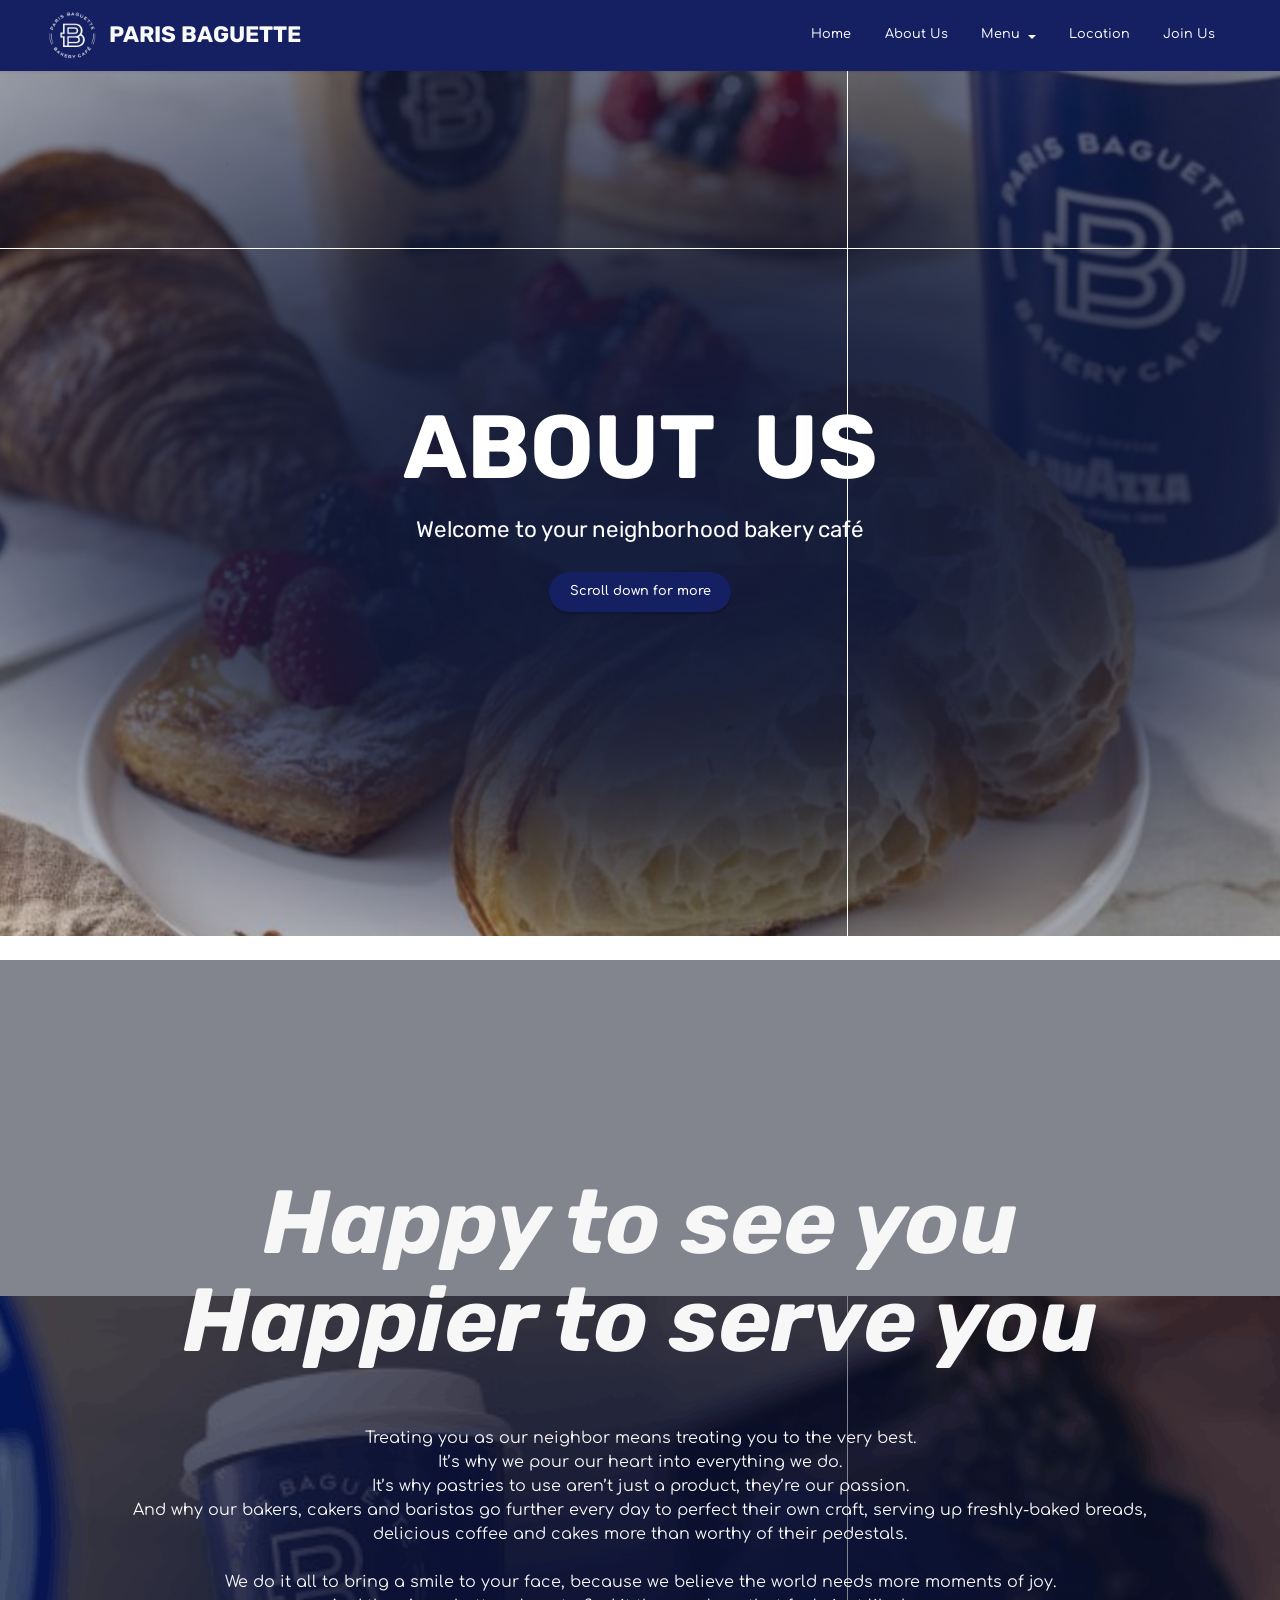
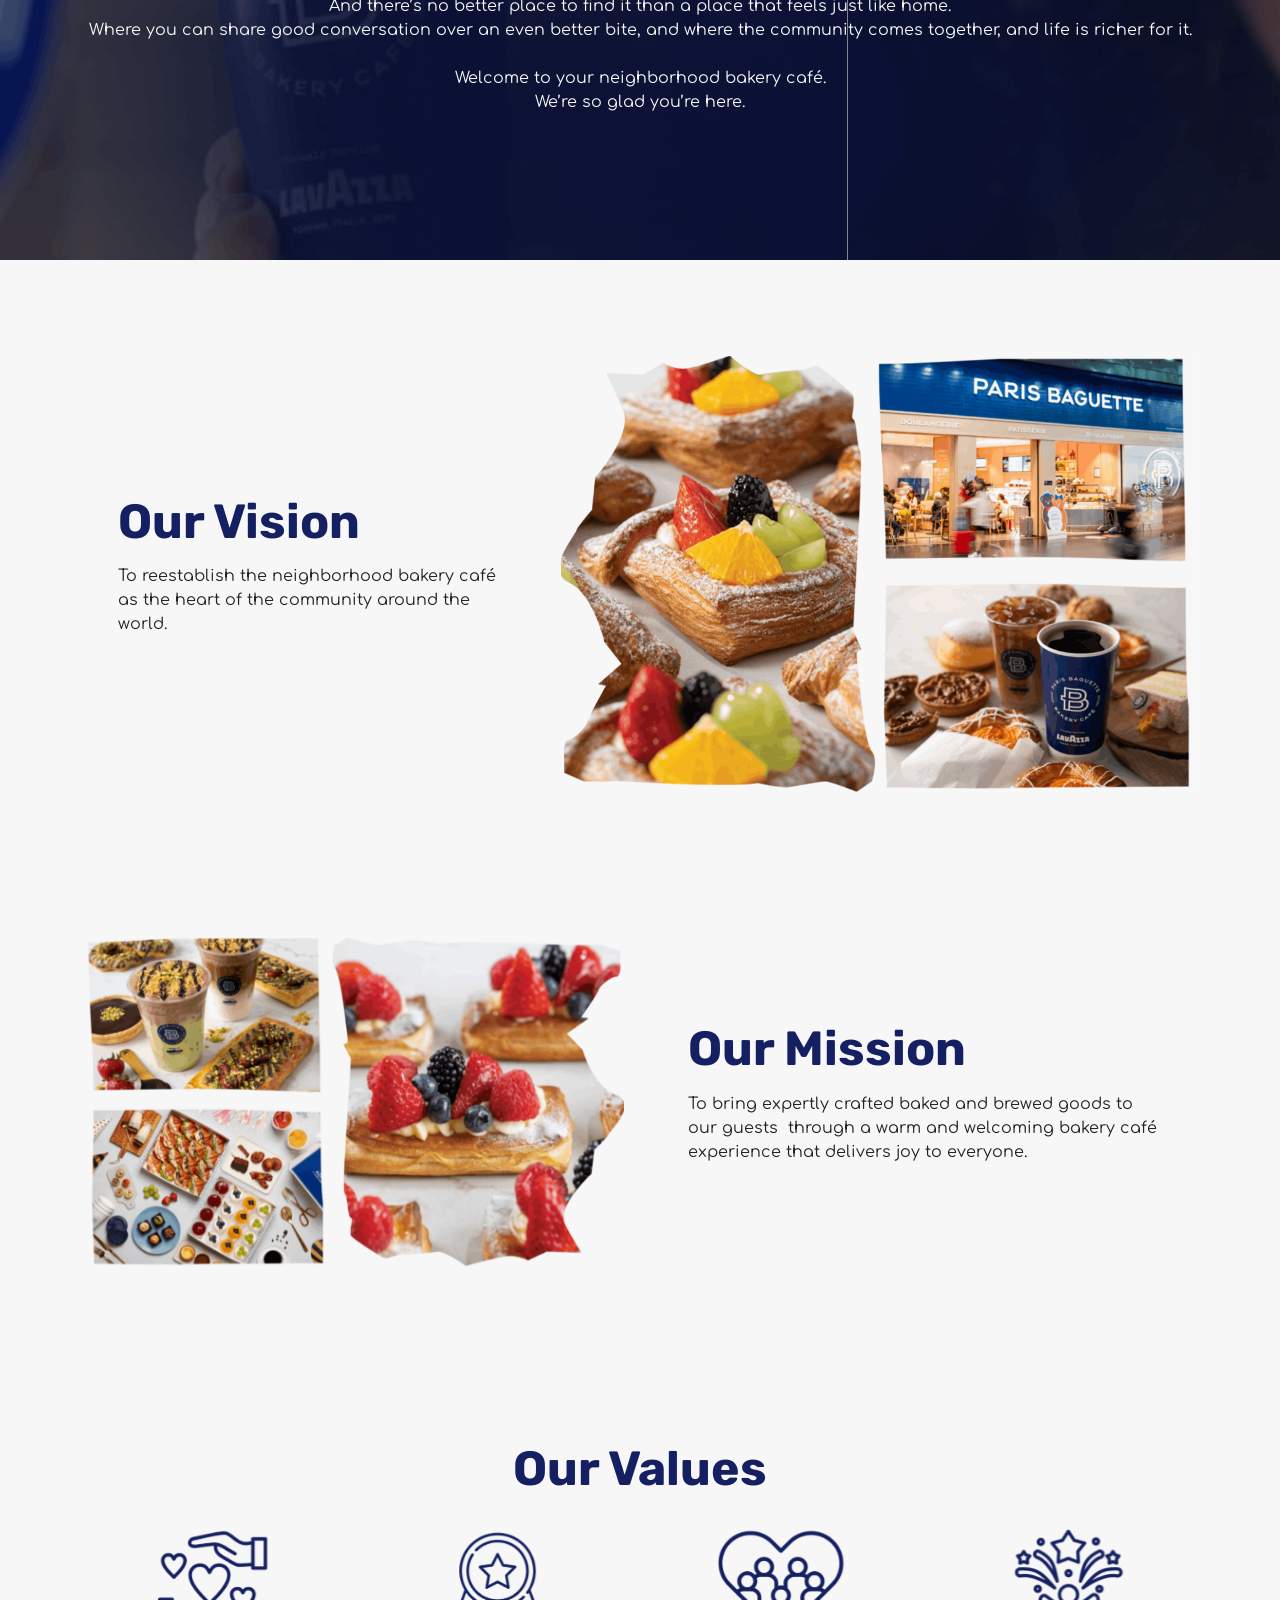
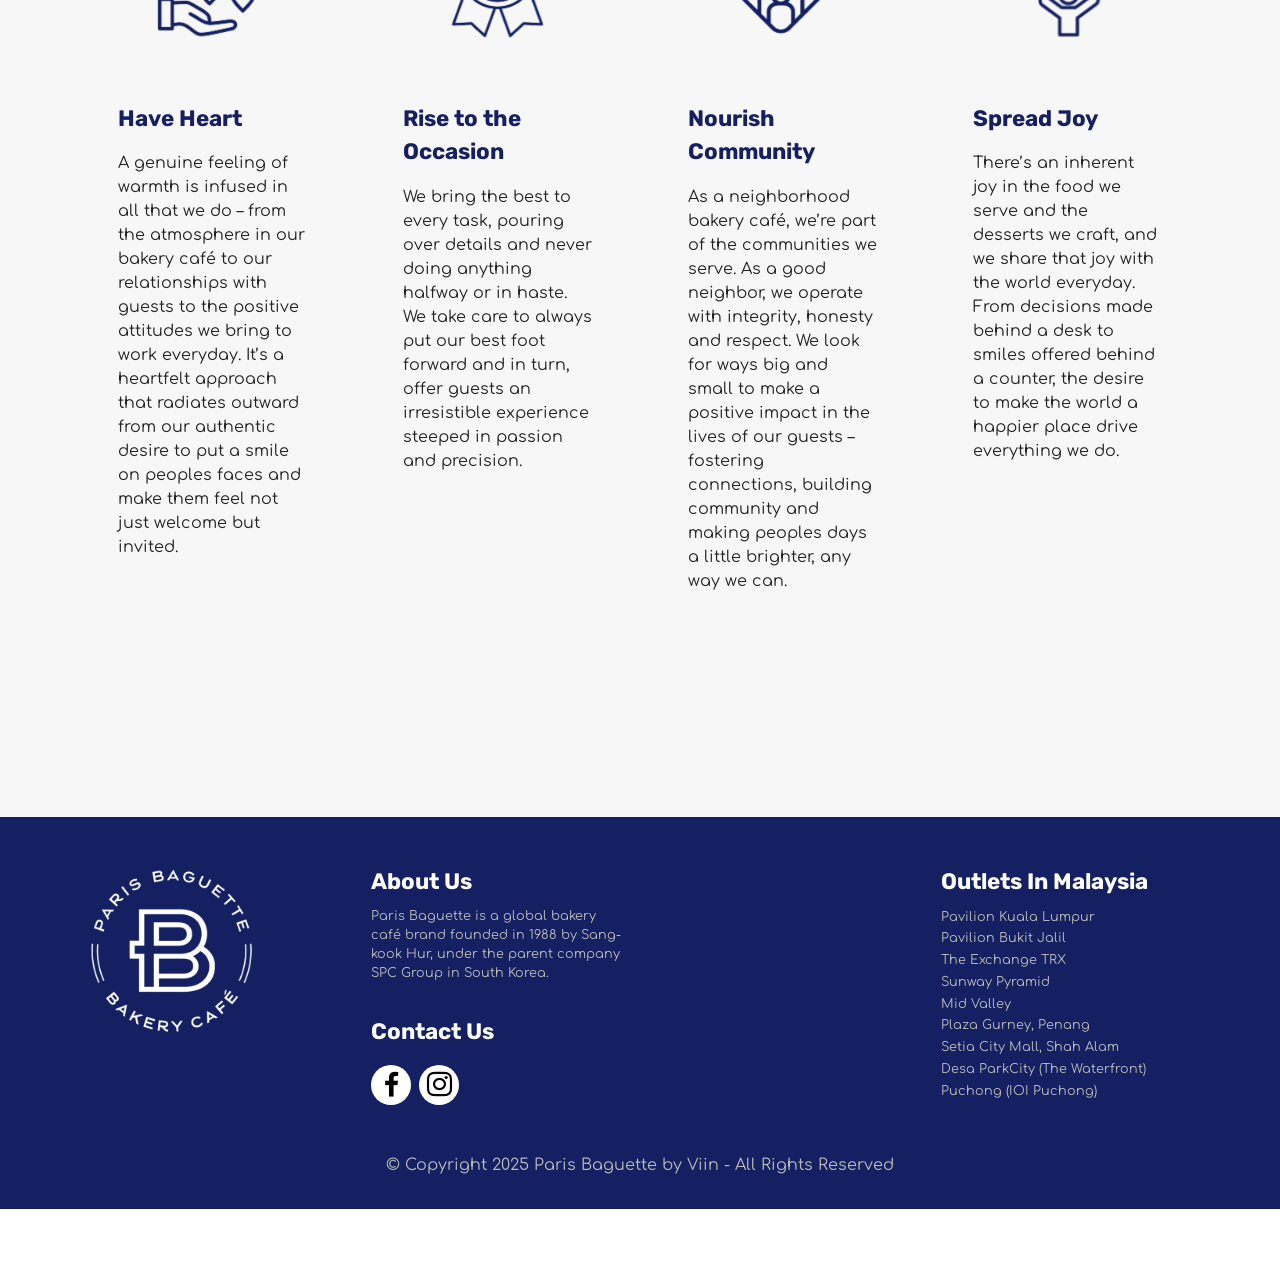
==== aboutus.html @ db97e46c "create github pages" ====
<!DOCTYPE html>
<html  >
<head>
  <!-- Site made with Mobirise Website Builder v6.1.4, https://mobirise.com -->
  <meta charset="UTF-8">
  <meta http-equiv="X-UA-Compatible" content="IE=edge">
  <meta name="generator" content="Mobirise v6.1.4, mobirise.com">
  <meta name="viewport" content="width=device-width, initial-scale=1, minimum-scale=1">
  <link rel="shortcut icon" href="assets/images/untitled20design-80x80.png" type="image/x-icon">
  <meta name="description" content="frtfv gfgfh vvh">
  
  
  <title>About Us</title>
  <link rel="stylesheet" href="assets/bootstrap/css/bootstrap.min.css">
  <link rel="stylesheet" href="assets/parallax/jarallax.css">
  <link rel="stylesheet" href="assets/animatecss/animate.css">
  <link rel="stylesheet" href="assets/dropdown/css/style.css">
  <link rel="stylesheet" href="assets/socicon/css/styles.css">
  <link rel="stylesheet" href="assets/theme/css/style.css">
  <link rel="preload" href="https://fonts.googleapis.com/css?family=Rubik:300,400,500,600,700,800,900,300i,400i,500i,600i,700i,800i,900i&display=swap" as="style" onload="this.onload=null;this.rel='stylesheet'">
  <noscript><link rel="stylesheet" href="https://fonts.googleapis.com/css?family=Rubik:300,400,500,600,700,800,900,300i,400i,500i,600i,700i,800i,900i&display=swap"></noscript>
  <link rel="preload" href="https://fonts.googleapis.com/css?family=Comfortaa:300,400,500,600,700&display=swap" as="style" onload="this.onload=null;this.rel='stylesheet'">
  <noscript><link rel="stylesheet" href="https://fonts.googleapis.com/css?family=Comfortaa:300,400,500,600,700&display=swap"></noscript>
  <link rel="preload" as="style" href="assets/mobirise/css/mbr-additional.css?v=2D3X2s"><link rel="stylesheet" href="assets/mobirise/css/mbr-additional.css?v=2D3X2s" type="text/css">

  
  
  
</head>
<body>
  
  <section data-bs-version="5.1" class="menu menu2 cid-uYULRbCDSo" once="menu" id="menu2-f">
    
    <nav class="navbar navbar-dropdown navbar-fixed-top navbar-expand-lg">
        <div class="container-fluid">
            <div class="navbar-brand">
                <span class="navbar-logo">
                    <a href="index.html">
                        <img src="assets/images/untitled20design-80x80.png" alt="Mobirise Website Builder" style="height: 3rem;">
                    </a>
                </span>
                <span class="navbar-caption-wrap"><a class="navbar-caption text-white text-primary display-5" href="index.html">PARIS BAGUETTE</a></span>
            </div>
            <button class="navbar-toggler" type="button" data-toggle="collapse" data-bs-toggle="collapse" data-target="#navbarSupportedContent" data-bs-target="#navbarSupportedContent" aria-controls="navbarNavAltMarkup" aria-expanded="false" aria-label="Toggle navigation">
                <div class="hamburger">
                    <span></span>
                    <span></span>
                    <span></span>
                    <span></span>
                </div>
            </button>
            <div class="collapse navbar-collapse" id="navbarSupportedContent">
                <ul class="navbar-nav nav-dropdown nav-right" data-app-modern-menu="true"><li class="nav-item"><a class="nav-link link text-white text-primary display-4" href="index.html">Home</a></li>
                    <li class="nav-item"><a class="nav-link link text-white text-primary display-4" href="aboutus.html">About Us</a></li>
                    <li class="nav-item dropdown"><a class="nav-link link text-white dropdown-toggle display-4" href="https://mobiri.se" data-toggle="dropdown-submenu" data-bs-toggle="dropdown" data-bs-auto-close="outside" aria-expanded="false">Menu</a><div class="dropdown-menu" aria-labelledby="dropdown-866"><a class="text-white show dropdown-item text-primary display-4" href="page7.html">Sweets &amp; Pastries</a><a class="text-white dropdown-item text-primary display-4" href="cake.html">Cakes</a><a class="text-white dropdown-item text-primary display-4" href="page6.html">Salad &amp; Sandwiches&nbsp;</a><a class="text-white show dropdown-item text-primary display-4" href="beverage.html">Beverage</a></div></li><li class="nav-item"><a class="nav-link link text-white text-primary display-4" href="location.html">Location</a></li><li class="nav-item"><a class="nav-link link text-white text-primary display-4" href="joinus.html" target="_blank">Join Us</a></li></ul>
                
                
            </div>
        </div>
    </nav>
</section>

<section data-bs-version="5.1" class="header6 cid-uYULKEylan mbr-fullscreen mbr-parallax-background" id="header6-9">

    

    
    <div class="mbr-overlay" style="opacity: 0; background-color: rgb(35, 35, 35);"></div>

    <div class="align-center container">
        <div class="row justify-content-center">
            <div class="col-12 col-lg-10">
                <h1 class="mbr-section-title mbr-fonts-style mbr-white mb-3 display-1"><strong>ABOUT&nbsp; US</strong></h1>
                <h2 class="mbr-section-subtitle mbr-fonts-style mbr-white mb-3 display-5">Welcome to your neighborhood bakery café</h2>
                
                <div class="mbr-section-btn mt-3"><a class="btn btn-danger display-4">Scroll down for more</a></div>
            </div>
        </div>
    </div>
</section>

<section data-bs-version="5.1" class="content4 cid-uYURk5OE7h mbr-fullscreen mbr-parallax-background" id="content4-g">
    

    
    <div class="mbr-overlay" style="opacity: 0.5; background-color: rgb(9, 12, 31);">
    </div>
    <div class="container">
        <div class="row justify-content-center">
            <div class="title col-md-12 col-lg-12">
                <h3 class="mbr-section-title mbr-fonts-style align-center mb-4 display-1"><strong><em><br></em></strong><strong><em>Happy to see you</em></strong><div><strong><em>Happier to serve you</em></strong></div></h3>
                <h4 class="mbr-section-subtitle align-center mbr-fonts-style mb-4 display-7"><br>Treating you as our neighbor means treating you to the very best.<br>It’s why we pour our heart into everything we do.<br>It’s why pastries to use aren’t just a product, they’re our passion.<br>And why our bakers, cakers and baristas go further every day to perfect their own craft, serving up freshly-baked breads,<br>delicious coffee and cakes more than worthy of their pedestals.<br><br>
<div>
</div><div>We do it all to bring a smile to your face, because we believe the world needs more moments of joy.</div><div>And there’s no better place to find it than a place that feels just like home.</div><div>Where you can share good conversation over an even better bite, and where the community comes together, and life is richer for it.</div><br><div>
</div><div>Welcome to your neighborhood bakery café.
</div><div>We’re so glad you’re here.</div><div>
</div></h4>
                
            </div>
        </div>
    </div>
</section>

<section data-bs-version="5.1" class="image2 cid-uYVTHkJJna" id="image2-1a">
    

    
    

    <div class="container">
        <div class="row align-items-center">
            <div class="col-12 col-lg-7">
                <div class="image-wrapper">
                    <img src="assets/images/untitled20design2010-1256x707.png" alt="Mobirise Website Builder">
                    
                </div>
            </div>
            <div class="col-12 col-lg">
                <div class="text-wrapper">
                    <h3 class="mbr-section-title mbr-fonts-style mb-3 display-2"><strong>Our Vision</strong></h3>
                    <p class="mbr-text mbr-fonts-style display-7">
                        To reestablish the neighborhood bakery café as the heart of the community around the world.</p>
                </div>
            </div>
        </div>
    </div>
</section>

<section data-bs-version="5.1" class="image1 cid-uYVTGFQLYU" id="image1-19">
    

    
    

    <div class="container">
        <div class="row align-items-center">
            <div class="col-12 col-lg-6">
                <div class="image-wrapper">
                    <img src="assets/images/untitled20design2012-1256x707.png" alt="Mobirise Website Builder">
                    
                </div>
            </div>
            <div class="col-12 col-lg">
                <div class="text-wrapper">
                    <h3 class="mbr-section-title mbr-fonts-style mb-3 display-2"><strong>Our Mission</strong></h3>
                    <p class="mbr-text mbr-fonts-style display-7">To bring expertly crafted baked and brewed goods to our guests&nbsp; through a warm and welcoming bakery café experience that delivers joy to everyone.</p>
                </div>
            </div>
        </div>
    </div>
</section>

<section data-bs-version="5.1" class="gallery3 cid-uZ0DMN10AC" id="gallery3-1b">
    
    
    <div class="container">
        <div class="mbr-section-head">
            <h4 class="mbr-section-title mbr-fonts-style align-center mb-0 display-2"><strong>Our Values</strong></h4>
            
        </div>
        <div class="row mt-4">
            
            <div class="item features-image col-12 col-md-6 col-lg-3 active">
                <div class="item-wrapper">
                    <div class="item-img">
                        <img src="assets/images/1-3-596x596.png" alt="Mobirise Website Builder" data-slide-to="0" data-bs-slide-to="0">
                    </div>
                    <div class="item-content">
                        <h5 class="item-title mbr-fonts-style display-5"><strong>Have Heart</strong></h5>
                        
                        <p class="mbr-text mbr-fonts-style mt-3 display-7">
                            A genuine feeling of warmth is infused in all that we do – from the atmosphere in our bakery café to our relationships with guests to the positive attitudes we bring to work everyday. It’s a heartfelt approach that radiates outward from our authentic desire to put a smile on peoples faces and make them feel not just welcome but invited.<br></p>
                    </div>
                    
                </div>
            </div><div class="item features-image col-12 col-md-6 col-lg-3">
                <div class="item-wrapper">
                    <div class="item-img">
                        <img src="assets/images/2-2-596x596.png" alt="Mobirise Website Builder" data-slide-to="1" data-bs-slide-to="1">
                    </div>
                    <div class="item-content">
                        <h5 class="item-title mbr-fonts-style display-5"><strong>Rise to the Occasion</strong></h5>
                        
                        <p class="mbr-text mbr-fonts-style mt-3 display-7">
                            We bring the best to every task, pouring over details and never doing anything halfway or in haste. We take care to always put our best foot forward and in turn, offer guests an irresistible experience steeped in passion and precision.<br><br><br></p>
                    </div>
                    
                </div>
            </div>
            <div class="item features-image col-12 col-md-6 col-lg-3">
                <div class="item-wrapper">
                    <div class="item-img">
                        <img src="assets/images/3-2-596x596.png" alt="Mobirise Website Builder">
                    </div>
                    <div class="item-content">
                        <h5 class="item-title mbr-fonts-style display-5"><strong>Nourish Community</strong></h5>
                        
                        <p class="mbr-text mbr-fonts-style mt-3 display-7">
                            As a neighborhood bakery café, we’re part of the communities we serve. As a good neighbor, we operate with integrity, honesty and respect. We look for ways big and small to make a positive impact in the lives of our guests – fostering connections, building community and making peoples days a little brighter, any way we can.<br><br><br></p>
                    </div>
                    
                </div>
            </div>
            <div class="item features-image col-12 col-md-6 col-lg-3">
                <div class="item-wrapper">
                    <div class="item-img">
                        <img src="assets/images/untitled20design2015-596x596.png" alt="Mobirise Website Builder" title="">
                    </div>
                    <div class="item-content">
                        <h5 class="item-title mbr-fonts-style display-5"><strong>Spread Joy</strong></h5>
                        
                        <p class="mbr-text mbr-fonts-style mt-3 display-7">
                            There’s an inherent joy in the food we serve and the desserts we craft, and we share that joy with the world everyday. From decisions made behind a desk to smiles offered behind a counter, the desire to make the world a happier place drive everything we do.<br><br><br></p>
                    </div>
                    
                </div>
            </div>
        </div>
    </div>
</section>

<section data-bs-version="5.1" class="footer4 cid-uYULKFrMXm" once="footers" id="footer4-e">

    

    
    
    <div class="container">
        <div class="row mbr-white">
            <div class="col-6 col-lg-3">
                <div class="media-wrap col-md-8 col-12">
                    <a href="https://mobiri.se/">
                        <img src="assets/images/untitled-design-5.png" alt="Mobirise Website Builder">
                    </a>
                </div>
            </div>
            <div class="col-12 col-md-6 col-lg-3">
                <h5 class="mbr-section-subtitle mbr-fonts-style mb-2 display-5">
                    <strong>About Us</strong></h5>
                <p class="mbr-text mbr-fonts-style mb-4 display-4">Paris Baguette is a global bakery café brand founded in 1988 by Sang-kook Hur, under the parent company SPC Group&nbsp;in&nbsp;South&nbsp;Korea.</p>
                <h5 class="mbr-section-subtitle mbr-fonts-style mb-3 display-5"><strong>Contact Us</strong></h5>
                <div class="social-row display-7">
                    <div class="soc-item">
                        <a href="https://www.facebook.com/my.parisbaguette/" target="_blank">
                            <span class="mbr-iconfont socicon-facebook socicon" style="font-size: 25px;"></span>
                        </a>
                    </div>
                    <div class="soc-item">
                        <a href="https://www.instagram.com/parisbaguette_my/?hl=en" target="_blank">
                            <span class="mbr-iconfont socicon-instagram socicon" style="font-size: 25px;"></span>
                        </a>
                    </div>
                    
                    
                </div>
            </div>
            <div class="col-12 col-md-6 col-lg-3">
                <h5 class="mbr-section-subtitle mbr-fonts-style mb-2 display-7"><strong>&nbsp;</strong></h5>
                <ul class="list mbr-fonts-style display-4">
                    <li class="mbr-text item-wrap">&nbsp;</li>
                </ul>
            </div>
            <div class="col-12 col-md-6 col-lg-3">
                <h5 class="mbr-section-subtitle mbr-fonts-style mb-2 display-5"><strong>Outlets In Malaysia</strong></h5>
                <ul class="list mbr-fonts-style display-4">
                    <li class="mbr-text item-wrap"><span style="font-size: 0.8rem;">Pavilion Kuala Lumpur</span><br></li><li class="mbr-text item-wrap">Pavilion Bukit Jalil</li><li class="mbr-text item-wrap">The Exchange TRX</li><li class="mbr-text item-wrap">Sunway Pyramid</li><li class="mbr-text item-wrap">Mid Valley</li><li class="mbr-text item-wrap">Plaza Gurney, Penang</li><li class="mbr-text item-wrap">Setia City Mall, Shah Alam</li><li class="mbr-text item-wrap">Desa ParkCity (The Waterfront)</li><li class="mbr-text item-wrap">Puchong (IOI Puchong)</li>
                </ul>
            </div>
            <div class="col-12 mt-4">
                <p class="mbr-text mb-0 mbr-fonts-style copyright align-center display-7">
                    © Copyright 2025 Paris Baguette by Viin - All Rights Reserved
                </p>
            </div>
        </div>
    </div>
</section><section class="display-7" style="padding: 0;align-items: center;justify-content: center;flex-wrap: wrap;    align-content: center;display: flex;position: relative;height: 4rem;"><a href="https://mobiri.se/4250575" style="flex: 1 1;height: 4rem;position: absolute;width: 100%;z-index: 1;"><img alt="" style="height: 4rem;" src="[data-uri]"></a><p style="margin: 0;text-align: center;" class="display-7">&#8204;</p><a style="z-index:1" href="https://mobirise.com/html-builder.html">HTML Generator</a></section><script src="assets/bootstrap/js/bootstrap.bundle.min.js"></script>  <script src="assets/parallax/jarallax.js"></script>  <script src="assets/smoothscroll/smooth-scroll.js"></script>  <script src="assets/ytplayer/index.js"></script>  <script src="assets/dropdown/js/navbar-dropdown.js"></script>  <script src="assets/theme/js/script.js"></script>  
  
  
  <input name="animation" type="hidden">
  </body>
</html>
---- assets/parallax/jarallax.css ----
.jarallax {
    position: relative;
    z-index: 0;
}
.jarallax > .jarallax-img {
    position: absolute;
    object-fit: cover;
    /* support for plugin https://github.com/bfred-it/object-fit-images */
    font-family: 'object-fit: cover;';
    top: 0;
    left: 0;
    width: 100%;
    height: 100%;
    z-index: -1;
}
---- assets/dropdown/css/style.css ----
.navbar-dropdown {
  left: 0;
  padding: 0;
  position: absolute;
  right: 0;
  top: 0;
  transition: all 0.45s ease;
  z-index: 1030;
  background: #282828; }
  .navbar-dropdown .navbar-logo {
    margin-right: 0.8rem;
    transition: margin 0.3s ease-in-out;
    vertical-align: middle; }
    .navbar-dropdown .navbar-logo img {
      height: 3.125rem;
      transition: all 0.3s ease-in-out; }
    .navbar-dropdown .navbar-logo.mbr-iconfont {
      font-size: 3.125rem;
      line-height: 3.125rem; }
  .navbar-dropdown .navbar-caption {
    font-weight: 700;
    white-space: normal;
    vertical-align: -4px;
    line-height: 3.125rem !important; }
    .navbar-dropdown .navbar-caption, .navbar-dropdown .navbar-caption:hover {
      color: inherit;
      text-decoration: none; }
  .navbar-dropdown .mbr-iconfont + .navbar-caption {
    vertical-align: -1px; }
  .navbar-dropdown.navbar-fixed-top {
    position: fixed; }
  .navbar-dropdown .navbar-brand span {
    vertical-align: -4px; }
  .navbar-dropdown.bg-color.transparent {
    background: none; }
  .navbar-dropdown.navbar-short .navbar-brand {
    padding: 0.625rem 0; }
    .navbar-dropdown.navbar-short .navbar-brand span {
      vertical-align: -1px; }
  .navbar-dropdown.navbar-short .navbar-caption {
    line-height: 2.375rem !important;
    vertical-align: -2px; }
  .navbar-dropdown.navbar-short .navbar-logo {
    margin-right: 0.5rem; }
    .navbar-dropdown.navbar-short .navbar-logo img {
      height: 2.375rem; }
    .navbar-dropdown.navbar-short .navbar-logo.mbr-iconfont {
      font-size: 2.375rem;
      line-height: 2.375rem; }
  .navbar-dropdown.navbar-short .mbr-table-cell {
    height: 3.625rem; }
  .navbar-dropdown .navbar-close {
    left: 0.6875rem;
    position: fixed;
    top: 0.75rem;
    z-index: 1000; }
  .navbar-dropdown .hamburger-icon {
    content: "";
    display: inline-block;
    vertical-align: middle;
    width: 16px;
    -webkit-box-shadow: 0 -6px 0 1px #282828,0 0 0 1px #282828,0 6px 0 1px #282828;
    -moz-box-shadow: 0 -6px 0 1px #282828,0 0 0 1px #282828,0 6px 0 1px #282828;
    box-shadow: 0 -6px 0 1px #282828,0 0 0 1px #282828,0 6px 0 1px #282828; }

.dropdown-menu .dropdown-toggle[data-toggle="dropdown-submenu"]::after {
  border-bottom: 0.35em solid transparent;
  border-left: 0.35em solid;
  border-right: 0;
  border-top: 0.35em solid transparent;
  margin-left: 0.3rem; }

.dropdown-menu .dropdown-item:focus {
  outline: 0; }

.nav-dropdown {
  font-size: 0.75rem;
  font-weight: 500;
  height: auto !important; }
  .nav-dropdown .nav-btn {
    padding-left: 1rem; }
  .nav-dropdown .link {
    margin: .667em 1.667em;
    font-weight: 500;
    padding: 0;
    transition: color .2s ease-in-out; }
    .nav-dropdown .link.dropdown-toggle {
      margin-right: 2.583em; }
      .nav-dropdown .link.dropdown-toggle::after {
        margin-left: .25rem;
        border-top: 0.35em solid;
        border-right: 0.35em solid transparent;
        border-left: 0.35em solid transparent;
        border-bottom: 0; }
      .nav-dropdown .link.dropdown-toggle[aria-expanded="true"] {
        margin: 0;
        padding: 0.667em 3.263em  0.667em 1.667em; }
  .nav-dropdown .link::after,
  .nav-dropdown .dropdown-item::after {
    color: inherit; }
  .nav-dropdown .btn {
    font-size: 0.75rem;
    font-weight: 700;
    letter-spacing: 0;
    margin-bottom: 0;
    padding-left: 1.25rem;
    padding-right: 1.25rem; }
  .nav-dropdown .dropdown-menu {
    border-radius: 0;
    border: 0;
    left: 0;
    margin: 0;
    padding-bottom: 1.25rem;
    padding-top: 1.25rem;
    position: relative; }
  .nav-dropdown .dropdown-submenu {
    margin-left: 0.125rem;
    top: 0; }
  .nav-dropdown .dropdown-item {
    font-weight: 500;
    line-height: 2;
    padding: 0.3846em 4.615em 0.3846em 1.5385em;
    position: relative;
    transition: color .2s ease-in-out, background-color .2s ease-in-out; }
    .nav-dropdown .dropdown-item::after {
      margin-top: -0.3077em;
      position: absolute;
      right: 1.1538em;
      top: 50%; }
    .nav-dropdown .dropdown-item:focus, .nav-dropdown .dropdown-item:hover {
      background: none; }

@media (max-width: 767px) {
  .nav-dropdown.navbar-toggleable-sm {
    bottom: 0;
    display: none;
    left: 0;
    overflow-x: hidden;
    position: fixed;
    top: 0;
    transform: translateX(-100%);
    -ms-transform: translateX(-100%);
    -webkit-transform: translateX(-100%);
    width: 18.75rem;
    z-index: 999; } }
.nav-dropdown.navbar-toggleable-xl {
  bottom: 0;
  display: none;
  left: 0;
  overflow-x: hidden;
  position: fixed;
  top: 0;
  transform: translateX(-100%);
  -ms-transform: translateX(-100%);
  -webkit-transform: translateX(-100%);
  width: 18.75rem;
  z-index: 999; }

.nav-dropdown-sm {
  display: block !important;
  overflow-x: hidden;
  overflow: auto;
  padding-top: 3.875rem; }
  .nav-dropdown-sm::after {
    content: "";
    display: block;
    height: 3rem;
    width: 100%; }
  .nav-dropdown-sm.collapse.in ~ .navbar-close {
    display: block !important; }
  .nav-dropdown-sm.collapsing, .nav-dropdown-sm.collapse.in {
    transform: translateX(0);
    -ms-transform: translateX(0);
    -webkit-transform: translateX(0);
    transition: all 0.25s ease-out;
    -webkit-transition: all 0.25s ease-out;
    background: #282828; }
  .nav-dropdown-sm.collapsing[aria-expanded="false"] {
    transform: translateX(-100%);
    -ms-transform: translateX(-100%);
    -webkit-transform: translateX(-100%); }
  .nav-dropdown-sm .nav-item {
    display: block;
    margin-left: 0 !important;
    padding-left: 0; }
  .nav-dropdown-sm .link,
  .nav-dropdown-sm .dropdown-item {
    border-top: 1px dotted rgba(255, 255, 255, 0.1);
    font-size: 0.8125rem;
    line-height: 1.6;
    margin: 0 !important;
    padding: 0.875rem 2.4rem 0.875rem 1.5625rem !important;
    position: relative;
    white-space: normal; }
    .nav-dropdown-sm .link:focus, .nav-dropdown-sm .link:hover,
    .nav-dropdown-sm .dropdown-item:focus,
    .nav-dropdown-sm .dropdown-item:hover {
      background: rgba(0, 0, 0, 0.2) !important;
      color: #c0a375; }
  .nav-dropdown-sm .nav-btn {
    position: relative;
    padding: 1.5625rem 1.5625rem 0 1.5625rem; }
    .nav-dropdown-sm .nav-btn::before {
      border-top: 1px dotted rgba(255, 255, 255, 0.1);
      content: "";
      left: 0;
      position: absolute;
      top: 0;
      width: 100%; }
    .nav-dropdown-sm .nav-btn + .nav-btn {
      padding-top: 0.625rem; }
      .nav-dropdown-sm .nav-btn + .nav-btn::before {
        display: none; }
  .nav-dropdown-sm .btn {
    padding: 0.625rem 0; }
  .nav-dropdown-sm .dropdown-toggle[data-toggle="dropdown-submenu"]::after {
    margin-left: .25rem;
    border-top: 0.35em solid;
    border-right: 0.35em solid transparent;
    border-left: 0.35em solid transparent;
    border-bottom: 0; }
  .nav-dropdown-sm .dropdown-toggle[data-toggle="dropdown-submenu"][aria-expanded="true"]::after {
    border-top: 0;
    border-right: 0.35em solid transparent;
    border-left: 0.35em solid transparent;
    border-bottom: 0.35em solid; }
  .nav-dropdown-sm .dropdown-menu {
    margin: 0;
    padding: 0;
    position: relative;
    top: 0;
    left: 0;
    width: 100%;
    border: 0;
    float: none;
    border-radius: 0;
    background: none; }
  .nav-dropdown-sm .dropdown-submenu {
    left: 100%;
    margin-left: 0.125rem;
    margin-top: -1.25rem;
    top: 0; }

.navbar-toggleable-sm .nav-dropdown .dropdown-menu {
  position: absolute; }

.navbar-toggleable-sm .nav-dropdown .dropdown-submenu {
  left: 100%;
  margin-left: 0.125rem;
  margin-top: -1.25rem;
  top: 0; }

.navbar-toggleable-sm.opened .nav-dropdown .dropdown-menu {
  position: relative; }

.navbar-toggleable-sm.opened .nav-dropdown .dropdown-submenu {
  left: 0;
  margin-left: 00rem;
  margin-top: 0rem;
  top: 0; }

.is-builder .nav-dropdown.collapsing {
  transition: none !important; }
---- assets/socicon/css/styles.css ----
@charset "UTF-8";

@font-face {
  font-family: 'Socicon';
  src:  url('../fonts/socicon.eot');
  src:  url('../fonts/socicon.eot?#iefix') format('embedded-opentype'),
    url('../fonts/socicon.woff2') format('woff2'),
    url('../fonts/socicon.ttf') format('truetype'),
    url('../fonts/socicon.woff') format('woff'),
    url('../fonts/socicon.svg#socicon') format('svg');
  font-weight: normal;
  font-style: normal;
  font-display: swap;
}

[data-icon]:before {
  font-family: "socicon" !important;
  content: attr(data-icon);
  font-style: normal !important;
  font-weight: normal !important;
  font-variant: normal !important;
  text-transform: none !important;
  speak: none;
  line-height: 1;
  -webkit-font-smoothing: antialiased;
  -moz-osx-font-smoothing: grayscale;
}

[class^="socicon-"], [class*=" socicon-"] {
  /* use !important to prevent issues with browser extensions that change fonts */
  font-family: 'Socicon' !important;
  speak: none;
  font-style: normal;
  font-weight: normal;
  font-variant: normal;
  text-transform: none;
  line-height: 1;

  /* Better Font Rendering =========== */
  -webkit-font-smoothing: antialiased;
  -moz-osx-font-smoothing: grayscale;
}

.socicon-500px:before {
  content: "\e000";
}
.socicon-8tracks:before {
  content: "\e001";
}
.socicon-airbnb:before {
  content: "\e002";
}
.socicon-alliance:before {
  content: "\e003";
}
.socicon-amazon:before {
  content: "\e004";
}
.socicon-amplement:before {
  content: "\e005";
}
.socicon-android:before {
  content: "\e006";
}
.socicon-angellist:before {
  content: "\e007";
}
.socicon-apple:before {
  content: "\e008";
}
.socicon-appnet:before {
  content: "\e009";
}
.socicon-baidu:before {
  content: "\e00a";
}
.socicon-bandcamp:before {
  content: "\e00b";
}
.socicon-battlenet:before {
  content: "\e00c";
}
.socicon-mixer:before {
  content: "\e00d";
}
.socicon-bebee:before {
  content: "\e00e";
}
.socicon-bebo:before {
  content: "\e00f";
}
.socicon-behance:before {
  content: "\e010";
}
.socicon-blizzard:before {
  content: "\e011";
}
.socicon-blogger:before {
  content: "\e012";
}
.socicon-buffer:before {
  content: "\e013";
}
.socicon-chrome:before {
  content: "\e014";
}
.socicon-coderwall:before {
  content: "\e015";
}
.socicon-curse:before {
  content: "\e016";
}
.socicon-dailymotion:before {
  content: "\e017";
}
.socicon-deezer:before {
  content: "\e018";
}
.socicon-delicious:before {
  content: "\e019";
}
.socicon-deviantart:before {
  content: "\e01a";
}
.socicon-diablo:before {
  content: "\e01b";
}
.socicon-digg:before {
  content: "\e01c";
}
.socicon-discord:before {
  content: "\e01d";
}
.socicon-disqus:before {
  content: "\e01e";
}
.socicon-douban:before {
  content: "\e01f";
}
.socicon-draugiem:before {
  content: "\e020";
}
.socicon-dribbble:before {
  content: "\e021";
}
.socicon-drupal:before {
  content: "\e022";
}
.socicon-ebay:before {
  content: "\e023";
}
.socicon-ello:before {
  content: "\e024";
}
.socicon-endomodo:before {
  content: "\e025";
}
.socicon-envato:before {
  content: "\e026";
}
.socicon-etsy:before {
  content: "\e027";
}
.socicon-facebook:before {
  content: "\e028";
}
.socicon-feedburner:before {
  content: "\e029";
}
.socicon-filmweb:before {
  content: "\e02a";
}
.socicon-firefox:before {
  content: "\e02b";
}
.socicon-flattr:before {
  content: "\e02c";
}
.socicon-flickr:before {
  content: "\e02d";
}
.socicon-formulr:before {
  content: "\e02e";
}
.socicon-forrst:before {
  content: "\e02f";
}
.socicon-foursquare:before {
  content: "\e030";
}
.socicon-friendfeed:before {
  content: "\e031";
}
.socicon-github:before {
  content: "\e032";
}
.socicon-goodreads:before {
  content: "\e033";
}
.socicon-google:before {
  content: "\e034";
}
.socicon-googlescholar:before {
  content: "\e035";
}
.socicon-googlegroups:before {
  content: "\e036";
}
.socicon-googlephotos:before {
  content: "\e037";
}
.socicon-googleplus:before {
  content: "\e038";
}
.socicon-grooveshark:before {
  content: "\e039";
}
.socicon-hackerrank:before {
  content: "\e03a";
}
.socicon-hearthstone:before {
  content: "\e03b";
}
.socicon-hellocoton:before {
  content: "\e03c";
}
.socicon-heroes:before {
  content: "\e03d";
}
.socicon-smashcast:before {
  content: "\e03e";
}
.socicon-horde:before {
  content: "\e03f";
}
.socicon-houzz:before {
  content: "\e040";
}
.socicon-icq:before {
  content: "\e041";
}
.socicon-identica:before {
  content: "\e042";
}
.socicon-imdb:before {
  content: "\e043";
}
.socicon-instagram:before {
  content: "\e044";
}
.socicon-issuu:before {
  content: "\e045";
}
.socicon-istock:before {
  content: "\e046";
}
.socicon-itunes:before {
  content: "\e047";
}
.socicon-keybase:before {
  content: "\e048";
}
.socicon-lanyrd:before {
  content: "\e049";
}
.socicon-lastfm:before {
  content: "\e04a";
}
.socicon-line:before {
  content: "\e04b";
}
.socicon-linkedin:before {
  content: "\e04c";
}
.socicon-livejournal:before {
  content: "\e04d";
}
.socicon-lyft:before {
  content: "\e04e";
}
.socicon-macos:before {
  content: "\e04f";
}
.socicon-mail:before {
  content: "\e050";
}
.socicon-medium:before {
  content: "\e051";
}
.socicon-meetup:before {
  content: "\e052";
}
.socicon-mixcloud:before {
  content: "\e053";
}
.socicon-modelmayhem:before {
  content: "\e054";
}
.socicon-mumble:before {
  content: "\e055";
}
.socicon-myspace:before {
  content: "\e056";
}
.socicon-newsvine:before {
  content: "\e057";
}
.socicon-nintendo:before {
  content: "\e058";
}
.socicon-npm:before {
  content: "\e059";
}
.socicon-odnoklassniki:before {
  content: "\e05a";
}
.socicon-openid:before {
  content: "\e05b";
}
.socicon-opera:before {
  content: "\e05c";
}
.socicon-outlook:before {
  content: "\e05d";
}
.socicon-overwatch:before {
  content: "\e05e";
}
.socicon-patreon:before {
  content: "\e05f";
}
.socicon-paypal:before {
  content: "\e060";
}
.socicon-periscope:before {
  content: "\e061";
}
.socicon-persona:before {
  content: "\e062";
}
.socicon-pinterest:before {
  content: "\e063";
}
.socicon-play:before {
  content: "\e064";
}
.socicon-player:before {
  content: "\e065";
}
.socicon-playstation:before {
  content: "\e066";
}
.socicon-pocket:before {
  content: "\e067";
}
.socicon-qq:before {
  content: "\e068";
}
.socicon-quora:before {
  content: "\e069";
}
.socicon-raidcall:before {
  content: "\e06a";
}
.socicon-ravelry:before {
  content: "\e06b";
}
.socicon-reddit:before {
  content: "\e06c";
}
.socicon-renren:before {
  content: "\e06d";
}
.socicon-researchgate:before {
  content: "\e06e";
}
.socicon-residentadvisor:before {
  content: "\e06f";
}
.socicon-reverbnation:before {
  content: "\e070";
}
.socicon-rss:before {
  content: "\e071";
}
.socicon-sharethis:before {
  content: "\e072";
}
.socicon-skype:before {
  content: "\e073";
}
.socicon-slideshare:before {
  content: "\e074";
}
.socicon-smugmug:before {
  content: "\e075";
}
.socicon-snapchat:before {
  content: "\e076";
}
.socicon-songkick:before {
  content: "\e077";
}
.socicon-soundcloud:before {
  content: "\e078";
}
.socicon-spotify:before {
  content: "\e079";
}
.socicon-stackexchange:before {
  content: "\e07a";
}
.socicon-stackoverflow:before {
  content: "\e07b";
}
.socicon-starcraft:before {
  content: "\e07c";
}
.socicon-stayfriends:before {
  content: "\e07d";
}
.socicon-steam:before {
  content: "\e07e";
}
.socicon-storehouse:before {
  content: "\e07f";
}
.socicon-strava:before {
  content: "\e080";
}
.socicon-streamjar:before {
  content: "\e081";
}
.socicon-stumbleupon:before {
  content: "\e082";
}
.socicon-swarm:before {
  content: "\e083";
}
.socicon-teamspeak:before {
  content: "\e084";
}
.socicon-teamviewer:before {
  content: "\e085";
}
.socicon-technorati:before {
  content: "\e086";
}
.socicon-telegram:before {
  content: "\e087";
}
.socicon-tripadvisor:before {
  content: "\e088";
}
.socicon-tripit:before {
  content: "\e089";
}
.socicon-triplej:before {
  content: "\e08a";
}
.socicon-tumblr:before {
  content: "\e08b";
}
.socicon-twitch:before {
  content: "\e08c";
}
.socicon-twitter:before {
  content: "\e08d";
}
.socicon-uber:before {
  content: "\e08e";
}
.socicon-ventrilo:before {
  content: "\e08f";
}
.socicon-viadeo:before {
  content: "\e090";
}
.socicon-viber:before {
  content: "\e091";
}
.socicon-viewbug:before {
  content: "\e092";
}
.socicon-vimeo:before {
  content: "\e093";
}
.socicon-vine:before {
  content: "\e094";
}
.socicon-vkontakte:before {
  content: "\e095";
}
.socicon-warcraft:before {
  content: "\e096";
}
.socicon-wechat:before {
  content: "\e097";
}
.socicon-weibo:before {
  content: "\e098";
}
.socicon-whatsapp:before {
  content: "\e099";
}
.socicon-wikipedia:before {
  content: "\e09a";
}
.socicon-windows:before {
  content: "\e09b";
}
.socicon-wordpress:before {
  content: "\e09c";
}
.socicon-wykop:before {
  content: "\e09d";
}
.socicon-xbox:before {
  content: "\e09e";
}
.socicon-xing:before {
  content: "\e09f";
}
.socicon-yahoo:before {
  content: "\e0a0";
}
.socicon-yammer:before {
  content: "\e0a1";
}
.socicon-yandex:before {
  content: "\e0a2";
}
.socicon-yelp:before {
  content: "\e0a3";
}
.socicon-younow:before {
  content: "\e0a4";
}
.socicon-youtube:before {
  content: "\e0a5";
}
.socicon-zapier:before {
  content: "\e0a6";
}
.socicon-zerply:before {
  content: "\e0a7";
}
.socicon-zomato:before {
  content: "\e0a8";
}
.socicon-zynga:before {
  content: "\e0a9";
}
.socicon-bluesky:before {
  content: "\e0aa";
}
.socicon-threads:before {
  content: "\e0ab";
}
.socicon-spreadshirt:before {
  content: "\e901";
}
.socicon-gamejolt:before {
  content: "\e902";
}
.socicon-trello:before {
  content: "\e903";
}
.socicon-tunein:before {
  content: "\e904";
}
.socicon-bloglovin:before {
  content: "\e905";
}
.socicon-gamewisp:before {
  content: "\e906";
}
.socicon-messenger:before {
  content: "\e907";
}
.socicon-pandora:before {
  content: "\e908";
}
.socicon-augment:before {
  content: "\e909";
}
.socicon-bitbucket:before {
  content: "\e90a";
}
.socicon-fyuse:before {
  content: "\e90b";
}
.socicon-yt-gaming:before {
  content: "\e90c";
}
.socicon-sketchfab:before {
  content: "\e90d";
}
.socicon-mobcrush:before {
  content: "\e90e";
}
.socicon-microsoft:before {
  content: "\e90f";
}
.socicon-realtor:before {
  content: "\e910";
}
.socicon-tidal:before {
  content: "\e911";
}
.socicon-qobuz:before {
  content: "\e912";
}
.socicon-natgeo:before {
  content: "\e913";
}
.socicon-mastodon:before {
  content: "\e914";
}
.socicon-unsplash:before {
  content: "\e915";
}
.socicon-homeadvisor:before {
  content: "\e916";
}
.socicon-angieslist:before {
  content: "\e917";
}
.socicon-codepen:before {
  content: "\e918";
}
.socicon-slack:before {
  content: "\e919";
}
.socicon-openaigym:before {
  content: "\e91a";
}
.socicon-logmein:before {
  content: "\e91b";
}
.socicon-fiverr:before {
  content: "\e91c";
}
.socicon-gotomeeting:before {
  content: "\e91d";
}
.socicon-aliexpress:before {
  content: "\e91e";
}
.socicon-guru:before {
  content: "\e91f";
}
.socicon-appstore:before {
  content: "\e920";
}
.socicon-homes:before {
  content: "\e921";
}
.socicon-zoom:before {
  content: "\e922";
}
.socicon-alibaba:before {
  content: "\e923";
}
.socicon-craigslist:before {
  content: "\e924";
}
.socicon-wix:before {
  content: "\e925";
}
.socicon-redfin:before {
  content: "\e926";
}
.socicon-googlecalendar:before {
  content: "\e927";
}
.socicon-shopify:before {
  content: "\e928";
}
.socicon-freelancer:before {
  content: "\e929";
}
.socicon-seedrs:before {
  content: "\e92a";
}
.socicon-bing:before {
  content: "\e92b";
}
.socicon-doodle:before {
  content: "\e92c";
}
.socicon-bonanza:before {
  content: "\e92d";
}
.socicon-squarespace:before {
  content: "\e92e";
}
.socicon-toptal:before {
  content: "\e92f";
}
.socicon-gust:before {
  content: "\e930";
}
.socicon-ask:before {
  content: "\e931";
}
.socicon-trulia:before {
  content: "\e932";
}
.socicon-loomly:before {
  content: "\e933";
}
.socicon-ghost:before {
  content: "\e934";
}
.socicon-upwork:before {
  content: "\e935";
}
.socicon-fundable:before {
  content: "\e936";
}
.socicon-booking:before {
  content: "\e937";
}
.socicon-googlemaps:before {
  content: "\e938";
}
.socicon-zillow:before {
  content: "\e939";
}
.socicon-niconico:before {
  content: "\e93a";
}
.socicon-toneden:before {
  content: "\e93b";
}
.socicon-crunchbase:before {
  content: "\e93c";
}
.socicon-homefy:before {
  content: "\e93d";
}
.socicon-calendly:before {
  content: "\e93e";
}
.socicon-livemaster:before {
  content: "\e93f";
}
.socicon-udemy:before {
  content: "\e940";
}
.socicon-codered:before {
  content: "\e941";
}
.socicon-origin:before {
  content: "\e942";
}
.socicon-nextdoor:before {
  content: "\e943";
}
.socicon-portfolio:before {
  content: "\e944";
}
.socicon-instructables:before {
  content: "\e945";
}
.socicon-gitlab:before {
  content: "\e946";
}
.socicon-hackernews:before {
  content: "\e947";
}
.socicon-smashwords:before {
  content: "\e948";
}
.socicon-kobo:before {
  content: "\e949";
}
.socicon-bookbub:before {
  content: "\e94a";
}
.socicon-mailru:before {
  content: "\e94b";
}
.socicon-moddb:before {
  content: "\e94c";
}
.socicon-indiedb:before {
  content: "\e94d";
}
.socicon-traxsource:before {
  content: "\e94e";
}
.socicon-gamefor:before {
  content: "\e94f";
}
.socicon-pixiv:before {
  content: "\e950";
}
.socicon-myanimelist:before {
  content: "\e951";
}
.socicon-blackberry:before {
  content: "\e952";
}
.socicon-wickr:before {
  content: "\e953";
}
.socicon-spip:before {
  content: "\e954";
}
.socicon-napster:before {
  content: "\e955";
}
.socicon-beatport:before {
  content: "\e956";
}
.socicon-hackerone:before {
  content: "\e957";
}
.socicon-internet:before {
  content: "\e958";
}
.socicon-ubuntu:before {
  content: "\e959";
}
.socicon-artstation:before {
  content: "\e95a";
}
.socicon-invision:before {
  content: "\e95b";
}
.socicon-torial:before {
  content: "\e95c";
}
.socicon-collectorz:before {
  content: "\e95d";
}
.socicon-seenthis:before {
  content: "\e95e";
}
.socicon-googleplaymusic:before {
  content: "\e95f";
}
.socicon-debian:before {
  content: "\e960";
}
.socicon-filmfreeway:before {
  content: "\e961";
}
.socicon-gnome:before {
  content: "\e962";
}
.socicon-itchio:before {
  content: "\e963";
}
.socicon-jamendo:before {
  content: "\e964";
}
.socicon-mix:before {
  content: "\e965";
}
.socicon-sharepoint:before {
  content: "\e966";
}
.socicon-tinder:before {
  content: "\e967";
}
.socicon-windguru:before {
  content: "\e968";
}
.socicon-cdbaby:before {
  content: "\e969";
}
.socicon-elementaryos:before {
  content: "\e96a";
}
.socicon-stage32:before {
  content: "\e96b";
}
.socicon-tiktok:before {
  content: "\e96c";
}
.socicon-gitter:before {
  content: "\e96d";
}
.socicon-letterboxd:before {
  content: "\e96e";
}
.socicon-threema:before {
  content: "\e96f";
}
.socicon-splice:before {
  content: "\e970";
}
.socicon-metapop:before {
  content: "\e971";
}
.socicon-naver:before {
  content: "\e972";
}
.socicon-remote:before {
  content: "\e973";
}
.socicon-flipboard:before {
  content: "\e974";
}
.socicon-googlehangouts:before {
  content: "\e975";
}
.socicon-dlive:before {
  content: "\e976";
}
.socicon-vsco:before {
  content: "\e977";
}
.socicon-stitcher:before {
  content: "\e978";
}
.socicon-avvo:before {
  content: "\e979";
}
.socicon-redbubble:before {
  content: "\e97a";
}
.socicon-society6:before {
  content: "\e97b";
}
.socicon-zazzle:before {
  content: "\e97c";
}
.socicon-eitaa:before {
  content: "\e97d";
}
.socicon-soroush:before {
  content: "\e97e";
}
.socicon-bale:before {
  content: "\e97f";
}
---- assets/theme/css/style.css ----
@charset "UTF-8";
section {
  background-color: #ffffff;
}

body {
  font-style: normal;
  line-height: 1.5;
  font-weight: 400;
  color: #232323;
  position: relative;
}

button {
  background-color: transparent;
  border-color: transparent;
}

section,
.container,
.container-fluid {
  position: relative;
  word-wrap: break-word;
}

a.mbr-iconfont:hover {
  text-decoration: none;
}

.article .lead p,
.article .lead ul,
.article .lead ol,
.article .lead pre,
.article .lead blockquote {
  margin-bottom: 0;
}

a {
  font-style: normal;
  font-weight: 400;
  cursor: pointer;
}
a, a:hover {
  text-decoration: none;
}

.mbr-section-title {
  font-style: normal;
  line-height: 1.3;
}

.mbr-section-subtitle {
  line-height: 1.3;
}

.mbr-text {
  font-style: normal;
  line-height: 1.7;
}

h1,
h2,
h3,
h4,
h5,
h6,
.display-1,
.display-2,
.display-4,
.display-5,
.display-7,
span,
p,
a {
  line-height: 1;
  word-break: break-word;
  word-wrap: break-word;
  font-weight: 400;
}

b,
strong {
  font-weight: bold;
}

input:-webkit-autofill, input:-webkit-autofill:hover, input:-webkit-autofill:focus, input:-webkit-autofill:active {
  transition-delay: 9999s;
  -webkit-transition-property: background-color, color;
  transition-property: background-color, color;
}

textarea[type=hidden] {
  display: none;
}

section {
  background-position: 50% 50%;
  background-repeat: no-repeat;
  background-size: cover;
}
section .mbr-background-video,
section .mbr-background-video-preview {
  position: absolute;
  bottom: 0;
  left: 0;
  right: 0;
  top: 0;
}

.hidden {
  visibility: hidden;
}

.mbr-z-index20 {
  z-index: 20;
}

/*! Base colors */
.mbr-white {
  color: #ffffff;
}

.mbr-black {
  color: #111111;
}

.mbr-bg-white {
  background-color: #ffffff;
}

.mbr-bg-black {
  background-color: #000000;
}

/*! Text-aligns */
.align-left {
  text-align: left;
}

.align-center {
  text-align: center;
}

.align-right {
  text-align: right;
}

/*! Font-weight  */
.mbr-light {
  font-weight: 300;
}

.mbr-regular {
  font-weight: 400;
}

.mbr-semibold {
  font-weight: 500;
}

.mbr-bold {
  font-weight: 700;
}

/*! Media  */
.media-content {
  flex-basis: 100%;
}

.media-container-row {
  display: flex;
  flex-direction: row;
  flex-wrap: wrap;
  justify-content: center;
  align-content: center;
  align-items: start;
}
.media-container-row .media-size-item {
  width: 400px;
}

.media-container-column {
  display: flex;
  flex-direction: column;
  flex-wrap: wrap;
  justify-content: center;
  align-content: center;
  align-items: stretch;
}
.media-container-column > * {
  width: 100%;
}

@media (min-width: 992px) {
  .media-container-row {
    flex-wrap: nowrap;
  }
}
figure {
  margin-bottom: 0;
  overflow: hidden;
}

figure[mbr-media-size] {
  transition: width 0.1s;
}

img,
iframe {
  display: block;
  width: 100%;
}

.card {
  background-color: transparent;
  border: none;
}

.card-box {
  width: 100%;
}

.card-img {
  text-align: center;
  flex-shrink: 0;
  -webkit-flex-shrink: 0;
}

.media {
  max-width: 100%;
  margin: 0 auto;
}

.mbr-figure {
  align-self: center;
}

.media-container > div {
  max-width: 100%;
}

.mbr-figure img,
.card-img img {
  width: 100%;
}

@media (max-width: 991px) {
  .media-size-item {
    width: auto !important;
  }

  .media {
    width: auto;
  }

  .mbr-figure {
    width: 100% !important;
  }
}
/*! Buttons */
.mbr-section-btn {
  margin-left: -0.6rem;
  margin-right: -0.6rem;
  font-size: 0;
}

.btn {
  font-weight: 600;
  border-width: 1px;
  font-style: normal;
  margin: 0.6rem 0.6rem;
  white-space: normal;
  transition: all 0.2s ease-in-out;
  display: inline-flex;
  align-items: center;
  justify-content: center;
  word-break: break-word;
}

.btn-sm {
  font-weight: 600;
  letter-spacing: 0px;
  transition: all 0.3s ease-in-out;
}

.btn-md {
  font-weight: 600;
  letter-spacing: 0px;
  transition: all 0.3s ease-in-out;
}

.btn-lg {
  font-weight: 600;
  letter-spacing: 0px;
  transition: all 0.3s ease-in-out;
}

.btn-form {
  margin: 0;
}
.btn-form:hover {
  cursor: pointer;
}

nav .mbr-section-btn {
  margin-left: 0rem;
  margin-right: 0rem;
}

/*! Btn icon margin */
.btn .mbr-iconfont,
.btn.btn-sm .mbr-iconfont {
  order: 1;
  cursor: pointer;
  margin-left: 0.5rem;
  vertical-align: sub;
}

.btn.btn-md .mbr-iconfont,
.btn.btn-md .mbr-iconfont {
  margin-left: 0.8rem;
}

.mbr-regular {
  font-weight: 400;
}

.mbr-semibold {
  font-weight: 500;
}

.mbr-bold {
  font-weight: 700;
}

[type=submit] {
  -webkit-appearance: none;
}

/*! Full-screen */
.mbr-fullscreen .mbr-overlay {
  min-height: 100vh;
}

.mbr-fullscreen {
  display: flex;
  display: -moz-flex;
  display: -ms-flex;
  display: -o-flex;
  align-items: center;
  min-height: 100vh;
  padding-top: 3rem;
  padding-bottom: 3rem;
}

/*! Map */
.map {
  height: 25rem;
  position: relative;
}
.map iframe {
  width: 100%;
  height: 100%;
}

/*! Scroll to top arrow */
.mbr-arrow-up {
  bottom: 25px;
  right: 90px;
  position: fixed;
  text-align: right;
  z-index: 5000;
  color: #ffffff;
  font-size: 22px;
}

.mbr-arrow-up a {
  background: rgba(0, 0, 0, 0.2);
  border-radius: 50%;
  color: #fff;
  display: inline-block;
  height: 60px;
  width: 60px;
  border: 2px solid #fff;
  outline-style: none !important;
  position: relative;
  text-decoration: none;
  transition: all 0.3s ease-in-out;
  cursor: pointer;
  text-align: center;
}
.mbr-arrow-up a:hover {
  background-color: rgba(0, 0, 0, 0.4);
}
.mbr-arrow-up a i {
  line-height: 60px;
}

.mbr-arrow-up-icon {
  display: block;
  color: #fff;
}

.mbr-arrow-up-icon::before {
  content: "›";
  display: inline-block;
  font-family: serif;
  font-size: 22px;
  line-height: 1;
  font-style: normal;
  position: relative;
  top: 6px;
  left: -4px;
  transform: rotate(-90deg);
}

/*! Arrow Down */
.mbr-arrow {
  position: absolute;
  bottom: 45px;
  left: 50%;
  width: 60px;
  height: 60px;
  cursor: pointer;
  background-color: rgba(80, 80, 80, 0.5);
  border-radius: 50%;
  transform: translateX(-50%);
}
@media (max-width: 767px) {
  .mbr-arrow {
    display: none;
  }
}
.mbr-arrow > a {
  display: inline-block;
  text-decoration: none;
  outline-style: none;
  -webkit-animation: arrowdown 1.7s ease-in-out infinite;
          animation: arrowdown 1.7s ease-in-out infinite;
  color: #ffffff;
}
.mbr-arrow > a > i {
  position: absolute;
  top: -2px;
  left: 15px;
  font-size: 2rem;
}

#scrollToTop a i::before {
  content: "";
  position: absolute;
  display: block;
  border-bottom: 2.5px solid #fff;
  border-left: 2.5px solid #fff;
  width: 27.8%;
  height: 27.8%;
  left: 50%;
  top: 51%;
  transform: translateY(-30%) translateX(-50%) rotate(135deg);
}

@keyframes arrowdown {
  0% {
    transform: translateY(0px);
  }
  50% {
    transform: translateY(-5px);
  }
  100% {
    transform: translateY(0px);
  }
}
@-webkit-keyframes arrowdown {
  0% {
    transform: translateY(0px);
  }
  50% {
    transform: translateY(-5px);
  }
  100% {
    transform: translateY(0px);
  }
}
@media (max-width: 500px) {
  .mbr-arrow-up {
    left: 0;
    right: 0;
    text-align: center;
  }
}
/*Gradients animation*/
@keyframes gradient-animation {
  from {
    background-position: 0% 100%;
    -webkit-animation-timing-function: ease-in-out;
            animation-timing-function: ease-in-out;
  }
  to {
    background-position: 100% 0%;
    -webkit-animation-timing-function: ease-in-out;
            animation-timing-function: ease-in-out;
  }
}
@-webkit-keyframes gradient-animation {
  from {
    background-position: 0% 100%;
    -webkit-animation-timing-function: ease-in-out;
            animation-timing-function: ease-in-out;
  }
  to {
    background-position: 100% 0%;
    -webkit-animation-timing-function: ease-in-out;
            animation-timing-function: ease-in-out;
  }
}
.bg-gradient {
  background-size: 200% 200%;
  animation: gradient-animation 5s infinite alternate;
  -webkit-animation: gradient-animation 5s infinite alternate;
}

.menu .navbar-brand {
  display: -webkit-flex;
}
.menu .navbar-brand span {
  display: flex;
  display: -webkit-flex;
}
.menu .navbar-brand .navbar-caption-wrap {
  display: -webkit-flex;
}
.menu .navbar-brand .navbar-logo img {
  display: -webkit-flex;
  width: auto;
}
@media (min-width: 768px) and (max-width: 991px) {
  .menu .navbar-toggleable-sm .navbar-nav {
    display: -ms-flexbox;
  }
}
@media (max-width: 991px) {
  .menu .navbar-collapse {
    max-height: 93.5vh;
  }
  .menu .navbar-collapse.show {
    overflow: auto;
  }
}
@media (min-width: 992px) {
  .menu .navbar-nav.nav-dropdown {
    display: -webkit-flex;
  }
  .menu .navbar-toggleable-sm .navbar-collapse {
    display: -webkit-flex !important;
  }
  .menu .collapsed .navbar-collapse {
    max-height: 93.5vh;
  }
  .menu .collapsed .navbar-collapse.show {
    overflow: auto;
  }
}
@media (max-width: 767px) {
  .menu .navbar-collapse {
    max-height: 80vh;
  }
}

.nav-link .mbr-iconfont {
  margin-right: 0.5rem;
}

.navbar {
  display: -webkit-flex;
  -webkit-flex-wrap: wrap;
  -webkit-align-items: center;
  -webkit-justify-content: space-between;
}

.navbar-collapse {
  -webkit-flex-basis: 100%;
  -webkit-flex-grow: 1;
  -webkit-align-items: center;
}

.nav-dropdown .link {
  padding: 0.667em 1.667em !important;
  margin: 0 !important;
}

.nav {
  display: -webkit-flex;
  -webkit-flex-wrap: wrap;
}

.row {
  display: -webkit-flex;
  -webkit-flex-wrap: wrap;
}

.justify-content-center {
  -webkit-justify-content: center;
}

.form-inline {
  display: -webkit-flex;
}

.card-wrapper {
  -webkit-flex: 1;
}

.carousel-control {
  z-index: 10;
  display: -webkit-flex;
}

.carousel-controls {
  display: -webkit-flex;
}

.media {
  display: -webkit-flex;
}

.form-group:focus {
  outline: none;
}

.jq-selectbox__select {
  padding: 7px 0;
  position: relative;
}

.jq-selectbox__dropdown {
  overflow: hidden;
  border-radius: 10px;
  position: absolute;
  top: 100%;
  left: 0 !important;
  width: 100% !important;
}

.jq-selectbox__trigger-arrow {
  right: 0;
  transform: translateY(-50%);
}

.jq-selectbox li {
  padding: 1.07em 0.5em;
}

input[type=range] {
  padding-left: 0 !important;
  padding-right: 0 !important;
}

.modal-dialog,
.modal-content {
  height: 100%;
}

.modal-dialog .carousel-inner {
  height: calc(100vh - 1.75rem);
}
@media (max-width: 575px) {
  .modal-dialog .carousel-inner {
    height: calc(100vh - 1rem);
  }
}

.carousel-item {
  text-align: center;
}

.carousel-item img {
  margin: auto;
}

.navbar-toggler {
  align-self: flex-start;
  padding: 0.25rem 0.75rem;
  font-size: 1.25rem;
  line-height: 1;
  background: transparent;
  border: 1px solid transparent;
  border-radius: 0.25rem;
}

.navbar-toggler:focus,
.navbar-toggler:hover {
  text-decoration: none;
  box-shadow: none;
}

.navbar-toggler-icon {
  display: inline-block;
  width: 1.5em;
  height: 1.5em;
  vertical-align: middle;
  content: "";
  background: no-repeat center center;
  background-size: 100% 100%;
}

.navbar-toggler-left {
  position: absolute;
  left: 1rem;
}

.navbar-toggler-right {
  position: absolute;
  right: 1rem;
}

.card-img {
  width: auto;
}

.menu .navbar.collapsed:not(.beta-menu) {
  flex-direction: column;
}

.carousel-item.active,
.carousel-item-next,
.carousel-item-prev {
  display: flex;
}

.note-air-layout .dropup .dropdown-menu,
.note-air-layout .navbar-fixed-bottom .dropdown .dropdown-menu {
  bottom: initial !important;
}

html,
body {
  height: auto;
  min-height: 100vh;
}

.dropup .dropdown-toggle::after {
  display: none;
}

.form-asterisk {
  font-family: initial;
  position: absolute;
  top: -2px;
  font-weight: normal;
}

.form-control-label {
  position: relative;
  cursor: pointer;
  margin-bottom: 0.357em;
  padding: 0;
}

.alert {
  color: #ffffff;
  border-radius: 0;
  border: 0;
  font-size: 1.1rem;
  line-height: 1.5;
  margin-bottom: 1.875rem;
  padding: 1.25rem;
  position: relative;
  text-align: center;
}
.alert.alert-form::after {
  background-color: inherit;
  bottom: -7px;
  content: "";
  display: block;
  height: 14px;
  left: 50%;
  margin-left: -7px;
  position: absolute;
  transform: rotate(45deg);
  width: 14px;
}

.form-control {
  background-color: #ffffff;
  background-clip: border-box;
  color: #232323;
  line-height: 1rem !important;
  height: auto;
  padding: 0.6rem 1.2rem;
  transition: border-color 0.25s ease 0s;
  border: 1px solid transparent !important;
  border-radius: 4px;
  box-shadow: rgba(0, 0, 0, 0.07) 0px 1px 1px 0px, rgba(0, 0, 0, 0.07) 0px 1px 3px 0px, rgba(0, 0, 0, 0.03) 0px 0px 0px 1px;
}
.form-active .form-control:invalid {
  border-color: red;
}

form .row {
  margin-left: -0.6rem;
  margin-right: -0.6rem;
}
form .row [class*=col] {
  padding-left: 0.6rem;
  padding-right: 0.6rem;
}

form .mbr-section-btn {
  margin: 0;
  padding-left: 0.6rem;
  padding-right: 0.6rem;
}

form .btn {
  display: flex;
  padding: 0.6rem 1.2rem;
  margin: 0;
}

form .form-check-input {
  margin-top: 0.5;
}

textarea.form-control {
  line-height: 1.5rem !important;
}

.form-group {
  margin-bottom: 1.2rem;
}

.form-control,
form .btn {
  min-height: 48px;
}

.gdpr-block label span.textGDPR input[name=gdpr] {
  top: 7px;
}

.form-control:focus {
  box-shadow: none;
}

:focus {
  outline: none;
}

.mbr-overlay {
  background-color: #000;
  bottom: 0;
  left: 0;
  opacity: 0.5;
  position: absolute;
  right: 0;
  top: 0;
  z-index: 0;
  pointer-events: none;
}

blockquote {
  font-style: italic;
  padding: 3rem;
  font-size: 1.09rem;
  position: relative;
  border-left: 3px solid;
}

ul,
ol,
pre,
blockquote {
  margin-bottom: 2.3125rem;
}

.mt-4 {
  margin-top: 2rem !important;
}

.mb-4 {
  margin-bottom: 2rem !important;
}

@media (min-width: 992px) {
  .container {
    padding-left: 16px;
    padding-right: 16px;
  }

  .row {
    margin-left: -16px;
    margin-right: -16px;
  }
  .row > [class*=col] {
    padding-left: 16px;
    padding-right: 16px;
  }
}
@media (min-width: 768px) {
  .container-fluid {
    padding-left: 32px;
    padding-right: 32px;
  }
}
@media (min-width: 768px) and (max-width: 991px) {
  .mbr-container {
    padding-left: 32px;
    padding-right: 32px;
  }
}
@media (max-width: 767px) {
  .mbr-container {
    padding-left: 16px;
    padding-right: 16px;
  }
}
.card-wrapper,
.item-wrapper {
  overflow: hidden;
}

.app-video-wrapper > img {
  opacity: 1;
}

.item {
  position: relative;
}

.dropdown-menu .dropdown-menu {
  left: 100%;
}

.dropdown-item + .dropdown-menu {
  display: none;
}

.dropdown-item:hover + .dropdown-menu,
.dropdown-menu:hover {
  display: block;
}

@media (min-aspect-ratio: 16/9) {
  .mbr-video-foreground {
    height: 300% !important;
    top: -100% !important;
  }
}
@media (max-aspect-ratio: 16/9) {
  .mbr-video-foreground {
    width: 300% !important;
    left: -100% !important;
  }
}.engine {
	position: absolute;
	text-indent: -2400px;
	text-align: center;
	padding: 0;
	top: 0;
	left: -2400px;
}
---- assets/mobirise/css/mbr-additional.css ----
body {
  font-family: Jost;
}
.display-1 {
  font-family: 'Rubik', sans-serif;
  font-size: 5.6rem;
  line-height: 1.1;
}
.display-1 > .mbr-iconfont {
  font-size: 7rem;
}
.display-2 {
  font-family: 'Rubik', sans-serif;
  font-size: 3rem;
  line-height: 1.1;
}
.display-2 > .mbr-iconfont {
  font-size: 3.75rem;
}
.display-4 {
  font-family: 'Comfortaa', display;
  font-size: 0.8rem;
  line-height: 1.5;
}
.display-4 > .mbr-iconfont {
  font-size: 1rem;
}
.display-5 {
  font-family: 'Rubik', sans-serif;
  font-size: 1.4rem;
  line-height: 1.5;
}
.display-5 > .mbr-iconfont {
  font-size: 1.75rem;
}
.display-7 {
  font-family: 'Comfortaa', display;
  font-size: 1rem;
  line-height: 1.5;
}
.display-7 > .mbr-iconfont {
  font-size: 1.25rem;
}
/* ---- Fluid typography for mobile devices ---- */
/* 1.4 - font scale ratio ( bootstrap == 1.42857 ) */
/* 100vw - current viewport width */
/* (48 - 20)  48 == 48rem == 768px, 20 == 20rem == 320px(minimal supported viewport) */
/* 0.65 - min scale variable, may vary */
@media (max-width: 992px) {
  .display-1 {
    font-size: 4.48rem;
  }
}
@media (max-width: 768px) {
  .display-1 {
    font-size: 3.92rem;
    font-size: calc( 2.61rem + (5.6 - 2.61) * ((100vw - 20rem) / (48 - 20)));
    line-height: calc( 1.1 * (2.61rem + (5.6 - 2.61) * ((100vw - 20rem) / (48 - 20))));
  }
  .display-2 {
    font-size: 2.4rem;
    font-size: calc( 1.7rem + (3 - 1.7) * ((100vw - 20rem) / (48 - 20)));
    line-height: calc( 1.3 * (1.7rem + (3 - 1.7) * ((100vw - 20rem) / (48 - 20))));
  }
  .display-4 {
    font-size: 0.64rem;
    font-size: calc( 0.93rem + (0.8 - 0.93) * ((100vw - 20rem) / (48 - 20)));
    line-height: calc( 1.4 * (0.93rem + (0.8 - 0.93) * ((100vw - 20rem) / (48 - 20))));
  }
  .display-5 {
    font-size: 1.12rem;
    font-size: calc( 1.14rem + (1.4 - 1.14) * ((100vw - 20rem) / (48 - 20)));
    line-height: calc( 1.4 * (1.14rem + (1.4 - 1.14) * ((100vw - 20rem) / (48 - 20))));
  }
  .display-7 {
    font-size: 0.8rem;
    font-size: calc( 1rem + (1 - 1) * ((100vw - 20rem) / (48 - 20)));
    line-height: calc( 1.4 * (1rem + (1 - 1) * ((100vw - 20rem) / (48 - 20))));
  }
}
/* Buttons */
.btn {
  padding: 0.6rem 1.2rem;
  border-radius: 4px;
}
.btn-sm {
  padding: 0.6rem 1.2rem;
  border-radius: 4px;
}
.btn-md {
  padding: 0.6rem 1.2rem;
  border-radius: 4px;
}
.btn-lg {
  padding: 1rem 2.6rem;
  border-radius: 4px;
}
.bg-primary {
  background-color: #6592e6 !important;
}
.bg-success {
  background-color: #40b0bf !important;
}
.bg-info {
  background-color: #6592e6 !important;
}
.bg-warning {
  background-color: #ffcf00 !important;
}
.bg-danger {
  background-color: #142061 !important;
}
.btn-primary,
.btn-primary:active {
  background-color: #6592e6 !important;
  border-color: #6592e6 !important;
  color: #ffffff !important;
  box-shadow: 0 2px 2px 0 rgba(0, 0, 0, 0.2);
}
.btn-primary:hover,
.btn-primary:focus,
.btn-primary.focus,
.btn-primary.active {
  color: #ffffff !important;
  background-color: #2260d2 !important;
  border-color: #2260d2 !important;
  box-shadow: 0 2px 5px 0 rgba(0, 0, 0, 0.2);
}
.btn-primary.disabled,
.btn-primary:disabled {
  color: #ffffff !important;
  background-color: #2260d2 !important;
  border-color: #2260d2 !important;
}
.btn-secondary,
.btn-secondary:active {
  background-color: #ff6666 !important;
  border-color: #ff6666 !important;
  color: #ffffff !important;
  box-shadow: 0 2px 2px 0 rgba(0, 0, 0, 0.2);
}
.btn-secondary:hover,
.btn-secondary:focus,
.btn-secondary.focus,
.btn-secondary.active {
  color: #ffffff !important;
  background-color: #ff0f0f !important;
  border-color: #ff0f0f !important;
  box-shadow: 0 2px 5px 0 rgba(0, 0, 0, 0.2);
}
.btn-secondary.disabled,
.btn-secondary:disabled {
  color: #ffffff !important;
  background-color: #ff0f0f !important;
  border-color: #ff0f0f !important;
}
.btn-info,
.btn-info:active {
  background-color: #6592e6 !important;
  border-color: #6592e6 !important;
  color: #ffffff !important;
  box-shadow: 0 2px 2px 0 rgba(0, 0, 0, 0.2);
}
.btn-info:hover,
.btn-info:focus,
.btn-info.focus,
.btn-info.active {
  color: #ffffff !important;
  background-color: #2260d2 !important;
  border-color: #2260d2 !important;
  box-shadow: 0 2px 5px 0 rgba(0, 0, 0, 0.2);
}
.btn-info.disabled,
.btn-info:disabled {
  color: #ffffff !important;
  background-color: #2260d2 !important;
  border-color: #2260d2 !important;
}
.btn-success,
.btn-success:active {
  background-color: #40b0bf !important;
  border-color: #40b0bf !important;
  color: #ffffff !important;
  box-shadow: 0 2px 2px 0 rgba(0, 0, 0, 0.2);
}
.btn-success:hover,
.btn-success:focus,
.btn-success.focus,
.btn-success.active {
  color: #ffffff !important;
  background-color: #2a747e !important;
  border-color: #2a747e !important;
  box-shadow: 0 2px 5px 0 rgba(0, 0, 0, 0.2);
}
.btn-success.disabled,
.btn-success:disabled {
  color: #ffffff !important;
  background-color: #2a747e !important;
  border-color: #2a747e !important;
}
.btn-warning,
.btn-warning:active {
  background-color: #ffcf00 !important;
  border-color: #ffcf00 !important;
  color: #000000 !important;
  box-shadow: 0 2px 2px 0 rgba(0, 0, 0, 0.2);
}
.btn-warning:hover,
.btn-warning:focus,
.btn-warning.focus,
.btn-warning.active {
  color: #ffffff !important;
  background-color: #a88900 !important;
  border-color: #a88900 !important;
  box-shadow: 0 2px 5px 0 rgba(0, 0, 0, 0.2);
}
.btn-warning.disabled,
.btn-warning:disabled {
  color: #000000 !important;
  background-color: #a88900 !important;
  border-color: #a88900 !important;
}
.btn-danger,
.btn-danger:active {
  background-color: #142061 !important;
  border-color: #142061 !important;
  color: #ffffff !important;
  box-shadow: 0 2px 2px 0 rgba(0, 0, 0, 0.2);
}
.btn-danger:hover,
.btn-danger:focus,
.btn-danger.focus,
.btn-danger.active {
  color: #ffffff !important;
  background-color: #050819 !important;
  border-color: #050819 !important;
  box-shadow: 0 2px 5px 0 rgba(0, 0, 0, 0.2);
}
.btn-danger.disabled,
.btn-danger:disabled {
  color: #ffffff !important;
  background-color: #050819 !important;
  border-color: #050819 !important;
}
.btn-white,
.btn-white:active {
  background-color: #fafafa !important;
  border-color: #fafafa !important;
  color: #7a7a7a !important;
  box-shadow: 0 2px 2px 0 rgba(0, 0, 0, 0.2);
}
.btn-white:hover,
.btn-white:focus,
.btn-white.focus,
.btn-white.active {
  color: #4f4f4f !important;
  background-color: #cfcfcf !important;
  border-color: #cfcfcf !important;
  box-shadow: 0 2px 5px 0 rgba(0, 0, 0, 0.2);
}
.btn-white.disabled,
.btn-white:disabled {
  color: #7a7a7a !important;
  background-color: #cfcfcf !important;
  border-color: #cfcfcf !important;
}
.btn-black,
.btn-black:active {
  background-color: #232323 !important;
  border-color: #232323 !important;
  color: #ffffff !important;
  box-shadow: 0 2px 2px 0 rgba(0, 0, 0, 0.2);
}
.btn-black:hover,
.btn-black:focus,
.btn-black.focus,
.btn-black.active {
  color: #ffffff !important;
  background-color: #000000 !important;
  border-color: #000000 !important;
  box-shadow: 0 2px 5px 0 rgba(0, 0, 0, 0.2);
}
.btn-black.disabled,
.btn-black:disabled {
  color: #ffffff !important;
  background-color: #000000 !important;
  border-color: #000000 !important;
}
.btn-primary-outline,
.btn-primary-outline:active {
  background-color: transparent !important;
  border-color: transparent;
  color: #6592e6;
}
.btn-primary-outline:hover,
.btn-primary-outline:focus,
.btn-primary-outline.focus,
.btn-primary-outline.active {
  color: #2260d2 !important;
  background-color: transparent!important;
  border-color: transparent!important;
  box-shadow: none!important;
}
.btn-primary-outline.disabled,
.btn-primary-outline:disabled {
  color: #ffffff !important;
  background-color: #6592e6 !important;
  border-color: #6592e6 !important;
}
.btn-secondary-outline,
.btn-secondary-outline:active {
  background-color: transparent !important;
  border-color: transparent;
  color: #ff6666;
}
.btn-secondary-outline:hover,
.btn-secondary-outline:focus,
.btn-secondary-outline.focus,
.btn-secondary-outline.active {
  color: #ff0f0f !important;
  background-color: transparent!important;
  border-color: transparent!important;
  box-shadow: none!important;
}
.btn-secondary-outline.disabled,
.btn-secondary-outline:disabled {
  color: #ffffff !important;
  background-color: #ff6666 !important;
  border-color: #ff6666 !important;
}
.btn-info-outline,
.btn-info-outline:active {
  background-color: transparent !important;
  border-color: transparent;
  color: #6592e6;
}
.btn-info-outline:hover,
.btn-info-outline:focus,
.btn-info-outline.focus,
.btn-info-outline.active {
  color: #2260d2 !important;
  background-color: transparent!important;
  border-color: transparent!important;
  box-shadow: none!important;
}
.btn-info-outline.disabled,
.btn-info-outline:disabled {
  color: #ffffff !important;
  background-color: #6592e6 !important;
  border-color: #6592e6 !important;
}
.btn-success-outline,
.btn-success-outline:active {
  background-color: transparent !important;
  border-color: transparent;
  color: #40b0bf;
}
.btn-success-outline:hover,
.btn-success-outline:focus,
.btn-success-outline.focus,
.btn-success-outline.active {
  color: #2a747e !important;
  background-color: transparent!important;
  border-color: transparent!important;
  box-shadow: none!important;
}
.btn-success-outline.disabled,
.btn-success-outline:disabled {
  color: #ffffff !important;
  background-color: #40b0bf !important;
  border-color: #40b0bf !important;
}
.btn-warning-outline,
.btn-warning-outline:active {
  background-color: transparent !important;
  border-color: transparent;
  color: #ffcf00;
}
.btn-warning-outline:hover,
.btn-warning-outline:focus,
.btn-warning-outline.focus,
.btn-warning-outline.active {
  color: #a88900 !important;
  background-color: transparent!important;
  border-color: transparent!important;
  box-shadow: none!important;
}
.btn-warning-outline.disabled,
.btn-warning-outline:disabled {
  color: #000000 !important;
  background-color: #ffcf00 !important;
  border-color: #ffcf00 !important;
}
.btn-danger-outline,
.btn-danger-outline:active {
  background-color: transparent !important;
  border-color: transparent;
  color: #142061;
}
.btn-danger-outline:hover,
.btn-danger-outline:focus,
.btn-danger-outline.focus,
.btn-danger-outline.active {
  color: #050819 !important;
  background-color: transparent!important;
  border-color: transparent!important;
  box-shadow: none!important;
}
.btn-danger-outline.disabled,
.btn-danger-outline:disabled {
  color: #ffffff !important;
  background-color: #142061 !important;
  border-color: #142061 !important;
}
.btn-black-outline,
.btn-black-outline:active {
  background-color: transparent !important;
  border-color: transparent;
  color: #232323;
}
.btn-black-outline:hover,
.btn-black-outline:focus,
.btn-black-outline.focus,
.btn-black-outline.active {
  color: #000000 !important;
  background-color: transparent!important;
  border-color: transparent!important;
  box-shadow: none!important;
}
.btn-black-outline.disabled,
.btn-black-outline:disabled {
  color: #ffffff !important;
  background-color: #232323 !important;
  border-color: #232323 !important;
}
.btn-white-outline,
.btn-white-outline:active {
  background-color: transparent !important;
  border-color: transparent;
  color: #fafafa;
}
.btn-white-outline:hover,
.btn-white-outline:focus,
.btn-white-outline.focus,
.btn-white-outline.active {
  color: #cfcfcf !important;
  background-color: transparent!important;
  border-color: transparent!important;
  box-shadow: none!important;
}
.btn-white-outline.disabled,
.btn-white-outline:disabled {
  color: #7a7a7a !important;
  background-color: #fafafa !important;
  border-color: #fafafa !important;
}
.text-primary {
  color: #6592e6 !important;
}
.text-secondary {
  color: #ff6666 !important;
}
.text-success {
  color: #40b0bf !important;
}
.text-info {
  color: #6592e6 !important;
}
.text-warning {
  color: #ffcf00 !important;
}
.text-danger {
  color: #142061 !important;
}
.text-white {
  color: #fafafa !important;
}
.text-black {
  color: #232323 !important;
}
a.text-primary:hover,
a.text-primary:focus,
a.text-primary.active {
  color: #205ac5 !important;
}
a.text-secondary:hover,
a.text-secondary:focus,
a.text-secondary.active {
  color: #ff0000 !important;
}
a.text-success:hover,
a.text-success:focus,
a.text-success.active {
  color: #266a73 !important;
}
a.text-info:hover,
a.text-info:focus,
a.text-info.active {
  color: #205ac5 !important;
}
a.text-warning:hover,
a.text-warning:focus,
a.text-warning.active {
  color: #997c00 !important;
}
a.text-danger:hover,
a.text-danger:focus,
a.text-danger.active {
  color: #03040c !important;
}
a.text-white:hover,
a.text-white:focus,
a.text-white.active {
  color: #c7c7c7 !important;
}
a.text-black:hover,
a.text-black:focus,
a.text-black.active {
  color: #000000 !important;
}
a[class*="text-"]:not(.nav-link):not(.dropdown-item):not([role]):not(.navbar-caption) {
  position: relative;
  background-image: transparent;
  background-size: 10000px 2px;
  background-repeat: no-repeat;
  background-position: 0px 1.2em;
  background-position: -10000px 1.2em;
}
a[class*="text-"]:not(.nav-link):not(.dropdown-item):not([role]):not(.navbar-caption):hover {
  transition: background-position 2s ease-in-out;
  background-image: linear-gradient(currentColor 50%, currentColor 50%);
  background-position: 0px 1.2em;
}
.nav-tabs .nav-link.active {
  color: #6592e6;
}
.nav-tabs .nav-link:not(.active) {
  color: #232323;
}
.alert-success {
  background-color: #70c770;
}
.alert-info {
  background-color: #6592e6;
}
.alert-warning {
  background-color: #ffcf00;
}
.alert-danger {
  background-color: #142061;
}
.mbr-section-btn a.btn:not(.btn-form) {
  border-radius: 100px;
}
.mbr-gallery-filter li a {
  border-radius: 100px !important;
}
.mbr-gallery-filter li.active .btn {
  background-color: #6592e6;
  border-color: #6592e6;
  color: #ffffff;
}
.mbr-gallery-filter li.active .btn:focus {
  box-shadow: none;
}
.nav-tabs .nav-link {
  border-radius: 100px !important;
}
a,
a:hover {
  color: #6592e6;
}
.mbr-plan-header.bg-primary .mbr-plan-subtitle,
.mbr-plan-header.bg-primary .mbr-plan-price-desc {
  color: #ffffff;
}
.mbr-plan-header.bg-success .mbr-plan-subtitle,
.mbr-plan-header.bg-success .mbr-plan-price-desc {
  color: #a0d8df;
}
.mbr-plan-header.bg-info .mbr-plan-subtitle,
.mbr-plan-header.bg-info .mbr-plan-price-desc {
  color: #ffffff;
}
.mbr-plan-header.bg-warning .mbr-plan-subtitle,
.mbr-plan-header.bg-warning .mbr-plan-price-desc {
  color: #fff5cc;
}
.mbr-plan-header.bg-danger .mbr-plan-subtitle,
.mbr-plan-header.bg-danger .mbr-plan-price-desc {
  color: #2a43cb;
}
/* Scroll to top button*/
.scrollToTop_wraper {
  display: none;
}
.form-control {
  font-family: 'Comfortaa', display;
  font-size: 0.8rem;
  line-height: 1.5;
  font-weight: 400;
}
.form-control > .mbr-iconfont {
  font-size: 1rem;
}
.form-control:hover,
.form-control:focus {
  box-shadow: rgba(0, 0, 0, 0.07) 0px 1px 1px 0px, rgba(0, 0, 0, 0.07) 0px 1px 3px 0px, rgba(0, 0, 0, 0.03) 0px 0px 0px 1px;
  border-color: #6592e6 !important;
}
.form-control:-webkit-input-placeholder {
  font-family: 'Comfortaa', display;
  font-size: 0.8rem;
  line-height: 1.5;
  font-weight: 400;
}
.form-control:-webkit-input-placeholder > .mbr-iconfont {
  font-size: 1rem;
}
blockquote {
  border-color: #6592e6;
}
/* Forms */
.mbr-form .input-group-btn a.btn {
  border-radius: 100px !important;
}
.mbr-form .input-group-btn a.btn:hover {
  box-shadow: 0 10px 40px 0 rgba(0, 0, 0, 0.2);
}
.mbr-form .input-group-btn button[type="submit"] {
  border-radius: 100px !important;
  padding: 1rem 3rem;
}
.mbr-form .input-group-btn button[type="submit"]:hover {
  box-shadow: 0 10px 40px 0 rgba(0, 0, 0, 0.2);
}
.jq-selectbox li:hover,
.jq-selectbox li.selected {
  background-color: #6592e6;
  color: #ffffff;
}
.jq-number__spin {
  transition: 0.25s ease;
}
.jq-number__spin:hover {
  border-color: #6592e6;
}
.jq-selectbox .jq-selectbox__trigger-arrow,
.jq-number__spin.minus:after,
.jq-number__spin.plus:after {
  transition: 0.4s;
  border-top-color: #353535;
  border-bottom-color: #353535;
}
.jq-selectbox:hover .jq-selectbox__trigger-arrow,
.jq-number__spin.minus:hover:after,
.jq-number__spin.plus:hover:after {
  border-top-color: #6592e6;
  border-bottom-color: #6592e6;
}
.xdsoft_datetimepicker .xdsoft_calendar td.xdsoft_default,
.xdsoft_datetimepicker .xdsoft_calendar td.xdsoft_current,
.xdsoft_datetimepicker .xdsoft_timepicker .xdsoft_time_box > div > div.xdsoft_current {
  color: #ffffff !important;
  background-color: #6592e6 !important;
  box-shadow: none !important;
}
.xdsoft_datetimepicker .xdsoft_calendar td:hover,
.xdsoft_datetimepicker .xdsoft_timepicker .xdsoft_time_box > div > div:hover {
  color: #000000 !important;
  background: #ff6666 !important;
  box-shadow: none !important;
}
.lazy-bg {
  background-image: none !important;
}
.lazy-placeholder:not(section),
.lazy-none {
  display: block;
  position: relative;
  padding-bottom: 56.25%;
  width: 100%;
  height: auto;
}
iframe.lazy-placeholder,
.lazy-placeholder:after {
  content: '';
  position: absolute;
  width: 200px;
  height: 200px;
  background: transparent no-repeat center;
  background-size: contain;
  top: 50%;
  left: 50%;
  transform: translateX(-50%) translateY(-50%);
  background-image: url("data:image/svg+xml;charset=UTF-8,%3csvg width='32' height='32' viewBox='0 0 64 64' xmlns='http://www.w3.org/2000/svg' stroke='%236592e6' %3e%3cg fill='none' fill-rule='evenodd'%3e%3cg transform='translate(16 16)' stroke-width='2'%3e%3ccircle stroke-opacity='.5' cx='16' cy='16' r='16'/%3e%3cpath d='M32 16c0-9.94-8.06-16-16-16'%3e%3canimateTransform attributeName='transform' type='rotate' from='0 16 16' to='360 16 16' dur='1s' repeatCount='indefinite'/%3e%3c/path%3e%3c/g%3e%3c/g%3e%3c/svg%3e");
}
section.lazy-placeholder:after {
  opacity: 0.5;
}
body {
  overflow-x: hidden;
}
a {
  transition: color 0.6s;
}
*:focus-visible {
  outline: red solid 2px !important;
  outline-offset: 2px !important;
  transition: outline 0.2s ease-in-out;
}
.cid-uYULRbCDSo {
  z-index: 1000;
  width: 100%;
  position: relative;
  min-height: 60px;
}
.cid-uYULRbCDSo nav.navbar {
  position: fixed;
}
.cid-uYULRbCDSo .dropdown-item:before {
  font-family: Moririse2 !important;
  content: "\e966";
  display: inline-block;
  width: 0;
  position: absolute;
  left: 1rem;
  top: 0.5rem;
  margin-right: 0.5rem;
  line-height: 1;
  font-size: inherit;
  vertical-align: middle;
  text-align: center;
  overflow: hidden;
  transform: scale(0, 1);
  transition: all 0.25s ease-in-out;
}
.cid-uYULRbCDSo .dropdown-menu {
  padding: 0;
  border-radius: 4px;
  box-shadow: 0 1px 3px 0 rgba(0, 0, 0, 0.1);
}
.cid-uYULRbCDSo .dropdown-item {
  border-bottom: 1px solid #e6e6e6;
}
.cid-uYULRbCDSo .dropdown-item:hover,
.cid-uYULRbCDSo .dropdown-item:focus {
  background: #6592e6 !important;
  color: white !important;
}
.cid-uYULRbCDSo .dropdown-item:hover span {
  color: white;
}
.cid-uYULRbCDSo .dropdown-item:first-child {
  border-top-left-radius: 4px;
  border-top-right-radius: 4px;
}
.cid-uYULRbCDSo .dropdown-item:last-child {
  border-bottom: none;
  border-bottom-left-radius: 4px;
  border-bottom-right-radius: 4px;
}
.cid-uYULRbCDSo .nav-dropdown .link {
  padding: 0 0.3em !important;
  margin: 0.667em 1em !important;
}
.cid-uYULRbCDSo .nav-dropdown .link.dropdown-toggle::after {
  margin-left: 0.5rem;
  margin-top: 0.2rem;
}
.cid-uYULRbCDSo .nav-link {
  position: relative;
}
.cid-uYULRbCDSo .container {
  display: flex;
  margin: auto;
  flex-wrap: nowrap;
}
@media (max-width: 991px) {
  .cid-uYULRbCDSo .container {
    flex-wrap: wrap;
  }
}
.cid-uYULRbCDSo .container-fluid {
  flex-wrap: nowrap;
}
@media (max-width: 991px) {
  .cid-uYULRbCDSo .container-fluid {
    flex-wrap: wrap;
  }
}
.cid-uYULRbCDSo .iconfont-wrapper {
  color: #000000 !important;
  font-size: 1.5rem;
  padding-right: 0.5rem;
}
.cid-uYULRbCDSo .dropdown-menu,
.cid-uYULRbCDSo .navbar.opened {
  background: #142061 !important;
}
.cid-uYULRbCDSo .nav-item:focus,
.cid-uYULRbCDSo .nav-link:focus {
  outline: none;
}
.cid-uYULRbCDSo .dropdown .dropdown-menu .dropdown-item {
  width: auto;
  transition: all 0.25s ease-in-out;
}
.cid-uYULRbCDSo .dropdown .dropdown-menu .dropdown-item::after {
  right: 0.5rem;
}
.cid-uYULRbCDSo .dropdown .dropdown-menu .dropdown-item .mbr-iconfont {
  margin-right: 0.5rem;
  vertical-align: sub;
}
.cid-uYULRbCDSo .dropdown .dropdown-menu .dropdown-item .mbr-iconfont:before {
  display: inline-block;
  transform: scale(1, 1);
  transition: all 0.25s ease-in-out;
}
.cid-uYULRbCDSo .collapsed .dropdown-menu .dropdown-item:before {
  display: none;
}
.cid-uYULRbCDSo .collapsed .dropdown .dropdown-menu .dropdown-item {
  padding: 0.235em 1.5em 0.235em 1.5em !important;
  transition: none;
  margin: 0 !important;
}
.cid-uYULRbCDSo .navbar {
  min-height: 70px;
  transition: all 0.3s;
  border-bottom: 1px solid transparent;
  box-shadow: 0 1px 3px 0 rgba(0, 0, 0, 0.1);
  background: #142061;
}
.cid-uYULRbCDSo .navbar.opened {
  transition: all 0.3s;
}
.cid-uYULRbCDSo .navbar .dropdown-item {
  padding: 0.5rem 1.8rem;
}
.cid-uYULRbCDSo .navbar .navbar-logo img {
  width: auto;
}
.cid-uYULRbCDSo .navbar .navbar-collapse {
  justify-content: flex-end;
  z-index: 1;
}
.cid-uYULRbCDSo .navbar.collapsed {
  justify-content: center;
}
.cid-uYULRbCDSo .navbar.collapsed .nav-item .nav-link::before {
  display: none;
}
.cid-uYULRbCDSo .navbar.collapsed.opened .dropdown-menu {
  top: 0;
}
@media (min-width: 992px) {
  .cid-uYULRbCDSo .navbar.collapsed.opened:not(.navbar-short) .navbar-collapse {
    max-height: calc(98.5vh - 3rem);
  }
}
.cid-uYULRbCDSo .navbar.collapsed .dropdown-menu .dropdown-submenu {
  left: 0 !important;
}
.cid-uYULRbCDSo .navbar.collapsed .dropdown-menu .dropdown-item:after {
  right: auto;
}
.cid-uYULRbCDSo .navbar.collapsed .dropdown-menu .dropdown-toggle[data-toggle="dropdown-submenu"]:after {
  margin-left: 0.5rem;
  margin-top: 0.2rem;
  border-top: 0.35em solid;
  border-right: 0.35em solid transparent;
  border-left: 0.35em solid transparent;
  border-bottom: 0;
  top: 41%;
}
.cid-uYULRbCDSo .navbar.collapsed ul.navbar-nav li {
  margin: auto;
}
.cid-uYULRbCDSo .navbar.collapsed .dropdown-menu .dropdown-item {
  padding: 0.25rem 1.5rem;
  text-align: center;
}
.cid-uYULRbCDSo .navbar.collapsed .icons-menu {
  padding-left: 0;
  padding-right: 0;
  padding-top: 0.5rem;
  padding-bottom: 0.5rem;
}
@media (max-width: 991px) {
  .cid-uYULRbCDSo .navbar .nav-item .nav-link::before {
    display: none;
  }
  .cid-uYULRbCDSo .navbar.opened .dropdown-menu {
    top: 0;
  }
  .cid-uYULRbCDSo .navbar .dropdown-menu .dropdown-submenu {
    left: 0 !important;
  }
  .cid-uYULRbCDSo .navbar .dropdown-menu .dropdown-item:after {
    right: auto;
  }
  .cid-uYULRbCDSo .navbar .dropdown-menu .dropdown-toggle[data-toggle="dropdown-submenu"]:after {
    margin-left: 0.5rem;
    margin-top: 0.2rem;
    border-top: 0.35em solid;
    border-right: 0.35em solid transparent;
    border-left: 0.35em solid transparent;
    border-bottom: 0;
    top: 40%;
  }
  .cid-uYULRbCDSo .navbar .navbar-logo img {
    height: 3rem !important;
  }
  .cid-uYULRbCDSo .navbar ul.navbar-nav li {
    margin: auto;
  }
  .cid-uYULRbCDSo .navbar .dropdown-menu .dropdown-item {
    padding: 0.25rem 1.5rem !important;
    text-align: center;
  }
  .cid-uYULRbCDSo .navbar .navbar-brand {
    flex-shrink: initial;
    flex-basis: auto;
    word-break: break-word;
    padding-right: 2rem;
  }
  .cid-uYULRbCDSo .navbar .navbar-toggler {
    flex-basis: auto;
  }
  .cid-uYULRbCDSo .navbar .icons-menu {
    padding-left: 0;
    padding-top: 0.5rem;
    padding-bottom: 0.5rem;
  }
}
@media (max-width: 991px) and (max-width: 767px) {
  .cid-uYULRbCDSo .navbar .navbar-brand {
    width: calc(100% - 31px);
  }
}
.cid-uYULRbCDSo .navbar.navbar-short {
  min-height: 60px;
}
.cid-uYULRbCDSo .navbar.navbar-short .navbar-logo img {
  height: 2.5rem !important;
}
.cid-uYULRbCDSo .navbar.navbar-short .navbar-brand {
  min-height: 60px;
  padding: 0;
}
.cid-uYULRbCDSo .navbar-brand {
  min-height: 70px;
  flex-shrink: 0;
  align-items: center;
  margin-right: 0;
  padding: 10px 0;
  transition: all 0.3s;
  word-break: break-word;
  z-index: 1;
}
.cid-uYULRbCDSo .navbar-brand .navbar-caption {
  line-height: inherit !important;
}
.cid-uYULRbCDSo .navbar-brand .navbar-logo a {
  outline: none;
}
.cid-uYULRbCDSo .dropdown-item.active,
.cid-uYULRbCDSo .dropdown-item:active {
  background-color: transparent;
}
.cid-uYULRbCDSo .navbar-expand-lg .navbar-nav .nav-link {
  padding: 0;
}
.cid-uYULRbCDSo .nav-dropdown .link.dropdown-toggle {
  margin-right: 1.667em;
}
.cid-uYULRbCDSo .nav-dropdown .link.dropdown-toggle[aria-expanded="true"] {
  margin-right: 0;
  padding: 0.667em 1.667em;
}
.cid-uYULRbCDSo .navbar.navbar-expand-lg .dropdown .dropdown-menu {
  background: #142061;
}
.cid-uYULRbCDSo .navbar.navbar-expand-lg .dropdown .dropdown-menu .dropdown-submenu {
  margin: 0;
  left: 100%;
}
.cid-uYULRbCDSo .navbar .dropdown.open > .dropdown-menu {
  display: block;
}
.cid-uYULRbCDSo ul.navbar-nav {
  flex-wrap: wrap;
}
.cid-uYULRbCDSo .navbar-buttons {
  text-align: center;
  min-width: 170px;
}
.cid-uYULRbCDSo button.navbar-toggler {
  outline: none;
  width: 31px;
  height: 20px;
  cursor: pointer;
  transition: all 0.2s;
  position: relative;
  align-self: center;
}
.cid-uYULRbCDSo button.navbar-toggler .hamburger span {
  position: absolute;
  right: 0;
  width: 30px;
  height: 2px;
  border-right: 5px;
  background-color: #000000;
}
.cid-uYULRbCDSo button.navbar-toggler .hamburger span:nth-child(1) {
  top: 0;
  transition: all 0.2s;
}
.cid-uYULRbCDSo button.navbar-toggler .hamburger span:nth-child(2) {
  top: 8px;
  transition: all 0.15s;
}
.cid-uYULRbCDSo button.navbar-toggler .hamburger span:nth-child(3) {
  top: 8px;
  transition: all 0.15s;
}
.cid-uYULRbCDSo button.navbar-toggler .hamburger span:nth-child(4) {
  top: 16px;
  transition: all 0.2s;
}
.cid-uYULRbCDSo nav.opened .hamburger span:nth-child(1) {
  top: 8px;
  width: 0;
  opacity: 0;
  right: 50%;
  transition: all 0.2s;
}
.cid-uYULRbCDSo nav.opened .hamburger span:nth-child(2) {
  transform: rotate(45deg);
  transition: all 0.25s;
}
.cid-uYULRbCDSo nav.opened .hamburger span:nth-child(3) {
  transform: rotate(-45deg);
  transition: all 0.25s;
}
.cid-uYULRbCDSo nav.opened .hamburger span:nth-child(4) {
  top: 8px;
  width: 0;
  opacity: 0;
  right: 50%;
  transition: all 0.2s;
}
.cid-uYULRbCDSo .navbar-dropdown {
  padding: 0 1rem;
  position: fixed;
}
.cid-uYULRbCDSo a.nav-link {
  display: flex;
  align-items: center;
  justify-content: center;
}
.cid-uYULRbCDSo .icons-menu {
  flex-wrap: nowrap;
  display: flex;
  justify-content: center;
  padding-left: 1rem;
  padding-right: 1rem;
  padding-top: 0.3rem;
  text-align: center;
}
@media screen and (-ms-high-contrast: active), (-ms-high-contrast: none) {
  .cid-uYULRbCDSo .navbar {
    height: 70px;
  }
  .cid-uYULRbCDSo .navbar.opened {
    height: auto;
  }
  .cid-uYULRbCDSo .nav-item .nav-link:hover::before {
    width: 175%;
    max-width: calc(100% + 2rem);
    left: -1rem;
  }
}
.cid-uYQKvVZ77E {
  background-image: url("../../../assets/images/untitled-design-4.png");
}
.cid-uYQKvVZ77E .mbr-fallback-image.disabled {
  display: none;
}
.cid-uYQKvVZ77E .mbr-fallback-image {
  display: block;
  background-size: cover;
  background-position: center center;
  width: 100%;
  height: 100%;
  position: absolute;
  top: 0;
}
.cid-uYQKvVZ77E .mbr-text,
.cid-uYQKvVZ77E .mbr-section-btn {
  color: #fafafa;
}
.cid-uYQKvVZ77E .mbr-section-title {
  color: #ffffff;
}
.cid-uYQL1ZzX1r {
  padding-top: 5rem;
  padding-bottom: 2rem;
  background-color: #f7f7f7;
}
.cid-uYQL1ZzX1r img,
.cid-uYQL1ZzX1r .item-img {
  width: 100%;
}
.cid-uYQL1ZzX1r .item:focus,
.cid-uYQL1ZzX1r span:focus {
  outline: none;
}
.cid-uYQL1ZzX1r .item {
  cursor: pointer;
  margin-bottom: 2rem;
}
.cid-uYQL1ZzX1r .item-wrapper {
  position: relative;
  border-radius: 4px;
  background: #ffffff;
  height: 100%;
  display: flex;
  flex-flow: column nowrap;
}
@media (min-width: 992px) {
  .cid-uYQL1ZzX1r .item-wrapper .item-content {
    padding: 2rem 2rem 0;
  }
  .cid-uYQL1ZzX1r .item-wrapper .item-footer {
    padding: 0 2rem 2rem;
  }
}
@media (max-width: 991px) {
  .cid-uYQL1ZzX1r .item-wrapper .item-content {
    padding: 1rem 1rem 0;
  }
  .cid-uYQL1ZzX1r .item-wrapper .item-footer {
    padding: 0 1rem 1rem;
  }
}
.cid-uYQL1ZzX1r .mbr-section-btn {
  margin-top: auto !important;
}
.cid-uYQL1ZzX1r .mbr-section-title {
  color: #142061;
}
.cid-uYQL1ZzX1r .mbr-text,
.cid-uYQL1ZzX1r .mbr-section-btn {
  text-align: left;
}
.cid-uYQL1ZzX1r .item-title {
  text-align: left;
  color: #142061;
}
.cid-uYQL1ZzX1r .item-subtitle {
  text-align: left;
}
.cid-uYQL1ZzX1r .mbr-section-subtitle {
  color: #6592e6;
}
.cid-uZ5TYHJ1AR {
  padding-top: 1rem;
  padding-bottom: 0rem;
  background-color: #f7f7f7;
}
.cid-uZ5TYHJ1AR .mbr-fallback-image.disabled {
  display: none;
}
.cid-uZ5TYHJ1AR .mbr-fallback-image {
  display: block;
  background-size: cover;
  background-position: center center;
  width: 100%;
  height: 100%;
  position: absolute;
  top: 0;
}
.cid-uZ5TYHJ1AR .item {
  padding-bottom: 2rem;
}
.cid-uZ5TYHJ1AR .item-wrapper {
  height: 300px;
  position: relative;
}
.cid-uZ5TYHJ1AR .item-wrapper img {
  height: 100%;
  object-fit: cover;
}
.cid-uZ5TYHJ1AR .item-wrapper .icon-wrapper {
  pointer-events: none;
  position: absolute;
  width: 60px;
  height: 60px;
  font-size: 22px;
  left: 50%;
  top: 50%;
  display: flex;
  align-items: center;
  justify-content: center;
  border: 2px solid #ffffff;
  border-radius: 50%;
  opacity: 0;
  color: #ffffff;
  transform: translateX(-50%) translateY(-50%);
  background-color: #1b1b1b;
  transition: 0.2s;
}
.cid-uZ5TYHJ1AR .item-wrapper:hover .icon-wrapper {
  opacity: 0.7;
}
.cid-uZ5TYHJ1AR .carousel-control,
.cid-uZ5TYHJ1AR .close {
  background: #1b1b1b;
}
.cid-uZ5TYHJ1AR .carousel-control-prev {
  margin-left: 2.5rem;
}
.cid-uZ5TYHJ1AR .carousel-control-prev span {
  margin-right: 5px;
}
.cid-uZ5TYHJ1AR .carousel-control-next {
  margin-right: 2.5rem;
}
.cid-uZ5TYHJ1AR .carousel-control-next span {
  margin-left: 5px;
}
.cid-uZ5TYHJ1AR .close {
  position: fixed;
  opacity: 0.5;
  font-size: 22px;
  font-weight: 300;
  width: 60px;
  height: 60px;
  border-radius: 50%;
  color: #fff;
  top: 2.5rem;
  right: 2.5rem;
  border: 2px solid #fff;
  text-shadow: none;
  z-index: 5;
  transition: opacity 0.3s ease;
  font-family: 'Moririse2';
  align-items: center;
  justify-content: center;
  display: flex;
}
.cid-uZ5TYHJ1AR .close::before {
  content: '\e91a';
}
.cid-uZ5TYHJ1AR .close:hover {
  opacity: 1;
  background: #000;
  color: #fff;
}
.cid-uZ5TYHJ1AR .carousel-control {
  display: flex;
  top: 50%;
  width: 60px;
  height: 60px;
  margin-top: -1.5rem;
  font-size: 22px;
  background-color: rgba(0, 0, 0, 0.5);
  border: 2px solid #fff;
  border-radius: 50%;
  transition: all 0.3s;
}
.cid-uZ5TYHJ1AR .carousel-control.carousel-control-prev {
  left: 0;
  margin-left: 2.5rem;
}
.cid-uZ5TYHJ1AR .carousel-control.carousel-control-next {
  right: 0;
  margin-right: 2.5rem;
}
@media (max-width: 767px) {
  .cid-uZ5TYHJ1AR .carousel-control {
    top: auto;
    bottom: 1rem;
  }
}
.cid-uZ5TYHJ1AR .carousel-indicators {
  position: absolute;
  bottom: 0;
  margin-bottom: 3px;
}
.cid-uZ5TYHJ1AR .carousel-indicators li {
  max-width: 15px;
  height: 15px;
  width: 15px;
  max-height: 15px;
  margin: 3px;
  background-color: rgba(0, 0, 0, 0.5);
  border: 2px solid #fff;
  border-radius: 50%;
  opacity: 0.5;
  transition: all 0.3s;
}
.cid-uZ5TYHJ1AR .carousel-indicators li.active,
.cid-uZ5TYHJ1AR .carousel-indicators li:hover {
  opacity: 0.9;
}
.cid-uZ5TYHJ1AR .carousel-indicators li::after,
.cid-uZ5TYHJ1AR .carousel-indicators li::before {
  content: none;
}
.cid-uZ5TYHJ1AR .carousel-indicators.ie-fix {
  left: 50%;
  display: block;
  width: 60%;
  margin-left: -30%;
  text-align: center;
}
@media (max-width: 768px) {
  .cid-uZ5TYHJ1AR .carousel-indicators {
    display: none !important;
  }
}
@media (max-width: 991px) {
  .cid-uZ5TYHJ1AR .carousel-indicators {
    margin-bottom: 3.625rem !important;
    padding-left: 2.5rem;
    padding-right: 2.5rem;
  }
}
@media (max-width: 767px) {
  .cid-uZ5TYHJ1AR .carousel-indicators {
    display: none;
  }
}
.cid-uZ5TYHJ1AR .carousel-inner {
  display: flex;
  align-items: center;
}
.cid-uZ5TYHJ1AR .carousel-inner > .active {
  display: block;
}
.cid-uZ5TYHJ1AR .carousel-control.left {
  left: 0;
  margin-left: 2.5rem;
}
.cid-uZ5TYHJ1AR .carousel-control.right {
  right: 0;
  margin-right: 2.5rem;
}
.cid-uZ5TYHJ1AR .carousel-control:hover {
  background: #1b1b1b;
  color: #fff;
  opacity: 1;
}
@media (max-width: 768px) {
  .cid-uZ5TYHJ1AR .carousel-control,
  .cid-uZ5TYHJ1AR .carousel-indicators,
  .cid-uZ5TYHJ1AR .modal .close {
    position: fixed;
  }
}
@media (max-width: 767px) {
  .cid-uZ5TYHJ1AR .mbr-slider .carousel-control {
    top: auto;
    bottom: 20px;
  }
  .cid-uZ5TYHJ1AR .mbr-slider > .container .carousel-control {
    margin-bottom: 0;
  }
}
.cid-uZ5TYHJ1AR .carousel-indicators .active,
.cid-uZ5TYHJ1AR .carousel-indicators li {
  width: 7px;
  height: 7px;
  margin: 3px;
  background: #000000;
  opacity: 0.5;
  border: 4px solid #000000;
}
.cid-uZ5TYHJ1AR .carousel-indicators .active {
  background: #fff;
}
.cid-uZ5TYHJ1AR .carousel-indicators li {
  max-width: 15px;
  max-height: 15px;
  border-radius: 50%;
}
.cid-uZ5TYHJ1AR .modal {
  padding-left: 0 !important;
  position: fixed;
  overflow: hidden;
  padding-right: 0 !important;
}
.cid-uZ5TYHJ1AR .modal-dialog {
  margin: 0 auto;
  max-width: 100%;
  padding-left: 1rem;
  padding-right: 1rem;
}
.cid-uZ5TYHJ1AR .modal-content {
  border-radius: 0;
  border: none;
  background: transparent;
}
.cid-uZ5TYHJ1AR .modal-body {
  padding: 0;
  display: flex;
  align-items: center;
}
.cid-uZ5TYHJ1AR .modal-body img {
  width: 100%;
  object-fit: contain;
  max-height: calc(100vh - 1.75rem);
}
.cid-uZ5TYHJ1AR .carousel {
  width: 100%;
}
.cid-uZ5TYHJ1AR .modal-backdrop.in {
  opacity: 0.8;
}
.cid-uZ5TYHJ1AR .modal.fade .modal-dialog {
  transition: margin-top 0.3s ease-out;
}
.cid-uZ5TYHJ1AR .modal.fade .modal-dialog,
.cid-uZ5TYHJ1AR .modal.in .modal-dialog {
  transform: none;
}
.cid-uZ5TYHJ1AR .mbr-gallery .item-wrapper {
  cursor: pointer;
}
.cid-uZ5TYHJ1AR H6 {
  text-align: center;
}
.cid-uZ5TYHJ1AR H3 {
  color: #142061;
}
.cid-uZ5TYHJ1AR H4 {
  color: #6592e6;
}
.cid-uZ5TZF8YfO {
  padding-top: 0rem;
  padding-bottom: 0rem;
  background-color: #f7f7f7;
}
.cid-uZ5TZF8YfO .mbr-fallback-image.disabled {
  display: none;
}
.cid-uZ5TZF8YfO .mbr-fallback-image {
  display: block;
  background-size: cover;
  background-position: center center;
  width: 100%;
  height: 100%;
  position: absolute;
  top: 0;
}
.cid-uZ5TZF8YfO .item {
  padding-bottom: 2rem;
}
.cid-uZ5TZF8YfO .item-wrapper {
  height: 300px;
  position: relative;
}
.cid-uZ5TZF8YfO .item-wrapper img {
  height: 100%;
  object-fit: cover;
}
.cid-uZ5TZF8YfO .item-wrapper .icon-wrapper {
  pointer-events: none;
  position: absolute;
  width: 60px;
  height: 60px;
  font-size: 22px;
  left: 50%;
  top: 50%;
  display: flex;
  align-items: center;
  justify-content: center;
  border: 2px solid #ffffff;
  border-radius: 50%;
  opacity: 0;
  color: #ffffff;
  transform: translateX(-50%) translateY(-50%);
  background-color: #1b1b1b;
  transition: 0.2s;
}
.cid-uZ5TZF8YfO .item-wrapper:hover .icon-wrapper {
  opacity: 0.7;
}
.cid-uZ5TZF8YfO .carousel-control,
.cid-uZ5TZF8YfO .close {
  background: #1b1b1b;
}
.cid-uZ5TZF8YfO .carousel-control-prev {
  margin-left: 2.5rem;
}
.cid-uZ5TZF8YfO .carousel-control-prev span {
  margin-right: 5px;
}
.cid-uZ5TZF8YfO .carousel-control-next {
  margin-right: 2.5rem;
}
.cid-uZ5TZF8YfO .carousel-control-next span {
  margin-left: 5px;
}
.cid-uZ5TZF8YfO .close {
  position: fixed;
  opacity: 0.5;
  font-size: 22px;
  font-weight: 300;
  width: 60px;
  height: 60px;
  border-radius: 50%;
  color: #fff;
  top: 2.5rem;
  right: 2.5rem;
  border: 2px solid #fff;
  text-shadow: none;
  z-index: 5;
  transition: opacity 0.3s ease;
  font-family: 'Moririse2';
  align-items: center;
  justify-content: center;
  display: flex;
}
.cid-uZ5TZF8YfO .close::before {
  content: '\e91a';
}
.cid-uZ5TZF8YfO .close:hover {
  opacity: 1;
  background: #000;
  color: #fff;
}
.cid-uZ5TZF8YfO .carousel-control {
  display: flex;
  top: 50%;
  width: 60px;
  height: 60px;
  margin-top: -1.5rem;
  font-size: 22px;
  background-color: rgba(0, 0, 0, 0.5);
  border: 2px solid #fff;
  border-radius: 50%;
  transition: all 0.3s;
}
.cid-uZ5TZF8YfO .carousel-control.carousel-control-prev {
  left: 0;
  margin-left: 2.5rem;
}
.cid-uZ5TZF8YfO .carousel-control.carousel-control-next {
  right: 0;
  margin-right: 2.5rem;
}
@media (max-width: 767px) {
  .cid-uZ5TZF8YfO .carousel-control {
    top: auto;
    bottom: 1rem;
  }
}
.cid-uZ5TZF8YfO .carousel-indicators {
  position: absolute;
  bottom: 0;
  margin-bottom: 3px;
}
.cid-uZ5TZF8YfO .carousel-indicators li {
  max-width: 15px;
  height: 15px;
  width: 15px;
  max-height: 15px;
  margin: 3px;
  background-color: rgba(0, 0, 0, 0.5);
  border: 2px solid #fff;
  border-radius: 50%;
  opacity: 0.5;
  transition: all 0.3s;
}
.cid-uZ5TZF8YfO .carousel-indicators li.active,
.cid-uZ5TZF8YfO .carousel-indicators li:hover {
  opacity: 0.9;
}
.cid-uZ5TZF8YfO .carousel-indicators li::after,
.cid-uZ5TZF8YfO .carousel-indicators li::before {
  content: none;
}
.cid-uZ5TZF8YfO .carousel-indicators.ie-fix {
  left: 50%;
  display: block;
  width: 60%;
  margin-left: -30%;
  text-align: center;
}
@media (max-width: 768px) {
  .cid-uZ5TZF8YfO .carousel-indicators {
    display: none !important;
  }
}
@media (max-width: 991px) {
  .cid-uZ5TZF8YfO .carousel-indicators {
    margin-bottom: 3.625rem !important;
    padding-left: 2.5rem;
    padding-right: 2.5rem;
  }
}
@media (max-width: 767px) {
  .cid-uZ5TZF8YfO .carousel-indicators {
    display: none;
  }
}
.cid-uZ5TZF8YfO .carousel-inner {
  display: flex;
  align-items: center;
}
.cid-uZ5TZF8YfO .carousel-inner > .active {
  display: block;
}
.cid-uZ5TZF8YfO .carousel-control.left {
  left: 0;
  margin-left: 2.5rem;
}
.cid-uZ5TZF8YfO .carousel-control.right {
  right: 0;
  margin-right: 2.5rem;
}
.cid-uZ5TZF8YfO .carousel-control:hover {
  background: #1b1b1b;
  color: #fff;
  opacity: 1;
}
@media (max-width: 768px) {
  .cid-uZ5TZF8YfO .carousel-control,
  .cid-uZ5TZF8YfO .carousel-indicators,
  .cid-uZ5TZF8YfO .modal .close {
    position: fixed;
  }
}
@media (max-width: 767px) {
  .cid-uZ5TZF8YfO .mbr-slider .carousel-control {
    top: auto;
    bottom: 20px;
  }
  .cid-uZ5TZF8YfO .mbr-slider > .container .carousel-control {
    margin-bottom: 0;
  }
}
.cid-uZ5TZF8YfO .carousel-indicators .active,
.cid-uZ5TZF8YfO .carousel-indicators li {
  width: 7px;
  height: 7px;
  margin: 3px;
  background: #000000;
  opacity: 0.5;
  border: 4px solid #000000;
}
.cid-uZ5TZF8YfO .carousel-indicators .active {
  background: #fff;
}
.cid-uZ5TZF8YfO .carousel-indicators li {
  max-width: 15px;
  max-height: 15px;
  border-radius: 50%;
}
.cid-uZ5TZF8YfO .modal {
  padding-left: 0 !important;
  position: fixed;
  overflow: hidden;
  padding-right: 0 !important;
}
.cid-uZ5TZF8YfO .modal-dialog {
  margin: 0 auto;
  max-width: 100%;
  padding-left: 1rem;
  padding-right: 1rem;
}
.cid-uZ5TZF8YfO .modal-content {
  border-radius: 0;
  border: none;
  background: transparent;
}
.cid-uZ5TZF8YfO .modal-body {
  padding: 0;
  display: flex;
  align-items: center;
}
.cid-uZ5TZF8YfO .modal-body img {
  width: 100%;
  object-fit: contain;
  max-height: calc(100vh - 1.75rem);
}
.cid-uZ5TZF8YfO .carousel {
  width: 100%;
}
.cid-uZ5TZF8YfO .modal-backdrop.in {
  opacity: 0.8;
}
.cid-uZ5TZF8YfO .modal.fade .modal-dialog {
  transition: margin-top 0.3s ease-out;
}
.cid-uZ5TZF8YfO .modal.fade .modal-dialog,
.cid-uZ5TZF8YfO .modal.in .modal-dialog {
  transform: none;
}
.cid-uZ5TZF8YfO .mbr-gallery .item-wrapper {
  cursor: pointer;
}
.cid-uZ5TZF8YfO H6 {
  text-align: center;
}
.cid-uZ5U0rHfvX {
  padding-top: 0rem;
  padding-bottom: 0rem;
  background-color: #f7f7f7;
}
.cid-uZ5U0rHfvX .mbr-fallback-image.disabled {
  display: none;
}
.cid-uZ5U0rHfvX .mbr-fallback-image {
  display: block;
  background-size: cover;
  background-position: center center;
  width: 100%;
  height: 100%;
  position: absolute;
  top: 0;
}
.cid-uZ5U0rHfvX .item {
  padding-bottom: 2rem;
}
.cid-uZ5U0rHfvX .item-wrapper {
  height: 300px;
  position: relative;
}
.cid-uZ5U0rHfvX .item-wrapper img {
  height: 100%;
  object-fit: cover;
}
.cid-uZ5U0rHfvX .item-wrapper .icon-wrapper {
  pointer-events: none;
  position: absolute;
  width: 60px;
  height: 60px;
  font-size: 22px;
  left: 50%;
  top: 50%;
  display: flex;
  align-items: center;
  justify-content: center;
  border: 2px solid #ffffff;
  border-radius: 50%;
  opacity: 0;
  color: #ffffff;
  transform: translateX(-50%) translateY(-50%);
  background-color: #1b1b1b;
  transition: 0.2s;
}
.cid-uZ5U0rHfvX .item-wrapper:hover .icon-wrapper {
  opacity: 0.7;
}
.cid-uZ5U0rHfvX .carousel-control,
.cid-uZ5U0rHfvX .close {
  background: #1b1b1b;
}
.cid-uZ5U0rHfvX .carousel-control-prev {
  margin-left: 2.5rem;
}
.cid-uZ5U0rHfvX .carousel-control-prev span {
  margin-right: 5px;
}
.cid-uZ5U0rHfvX .carousel-control-next {
  margin-right: 2.5rem;
}
.cid-uZ5U0rHfvX .carousel-control-next span {
  margin-left: 5px;
}
.cid-uZ5U0rHfvX .close {
  position: fixed;
  opacity: 0.5;
  font-size: 22px;
  font-weight: 300;
  width: 60px;
  height: 60px;
  border-radius: 50%;
  color: #fff;
  top: 2.5rem;
  right: 2.5rem;
  border: 2px solid #fff;
  text-shadow: none;
  z-index: 5;
  transition: opacity 0.3s ease;
  font-family: 'Moririse2';
  align-items: center;
  justify-content: center;
  display: flex;
}
.cid-uZ5U0rHfvX .close::before {
  content: '\e91a';
}
.cid-uZ5U0rHfvX .close:hover {
  opacity: 1;
  background: #000;
  color: #fff;
}
.cid-uZ5U0rHfvX .carousel-control {
  display: flex;
  top: 50%;
  width: 60px;
  height: 60px;
  margin-top: -1.5rem;
  font-size: 22px;
  background-color: rgba(0, 0, 0, 0.5);
  border: 2px solid #fff;
  border-radius: 50%;
  transition: all 0.3s;
}
.cid-uZ5U0rHfvX .carousel-control.carousel-control-prev {
  left: 0;
  margin-left: 2.5rem;
}
.cid-uZ5U0rHfvX .carousel-control.carousel-control-next {
  right: 0;
  margin-right: 2.5rem;
}
@media (max-width: 767px) {
  .cid-uZ5U0rHfvX .carousel-control {
    top: auto;
    bottom: 1rem;
  }
}
.cid-uZ5U0rHfvX .carousel-indicators {
  position: absolute;
  bottom: 0;
  margin-bottom: 3px;
}
.cid-uZ5U0rHfvX .carousel-indicators li {
  max-width: 15px;
  height: 15px;
  width: 15px;
  max-height: 15px;
  margin: 3px;
  background-color: rgba(0, 0, 0, 0.5);
  border: 2px solid #fff;
  border-radius: 50%;
  opacity: 0.5;
  transition: all 0.3s;
}
.cid-uZ5U0rHfvX .carousel-indicators li.active,
.cid-uZ5U0rHfvX .carousel-indicators li:hover {
  opacity: 0.9;
}
.cid-uZ5U0rHfvX .carousel-indicators li::after,
.cid-uZ5U0rHfvX .carousel-indicators li::before {
  content: none;
}
.cid-uZ5U0rHfvX .carousel-indicators.ie-fix {
  left: 50%;
  display: block;
  width: 60%;
  margin-left: -30%;
  text-align: center;
}
@media (max-width: 768px) {
  .cid-uZ5U0rHfvX .carousel-indicators {
    display: none !important;
  }
}
@media (max-width: 991px) {
  .cid-uZ5U0rHfvX .carousel-indicators {
    margin-bottom: 3.625rem !important;
    padding-left: 2.5rem;
    padding-right: 2.5rem;
  }
}
@media (max-width: 767px) {
  .cid-uZ5U0rHfvX .carousel-indicators {
    display: none;
  }
}
.cid-uZ5U0rHfvX .carousel-inner {
  display: flex;
  align-items: center;
}
.cid-uZ5U0rHfvX .carousel-inner > .active {
  display: block;
}
.cid-uZ5U0rHfvX .carousel-control.left {
  left: 0;
  margin-left: 2.5rem;
}
.cid-uZ5U0rHfvX .carousel-control.right {
  right: 0;
  margin-right: 2.5rem;
}
.cid-uZ5U0rHfvX .carousel-control:hover {
  background: #1b1b1b;
  color: #fff;
  opacity: 1;
}
@media (max-width: 768px) {
  .cid-uZ5U0rHfvX .carousel-control,
  .cid-uZ5U0rHfvX .carousel-indicators,
  .cid-uZ5U0rHfvX .modal .close {
    position: fixed;
  }
}
@media (max-width: 767px) {
  .cid-uZ5U0rHfvX .mbr-slider .carousel-control {
    top: auto;
    bottom: 20px;
  }
  .cid-uZ5U0rHfvX .mbr-slider > .container .carousel-control {
    margin-bottom: 0;
  }
}
.cid-uZ5U0rHfvX .carousel-indicators .active,
.cid-uZ5U0rHfvX .carousel-indicators li {
  width: 7px;
  height: 7px;
  margin: 3px;
  background: #000000;
  opacity: 0.5;
  border: 4px solid #000000;
}
.cid-uZ5U0rHfvX .carousel-indicators .active {
  background: #fff;
}
.cid-uZ5U0rHfvX .carousel-indicators li {
  max-width: 15px;
  max-height: 15px;
  border-radius: 50%;
}
.cid-uZ5U0rHfvX .modal {
  padding-left: 0 !important;
  position: fixed;
  overflow: hidden;
  padding-right: 0 !important;
}
.cid-uZ5U0rHfvX .modal-dialog {
  margin: 0 auto;
  max-width: 100%;
  padding-left: 1rem;
  padding-right: 1rem;
}
.cid-uZ5U0rHfvX .modal-content {
  border-radius: 0;
  border: none;
  background: transparent;
}
.cid-uZ5U0rHfvX .modal-body {
  padding: 0;
  display: flex;
  align-items: center;
}
.cid-uZ5U0rHfvX .modal-body img {
  width: 100%;
  object-fit: contain;
  max-height: calc(100vh - 1.75rem);
}
.cid-uZ5U0rHfvX .carousel {
  width: 100%;
}
.cid-uZ5U0rHfvX .modal-backdrop.in {
  opacity: 0.8;
}
.cid-uZ5U0rHfvX .modal.fade .modal-dialog {
  transition: margin-top 0.3s ease-out;
}
.cid-uZ5U0rHfvX .modal.fade .modal-dialog,
.cid-uZ5U0rHfvX .modal.in .modal-dialog {
  transform: none;
}
.cid-uZ5U0rHfvX .mbr-gallery .item-wrapper {
  cursor: pointer;
}
.cid-uZ5U0rHfvX H6 {
  text-align: center;
  color: #142061;
}
.cid-uYRoHUR9VL {
  padding-top: 3rem;
  padding-bottom: 2rem;
  background-color: #f7f7f7;
}
.cid-uYRoHUR9VL .line {
  background-color: #4479d9;
  align: center;
  height: 2px;
  margin: 0 auto;
}
.cid-uYRoHUR9VL .mbr-text {
  color: #142061;
}
.cid-uYRf1ZhRV7 {
  padding-top: 6rem;
  padding-bottom: 4rem;
  background-image: url("../../../assets/images/untitled-design-6.png");
}
.cid-uYRf1ZhRV7 .mbr-fallback-image.disabled {
  display: none;
}
.cid-uYRf1ZhRV7 .mbr-fallback-image {
  display: block;
  background-size: cover;
  background-position: center center;
  width: 100%;
  height: 100%;
  position: absolute;
  top: 0;
}
.cid-uYRf1ZhRV7 .mbr-iconfont {
  display: block;
  font-size: 4rem;
  color: #6592e6;
  margin-bottom: 2rem;
}
.cid-uYRf1ZhRV7 .item-wrapper {
  min-height: 220px;
  transition: all 0.3s;
  border-radius: 4px;
  padding: 1rem;
  background: #f7f7f7;
  display: flex;
  justify-content: center;
  align-items: center;
}
.cid-uYRf1ZhRV7 .card-title,
.cid-uYRf1ZhRV7 .card-box {
  color: #142061;
  text-align: center;
}
.cid-uZ5TVsqkQE {
  padding-top: 1rem;
  padding-bottom: 2rem;
  background-color: #f7f7f7;
}
.cid-uZ5TVsqkQE .mbr-fallback-image.disabled {
  display: none;
}
.cid-uZ5TVsqkQE .mbr-fallback-image {
  display: block;
  background-size: cover;
  background-position: center center;
  width: 100%;
  height: 100%;
  position: absolute;
  top: 0;
}
.cid-uZ5TVsqkQE .oldcost {
  text-decoration: line-through;
  color: #353535;
}
.cid-uZ5TVsqkQE .currentcost {
  color: #232323;
}
.cid-uZ5TVsqkQE .card-wrapper {
  border-radius: 4px;
  background: #f7f7f7;
}
@media (min-width: 992px) {
  .cid-uZ5TVsqkQE .text-box {
    padding: 2rem;
    padding-right: 4rem;
    padding-left: 4rem;
    padding-right: 2rem;
  }
}
@media (max-width: 991px) {
  .cid-uZ5TVsqkQE .text-box {
    padding: 2rem;
  }
}
@media (max-width: 767px) {
  .cid-uZ5TVsqkQE .text-box {
    padding: 1rem;
  }
}
.cid-uZ5TVsqkQE .image-wrapper img {
  width: 100%;
  object-fit: cover;
}
.cid-uZ5TVsqkQE H5 {
  color: #142061;
}
.cid-uZ5TVsqkQE .mbr-text,
.cid-uZ5TVsqkQE .cost,
.cid-uZ5TVsqkQE .mbr-section-btn {
  color: #142061;
}
.cid-uZ5TW0T3wE {
  padding-top: 4rem;
  padding-bottom: 4rem;
  background-color: #f7f7f7;
}
.cid-uZ5TW0T3wE .mbr-fallback-image.disabled {
  display: none;
}
.cid-uZ5TW0T3wE .mbr-fallback-image {
  display: block;
  background-size: cover;
  background-position: center center;
  width: 100%;
  height: 100%;
  position: absolute;
  top: 0;
}
.cid-uZ5TW0T3wE .mbr-iconfont {
  font-size: 1.4rem !important;
  font-family: 'Moririse2' !important;
  color: #6592e6;
  margin-left: 1rem;
}
.cid-uZ5TW0T3wE .panel-group {
  border: none;
}
.cid-uZ5TW0T3wE .panel-title {
  display: flex;
  align-items: center;
  justify-content: space-between;
}
.cid-uZ5TW0T3wE .panel-body,
.cid-uZ5TW0T3wE .card-header {
  padding: 1rem 0;
}
.cid-uZ5TW0T3wE .panel-title-edit {
  color: #142061;
}
.cid-uZ5TW0T3wE .card .card-header {
  background-color: transparent;
  margin-bottom: 0;
}
.cid-uZ5TW0T3wE H3 {
  color: #142061;
}
.cid-uZ5TW0T3wE .panel-text {
  color: #232323;
}
.cid-uZ5TWT00xy {
  padding-top: 5rem;
  padding-bottom: 5rem;
  background-color: #f7f7f7;
}
.cid-uZ5TWT00xy .mbr-text,
.cid-uZ5TWT00xy .mbr-section-btn {
  color: #232323;
}
@media (max-width: 991px) {
  .cid-uZ5TWT00xy .mbr-text,
  .cid-uZ5TWT00xy .mbr-section-title {
    text-align: center;
  }
}
.cid-uZ5TWT00xy a.btn {
  height: 100%;
  margin: 0;
}
.cid-uZ5TWT00xy .mbr-section-btn {
  display: flex;
  margin-bottom: 1.2rem;
  width: 100%;
}
.cid-uZ5TWT00xy .mbr-section-btn .btn {
  width: 100%;
}
@media (max-width: 991px) {
  .cid-uZ5TWT00xy .image-wrapper {
    margin-bottom: 2rem;
  }
  .cid-uZ5TWT00xy .content-wrapper {
    flex-direction: column-reverse;
  }
}
.cid-uZ5TWT00xy .justify-content-center {
  align-items: center;
}
.cid-uZ5TWT00xy .mbr-section-title {
  color: #142061;
}
.cid-uYR3y6yAjP {
  padding-top: 3rem;
  padding-bottom: 2rem;
  background-color: #142061;
}
.cid-uYR3y6yAjP .mbr-fallback-image.disabled {
  display: none;
}
.cid-uYR3y6yAjP .mbr-fallback-image {
  display: block;
  background-size: cover;
  background-position: center center;
  width: 100%;
  height: 100%;
  position: absolute;
  top: 0;
}
.cid-uYR3y6yAjP .media-wrap {
  padding: 0;
}
@media (max-width: 991px) {
  .cid-uYR3y6yAjP .media-wrap {
    margin-bottom: 1rem;
  }
}
@media (max-width: 767px) {
  .cid-uYR3y6yAjP .row {
    text-align: center;
  }
  .cid-uYR3y6yAjP .row > div {
    margin: auto;
  }
  .cid-uYR3y6yAjP .social-row {
    justify-content: center;
  }
}
.cid-uYR3y6yAjP .social-row {
  display: flex;
  flex-wrap: wrap;
}
.cid-uYR3y6yAjP .list {
  list-style: none;
  padding-left: 0;
  color: #bbbbbb;
}
@media (max-width: 991px) {
  .cid-uYR3y6yAjP .list {
    margin-bottom: 2rem;
  }
}
@media (min-width: 992px) {
  .cid-uYR3y6yAjP .list {
    margin-bottom: 0rem;
  }
}
.cid-uYR3y6yAjP .mbr-text {
  color: #bbbbbb;
}
.cid-uYR3y6yAjP .soc-item {
  display: flex;
  align-items: center;
  justify-content: center;
  border-radius: 50%;
  background-color: white;
  margin-right: 0.5rem;
  margin-bottom: 1rem;
  padding: 0.5rem;
  height: 2.5rem;
  width: 2.5rem;
}
.cid-uYR3y6yAjP .mbr-iconfont {
  color: black;
}
@media (max-width: 991px) {
  .cid-uYR3y6yAjP div > *:last-child {
    margin-top: 0 !important;
  }
}
.cid-uYULRbCDSo {
  z-index: 1000;
  width: 100%;
  position: relative;
  min-height: 60px;
}
.cid-uYULRbCDSo nav.navbar {
  position: fixed;
}
.cid-uYULRbCDSo .dropdown-item:before {
  font-family: Moririse2 !important;
  content: "\e966";
  display: inline-block;
  width: 0;
  position: absolute;
  left: 1rem;
  top: 0.5rem;
  margin-right: 0.5rem;
  line-height: 1;
  font-size: inherit;
  vertical-align: middle;
  text-align: center;
  overflow: hidden;
  transform: scale(0, 1);
  transition: all 0.25s ease-in-out;
}
.cid-uYULRbCDSo .dropdown-menu {
  padding: 0;
  border-radius: 4px;
  box-shadow: 0 1px 3px 0 rgba(0, 0, 0, 0.1);
}
.cid-uYULRbCDSo .dropdown-item {
  border-bottom: 1px solid #e6e6e6;
}
.cid-uYULRbCDSo .dropdown-item:hover,
.cid-uYULRbCDSo .dropdown-item:focus {
  background: #6592e6 !important;
  color: white !important;
}
.cid-uYULRbCDSo .dropdown-item:hover span {
  color: white;
}
.cid-uYULRbCDSo .dropdown-item:first-child {
  border-top-left-radius: 4px;
  border-top-right-radius: 4px;
}
.cid-uYULRbCDSo .dropdown-item:last-child {
  border-bottom: none;
  border-bottom-left-radius: 4px;
  border-bottom-right-radius: 4px;
}
.cid-uYULRbCDSo .nav-dropdown .link {
  padding: 0 0.3em !important;
  margin: 0.667em 1em !important;
}
.cid-uYULRbCDSo .nav-dropdown .link.dropdown-toggle::after {
  margin-left: 0.5rem;
  margin-top: 0.2rem;
}
.cid-uYULRbCDSo .nav-link {
  position: relative;
}
.cid-uYULRbCDSo .container {
  display: flex;
  margin: auto;
  flex-wrap: nowrap;
}
@media (max-width: 991px) {
  .cid-uYULRbCDSo .container {
    flex-wrap: wrap;
  }
}
.cid-uYULRbCDSo .container-fluid {
  flex-wrap: nowrap;
}
@media (max-width: 991px) {
  .cid-uYULRbCDSo .container-fluid {
    flex-wrap: wrap;
  }
}
.cid-uYULRbCDSo .iconfont-wrapper {
  color: #000000 !important;
  font-size: 1.5rem;
  padding-right: 0.5rem;
}
.cid-uYULRbCDSo .dropdown-menu,
.cid-uYULRbCDSo .navbar.opened {
  background: #142061 !important;
}
.cid-uYULRbCDSo .nav-item:focus,
.cid-uYULRbCDSo .nav-link:focus {
  outline: none;
}
.cid-uYULRbCDSo .dropdown .dropdown-menu .dropdown-item {
  width: auto;
  transition: all 0.25s ease-in-out;
}
.cid-uYULRbCDSo .dropdown .dropdown-menu .dropdown-item::after {
  right: 0.5rem;
}
.cid-uYULRbCDSo .dropdown .dropdown-menu .dropdown-item .mbr-iconfont {
  margin-right: 0.5rem;
  vertical-align: sub;
}
.cid-uYULRbCDSo .dropdown .dropdown-menu .dropdown-item .mbr-iconfont:before {
  display: inline-block;
  transform: scale(1, 1);
  transition: all 0.25s ease-in-out;
}
.cid-uYULRbCDSo .collapsed .dropdown-menu .dropdown-item:before {
  display: none;
}
.cid-uYULRbCDSo .collapsed .dropdown .dropdown-menu .dropdown-item {
  padding: 0.235em 1.5em 0.235em 1.5em !important;
  transition: none;
  margin: 0 !important;
}
.cid-uYULRbCDSo .navbar {
  min-height: 70px;
  transition: all 0.3s;
  border-bottom: 1px solid transparent;
  box-shadow: 0 1px 3px 0 rgba(0, 0, 0, 0.1);
  background: #142061;
}
.cid-uYULRbCDSo .navbar.opened {
  transition: all 0.3s;
}
.cid-uYULRbCDSo .navbar .dropdown-item {
  padding: 0.5rem 1.8rem;
}
.cid-uYULRbCDSo .navbar .navbar-logo img {
  width: auto;
}
.cid-uYULRbCDSo .navbar .navbar-collapse {
  justify-content: flex-end;
  z-index: 1;
}
.cid-uYULRbCDSo .navbar.collapsed {
  justify-content: center;
}
.cid-uYULRbCDSo .navbar.collapsed .nav-item .nav-link::before {
  display: none;
}
.cid-uYULRbCDSo .navbar.collapsed.opened .dropdown-menu {
  top: 0;
}
@media (min-width: 992px) {
  .cid-uYULRbCDSo .navbar.collapsed.opened:not(.navbar-short) .navbar-collapse {
    max-height: calc(98.5vh - 3rem);
  }
}
.cid-uYULRbCDSo .navbar.collapsed .dropdown-menu .dropdown-submenu {
  left: 0 !important;
}
.cid-uYULRbCDSo .navbar.collapsed .dropdown-menu .dropdown-item:after {
  right: auto;
}
.cid-uYULRbCDSo .navbar.collapsed .dropdown-menu .dropdown-toggle[data-toggle="dropdown-submenu"]:after {
  margin-left: 0.5rem;
  margin-top: 0.2rem;
  border-top: 0.35em solid;
  border-right: 0.35em solid transparent;
  border-left: 0.35em solid transparent;
  border-bottom: 0;
  top: 41%;
}
.cid-uYULRbCDSo .navbar.collapsed ul.navbar-nav li {
  margin: auto;
}
.cid-uYULRbCDSo .navbar.collapsed .dropdown-menu .dropdown-item {
  padding: 0.25rem 1.5rem;
  text-align: center;
}
.cid-uYULRbCDSo .navbar.collapsed .icons-menu {
  padding-left: 0;
  padding-right: 0;
  padding-top: 0.5rem;
  padding-bottom: 0.5rem;
}
@media (max-width: 991px) {
  .cid-uYULRbCDSo .navbar .nav-item .nav-link::before {
    display: none;
  }
  .cid-uYULRbCDSo .navbar.opened .dropdown-menu {
    top: 0;
  }
  .cid-uYULRbCDSo .navbar .dropdown-menu .dropdown-submenu {
    left: 0 !important;
  }
  .cid-uYULRbCDSo .navbar .dropdown-menu .dropdown-item:after {
    right: auto;
  }
  .cid-uYULRbCDSo .navbar .dropdown-menu .dropdown-toggle[data-toggle="dropdown-submenu"]:after {
    margin-left: 0.5rem;
    margin-top: 0.2rem;
    border-top: 0.35em solid;
    border-right: 0.35em solid transparent;
    border-left: 0.35em solid transparent;
    border-bottom: 0;
    top: 40%;
  }
  .cid-uYULRbCDSo .navbar .navbar-logo img {
    height: 3rem !important;
  }
  .cid-uYULRbCDSo .navbar ul.navbar-nav li {
    margin: auto;
  }
  .cid-uYULRbCDSo .navbar .dropdown-menu .dropdown-item {
    padding: 0.25rem 1.5rem !important;
    text-align: center;
  }
  .cid-uYULRbCDSo .navbar .navbar-brand {
    flex-shrink: initial;
    flex-basis: auto;
    word-break: break-word;
    padding-right: 2rem;
  }
  .cid-uYULRbCDSo .navbar .navbar-toggler {
    flex-basis: auto;
  }
  .cid-uYULRbCDSo .navbar .icons-menu {
    padding-left: 0;
    padding-top: 0.5rem;
    padding-bottom: 0.5rem;
  }
}
@media (max-width: 991px) and (max-width: 767px) {
  .cid-uYULRbCDSo .navbar .navbar-brand {
    width: calc(100% - 31px);
  }
}
.cid-uYULRbCDSo .navbar.navbar-short {
  min-height: 60px;
}
.cid-uYULRbCDSo .navbar.navbar-short .navbar-logo img {
  height: 2.5rem !important;
}
.cid-uYULRbCDSo .navbar.navbar-short .navbar-brand {
  min-height: 60px;
  padding: 0;
}
.cid-uYULRbCDSo .navbar-brand {
  min-height: 70px;
  flex-shrink: 0;
  align-items: center;
  margin-right: 0;
  padding: 10px 0;
  transition: all 0.3s;
  word-break: break-word;
  z-index: 1;
}
.cid-uYULRbCDSo .navbar-brand .navbar-caption {
  line-height: inherit !important;
}
.cid-uYULRbCDSo .navbar-brand .navbar-logo a {
  outline: none;
}
.cid-uYULRbCDSo .dropdown-item.active,
.cid-uYULRbCDSo .dropdown-item:active {
  background-color: transparent;
}
.cid-uYULRbCDSo .navbar-expand-lg .navbar-nav .nav-link {
  padding: 0;
}
.cid-uYULRbCDSo .nav-dropdown .link.dropdown-toggle {
  margin-right: 1.667em;
}
.cid-uYULRbCDSo .nav-dropdown .link.dropdown-toggle[aria-expanded="true"] {
  margin-right: 0;
  padding: 0.667em 1.667em;
}
.cid-uYULRbCDSo .navbar.navbar-expand-lg .dropdown .dropdown-menu {
  background: #142061;
}
.cid-uYULRbCDSo .navbar.navbar-expand-lg .dropdown .dropdown-menu .dropdown-submenu {
  margin: 0;
  left: 100%;
}
.cid-uYULRbCDSo .navbar .dropdown.open > .dropdown-menu {
  display: block;
}
.cid-uYULRbCDSo ul.navbar-nav {
  flex-wrap: wrap;
}
.cid-uYULRbCDSo .navbar-buttons {
  text-align: center;
  min-width: 170px;
}
.cid-uYULRbCDSo button.navbar-toggler {
  outline: none;
  width: 31px;
  height: 20px;
  cursor: pointer;
  transition: all 0.2s;
  position: relative;
  align-self: center;
}
.cid-uYULRbCDSo button.navbar-toggler .hamburger span {
  position: absolute;
  right: 0;
  width: 30px;
  height: 2px;
  border-right: 5px;
  background-color: #000000;
}
.cid-uYULRbCDSo button.navbar-toggler .hamburger span:nth-child(1) {
  top: 0;
  transition: all 0.2s;
}
.cid-uYULRbCDSo button.navbar-toggler .hamburger span:nth-child(2) {
  top: 8px;
  transition: all 0.15s;
}
.cid-uYULRbCDSo button.navbar-toggler .hamburger span:nth-child(3) {
  top: 8px;
  transition: all 0.15s;
}
.cid-uYULRbCDSo button.navbar-toggler .hamburger span:nth-child(4) {
  top: 16px;
  transition: all 0.2s;
}
.cid-uYULRbCDSo nav.opened .hamburger span:nth-child(1) {
  top: 8px;
  width: 0;
  opacity: 0;
  right: 50%;
  transition: all 0.2s;
}
.cid-uYULRbCDSo nav.opened .hamburger span:nth-child(2) {
  transform: rotate(45deg);
  transition: all 0.25s;
}
.cid-uYULRbCDSo nav.opened .hamburger span:nth-child(3) {
  transform: rotate(-45deg);
  transition: all 0.25s;
}
.cid-uYULRbCDSo nav.opened .hamburger span:nth-child(4) {
  top: 8px;
  width: 0;
  opacity: 0;
  right: 50%;
  transition: all 0.2s;
}
.cid-uYULRbCDSo .navbar-dropdown {
  padding: 0 1rem;
  position: fixed;
}
.cid-uYULRbCDSo a.nav-link {
  display: flex;
  align-items: center;
  justify-content: center;
}
.cid-uYULRbCDSo .icons-menu {
  flex-wrap: nowrap;
  display: flex;
  justify-content: center;
  padding-left: 1rem;
  padding-right: 1rem;
  padding-top: 0.3rem;
  text-align: center;
}
@media screen and (-ms-high-contrast: active), (-ms-high-contrast: none) {
  .cid-uYULRbCDSo .navbar {
    height: 70px;
  }
  .cid-uYULRbCDSo .navbar.opened {
    height: auto;
  }
  .cid-uYULRbCDSo .nav-item .nav-link:hover::before {
    width: 175%;
    max-width: calc(100% + 2rem);
    left: -1rem;
  }
}
.cid-uYULKEylan {
  background-image: url("../../../assets/images/untitled-design-4.png");
}
.cid-uYULKEylan .mbr-fallback-image.disabled {
  display: none;
}
.cid-uYULKEylan .mbr-fallback-image {
  display: block;
  background-size: cover;
  background-position: center center;
  width: 100%;
  height: 100%;
  position: absolute;
  top: 0;
}
.cid-uYULKEylan .mbr-text,
.cid-uYULKEylan .mbr-section-btn {
  color: #fafafa;
}
.cid-uYULKEylan .mbr-section-title {
  color: #ffffff;
}
.cid-uYURk5OE7h {
  background-image: url("../../../assets/images/untitled20design2013-1920x1080.png");
}
.cid-uYURk5OE7h .mbr-fallback-image.disabled {
  display: none;
}
.cid-uYURk5OE7h .mbr-fallback-image {
  display: block;
  background-size: cover;
  background-position: center center;
  width: 100%;
  height: 100%;
  position: absolute;
  top: 0;
}
.cid-uYURk5OE7h .mbr-section-title {
  color: #f7f7f7;
}
.cid-uYURk5OE7h .mbr-section-subtitle {
  color: #f7f7f7;
}
.cid-uYVTHkJJna {
  padding-top: 6rem;
  padding-bottom: 5rem;
  background-color: #f7f7f7;
}
.cid-uYVTHkJJna .mbr-fallback-image.disabled {
  display: none;
}
.cid-uYVTHkJJna .mbr-fallback-image {
  display: block;
  background-size: cover;
  background-position: center center;
  width: 100%;
  height: 100%;
  position: absolute;
  top: 0;
}
@media (max-width: 991px) {
  .cid-uYVTHkJJna .image-wrapper {
    margin-bottom: 1rem;
  }
}
.cid-uYVTHkJJna .row {
  flex-direction: row-reverse;
}
.cid-uYVTHkJJna img {
  width: 100%;
}
@media (min-width: 992px) {
  .cid-uYVTHkJJna .text-wrapper {
    padding: 2rem;
  }
}
.cid-uYVTHkJJna .mbr-section-title {
  color: #142061;
}
.cid-uYVTGFQLYU {
  padding-top: 4rem;
  padding-bottom: 5rem;
  background-color: #f7f7f7;
}
.cid-uYVTGFQLYU .mbr-fallback-image.disabled {
  display: none;
}
.cid-uYVTGFQLYU .mbr-fallback-image {
  display: block;
  background-size: cover;
  background-position: center center;
  width: 100%;
  height: 100%;
  position: absolute;
  top: 0;
}
@media (max-width: 991px) {
  .cid-uYVTGFQLYU .image-wrapper {
    margin-bottom: 1rem;
  }
}
.cid-uYVTGFQLYU img {
  width: 100%;
}
@media (min-width: 992px) {
  .cid-uYVTGFQLYU .text-wrapper {
    padding: 2rem;
  }
}
.cid-uYVTGFQLYU .mbr-section-title {
  color: #142061;
}
.cid-uZ0DMN10AC {
  padding-top: 6rem;
  padding-bottom: 6rem;
  background-color: #f7f7f7;
}
.cid-uZ0DMN10AC img,
.cid-uZ0DMN10AC .item-img {
  width: 100%;
}
.cid-uZ0DMN10AC .item:focus,
.cid-uZ0DMN10AC span:focus {
  outline: none;
}
.cid-uZ0DMN10AC .item {
  cursor: pointer;
  margin-bottom: 2rem;
}
.cid-uZ0DMN10AC .item-wrapper {
  position: relative;
  border-radius: 4px;
  background: #ffffff;
  height: 100%;
  display: flex;
  flex-flow: column nowrap;
}
@media (min-width: 992px) {
  .cid-uZ0DMN10AC .item-wrapper .item-content {
    padding: 2rem;
  }
}
@media (max-width: 991px) {
  .cid-uZ0DMN10AC .item-wrapper .item-content {
    padding: 1rem;
  }
}
.cid-uZ0DMN10AC .item-wrapper {
  background: transparent;
}
.cid-uZ0DMN10AC .mbr-section-btn {
  margin-top: auto !important;
}
.cid-uZ0DMN10AC .mbr-section-title {
  color: #142061;
}
.cid-uZ0DMN10AC .mbr-text,
.cid-uZ0DMN10AC .mbr-section-btn {
  text-align: left;
}
.cid-uZ0DMN10AC .item-title {
  text-align: left;
  color: #142061;
}
.cid-uZ0DMN10AC .item-subtitle {
  text-align: center;
}
.cid-uYULKFrMXm {
  padding-top: 3rem;
  padding-bottom: 2rem;
  background-color: #142061;
}
.cid-uYULKFrMXm .mbr-fallback-image.disabled {
  display: none;
}
.cid-uYULKFrMXm .mbr-fallback-image {
  display: block;
  background-size: cover;
  background-position: center center;
  width: 100%;
  height: 100%;
  position: absolute;
  top: 0;
}
.cid-uYULKFrMXm .media-wrap {
  padding: 0;
}
@media (max-width: 991px) {
  .cid-uYULKFrMXm .media-wrap {
    margin-bottom: 1rem;
  }
}
@media (max-width: 767px) {
  .cid-uYULKFrMXm .row {
    text-align: center;
  }
  .cid-uYULKFrMXm .row > div {
    margin: auto;
  }
  .cid-uYULKFrMXm .social-row {
    justify-content: center;
  }
}
.cid-uYULKFrMXm .social-row {
  display: flex;
  flex-wrap: wrap;
}
.cid-uYULKFrMXm .list {
  list-style: none;
  padding-left: 0;
  color: #bbbbbb;
}
@media (max-width: 991px) {
  .cid-uYULKFrMXm .list {
    margin-bottom: 2rem;
  }
}
@media (min-width: 992px) {
  .cid-uYULKFrMXm .list {
    margin-bottom: 0rem;
  }
}
.cid-uYULKFrMXm .mbr-text {
  color: #bbbbbb;
}
.cid-uYULKFrMXm .soc-item {
  display: flex;
  align-items: center;
  justify-content: center;
  border-radius: 50%;
  background-color: white;
  margin-right: 0.5rem;
  margin-bottom: 1rem;
  padding: 0.5rem;
  height: 2.5rem;
  width: 2.5rem;
}
.cid-uYULKFrMXm .mbr-iconfont {
  color: black;
}
@media (max-width: 991px) {
  .cid-uYULKFrMXm div > *:last-child {
    margin-top: 0 !important;
  }
}
.cid-uYUWsu2G5P {
  z-index: 1000;
  width: 100%;
  position: relative;
  min-height: 60px;
}
.cid-uYUWsu2G5P nav.navbar {
  position: fixed;
}
.cid-uYUWsu2G5P .dropdown-item:before {
  font-family: Moririse2 !important;
  content: "\e966";
  display: inline-block;
  width: 0;
  position: absolute;
  left: 1rem;
  top: 0.5rem;
  margin-right: 0.5rem;
  line-height: 1;
  font-size: inherit;
  vertical-align: middle;
  text-align: center;
  overflow: hidden;
  transform: scale(0, 1);
  transition: all 0.25s ease-in-out;
}
.cid-uYUWsu2G5P .dropdown-menu {
  padding: 0;
  border-radius: 4px;
  box-shadow: 0 1px 3px 0 rgba(0, 0, 0, 0.1);
}
.cid-uYUWsu2G5P .dropdown-item {
  border-bottom: 1px solid #e6e6e6;
}
.cid-uYUWsu2G5P .dropdown-item:hover,
.cid-uYUWsu2G5P .dropdown-item:focus {
  background: #6592e6 !important;
  color: white !important;
}
.cid-uYUWsu2G5P .dropdown-item:hover span {
  color: white;
}
.cid-uYUWsu2G5P .dropdown-item:first-child {
  border-top-left-radius: 4px;
  border-top-right-radius: 4px;
}
.cid-uYUWsu2G5P .dropdown-item:last-child {
  border-bottom: none;
  border-bottom-left-radius: 4px;
  border-bottom-right-radius: 4px;
}
.cid-uYUWsu2G5P .nav-dropdown .link {
  padding: 0 0.3em !important;
  margin: 0.667em 1em !important;
}
.cid-uYUWsu2G5P .nav-dropdown .link.dropdown-toggle::after {
  margin-left: 0.5rem;
  margin-top: 0.2rem;
}
.cid-uYUWsu2G5P .nav-link {
  position: relative;
}
.cid-uYUWsu2G5P .container {
  display: flex;
  margin: auto;
  flex-wrap: nowrap;
}
@media (max-width: 991px) {
  .cid-uYUWsu2G5P .container {
    flex-wrap: wrap;
  }
}
.cid-uYUWsu2G5P .container-fluid {
  flex-wrap: nowrap;
}
@media (max-width: 991px) {
  .cid-uYUWsu2G5P .container-fluid {
    flex-wrap: wrap;
  }
}
.cid-uYUWsu2G5P .iconfont-wrapper {
  color: #000000 !important;
  font-size: 1.5rem;
  padding-right: 0.5rem;
}
.cid-uYUWsu2G5P .dropdown-menu,
.cid-uYUWsu2G5P .navbar.opened {
  background: #142061 !important;
}
.cid-uYUWsu2G5P .nav-item:focus,
.cid-uYUWsu2G5P .nav-link:focus {
  outline: none;
}
.cid-uYUWsu2G5P .dropdown .dropdown-menu .dropdown-item {
  width: auto;
  transition: all 0.25s ease-in-out;
}
.cid-uYUWsu2G5P .dropdown .dropdown-menu .dropdown-item::after {
  right: 0.5rem;
}
.cid-uYUWsu2G5P .dropdown .dropdown-menu .dropdown-item .mbr-iconfont {
  margin-right: 0.5rem;
  vertical-align: sub;
}
.cid-uYUWsu2G5P .dropdown .dropdown-menu .dropdown-item .mbr-iconfont:before {
  display: inline-block;
  transform: scale(1, 1);
  transition: all 0.25s ease-in-out;
}
.cid-uYUWsu2G5P .collapsed .dropdown-menu .dropdown-item:before {
  display: none;
}
.cid-uYUWsu2G5P .collapsed .dropdown .dropdown-menu .dropdown-item {
  padding: 0.235em 1.5em 0.235em 1.5em !important;
  transition: none;
  margin: 0 !important;
}
.cid-uYUWsu2G5P .navbar {
  min-height: 70px;
  transition: all 0.3s;
  border-bottom: 1px solid transparent;
  box-shadow: 0 1px 3px 0 rgba(0, 0, 0, 0.1);
  background: #142061;
}
.cid-uYUWsu2G5P .navbar.opened {
  transition: all 0.3s;
}
.cid-uYUWsu2G5P .navbar .dropdown-item {
  padding: 0.5rem 1.8rem;
}
.cid-uYUWsu2G5P .navbar .navbar-logo img {
  width: auto;
}
.cid-uYUWsu2G5P .navbar .navbar-collapse {
  justify-content: flex-end;
  z-index: 1;
}
.cid-uYUWsu2G5P .navbar.collapsed {
  justify-content: center;
}
.cid-uYUWsu2G5P .navbar.collapsed .nav-item .nav-link::before {
  display: none;
}
.cid-uYUWsu2G5P .navbar.collapsed.opened .dropdown-menu {
  top: 0;
}
@media (min-width: 992px) {
  .cid-uYUWsu2G5P .navbar.collapsed.opened:not(.navbar-short) .navbar-collapse {
    max-height: calc(98.5vh - 3rem);
  }
}
.cid-uYUWsu2G5P .navbar.collapsed .dropdown-menu .dropdown-submenu {
  left: 0 !important;
}
.cid-uYUWsu2G5P .navbar.collapsed .dropdown-menu .dropdown-item:after {
  right: auto;
}
.cid-uYUWsu2G5P .navbar.collapsed .dropdown-menu .dropdown-toggle[data-toggle="dropdown-submenu"]:after {
  margin-left: 0.5rem;
  margin-top: 0.2rem;
  border-top: 0.35em solid;
  border-right: 0.35em solid transparent;
  border-left: 0.35em solid transparent;
  border-bottom: 0;
  top: 41%;
}
.cid-uYUWsu2G5P .navbar.collapsed ul.navbar-nav li {
  margin: auto;
}
.cid-uYUWsu2G5P .navbar.collapsed .dropdown-menu .dropdown-item {
  padding: 0.25rem 1.5rem;
  text-align: center;
}
.cid-uYUWsu2G5P .navbar.collapsed .icons-menu {
  padding-left: 0;
  padding-right: 0;
  padding-top: 0.5rem;
  padding-bottom: 0.5rem;
}
@media (max-width: 991px) {
  .cid-uYUWsu2G5P .navbar .nav-item .nav-link::before {
    display: none;
  }
  .cid-uYUWsu2G5P .navbar.opened .dropdown-menu {
    top: 0;
  }
  .cid-uYUWsu2G5P .navbar .dropdown-menu .dropdown-submenu {
    left: 0 !important;
  }
  .cid-uYUWsu2G5P .navbar .dropdown-menu .dropdown-item:after {
    right: auto;
  }
  .cid-uYUWsu2G5P .navbar .dropdown-menu .dropdown-toggle[data-toggle="dropdown-submenu"]:after {
    margin-left: 0.5rem;
    margin-top: 0.2rem;
    border-top: 0.35em solid;
    border-right: 0.35em solid transparent;
    border-left: 0.35em solid transparent;
    border-bottom: 0;
    top: 40%;
  }
  .cid-uYUWsu2G5P .navbar .navbar-logo img {
    height: 3rem !important;
  }
  .cid-uYUWsu2G5P .navbar ul.navbar-nav li {
    margin: auto;
  }
  .cid-uYUWsu2G5P .navbar .dropdown-menu .dropdown-item {
    padding: 0.25rem 1.5rem !important;
    text-align: center;
  }
  .cid-uYUWsu2G5P .navbar .navbar-brand {
    flex-shrink: initial;
    flex-basis: auto;
    word-break: break-word;
    padding-right: 2rem;
  }
  .cid-uYUWsu2G5P .navbar .navbar-toggler {
    flex-basis: auto;
  }
  .cid-uYUWsu2G5P .navbar .icons-menu {
    padding-left: 0;
    padding-top: 0.5rem;
    padding-bottom: 0.5rem;
  }
}
@media (max-width: 991px) and (max-width: 767px) {
  .cid-uYUWsu2G5P .navbar .navbar-brand {
    width: calc(100% - 31px);
  }
}
.cid-uYUWsu2G5P .navbar.navbar-short {
  min-height: 60px;
}
.cid-uYUWsu2G5P .navbar.navbar-short .navbar-logo img {
  height: 2.5rem !important;
}
.cid-uYUWsu2G5P .navbar.navbar-short .navbar-brand {
  min-height: 60px;
  padding: 0;
}
.cid-uYUWsu2G5P .navbar-brand {
  min-height: 70px;
  flex-shrink: 0;
  align-items: center;
  margin-right: 0;
  padding: 10px 0;
  transition: all 0.3s;
  word-break: break-word;
  z-index: 1;
}
.cid-uYUWsu2G5P .navbar-brand .navbar-caption {
  line-height: inherit !important;
}
.cid-uYUWsu2G5P .navbar-brand .navbar-logo a {
  outline: none;
}
.cid-uYUWsu2G5P .dropdown-item.active,
.cid-uYUWsu2G5P .dropdown-item:active {
  background-color: transparent;
}
.cid-uYUWsu2G5P .navbar-expand-lg .navbar-nav .nav-link {
  padding: 0;
}
.cid-uYUWsu2G5P .nav-dropdown .link.dropdown-toggle {
  margin-right: 1.667em;
}
.cid-uYUWsu2G5P .nav-dropdown .link.dropdown-toggle[aria-expanded="true"] {
  margin-right: 0;
  padding: 0.667em 1.667em;
}
.cid-uYUWsu2G5P .navbar.navbar-expand-lg .dropdown .dropdown-menu {
  background: #142061;
}
.cid-uYUWsu2G5P .navbar.navbar-expand-lg .dropdown .dropdown-menu .dropdown-submenu {
  margin: 0;
  left: 100%;
}
.cid-uYUWsu2G5P .navbar .dropdown.open > .dropdown-menu {
  display: block;
}
.cid-uYUWsu2G5P ul.navbar-nav {
  flex-wrap: wrap;
}
.cid-uYUWsu2G5P .navbar-buttons {
  text-align: center;
  min-width: 170px;
}
.cid-uYUWsu2G5P button.navbar-toggler {
  outline: none;
  width: 31px;
  height: 20px;
  cursor: pointer;
  transition: all 0.2s;
  position: relative;
  align-self: center;
}
.cid-uYUWsu2G5P button.navbar-toggler .hamburger span {
  position: absolute;
  right: 0;
  width: 30px;
  height: 2px;
  border-right: 5px;
  background-color: #000000;
}
.cid-uYUWsu2G5P button.navbar-toggler .hamburger span:nth-child(1) {
  top: 0;
  transition: all 0.2s;
}
.cid-uYUWsu2G5P button.navbar-toggler .hamburger span:nth-child(2) {
  top: 8px;
  transition: all 0.15s;
}
.cid-uYUWsu2G5P button.navbar-toggler .hamburger span:nth-child(3) {
  top: 8px;
  transition: all 0.15s;
}
.cid-uYUWsu2G5P button.navbar-toggler .hamburger span:nth-child(4) {
  top: 16px;
  transition: all 0.2s;
}
.cid-uYUWsu2G5P nav.opened .hamburger span:nth-child(1) {
  top: 8px;
  width: 0;
  opacity: 0;
  right: 50%;
  transition: all 0.2s;
}
.cid-uYUWsu2G5P nav.opened .hamburger span:nth-child(2) {
  transform: rotate(45deg);
  transition: all 0.25s;
}
.cid-uYUWsu2G5P nav.opened .hamburger span:nth-child(3) {
  transform: rotate(-45deg);
  transition: all 0.25s;
}
.cid-uYUWsu2G5P nav.opened .hamburger span:nth-child(4) {
  top: 8px;
  width: 0;
  opacity: 0;
  right: 50%;
  transition: all 0.2s;
}
.cid-uYUWsu2G5P .navbar-dropdown {
  padding: 0 1rem;
  position: fixed;
}
.cid-uYUWsu2G5P a.nav-link {
  display: flex;
  align-items: center;
  justify-content: center;
}
.cid-uYUWsu2G5P .icons-menu {
  flex-wrap: nowrap;
  display: flex;
  justify-content: center;
  padding-left: 1rem;
  padding-right: 1rem;
  padding-top: 0.3rem;
  text-align: center;
}
@media screen and (-ms-high-contrast: active), (-ms-high-contrast: none) {
  .cid-uYUWsu2G5P .navbar {
    height: 70px;
  }
  .cid-uYUWsu2G5P .navbar.opened {
    height: auto;
  }
  .cid-uYUWsu2G5P .nav-item .nav-link:hover::before {
    width: 175%;
    max-width: calc(100% + 2rem);
    left: -1rem;
  }
}
.cid-uYUWsujCBP {
  background-image: url("../../../assets/images/untitled-design-4.png");
}
.cid-uYUWsujCBP .mbr-fallback-image.disabled {
  display: none;
}
.cid-uYUWsujCBP .mbr-fallback-image {
  display: block;
  background-size: cover;
  background-position: center center;
  width: 100%;
  height: 100%;
  position: absolute;
  top: 0;
}
.cid-uYUWsujCBP .mbr-text,
.cid-uYUWsujCBP .mbr-section-btn {
  color: #fafafa;
}
.cid-uYUWsujCBP .mbr-section-title {
  color: #ffffff;
}
.cid-uZ1mmGqsMY {
  padding-top: 2rem;
  padding-bottom: 0rem;
  background-color: #f7f7f7;
}
.cid-uZ1mmGqsMY blockquote {
  border-color: #6592e6;
  border-radius: 4px;
  background-color: #ffffff;
}
.cid-uZ1mmGqsMY .mbr-section-title {
  color: #142061;
}
.cid-uZ1ok2ws99 {
  padding-top: 0rem;
  padding-bottom: 0rem;
  background-color: #f7f7f7;
}
.cid-uZ1ok2ws99 blockquote {
  border-color: #6592e6;
  border-radius: 4px;
  background-color: #ffffff;
}
.cid-uZ1ok2ws99 .mbr-section-title {
  color: #142061;
}
.cid-uZ1mU3ikZ8 {
  padding-top: 0rem;
  padding-bottom: 0rem;
  background-color: #f7f7f7;
}
.cid-uZ1mU3ikZ8 blockquote {
  border-color: #6592e6;
  border-radius: 4px;
  background-color: #ffffff;
}
.cid-uZ1mU3ikZ8 .mbr-section-title {
  color: #142061;
}
.cid-uZ1okrBLpS {
  padding-top: 0rem;
  padding-bottom: 0rem;
  background-color: #f7f7f7;
}
.cid-uZ1okrBLpS blockquote {
  border-color: #6592e6;
  border-radius: 4px;
  background-color: #ffffff;
}
.cid-uZ1okrBLpS .mbr-section-title {
  color: #142061;
}
.cid-uZ1mUstzbX {
  padding-top: 0rem;
  padding-bottom: 0rem;
  background-color: #f7f7f7;
}
.cid-uZ1mUstzbX blockquote {
  border-color: #6592e6;
  border-radius: 4px;
  background-color: #ffffff;
}
.cid-uZ1mUstzbX .mbr-section-title {
  color: #142061;
}
.cid-uZ1ojudiT2 {
  padding-top: 0rem;
  padding-bottom: 0rem;
  background-color: #f7f7f7;
}
.cid-uZ1ojudiT2 blockquote {
  border-color: #6592e6;
  border-radius: 4px;
  background-color: #ffffff;
}
.cid-uZ1ojudiT2 .mbr-section-title {
  color: #142061;
}
.cid-uZ1mTy7SH1 {
  padding-top: 0rem;
  padding-bottom: 0rem;
  background-color: #f7f7f7;
}
.cid-uZ1mTy7SH1 blockquote {
  border-color: #6592e6;
  border-radius: 4px;
  background-color: #ffffff;
}
.cid-uZ1mTy7SH1 .mbr-section-title {
  color: #142061;
}
.cid-uZ1mUT2f6q {
  padding-top: 0rem;
  padding-bottom: 0rem;
  background-color: #f7f7f7;
}
.cid-uZ1mUT2f6q blockquote {
  border-color: #6592e6;
  border-radius: 4px;
  background-color: #ffffff;
}
.cid-uZ1mUT2f6q .mbr-section-title {
  color: #142061;
}
.cid-uZ1okRhm36 {
  padding-top: 0rem;
  padding-bottom: 0rem;
  background-color: #f7f7f7;
}
.cid-uZ1okRhm36 blockquote {
  border-color: #6592e6;
  border-radius: 4px;
  background-color: #ffffff;
}
.cid-uZ1okRhm36 .mbr-section-title {
  color: #142061;
}
.cid-uYUWsvfrho {
  padding-top: 3rem;
  padding-bottom: 2rem;
  background-color: #142061;
}
.cid-uYUWsvfrho .mbr-fallback-image.disabled {
  display: none;
}
.cid-uYUWsvfrho .mbr-fallback-image {
  display: block;
  background-size: cover;
  background-position: center center;
  width: 100%;
  height: 100%;
  position: absolute;
  top: 0;
}
.cid-uYUWsvfrho .media-wrap {
  padding: 0;
}
@media (max-width: 991px) {
  .cid-uYUWsvfrho .media-wrap {
    margin-bottom: 1rem;
  }
}
@media (max-width: 767px) {
  .cid-uYUWsvfrho .row {
    text-align: center;
  }
  .cid-uYUWsvfrho .row > div {
    margin: auto;
  }
  .cid-uYUWsvfrho .social-row {
    justify-content: center;
  }
}
.cid-uYUWsvfrho .social-row {
  display: flex;
  flex-wrap: wrap;
}
.cid-uYUWsvfrho .list {
  list-style: none;
  padding-left: 0;
  color: #bbbbbb;
}
@media (max-width: 991px) {
  .cid-uYUWsvfrho .list {
    margin-bottom: 2rem;
  }
}
@media (min-width: 992px) {
  .cid-uYUWsvfrho .list {
    margin-bottom: 0rem;
  }
}
.cid-uYUWsvfrho .mbr-text {
  color: #bbbbbb;
}
.cid-uYUWsvfrho .soc-item {
  display: flex;
  align-items: center;
  justify-content: center;
  border-radius: 50%;
  background-color: white;
  margin-right: 0.5rem;
  margin-bottom: 1rem;
  padding: 0.5rem;
  height: 2.5rem;
  width: 2.5rem;
}
.cid-uYUWsvfrho .mbr-iconfont {
  color: black;
}
@media (max-width: 991px) {
  .cid-uYUWsvfrho div > *:last-child {
    margin-top: 0 !important;
  }
}
.cid-uZ1dA9zBp4 {
  z-index: 1000;
  width: 100%;
  position: relative;
  min-height: 60px;
}
.cid-uZ1dA9zBp4 nav.navbar {
  position: fixed;
}
.cid-uZ1dA9zBp4 .dropdown-item:before {
  font-family: Moririse2 !important;
  content: "\e966";
  display: inline-block;
  width: 0;
  position: absolute;
  left: 1rem;
  top: 0.5rem;
  margin-right: 0.5rem;
  line-height: 1;
  font-size: inherit;
  vertical-align: middle;
  text-align: center;
  overflow: hidden;
  transform: scale(0, 1);
  transition: all 0.25s ease-in-out;
}
.cid-uZ1dA9zBp4 .dropdown-menu {
  padding: 0;
  border-radius: 4px;
  box-shadow: 0 1px 3px 0 rgba(0, 0, 0, 0.1);
}
.cid-uZ1dA9zBp4 .dropdown-item {
  border-bottom: 1px solid #e6e6e6;
}
.cid-uZ1dA9zBp4 .dropdown-item:hover,
.cid-uZ1dA9zBp4 .dropdown-item:focus {
  background: #6592e6 !important;
  color: white !important;
}
.cid-uZ1dA9zBp4 .dropdown-item:hover span {
  color: white;
}
.cid-uZ1dA9zBp4 .dropdown-item:first-child {
  border-top-left-radius: 4px;
  border-top-right-radius: 4px;
}
.cid-uZ1dA9zBp4 .dropdown-item:last-child {
  border-bottom: none;
  border-bottom-left-radius: 4px;
  border-bottom-right-radius: 4px;
}
.cid-uZ1dA9zBp4 .nav-dropdown .link {
  padding: 0 0.3em !important;
  margin: 0.667em 1em !important;
}
.cid-uZ1dA9zBp4 .nav-dropdown .link.dropdown-toggle::after {
  margin-left: 0.5rem;
  margin-top: 0.2rem;
}
.cid-uZ1dA9zBp4 .nav-link {
  position: relative;
}
.cid-uZ1dA9zBp4 .container {
  display: flex;
  margin: auto;
  flex-wrap: nowrap;
}
@media (max-width: 991px) {
  .cid-uZ1dA9zBp4 .container {
    flex-wrap: wrap;
  }
}
.cid-uZ1dA9zBp4 .container-fluid {
  flex-wrap: nowrap;
}
@media (max-width: 991px) {
  .cid-uZ1dA9zBp4 .container-fluid {
    flex-wrap: wrap;
  }
}
.cid-uZ1dA9zBp4 .iconfont-wrapper {
  color: #000000 !important;
  font-size: 1.5rem;
  padding-right: 0.5rem;
}
.cid-uZ1dA9zBp4 .dropdown-menu,
.cid-uZ1dA9zBp4 .navbar.opened {
  background: #142061 !important;
}
.cid-uZ1dA9zBp4 .nav-item:focus,
.cid-uZ1dA9zBp4 .nav-link:focus {
  outline: none;
}
.cid-uZ1dA9zBp4 .dropdown .dropdown-menu .dropdown-item {
  width: auto;
  transition: all 0.25s ease-in-out;
}
.cid-uZ1dA9zBp4 .dropdown .dropdown-menu .dropdown-item::after {
  right: 0.5rem;
}
.cid-uZ1dA9zBp4 .dropdown .dropdown-menu .dropdown-item .mbr-iconfont {
  margin-right: 0.5rem;
  vertical-align: sub;
}
.cid-uZ1dA9zBp4 .dropdown .dropdown-menu .dropdown-item .mbr-iconfont:before {
  display: inline-block;
  transform: scale(1, 1);
  transition: all 0.25s ease-in-out;
}
.cid-uZ1dA9zBp4 .collapsed .dropdown-menu .dropdown-item:before {
  display: none;
}
.cid-uZ1dA9zBp4 .collapsed .dropdown .dropdown-menu .dropdown-item {
  padding: 0.235em 1.5em 0.235em 1.5em !important;
  transition: none;
  margin: 0 !important;
}
.cid-uZ1dA9zBp4 .navbar {
  min-height: 70px;
  transition: all 0.3s;
  border-bottom: 1px solid transparent;
  box-shadow: 0 1px 3px 0 rgba(0, 0, 0, 0.1);
  background: #142061;
}
.cid-uZ1dA9zBp4 .navbar.opened {
  transition: all 0.3s;
}
.cid-uZ1dA9zBp4 .navbar .dropdown-item {
  padding: 0.5rem 1.8rem;
}
.cid-uZ1dA9zBp4 .navbar .navbar-logo img {
  width: auto;
}
.cid-uZ1dA9zBp4 .navbar .navbar-collapse {
  justify-content: flex-end;
  z-index: 1;
}
.cid-uZ1dA9zBp4 .navbar.collapsed {
  justify-content: center;
}
.cid-uZ1dA9zBp4 .navbar.collapsed .nav-item .nav-link::before {
  display: none;
}
.cid-uZ1dA9zBp4 .navbar.collapsed.opened .dropdown-menu {
  top: 0;
}
@media (min-width: 992px) {
  .cid-uZ1dA9zBp4 .navbar.collapsed.opened:not(.navbar-short) .navbar-collapse {
    max-height: calc(98.5vh - 3rem);
  }
}
.cid-uZ1dA9zBp4 .navbar.collapsed .dropdown-menu .dropdown-submenu {
  left: 0 !important;
}
.cid-uZ1dA9zBp4 .navbar.collapsed .dropdown-menu .dropdown-item:after {
  right: auto;
}
.cid-uZ1dA9zBp4 .navbar.collapsed .dropdown-menu .dropdown-toggle[data-toggle="dropdown-submenu"]:after {
  margin-left: 0.5rem;
  margin-top: 0.2rem;
  border-top: 0.35em solid;
  border-right: 0.35em solid transparent;
  border-left: 0.35em solid transparent;
  border-bottom: 0;
  top: 41%;
}
.cid-uZ1dA9zBp4 .navbar.collapsed ul.navbar-nav li {
  margin: auto;
}
.cid-uZ1dA9zBp4 .navbar.collapsed .dropdown-menu .dropdown-item {
  padding: 0.25rem 1.5rem;
  text-align: center;
}
.cid-uZ1dA9zBp4 .navbar.collapsed .icons-menu {
  padding-left: 0;
  padding-right: 0;
  padding-top: 0.5rem;
  padding-bottom: 0.5rem;
}
@media (max-width: 991px) {
  .cid-uZ1dA9zBp4 .navbar .nav-item .nav-link::before {
    display: none;
  }
  .cid-uZ1dA9zBp4 .navbar.opened .dropdown-menu {
    top: 0;
  }
  .cid-uZ1dA9zBp4 .navbar .dropdown-menu .dropdown-submenu {
    left: 0 !important;
  }
  .cid-uZ1dA9zBp4 .navbar .dropdown-menu .dropdown-item:after {
    right: auto;
  }
  .cid-uZ1dA9zBp4 .navbar .dropdown-menu .dropdown-toggle[data-toggle="dropdown-submenu"]:after {
    margin-left: 0.5rem;
    margin-top: 0.2rem;
    border-top: 0.35em solid;
    border-right: 0.35em solid transparent;
    border-left: 0.35em solid transparent;
    border-bottom: 0;
    top: 40%;
  }
  .cid-uZ1dA9zBp4 .navbar .navbar-logo img {
    height: 3rem !important;
  }
  .cid-uZ1dA9zBp4 .navbar ul.navbar-nav li {
    margin: auto;
  }
  .cid-uZ1dA9zBp4 .navbar .dropdown-menu .dropdown-item {
    padding: 0.25rem 1.5rem !important;
    text-align: center;
  }
  .cid-uZ1dA9zBp4 .navbar .navbar-brand {
    flex-shrink: initial;
    flex-basis: auto;
    word-break: break-word;
    padding-right: 2rem;
  }
  .cid-uZ1dA9zBp4 .navbar .navbar-toggler {
    flex-basis: auto;
  }
  .cid-uZ1dA9zBp4 .navbar .icons-menu {
    padding-left: 0;
    padding-top: 0.5rem;
    padding-bottom: 0.5rem;
  }
}
@media (max-width: 991px) and (max-width: 767px) {
  .cid-uZ1dA9zBp4 .navbar .navbar-brand {
    width: calc(100% - 31px);
  }
}
.cid-uZ1dA9zBp4 .navbar.navbar-short {
  min-height: 60px;
}
.cid-uZ1dA9zBp4 .navbar.navbar-short .navbar-logo img {
  height: 2.5rem !important;
}
.cid-uZ1dA9zBp4 .navbar.navbar-short .navbar-brand {
  min-height: 60px;
  padding: 0;
}
.cid-uZ1dA9zBp4 .navbar-brand {
  min-height: 70px;
  flex-shrink: 0;
  align-items: center;
  margin-right: 0;
  padding: 10px 0;
  transition: all 0.3s;
  word-break: break-word;
  z-index: 1;
}
.cid-uZ1dA9zBp4 .navbar-brand .navbar-caption {
  line-height: inherit !important;
}
.cid-uZ1dA9zBp4 .navbar-brand .navbar-logo a {
  outline: none;
}
.cid-uZ1dA9zBp4 .dropdown-item.active,
.cid-uZ1dA9zBp4 .dropdown-item:active {
  background-color: transparent;
}
.cid-uZ1dA9zBp4 .navbar-expand-lg .navbar-nav .nav-link {
  padding: 0;
}
.cid-uZ1dA9zBp4 .nav-dropdown .link.dropdown-toggle {
  margin-right: 1.667em;
}
.cid-uZ1dA9zBp4 .nav-dropdown .link.dropdown-toggle[aria-expanded="true"] {
  margin-right: 0;
  padding: 0.667em 1.667em;
}
.cid-uZ1dA9zBp4 .navbar.navbar-expand-lg .dropdown .dropdown-menu {
  background: #142061;
}
.cid-uZ1dA9zBp4 .navbar.navbar-expand-lg .dropdown .dropdown-menu .dropdown-submenu {
  margin: 0;
  left: 100%;
}
.cid-uZ1dA9zBp4 .navbar .dropdown.open > .dropdown-menu {
  display: block;
}
.cid-uZ1dA9zBp4 ul.navbar-nav {
  flex-wrap: wrap;
}
.cid-uZ1dA9zBp4 .navbar-buttons {
  text-align: center;
  min-width: 170px;
}
.cid-uZ1dA9zBp4 button.navbar-toggler {
  outline: none;
  width: 31px;
  height: 20px;
  cursor: pointer;
  transition: all 0.2s;
  position: relative;
  align-self: center;
}
.cid-uZ1dA9zBp4 button.navbar-toggler .hamburger span {
  position: absolute;
  right: 0;
  width: 30px;
  height: 2px;
  border-right: 5px;
  background-color: #000000;
}
.cid-uZ1dA9zBp4 button.navbar-toggler .hamburger span:nth-child(1) {
  top: 0;
  transition: all 0.2s;
}
.cid-uZ1dA9zBp4 button.navbar-toggler .hamburger span:nth-child(2) {
  top: 8px;
  transition: all 0.15s;
}
.cid-uZ1dA9zBp4 button.navbar-toggler .hamburger span:nth-child(3) {
  top: 8px;
  transition: all 0.15s;
}
.cid-uZ1dA9zBp4 button.navbar-toggler .hamburger span:nth-child(4) {
  top: 16px;
  transition: all 0.2s;
}
.cid-uZ1dA9zBp4 nav.opened .hamburger span:nth-child(1) {
  top: 8px;
  width: 0;
  opacity: 0;
  right: 50%;
  transition: all 0.2s;
}
.cid-uZ1dA9zBp4 nav.opened .hamburger span:nth-child(2) {
  transform: rotate(45deg);
  transition: all 0.25s;
}
.cid-uZ1dA9zBp4 nav.opened .hamburger span:nth-child(3) {
  transform: rotate(-45deg);
  transition: all 0.25s;
}
.cid-uZ1dA9zBp4 nav.opened .hamburger span:nth-child(4) {
  top: 8px;
  width: 0;
  opacity: 0;
  right: 50%;
  transition: all 0.2s;
}
.cid-uZ1dA9zBp4 .navbar-dropdown {
  padding: 0 1rem;
  position: fixed;
}
.cid-uZ1dA9zBp4 a.nav-link {
  display: flex;
  align-items: center;
  justify-content: center;
}
.cid-uZ1dA9zBp4 .icons-menu {
  flex-wrap: nowrap;
  display: flex;
  justify-content: center;
  padding-left: 1rem;
  padding-right: 1rem;
  padding-top: 0.3rem;
  text-align: center;
}
@media screen and (-ms-high-contrast: active), (-ms-high-contrast: none) {
  .cid-uZ1dA9zBp4 .navbar {
    height: 70px;
  }
  .cid-uZ1dA9zBp4 .navbar.opened {
    height: auto;
  }
  .cid-uZ1dA9zBp4 .nav-item .nav-link:hover::before {
    width: 175%;
    max-width: calc(100% + 2rem);
    left: -1rem;
  }
}
.cid-uZ1dA9LkvD {
  background-image: url("../../../assets/images/untitled-design-4.png");
}
.cid-uZ1dA9LkvD .mbr-fallback-image.disabled {
  display: none;
}
.cid-uZ1dA9LkvD .mbr-fallback-image {
  display: block;
  background-size: cover;
  background-position: center center;
  width: 100%;
  height: 100%;
  position: absolute;
  top: 0;
}
.cid-uZ1dA9LkvD .mbr-text,
.cid-uZ1dA9LkvD .mbr-section-btn {
  color: #fafafa;
}
.cid-uZ1dA9LkvD .mbr-section-title {
  color: #ffffff;
}
.cid-uZ1dA9VUSb {
  padding-top: 5rem;
  padding-bottom: 2rem;
  background-color: #f7f7f7;
}
.cid-uZ1dA9VUSb img,
.cid-uZ1dA9VUSb .item-img {
  width: 100%;
  height: 100%;
  height: 300px;
  object-fit: cover;
}
.cid-uZ1dA9VUSb .item:focus,
.cid-uZ1dA9VUSb span:focus {
  outline: none;
}
.cid-uZ1dA9VUSb .item {
  cursor: pointer;
  margin-bottom: 2rem;
}
.cid-uZ1dA9VUSb .item-wrapper {
  position: relative;
  border-radius: 4px;
  background: #ffffff;
  height: 100%;
  display: flex;
  flex-flow: column nowrap;
}
@media (min-width: 992px) {
  .cid-uZ1dA9VUSb .item-wrapper .item-content {
    padding: 2rem 2rem 0;
  }
  .cid-uZ1dA9VUSb .item-wrapper .item-footer {
    padding: 0 2rem 2rem;
  }
}
@media (max-width: 991px) {
  .cid-uZ1dA9VUSb .item-wrapper .item-content {
    padding: 1rem 1rem 0;
  }
  .cid-uZ1dA9VUSb .item-wrapper .item-footer {
    padding: 0 1rem 1rem;
  }
}
.cid-uZ1dA9VUSb .mbr-section-btn {
  margin-top: auto !important;
}
.cid-uZ1dA9VUSb .mbr-section-title {
  color: #142061;
}
.cid-uZ1dA9VUSb .mbr-text,
.cid-uZ1dA9VUSb .mbr-section-btn {
  text-align: left;
}
.cid-uZ1dA9VUSb .item-title {
  text-align: left;
  color: #142061;
}
.cid-uZ1dA9VUSb .item-subtitle {
  text-align: left;
}
.cid-uZ1dAa6FEY {
  padding-top: 0rem;
  padding-bottom: 0rem;
  background-color: #f7f7f7;
}
.cid-uZ1dAa6FEY .mbr-fallback-image.disabled {
  display: none;
}
.cid-uZ1dAa6FEY .mbr-fallback-image {
  display: block;
  background-size: cover;
  background-position: center center;
  width: 100%;
  height: 100%;
  position: absolute;
  top: 0;
}
.cid-uZ1dAa6FEY .item {
  padding-bottom: 2rem;
}
.cid-uZ1dAa6FEY .item-wrapper {
  height: 300px;
  position: relative;
}
.cid-uZ1dAa6FEY .item-wrapper img {
  height: 100%;
  object-fit: cover;
}
.cid-uZ1dAa6FEY .item-wrapper .icon-wrapper {
  pointer-events: none;
  position: absolute;
  width: 60px;
  height: 60px;
  font-size: 22px;
  left: 50%;
  top: 50%;
  display: flex;
  align-items: center;
  justify-content: center;
  border: 2px solid #ffffff;
  border-radius: 50%;
  opacity: 0;
  color: #ffffff;
  transform: translateX(-50%) translateY(-50%);
  background-color: #1b1b1b;
  transition: 0.2s;
}
.cid-uZ1dAa6FEY .item-wrapper:hover .icon-wrapper {
  opacity: 0.7;
}
.cid-uZ1dAa6FEY .carousel-control,
.cid-uZ1dAa6FEY .close {
  background: #1b1b1b;
}
.cid-uZ1dAa6FEY .carousel-control-prev {
  margin-left: 2.5rem;
}
.cid-uZ1dAa6FEY .carousel-control-prev span {
  margin-right: 5px;
}
.cid-uZ1dAa6FEY .carousel-control-next {
  margin-right: 2.5rem;
}
.cid-uZ1dAa6FEY .carousel-control-next span {
  margin-left: 5px;
}
.cid-uZ1dAa6FEY .close {
  position: fixed;
  opacity: 0.5;
  font-size: 22px;
  font-weight: 300;
  width: 60px;
  height: 60px;
  border-radius: 50%;
  color: #fff;
  top: 2.5rem;
  right: 2.5rem;
  border: 2px solid #fff;
  text-shadow: none;
  z-index: 5;
  transition: opacity 0.3s ease;
  font-family: 'Moririse2';
  align-items: center;
  justify-content: center;
  display: flex;
}
.cid-uZ1dAa6FEY .close::before {
  content: '\e91a';
}
.cid-uZ1dAa6FEY .close:hover {
  opacity: 1;
  background: #000;
  color: #fff;
}
.cid-uZ1dAa6FEY .carousel-control {
  display: flex;
  top: 50%;
  width: 60px;
  height: 60px;
  margin-top: -1.5rem;
  font-size: 22px;
  background-color: rgba(0, 0, 0, 0.5);
  border: 2px solid #fff;
  border-radius: 50%;
  transition: all 0.3s;
}
.cid-uZ1dAa6FEY .carousel-control.carousel-control-prev {
  left: 0;
  margin-left: 2.5rem;
}
.cid-uZ1dAa6FEY .carousel-control.carousel-control-next {
  right: 0;
  margin-right: 2.5rem;
}
@media (max-width: 767px) {
  .cid-uZ1dAa6FEY .carousel-control {
    top: auto;
    bottom: 1rem;
  }
}
.cid-uZ1dAa6FEY .carousel-indicators {
  position: absolute;
  bottom: 0;
  margin-bottom: 3px;
}
.cid-uZ1dAa6FEY .carousel-indicators li {
  max-width: 15px;
  height: 15px;
  width: 15px;
  max-height: 15px;
  margin: 3px;
  background-color: rgba(0, 0, 0, 0.5);
  border: 2px solid #fff;
  border-radius: 50%;
  opacity: 0.5;
  transition: all 0.3s;
}
.cid-uZ1dAa6FEY .carousel-indicators li.active,
.cid-uZ1dAa6FEY .carousel-indicators li:hover {
  opacity: 0.9;
}
.cid-uZ1dAa6FEY .carousel-indicators li::after,
.cid-uZ1dAa6FEY .carousel-indicators li::before {
  content: none;
}
.cid-uZ1dAa6FEY .carousel-indicators.ie-fix {
  left: 50%;
  display: block;
  width: 60%;
  margin-left: -30%;
  text-align: center;
}
@media (max-width: 768px) {
  .cid-uZ1dAa6FEY .carousel-indicators {
    display: none !important;
  }
}
@media (max-width: 991px) {
  .cid-uZ1dAa6FEY .carousel-indicators {
    margin-bottom: 3.625rem !important;
    padding-left: 2.5rem;
    padding-right: 2.5rem;
  }
}
@media (max-width: 767px) {
  .cid-uZ1dAa6FEY .carousel-indicators {
    display: none;
  }
}
.cid-uZ1dAa6FEY .carousel-inner {
  display: flex;
  align-items: center;
}
.cid-uZ1dAa6FEY .carousel-inner > .active {
  display: block;
}
.cid-uZ1dAa6FEY .carousel-control.left {
  left: 0;
  margin-left: 2.5rem;
}
.cid-uZ1dAa6FEY .carousel-control.right {
  right: 0;
  margin-right: 2.5rem;
}
.cid-uZ1dAa6FEY .carousel-control:hover {
  background: #1b1b1b;
  color: #fff;
  opacity: 1;
}
@media (max-width: 768px) {
  .cid-uZ1dAa6FEY .carousel-control,
  .cid-uZ1dAa6FEY .carousel-indicators,
  .cid-uZ1dAa6FEY .modal .close {
    position: fixed;
  }
}
@media (max-width: 767px) {
  .cid-uZ1dAa6FEY .mbr-slider .carousel-control {
    top: auto;
    bottom: 20px;
  }
  .cid-uZ1dAa6FEY .mbr-slider > .container .carousel-control {
    margin-bottom: 0;
  }
}
.cid-uZ1dAa6FEY .carousel-indicators .active,
.cid-uZ1dAa6FEY .carousel-indicators li {
  width: 7px;
  height: 7px;
  margin: 3px;
  background: #000000;
  opacity: 0.5;
  border: 4px solid #000000;
}
.cid-uZ1dAa6FEY .carousel-indicators .active {
  background: #fff;
}
.cid-uZ1dAa6FEY .carousel-indicators li {
  max-width: 15px;
  max-height: 15px;
  border-radius: 50%;
}
.cid-uZ1dAa6FEY .modal {
  padding-left: 0 !important;
  position: fixed;
  overflow: hidden;
  padding-right: 0 !important;
}
.cid-uZ1dAa6FEY .modal-dialog {
  margin: 0 auto;
  max-width: 100%;
  padding-left: 1rem;
  padding-right: 1rem;
}
.cid-uZ1dAa6FEY .modal-content {
  border-radius: 0;
  border: none;
  background: transparent;
}
.cid-uZ1dAa6FEY .modal-body {
  padding: 0;
  display: flex;
  align-items: center;
}
.cid-uZ1dAa6FEY .modal-body img {
  width: 100%;
  object-fit: contain;
  max-height: calc(100vh - 1.75rem);
}
.cid-uZ1dAa6FEY .carousel {
  width: 100%;
}
.cid-uZ1dAa6FEY .modal-backdrop.in {
  opacity: 0.8;
}
.cid-uZ1dAa6FEY .modal.fade .modal-dialog {
  transition: margin-top 0.3s ease-out;
}
.cid-uZ1dAa6FEY .modal.fade .modal-dialog,
.cid-uZ1dAa6FEY .modal.in .modal-dialog {
  transform: none;
}
.cid-uZ1dAa6FEY .mbr-gallery .item-wrapper {
  cursor: pointer;
}
.cid-uZ1dAa6FEY H6 {
  text-align: center;
  color: #142061;
}
.cid-uZ1dAao6ui {
  padding-top: 0rem;
  padding-bottom: 0rem;
  background-color: #f7f7f7;
}
.cid-uZ1dAao6ui .mbr-fallback-image.disabled {
  display: none;
}
.cid-uZ1dAao6ui .mbr-fallback-image {
  display: block;
  background-size: cover;
  background-position: center center;
  width: 100%;
  height: 100%;
  position: absolute;
  top: 0;
}
.cid-uZ1dAao6ui .item {
  padding-bottom: 2rem;
}
.cid-uZ1dAao6ui .item-wrapper {
  height: 300px;
  position: relative;
}
.cid-uZ1dAao6ui .item-wrapper img {
  height: 100%;
  object-fit: cover;
}
.cid-uZ1dAao6ui .item-wrapper .icon-wrapper {
  pointer-events: none;
  position: absolute;
  width: 60px;
  height: 60px;
  font-size: 22px;
  left: 50%;
  top: 50%;
  display: flex;
  align-items: center;
  justify-content: center;
  border: 2px solid #ffffff;
  border-radius: 50%;
  opacity: 0;
  color: #ffffff;
  transform: translateX(-50%) translateY(-50%);
  background-color: #1b1b1b;
  transition: 0.2s;
}
.cid-uZ1dAao6ui .item-wrapper:hover .icon-wrapper {
  opacity: 0.7;
}
.cid-uZ1dAao6ui .carousel-control,
.cid-uZ1dAao6ui .close {
  background: #1b1b1b;
}
.cid-uZ1dAao6ui .carousel-control-prev {
  margin-left: 2.5rem;
}
.cid-uZ1dAao6ui .carousel-control-prev span {
  margin-right: 5px;
}
.cid-uZ1dAao6ui .carousel-control-next {
  margin-right: 2.5rem;
}
.cid-uZ1dAao6ui .carousel-control-next span {
  margin-left: 5px;
}
.cid-uZ1dAao6ui .close {
  position: fixed;
  opacity: 0.5;
  font-size: 22px;
  font-weight: 300;
  width: 60px;
  height: 60px;
  border-radius: 50%;
  color: #fff;
  top: 2.5rem;
  right: 2.5rem;
  border: 2px solid #fff;
  text-shadow: none;
  z-index: 5;
  transition: opacity 0.3s ease;
  font-family: 'Moririse2';
  align-items: center;
  justify-content: center;
  display: flex;
}
.cid-uZ1dAao6ui .close::before {
  content: '\e91a';
}
.cid-uZ1dAao6ui .close:hover {
  opacity: 1;
  background: #000;
  color: #fff;
}
.cid-uZ1dAao6ui .carousel-control {
  display: flex;
  top: 50%;
  width: 60px;
  height: 60px;
  margin-top: -1.5rem;
  font-size: 22px;
  background-color: rgba(0, 0, 0, 0.5);
  border: 2px solid #fff;
  border-radius: 50%;
  transition: all 0.3s;
}
.cid-uZ1dAao6ui .carousel-control.carousel-control-prev {
  left: 0;
  margin-left: 2.5rem;
}
.cid-uZ1dAao6ui .carousel-control.carousel-control-next {
  right: 0;
  margin-right: 2.5rem;
}
@media (max-width: 767px) {
  .cid-uZ1dAao6ui .carousel-control {
    top: auto;
    bottom: 1rem;
  }
}
.cid-uZ1dAao6ui .carousel-indicators {
  position: absolute;
  bottom: 0;
  margin-bottom: 3px;
}
.cid-uZ1dAao6ui .carousel-indicators li {
  max-width: 15px;
  height: 15px;
  width: 15px;
  max-height: 15px;
  margin: 3px;
  background-color: rgba(0, 0, 0, 0.5);
  border: 2px solid #fff;
  border-radius: 50%;
  opacity: 0.5;
  transition: all 0.3s;
}
.cid-uZ1dAao6ui .carousel-indicators li.active,
.cid-uZ1dAao6ui .carousel-indicators li:hover {
  opacity: 0.9;
}
.cid-uZ1dAao6ui .carousel-indicators li::after,
.cid-uZ1dAao6ui .carousel-indicators li::before {
  content: none;
}
.cid-uZ1dAao6ui .carousel-indicators.ie-fix {
  left: 50%;
  display: block;
  width: 60%;
  margin-left: -30%;
  text-align: center;
}
@media (max-width: 768px) {
  .cid-uZ1dAao6ui .carousel-indicators {
    display: none !important;
  }
}
@media (max-width: 991px) {
  .cid-uZ1dAao6ui .carousel-indicators {
    margin-bottom: 3.625rem !important;
    padding-left: 2.5rem;
    padding-right: 2.5rem;
  }
}
@media (max-width: 767px) {
  .cid-uZ1dAao6ui .carousel-indicators {
    display: none;
  }
}
.cid-uZ1dAao6ui .carousel-inner {
  display: flex;
  align-items: center;
}
.cid-uZ1dAao6ui .carousel-inner > .active {
  display: block;
}
.cid-uZ1dAao6ui .carousel-control.left {
  left: 0;
  margin-left: 2.5rem;
}
.cid-uZ1dAao6ui .carousel-control.right {
  right: 0;
  margin-right: 2.5rem;
}
.cid-uZ1dAao6ui .carousel-control:hover {
  background: #1b1b1b;
  color: #fff;
  opacity: 1;
}
@media (max-width: 768px) {
  .cid-uZ1dAao6ui .carousel-control,
  .cid-uZ1dAao6ui .carousel-indicators,
  .cid-uZ1dAao6ui .modal .close {
    position: fixed;
  }
}
@media (max-width: 767px) {
  .cid-uZ1dAao6ui .mbr-slider .carousel-control {
    top: auto;
    bottom: 20px;
  }
  .cid-uZ1dAao6ui .mbr-slider > .container .carousel-control {
    margin-bottom: 0;
  }
}
.cid-uZ1dAao6ui .carousel-indicators .active,
.cid-uZ1dAao6ui .carousel-indicators li {
  width: 7px;
  height: 7px;
  margin: 3px;
  background: #000000;
  opacity: 0.5;
  border: 4px solid #000000;
}
.cid-uZ1dAao6ui .carousel-indicators .active {
  background: #fff;
}
.cid-uZ1dAao6ui .carousel-indicators li {
  max-width: 15px;
  max-height: 15px;
  border-radius: 50%;
}
.cid-uZ1dAao6ui .modal {
  padding-left: 0 !important;
  position: fixed;
  overflow: hidden;
  padding-right: 0 !important;
}
.cid-uZ1dAao6ui .modal-dialog {
  margin: 0 auto;
  max-width: 100%;
  padding-left: 1rem;
  padding-right: 1rem;
}
.cid-uZ1dAao6ui .modal-content {
  border-radius: 0;
  border: none;
  background: transparent;
}
.cid-uZ1dAao6ui .modal-body {
  padding: 0;
  display: flex;
  align-items: center;
}
.cid-uZ1dAao6ui .modal-body img {
  width: 100%;
  object-fit: contain;
  max-height: calc(100vh - 1.75rem);
}
.cid-uZ1dAao6ui .carousel {
  width: 100%;
}
.cid-uZ1dAao6ui .modal-backdrop.in {
  opacity: 0.8;
}
.cid-uZ1dAao6ui .modal.fade .modal-dialog {
  transition: margin-top 0.3s ease-out;
}
.cid-uZ1dAao6ui .modal.fade .modal-dialog,
.cid-uZ1dAao6ui .modal.in .modal-dialog {
  transform: none;
}
.cid-uZ1dAao6ui .mbr-gallery .item-wrapper {
  cursor: pointer;
}
.cid-uZ1dAao6ui H6 {
  text-align: center;
}
.cid-uZ1dAbddTh {
  padding-top: 3rem;
  padding-bottom: 2rem;
  background-color: #142061;
}
.cid-uZ1dAbddTh .mbr-fallback-image.disabled {
  display: none;
}
.cid-uZ1dAbddTh .mbr-fallback-image {
  display: block;
  background-size: cover;
  background-position: center center;
  width: 100%;
  height: 100%;
  position: absolute;
  top: 0;
}
.cid-uZ1dAbddTh .media-wrap {
  padding: 0;
}
@media (max-width: 991px) {
  .cid-uZ1dAbddTh .media-wrap {
    margin-bottom: 1rem;
  }
}
@media (max-width: 767px) {
  .cid-uZ1dAbddTh .row {
    text-align: center;
  }
  .cid-uZ1dAbddTh .row > div {
    margin: auto;
  }
  .cid-uZ1dAbddTh .social-row {
    justify-content: center;
  }
}
.cid-uZ1dAbddTh .social-row {
  display: flex;
  flex-wrap: wrap;
}
.cid-uZ1dAbddTh .list {
  list-style: none;
  padding-left: 0;
  color: #bbbbbb;
}
@media (max-width: 991px) {
  .cid-uZ1dAbddTh .list {
    margin-bottom: 2rem;
  }
}
@media (min-width: 992px) {
  .cid-uZ1dAbddTh .list {
    margin-bottom: 0rem;
  }
}
.cid-uZ1dAbddTh .mbr-text {
  color: #bbbbbb;
}
.cid-uZ1dAbddTh .soc-item {
  display: flex;
  align-items: center;
  justify-content: center;
  border-radius: 50%;
  background-color: white;
  margin-right: 0.5rem;
  margin-bottom: 1rem;
  padding: 0.5rem;
  height: 2.5rem;
  width: 2.5rem;
}
.cid-uZ1dAbddTh .mbr-iconfont {
  color: black;
}
@media (max-width: 991px) {
  .cid-uZ1dAbddTh div > *:last-child {
    margin-top: 0 !important;
  }
}
.cid-uZ14LJiYyO {
  z-index: 1000;
  width: 100%;
  position: relative;
  min-height: 60px;
}
.cid-uZ14LJiYyO nav.navbar {
  position: fixed;
}
.cid-uZ14LJiYyO .dropdown-item:before {
  font-family: Moririse2 !important;
  content: "\e966";
  display: inline-block;
  width: 0;
  position: absolute;
  left: 1rem;
  top: 0.5rem;
  margin-right: 0.5rem;
  line-height: 1;
  font-size: inherit;
  vertical-align: middle;
  text-align: center;
  overflow: hidden;
  transform: scale(0, 1);
  transition: all 0.25s ease-in-out;
}
.cid-uZ14LJiYyO .dropdown-menu {
  padding: 0;
  border-radius: 4px;
  box-shadow: 0 1px 3px 0 rgba(0, 0, 0, 0.1);
}
.cid-uZ14LJiYyO .dropdown-item {
  border-bottom: 1px solid #e6e6e6;
}
.cid-uZ14LJiYyO .dropdown-item:hover,
.cid-uZ14LJiYyO .dropdown-item:focus {
  background: #6592e6 !important;
  color: white !important;
}
.cid-uZ14LJiYyO .dropdown-item:hover span {
  color: white;
}
.cid-uZ14LJiYyO .dropdown-item:first-child {
  border-top-left-radius: 4px;
  border-top-right-radius: 4px;
}
.cid-uZ14LJiYyO .dropdown-item:last-child {
  border-bottom: none;
  border-bottom-left-radius: 4px;
  border-bottom-right-radius: 4px;
}
.cid-uZ14LJiYyO .nav-dropdown .link {
  padding: 0 0.3em !important;
  margin: 0.667em 1em !important;
}
.cid-uZ14LJiYyO .nav-dropdown .link.dropdown-toggle::after {
  margin-left: 0.5rem;
  margin-top: 0.2rem;
}
.cid-uZ14LJiYyO .nav-link {
  position: relative;
}
.cid-uZ14LJiYyO .container {
  display: flex;
  margin: auto;
  flex-wrap: nowrap;
}
@media (max-width: 991px) {
  .cid-uZ14LJiYyO .container {
    flex-wrap: wrap;
  }
}
.cid-uZ14LJiYyO .container-fluid {
  flex-wrap: nowrap;
}
@media (max-width: 991px) {
  .cid-uZ14LJiYyO .container-fluid {
    flex-wrap: wrap;
  }
}
.cid-uZ14LJiYyO .iconfont-wrapper {
  color: #000000 !important;
  font-size: 1.5rem;
  padding-right: 0.5rem;
}
.cid-uZ14LJiYyO .dropdown-menu,
.cid-uZ14LJiYyO .navbar.opened {
  background: #142061 !important;
}
.cid-uZ14LJiYyO .nav-item:focus,
.cid-uZ14LJiYyO .nav-link:focus {
  outline: none;
}
.cid-uZ14LJiYyO .dropdown .dropdown-menu .dropdown-item {
  width: auto;
  transition: all 0.25s ease-in-out;
}
.cid-uZ14LJiYyO .dropdown .dropdown-menu .dropdown-item::after {
  right: 0.5rem;
}
.cid-uZ14LJiYyO .dropdown .dropdown-menu .dropdown-item .mbr-iconfont {
  margin-right: 0.5rem;
  vertical-align: sub;
}
.cid-uZ14LJiYyO .dropdown .dropdown-menu .dropdown-item .mbr-iconfont:before {
  display: inline-block;
  transform: scale(1, 1);
  transition: all 0.25s ease-in-out;
}
.cid-uZ14LJiYyO .collapsed .dropdown-menu .dropdown-item:before {
  display: none;
}
.cid-uZ14LJiYyO .collapsed .dropdown .dropdown-menu .dropdown-item {
  padding: 0.235em 1.5em 0.235em 1.5em !important;
  transition: none;
  margin: 0 !important;
}
.cid-uZ14LJiYyO .navbar {
  min-height: 70px;
  transition: all 0.3s;
  border-bottom: 1px solid transparent;
  box-shadow: 0 1px 3px 0 rgba(0, 0, 0, 0.1);
  background: #142061;
}
.cid-uZ14LJiYyO .navbar.opened {
  transition: all 0.3s;
}
.cid-uZ14LJiYyO .navbar .dropdown-item {
  padding: 0.5rem 1.8rem;
}
.cid-uZ14LJiYyO .navbar .navbar-logo img {
  width: auto;
}
.cid-uZ14LJiYyO .navbar .navbar-collapse {
  justify-content: flex-end;
  z-index: 1;
}
.cid-uZ14LJiYyO .navbar.collapsed {
  justify-content: center;
}
.cid-uZ14LJiYyO .navbar.collapsed .nav-item .nav-link::before {
  display: none;
}
.cid-uZ14LJiYyO .navbar.collapsed.opened .dropdown-menu {
  top: 0;
}
@media (min-width: 992px) {
  .cid-uZ14LJiYyO .navbar.collapsed.opened:not(.navbar-short) .navbar-collapse {
    max-height: calc(98.5vh - 3rem);
  }
}
.cid-uZ14LJiYyO .navbar.collapsed .dropdown-menu .dropdown-submenu {
  left: 0 !important;
}
.cid-uZ14LJiYyO .navbar.collapsed .dropdown-menu .dropdown-item:after {
  right: auto;
}
.cid-uZ14LJiYyO .navbar.collapsed .dropdown-menu .dropdown-toggle[data-toggle="dropdown-submenu"]:after {
  margin-left: 0.5rem;
  margin-top: 0.2rem;
  border-top: 0.35em solid;
  border-right: 0.35em solid transparent;
  border-left: 0.35em solid transparent;
  border-bottom: 0;
  top: 41%;
}
.cid-uZ14LJiYyO .navbar.collapsed ul.navbar-nav li {
  margin: auto;
}
.cid-uZ14LJiYyO .navbar.collapsed .dropdown-menu .dropdown-item {
  padding: 0.25rem 1.5rem;
  text-align: center;
}
.cid-uZ14LJiYyO .navbar.collapsed .icons-menu {
  padding-left: 0;
  padding-right: 0;
  padding-top: 0.5rem;
  padding-bottom: 0.5rem;
}
@media (max-width: 991px) {
  .cid-uZ14LJiYyO .navbar .nav-item .nav-link::before {
    display: none;
  }
  .cid-uZ14LJiYyO .navbar.opened .dropdown-menu {
    top: 0;
  }
  .cid-uZ14LJiYyO .navbar .dropdown-menu .dropdown-submenu {
    left: 0 !important;
  }
  .cid-uZ14LJiYyO .navbar .dropdown-menu .dropdown-item:after {
    right: auto;
  }
  .cid-uZ14LJiYyO .navbar .dropdown-menu .dropdown-toggle[data-toggle="dropdown-submenu"]:after {
    margin-left: 0.5rem;
    margin-top: 0.2rem;
    border-top: 0.35em solid;
    border-right: 0.35em solid transparent;
    border-left: 0.35em solid transparent;
    border-bottom: 0;
    top: 40%;
  }
  .cid-uZ14LJiYyO .navbar .navbar-logo img {
    height: 3rem !important;
  }
  .cid-uZ14LJiYyO .navbar ul.navbar-nav li {
    margin: auto;
  }
  .cid-uZ14LJiYyO .navbar .dropdown-menu .dropdown-item {
    padding: 0.25rem 1.5rem !important;
    text-align: center;
  }
  .cid-uZ14LJiYyO .navbar .navbar-brand {
    flex-shrink: initial;
    flex-basis: auto;
    word-break: break-word;
    padding-right: 2rem;
  }
  .cid-uZ14LJiYyO .navbar .navbar-toggler {
    flex-basis: auto;
  }
  .cid-uZ14LJiYyO .navbar .icons-menu {
    padding-left: 0;
    padding-top: 0.5rem;
    padding-bottom: 0.5rem;
  }
}
@media (max-width: 991px) and (max-width: 767px) {
  .cid-uZ14LJiYyO .navbar .navbar-brand {
    width: calc(100% - 31px);
  }
}
.cid-uZ14LJiYyO .navbar.navbar-short {
  min-height: 60px;
}
.cid-uZ14LJiYyO .navbar.navbar-short .navbar-logo img {
  height: 2.5rem !important;
}
.cid-uZ14LJiYyO .navbar.navbar-short .navbar-brand {
  min-height: 60px;
  padding: 0;
}
.cid-uZ14LJiYyO .navbar-brand {
  min-height: 70px;
  flex-shrink: 0;
  align-items: center;
  margin-right: 0;
  padding: 10px 0;
  transition: all 0.3s;
  word-break: break-word;
  z-index: 1;
}
.cid-uZ14LJiYyO .navbar-brand .navbar-caption {
  line-height: inherit !important;
}
.cid-uZ14LJiYyO .navbar-brand .navbar-logo a {
  outline: none;
}
.cid-uZ14LJiYyO .dropdown-item.active,
.cid-uZ14LJiYyO .dropdown-item:active {
  background-color: transparent;
}
.cid-uZ14LJiYyO .navbar-expand-lg .navbar-nav .nav-link {
  padding: 0;
}
.cid-uZ14LJiYyO .nav-dropdown .link.dropdown-toggle {
  margin-right: 1.667em;
}
.cid-uZ14LJiYyO .nav-dropdown .link.dropdown-toggle[aria-expanded="true"] {
  margin-right: 0;
  padding: 0.667em 1.667em;
}
.cid-uZ14LJiYyO .navbar.navbar-expand-lg .dropdown .dropdown-menu {
  background: #142061;
}
.cid-uZ14LJiYyO .navbar.navbar-expand-lg .dropdown .dropdown-menu .dropdown-submenu {
  margin: 0;
  left: 100%;
}
.cid-uZ14LJiYyO .navbar .dropdown.open > .dropdown-menu {
  display: block;
}
.cid-uZ14LJiYyO ul.navbar-nav {
  flex-wrap: wrap;
}
.cid-uZ14LJiYyO .navbar-buttons {
  text-align: center;
  min-width: 170px;
}
.cid-uZ14LJiYyO button.navbar-toggler {
  outline: none;
  width: 31px;
  height: 20px;
  cursor: pointer;
  transition: all 0.2s;
  position: relative;
  align-self: center;
}
.cid-uZ14LJiYyO button.navbar-toggler .hamburger span {
  position: absolute;
  right: 0;
  width: 30px;
  height: 2px;
  border-right: 5px;
  background-color: #000000;
}
.cid-uZ14LJiYyO button.navbar-toggler .hamburger span:nth-child(1) {
  top: 0;
  transition: all 0.2s;
}
.cid-uZ14LJiYyO button.navbar-toggler .hamburger span:nth-child(2) {
  top: 8px;
  transition: all 0.15s;
}
.cid-uZ14LJiYyO button.navbar-toggler .hamburger span:nth-child(3) {
  top: 8px;
  transition: all 0.15s;
}
.cid-uZ14LJiYyO button.navbar-toggler .hamburger span:nth-child(4) {
  top: 16px;
  transition: all 0.2s;
}
.cid-uZ14LJiYyO nav.opened .hamburger span:nth-child(1) {
  top: 8px;
  width: 0;
  opacity: 0;
  right: 50%;
  transition: all 0.2s;
}
.cid-uZ14LJiYyO nav.opened .hamburger span:nth-child(2) {
  transform: rotate(45deg);
  transition: all 0.25s;
}
.cid-uZ14LJiYyO nav.opened .hamburger span:nth-child(3) {
  transform: rotate(-45deg);
  transition: all 0.25s;
}
.cid-uZ14LJiYyO nav.opened .hamburger span:nth-child(4) {
  top: 8px;
  width: 0;
  opacity: 0;
  right: 50%;
  transition: all 0.2s;
}
.cid-uZ14LJiYyO .navbar-dropdown {
  padding: 0 1rem;
  position: fixed;
}
.cid-uZ14LJiYyO a.nav-link {
  display: flex;
  align-items: center;
  justify-content: center;
}
.cid-uZ14LJiYyO .icons-menu {
  flex-wrap: nowrap;
  display: flex;
  justify-content: center;
  padding-left: 1rem;
  padding-right: 1rem;
  padding-top: 0.3rem;
  text-align: center;
}
@media screen and (-ms-high-contrast: active), (-ms-high-contrast: none) {
  .cid-uZ14LJiYyO .navbar {
    height: 70px;
  }
  .cid-uZ14LJiYyO .navbar.opened {
    height: auto;
  }
  .cid-uZ14LJiYyO .nav-item .nav-link:hover::before {
    width: 175%;
    max-width: calc(100% + 2rem);
    left: -1rem;
  }
}
.cid-uZ14LJESDv {
  background-image: url("../../../assets/images/untitled-design-4.png");
}
.cid-uZ14LJESDv .mbr-fallback-image.disabled {
  display: none;
}
.cid-uZ14LJESDv .mbr-fallback-image {
  display: block;
  background-size: cover;
  background-position: center center;
  width: 100%;
  height: 100%;
  position: absolute;
  top: 0;
}
.cid-uZ14LJESDv .mbr-text,
.cid-uZ14LJESDv .mbr-section-btn {
  color: #fafafa;
}
.cid-uZ14LJESDv .mbr-section-title {
  color: #ffffff;
}
.cid-uZ14LJQpAo {
  padding-top: 5rem;
  padding-bottom: 2rem;
  background-color: #f7f7f7;
}
.cid-uZ14LJQpAo img,
.cid-uZ14LJQpAo .item-img {
  width: 100%;
  height: 100%;
  height: 300px;
  object-fit: cover;
}
.cid-uZ14LJQpAo .item:focus,
.cid-uZ14LJQpAo span:focus {
  outline: none;
}
.cid-uZ14LJQpAo .item {
  cursor: pointer;
  margin-bottom: 2rem;
}
.cid-uZ14LJQpAo .item-wrapper {
  position: relative;
  border-radius: 4px;
  background: #ffffff;
  height: 100%;
  display: flex;
  flex-flow: column nowrap;
}
@media (min-width: 992px) {
  .cid-uZ14LJQpAo .item-wrapper .item-content {
    padding: 2rem 2rem 0;
  }
  .cid-uZ14LJQpAo .item-wrapper .item-footer {
    padding: 0 2rem 2rem;
  }
}
@media (max-width: 991px) {
  .cid-uZ14LJQpAo .item-wrapper .item-content {
    padding: 1rem 1rem 0;
  }
  .cid-uZ14LJQpAo .item-wrapper .item-footer {
    padding: 0 1rem 1rem;
  }
}
.cid-uZ14LJQpAo .mbr-section-btn {
  margin-top: auto !important;
}
.cid-uZ14LJQpAo .mbr-section-title {
  color: #142061;
}
.cid-uZ14LJQpAo .mbr-text,
.cid-uZ14LJQpAo .mbr-section-btn {
  text-align: left;
}
.cid-uZ14LJQpAo .item-title {
  text-align: left;
  color: #142061;
}
.cid-uZ14LJQpAo .item-subtitle {
  text-align: left;
}
.cid-uZ14LK7Stb {
  padding-top: 0rem;
  padding-bottom: 0rem;
  background-color: #f7f7f7;
}
.cid-uZ14LK7Stb .mbr-fallback-image.disabled {
  display: none;
}
.cid-uZ14LK7Stb .mbr-fallback-image {
  display: block;
  background-size: cover;
  background-position: center center;
  width: 100%;
  height: 100%;
  position: absolute;
  top: 0;
}
.cid-uZ14LK7Stb .item {
  padding-bottom: 2rem;
}
.cid-uZ14LK7Stb .item-wrapper {
  height: 300px;
  position: relative;
}
.cid-uZ14LK7Stb .item-wrapper img {
  height: 100%;
  object-fit: cover;
}
.cid-uZ14LK7Stb .item-wrapper .icon-wrapper {
  pointer-events: none;
  position: absolute;
  width: 60px;
  height: 60px;
  font-size: 22px;
  left: 50%;
  top: 50%;
  display: flex;
  align-items: center;
  justify-content: center;
  border: 2px solid #ffffff;
  border-radius: 50%;
  opacity: 0;
  color: #ffffff;
  transform: translateX(-50%) translateY(-50%);
  background-color: #1b1b1b;
  transition: 0.2s;
}
.cid-uZ14LK7Stb .item-wrapper:hover .icon-wrapper {
  opacity: 0.7;
}
.cid-uZ14LK7Stb .carousel-control,
.cid-uZ14LK7Stb .close {
  background: #1b1b1b;
}
.cid-uZ14LK7Stb .carousel-control-prev {
  margin-left: 2.5rem;
}
.cid-uZ14LK7Stb .carousel-control-prev span {
  margin-right: 5px;
}
.cid-uZ14LK7Stb .carousel-control-next {
  margin-right: 2.5rem;
}
.cid-uZ14LK7Stb .carousel-control-next span {
  margin-left: 5px;
}
.cid-uZ14LK7Stb .close {
  position: fixed;
  opacity: 0.5;
  font-size: 22px;
  font-weight: 300;
  width: 60px;
  height: 60px;
  border-radius: 50%;
  color: #fff;
  top: 2.5rem;
  right: 2.5rem;
  border: 2px solid #fff;
  text-shadow: none;
  z-index: 5;
  transition: opacity 0.3s ease;
  font-family: 'Moririse2';
  align-items: center;
  justify-content: center;
  display: flex;
}
.cid-uZ14LK7Stb .close::before {
  content: '\e91a';
}
.cid-uZ14LK7Stb .close:hover {
  opacity: 1;
  background: #000;
  color: #fff;
}
.cid-uZ14LK7Stb .carousel-control {
  display: flex;
  top: 50%;
  width: 60px;
  height: 60px;
  margin-top: -1.5rem;
  font-size: 22px;
  background-color: rgba(0, 0, 0, 0.5);
  border: 2px solid #fff;
  border-radius: 50%;
  transition: all 0.3s;
}
.cid-uZ14LK7Stb .carousel-control.carousel-control-prev {
  left: 0;
  margin-left: 2.5rem;
}
.cid-uZ14LK7Stb .carousel-control.carousel-control-next {
  right: 0;
  margin-right: 2.5rem;
}
@media (max-width: 767px) {
  .cid-uZ14LK7Stb .carousel-control {
    top: auto;
    bottom: 1rem;
  }
}
.cid-uZ14LK7Stb .carousel-indicators {
  position: absolute;
  bottom: 0;
  margin-bottom: 3px;
}
.cid-uZ14LK7Stb .carousel-indicators li {
  max-width: 15px;
  height: 15px;
  width: 15px;
  max-height: 15px;
  margin: 3px;
  background-color: rgba(0, 0, 0, 0.5);
  border: 2px solid #fff;
  border-radius: 50%;
  opacity: 0.5;
  transition: all 0.3s;
}
.cid-uZ14LK7Stb .carousel-indicators li.active,
.cid-uZ14LK7Stb .carousel-indicators li:hover {
  opacity: 0.9;
}
.cid-uZ14LK7Stb .carousel-indicators li::after,
.cid-uZ14LK7Stb .carousel-indicators li::before {
  content: none;
}
.cid-uZ14LK7Stb .carousel-indicators.ie-fix {
  left: 50%;
  display: block;
  width: 60%;
  margin-left: -30%;
  text-align: center;
}
@media (max-width: 768px) {
  .cid-uZ14LK7Stb .carousel-indicators {
    display: none !important;
  }
}
@media (max-width: 991px) {
  .cid-uZ14LK7Stb .carousel-indicators {
    margin-bottom: 3.625rem !important;
    padding-left: 2.5rem;
    padding-right: 2.5rem;
  }
}
@media (max-width: 767px) {
  .cid-uZ14LK7Stb .carousel-indicators {
    display: none;
  }
}
.cid-uZ14LK7Stb .carousel-inner {
  display: flex;
  align-items: center;
}
.cid-uZ14LK7Stb .carousel-inner > .active {
  display: block;
}
.cid-uZ14LK7Stb .carousel-control.left {
  left: 0;
  margin-left: 2.5rem;
}
.cid-uZ14LK7Stb .carousel-control.right {
  right: 0;
  margin-right: 2.5rem;
}
.cid-uZ14LK7Stb .carousel-control:hover {
  background: #1b1b1b;
  color: #fff;
  opacity: 1;
}
@media (max-width: 768px) {
  .cid-uZ14LK7Stb .carousel-control,
  .cid-uZ14LK7Stb .carousel-indicators,
  .cid-uZ14LK7Stb .modal .close {
    position: fixed;
  }
}
@media (max-width: 767px) {
  .cid-uZ14LK7Stb .mbr-slider .carousel-control {
    top: auto;
    bottom: 20px;
  }
  .cid-uZ14LK7Stb .mbr-slider > .container .carousel-control {
    margin-bottom: 0;
  }
}
.cid-uZ14LK7Stb .carousel-indicators .active,
.cid-uZ14LK7Stb .carousel-indicators li {
  width: 7px;
  height: 7px;
  margin: 3px;
  background: #000000;
  opacity: 0.5;
  border: 4px solid #000000;
}
.cid-uZ14LK7Stb .carousel-indicators .active {
  background: #fff;
}
.cid-uZ14LK7Stb .carousel-indicators li {
  max-width: 15px;
  max-height: 15px;
  border-radius: 50%;
}
.cid-uZ14LK7Stb .modal {
  padding-left: 0 !important;
  position: fixed;
  overflow: hidden;
  padding-right: 0 !important;
}
.cid-uZ14LK7Stb .modal-dialog {
  margin: 0 auto;
  max-width: 100%;
  padding-left: 1rem;
  padding-right: 1rem;
}
.cid-uZ14LK7Stb .modal-content {
  border-radius: 0;
  border: none;
  background: transparent;
}
.cid-uZ14LK7Stb .modal-body {
  padding: 0;
  display: flex;
  align-items: center;
}
.cid-uZ14LK7Stb .modal-body img {
  width: 100%;
  object-fit: contain;
  max-height: calc(100vh - 1.75rem);
}
.cid-uZ14LK7Stb .carousel {
  width: 100%;
}
.cid-uZ14LK7Stb .modal-backdrop.in {
  opacity: 0.8;
}
.cid-uZ14LK7Stb .modal.fade .modal-dialog {
  transition: margin-top 0.3s ease-out;
}
.cid-uZ14LK7Stb .modal.fade .modal-dialog,
.cid-uZ14LK7Stb .modal.in .modal-dialog {
  transform: none;
}
.cid-uZ14LK7Stb .mbr-gallery .item-wrapper {
  cursor: pointer;
}
.cid-uZ14LK7Stb H6 {
  text-align: center;
  color: #142061;
}
.cid-uZ14LKsJJR {
  padding-top: 0rem;
  padding-bottom: 0rem;
  background-color: #f7f7f7;
}
.cid-uZ14LKsJJR .mbr-fallback-image.disabled {
  display: none;
}
.cid-uZ14LKsJJR .mbr-fallback-image {
  display: block;
  background-size: cover;
  background-position: center center;
  width: 100%;
  height: 100%;
  position: absolute;
  top: 0;
}
.cid-uZ14LKsJJR .item {
  padding-bottom: 2rem;
}
.cid-uZ14LKsJJR .item-wrapper {
  height: 300px;
  position: relative;
}
.cid-uZ14LKsJJR .item-wrapper img {
  height: 100%;
  object-fit: cover;
}
.cid-uZ14LKsJJR .item-wrapper .icon-wrapper {
  pointer-events: none;
  position: absolute;
  width: 60px;
  height: 60px;
  font-size: 22px;
  left: 50%;
  top: 50%;
  display: flex;
  align-items: center;
  justify-content: center;
  border: 2px solid #ffffff;
  border-radius: 50%;
  opacity: 0;
  color: #ffffff;
  transform: translateX(-50%) translateY(-50%);
  background-color: #1b1b1b;
  transition: 0.2s;
}
.cid-uZ14LKsJJR .item-wrapper:hover .icon-wrapper {
  opacity: 0.7;
}
.cid-uZ14LKsJJR .carousel-control,
.cid-uZ14LKsJJR .close {
  background: #1b1b1b;
}
.cid-uZ14LKsJJR .carousel-control-prev {
  margin-left: 2.5rem;
}
.cid-uZ14LKsJJR .carousel-control-prev span {
  margin-right: 5px;
}
.cid-uZ14LKsJJR .carousel-control-next {
  margin-right: 2.5rem;
}
.cid-uZ14LKsJJR .carousel-control-next span {
  margin-left: 5px;
}
.cid-uZ14LKsJJR .close {
  position: fixed;
  opacity: 0.5;
  font-size: 22px;
  font-weight: 300;
  width: 60px;
  height: 60px;
  border-radius: 50%;
  color: #fff;
  top: 2.5rem;
  right: 2.5rem;
  border: 2px solid #fff;
  text-shadow: none;
  z-index: 5;
  transition: opacity 0.3s ease;
  font-family: 'Moririse2';
  align-items: center;
  justify-content: center;
  display: flex;
}
.cid-uZ14LKsJJR .close::before {
  content: '\e91a';
}
.cid-uZ14LKsJJR .close:hover {
  opacity: 1;
  background: #000;
  color: #fff;
}
.cid-uZ14LKsJJR .carousel-control {
  display: flex;
  top: 50%;
  width: 60px;
  height: 60px;
  margin-top: -1.5rem;
  font-size: 22px;
  background-color: rgba(0, 0, 0, 0.5);
  border: 2px solid #fff;
  border-radius: 50%;
  transition: all 0.3s;
}
.cid-uZ14LKsJJR .carousel-control.carousel-control-prev {
  left: 0;
  margin-left: 2.5rem;
}
.cid-uZ14LKsJJR .carousel-control.carousel-control-next {
  right: 0;
  margin-right: 2.5rem;
}
@media (max-width: 767px) {
  .cid-uZ14LKsJJR .carousel-control {
    top: auto;
    bottom: 1rem;
  }
}
.cid-uZ14LKsJJR .carousel-indicators {
  position: absolute;
  bottom: 0;
  margin-bottom: 3px;
}
.cid-uZ14LKsJJR .carousel-indicators li {
  max-width: 15px;
  height: 15px;
  width: 15px;
  max-height: 15px;
  margin: 3px;
  background-color: rgba(0, 0, 0, 0.5);
  border: 2px solid #fff;
  border-radius: 50%;
  opacity: 0.5;
  transition: all 0.3s;
}
.cid-uZ14LKsJJR .carousel-indicators li.active,
.cid-uZ14LKsJJR .carousel-indicators li:hover {
  opacity: 0.9;
}
.cid-uZ14LKsJJR .carousel-indicators li::after,
.cid-uZ14LKsJJR .carousel-indicators li::before {
  content: none;
}
.cid-uZ14LKsJJR .carousel-indicators.ie-fix {
  left: 50%;
  display: block;
  width: 60%;
  margin-left: -30%;
  text-align: center;
}
@media (max-width: 768px) {
  .cid-uZ14LKsJJR .carousel-indicators {
    display: none !important;
  }
}
@media (max-width: 991px) {
  .cid-uZ14LKsJJR .carousel-indicators {
    margin-bottom: 3.625rem !important;
    padding-left: 2.5rem;
    padding-right: 2.5rem;
  }
}
@media (max-width: 767px) {
  .cid-uZ14LKsJJR .carousel-indicators {
    display: none;
  }
}
.cid-uZ14LKsJJR .carousel-inner {
  display: flex;
  align-items: center;
}
.cid-uZ14LKsJJR .carousel-inner > .active {
  display: block;
}
.cid-uZ14LKsJJR .carousel-control.left {
  left: 0;
  margin-left: 2.5rem;
}
.cid-uZ14LKsJJR .carousel-control.right {
  right: 0;
  margin-right: 2.5rem;
}
.cid-uZ14LKsJJR .carousel-control:hover {
  background: #1b1b1b;
  color: #fff;
  opacity: 1;
}
@media (max-width: 768px) {
  .cid-uZ14LKsJJR .carousel-control,
  .cid-uZ14LKsJJR .carousel-indicators,
  .cid-uZ14LKsJJR .modal .close {
    position: fixed;
  }
}
@media (max-width: 767px) {
  .cid-uZ14LKsJJR .mbr-slider .carousel-control {
    top: auto;
    bottom: 20px;
  }
  .cid-uZ14LKsJJR .mbr-slider > .container .carousel-control {
    margin-bottom: 0;
  }
}
.cid-uZ14LKsJJR .carousel-indicators .active,
.cid-uZ14LKsJJR .carousel-indicators li {
  width: 7px;
  height: 7px;
  margin: 3px;
  background: #000000;
  opacity: 0.5;
  border: 4px solid #000000;
}
.cid-uZ14LKsJJR .carousel-indicators .active {
  background: #fff;
}
.cid-uZ14LKsJJR .carousel-indicators li {
  max-width: 15px;
  max-height: 15px;
  border-radius: 50%;
}
.cid-uZ14LKsJJR .modal {
  padding-left: 0 !important;
  position: fixed;
  overflow: hidden;
  padding-right: 0 !important;
}
.cid-uZ14LKsJJR .modal-dialog {
  margin: 0 auto;
  max-width: 100%;
  padding-left: 1rem;
  padding-right: 1rem;
}
.cid-uZ14LKsJJR .modal-content {
  border-radius: 0;
  border: none;
  background: transparent;
}
.cid-uZ14LKsJJR .modal-body {
  padding: 0;
  display: flex;
  align-items: center;
}
.cid-uZ14LKsJJR .modal-body img {
  width: 100%;
  object-fit: contain;
  max-height: calc(100vh - 1.75rem);
}
.cid-uZ14LKsJJR .carousel {
  width: 100%;
}
.cid-uZ14LKsJJR .modal-backdrop.in {
  opacity: 0.8;
}
.cid-uZ14LKsJJR .modal.fade .modal-dialog {
  transition: margin-top 0.3s ease-out;
}
.cid-uZ14LKsJJR .modal.fade .modal-dialog,
.cid-uZ14LKsJJR .modal.in .modal-dialog {
  transform: none;
}
.cid-uZ14LKsJJR .mbr-gallery .item-wrapper {
  cursor: pointer;
}
.cid-uZ14LKsJJR H6 {
  text-align: center;
}
.cid-uZ17VhQwXe {
  padding-top: 0rem;
  padding-bottom: 0rem;
  background-color: #f7f7f7;
}
.cid-uZ17VhQwXe .mbr-fallback-image.disabled {
  display: none;
}
.cid-uZ17VhQwXe .mbr-fallback-image {
  display: block;
  background-size: cover;
  background-position: center center;
  width: 100%;
  height: 100%;
  position: absolute;
  top: 0;
}
.cid-uZ17VhQwXe .item {
  padding-bottom: 2rem;
}
.cid-uZ17VhQwXe .item-wrapper {
  height: 300px;
  position: relative;
}
.cid-uZ17VhQwXe .item-wrapper img {
  height: 100%;
  object-fit: cover;
}
.cid-uZ17VhQwXe .item-wrapper .icon-wrapper {
  pointer-events: none;
  position: absolute;
  width: 60px;
  height: 60px;
  font-size: 22px;
  left: 50%;
  top: 50%;
  display: flex;
  align-items: center;
  justify-content: center;
  border: 2px solid #ffffff;
  border-radius: 50%;
  opacity: 0;
  color: #ffffff;
  transform: translateX(-50%) translateY(-50%);
  background-color: #1b1b1b;
  transition: 0.2s;
}
.cid-uZ17VhQwXe .item-wrapper:hover .icon-wrapper {
  opacity: 0.7;
}
.cid-uZ17VhQwXe .carousel-control,
.cid-uZ17VhQwXe .close {
  background: #1b1b1b;
}
.cid-uZ17VhQwXe .carousel-control-prev {
  margin-left: 2.5rem;
}
.cid-uZ17VhQwXe .carousel-control-prev span {
  margin-right: 5px;
}
.cid-uZ17VhQwXe .carousel-control-next {
  margin-right: 2.5rem;
}
.cid-uZ17VhQwXe .carousel-control-next span {
  margin-left: 5px;
}
.cid-uZ17VhQwXe .close {
  position: fixed;
  opacity: 0.5;
  font-size: 22px;
  font-weight: 300;
  width: 60px;
  height: 60px;
  border-radius: 50%;
  color: #fff;
  top: 2.5rem;
  right: 2.5rem;
  border: 2px solid #fff;
  text-shadow: none;
  z-index: 5;
  transition: opacity 0.3s ease;
  font-family: 'Moririse2';
  align-items: center;
  justify-content: center;
  display: flex;
}
.cid-uZ17VhQwXe .close::before {
  content: '\e91a';
}
.cid-uZ17VhQwXe .close:hover {
  opacity: 1;
  background: #000;
  color: #fff;
}
.cid-uZ17VhQwXe .carousel-control {
  display: flex;
  top: 50%;
  width: 60px;
  height: 60px;
  margin-top: -1.5rem;
  font-size: 22px;
  background-color: rgba(0, 0, 0, 0.5);
  border: 2px solid #fff;
  border-radius: 50%;
  transition: all 0.3s;
}
.cid-uZ17VhQwXe .carousel-control.carousel-control-prev {
  left: 0;
  margin-left: 2.5rem;
}
.cid-uZ17VhQwXe .carousel-control.carousel-control-next {
  right: 0;
  margin-right: 2.5rem;
}
@media (max-width: 767px) {
  .cid-uZ17VhQwXe .carousel-control {
    top: auto;
    bottom: 1rem;
  }
}
.cid-uZ17VhQwXe .carousel-indicators {
  position: absolute;
  bottom: 0;
  margin-bottom: 3px;
}
.cid-uZ17VhQwXe .carousel-indicators li {
  max-width: 15px;
  height: 15px;
  width: 15px;
  max-height: 15px;
  margin: 3px;
  background-color: rgba(0, 0, 0, 0.5);
  border: 2px solid #fff;
  border-radius: 50%;
  opacity: 0.5;
  transition: all 0.3s;
}
.cid-uZ17VhQwXe .carousel-indicators li.active,
.cid-uZ17VhQwXe .carousel-indicators li:hover {
  opacity: 0.9;
}
.cid-uZ17VhQwXe .carousel-indicators li::after,
.cid-uZ17VhQwXe .carousel-indicators li::before {
  content: none;
}
.cid-uZ17VhQwXe .carousel-indicators.ie-fix {
  left: 50%;
  display: block;
  width: 60%;
  margin-left: -30%;
  text-align: center;
}
@media (max-width: 768px) {
  .cid-uZ17VhQwXe .carousel-indicators {
    display: none !important;
  }
}
@media (max-width: 991px) {
  .cid-uZ17VhQwXe .carousel-indicators {
    margin-bottom: 3.625rem !important;
    padding-left: 2.5rem;
    padding-right: 2.5rem;
  }
}
@media (max-width: 767px) {
  .cid-uZ17VhQwXe .carousel-indicators {
    display: none;
  }
}
.cid-uZ17VhQwXe .carousel-inner {
  display: flex;
  align-items: center;
}
.cid-uZ17VhQwXe .carousel-inner > .active {
  display: block;
}
.cid-uZ17VhQwXe .carousel-control.left {
  left: 0;
  margin-left: 2.5rem;
}
.cid-uZ17VhQwXe .carousel-control.right {
  right: 0;
  margin-right: 2.5rem;
}
.cid-uZ17VhQwXe .carousel-control:hover {
  background: #1b1b1b;
  color: #fff;
  opacity: 1;
}
@media (max-width: 768px) {
  .cid-uZ17VhQwXe .carousel-control,
  .cid-uZ17VhQwXe .carousel-indicators,
  .cid-uZ17VhQwXe .modal .close {
    position: fixed;
  }
}
@media (max-width: 767px) {
  .cid-uZ17VhQwXe .mbr-slider .carousel-control {
    top: auto;
    bottom: 20px;
  }
  .cid-uZ17VhQwXe .mbr-slider > .container .carousel-control {
    margin-bottom: 0;
  }
}
.cid-uZ17VhQwXe .carousel-indicators .active,
.cid-uZ17VhQwXe .carousel-indicators li {
  width: 7px;
  height: 7px;
  margin: 3px;
  background: #000000;
  opacity: 0.5;
  border: 4px solid #000000;
}
.cid-uZ17VhQwXe .carousel-indicators .active {
  background: #fff;
}
.cid-uZ17VhQwXe .carousel-indicators li {
  max-width: 15px;
  max-height: 15px;
  border-radius: 50%;
}
.cid-uZ17VhQwXe .modal {
  padding-left: 0 !important;
  position: fixed;
  overflow: hidden;
  padding-right: 0 !important;
}
.cid-uZ17VhQwXe .modal-dialog {
  margin: 0 auto;
  max-width: 100%;
  padding-left: 1rem;
  padding-right: 1rem;
}
.cid-uZ17VhQwXe .modal-content {
  border-radius: 0;
  border: none;
  background: transparent;
}
.cid-uZ17VhQwXe .modal-body {
  padding: 0;
  display: flex;
  align-items: center;
}
.cid-uZ17VhQwXe .modal-body img {
  width: 100%;
  object-fit: contain;
  max-height: calc(100vh - 1.75rem);
}
.cid-uZ17VhQwXe .carousel {
  width: 100%;
}
.cid-uZ17VhQwXe .modal-backdrop.in {
  opacity: 0.8;
}
.cid-uZ17VhQwXe .modal.fade .modal-dialog {
  transition: margin-top 0.3s ease-out;
}
.cid-uZ17VhQwXe .modal.fade .modal-dialog,
.cid-uZ17VhQwXe .modal.in .modal-dialog {
  transform: none;
}
.cid-uZ17VhQwXe .mbr-gallery .item-wrapper {
  cursor: pointer;
}
.cid-uZ17VhQwXe H6 {
  text-align: center;
}
.cid-uZ19lfwSiL {
  padding-top: 0rem;
  padding-bottom: 2rem;
  background-color: #f7f7f7;
}
.cid-uZ19lfwSiL .mbr-fallback-image.disabled {
  display: none;
}
.cid-uZ19lfwSiL .mbr-fallback-image {
  display: block;
  background-size: cover;
  background-position: center center;
  width: 100%;
  height: 100%;
  position: absolute;
  top: 0;
}
.cid-uZ19lfwSiL .item {
  padding-bottom: 2rem;
}
.cid-uZ19lfwSiL .item-wrapper {
  height: 300px;
  position: relative;
}
.cid-uZ19lfwSiL .item-wrapper img {
  height: 100%;
  object-fit: cover;
}
.cid-uZ19lfwSiL .item-wrapper .icon-wrapper {
  pointer-events: none;
  position: absolute;
  width: 60px;
  height: 60px;
  font-size: 22px;
  left: 50%;
  top: 50%;
  display: flex;
  align-items: center;
  justify-content: center;
  border: 2px solid #ffffff;
  border-radius: 50%;
  opacity: 0;
  color: #ffffff;
  transform: translateX(-50%) translateY(-50%);
  background-color: #1b1b1b;
  transition: 0.2s;
}
.cid-uZ19lfwSiL .item-wrapper:hover .icon-wrapper {
  opacity: 0.7;
}
.cid-uZ19lfwSiL .carousel-control,
.cid-uZ19lfwSiL .close {
  background: #1b1b1b;
}
.cid-uZ19lfwSiL .carousel-control-prev {
  margin-left: 2.5rem;
}
.cid-uZ19lfwSiL .carousel-control-prev span {
  margin-right: 5px;
}
.cid-uZ19lfwSiL .carousel-control-next {
  margin-right: 2.5rem;
}
.cid-uZ19lfwSiL .carousel-control-next span {
  margin-left: 5px;
}
.cid-uZ19lfwSiL .close {
  position: fixed;
  opacity: 0.5;
  font-size: 22px;
  font-weight: 300;
  width: 60px;
  height: 60px;
  border-radius: 50%;
  color: #fff;
  top: 2.5rem;
  right: 2.5rem;
  border: 2px solid #fff;
  text-shadow: none;
  z-index: 5;
  transition: opacity 0.3s ease;
  font-family: 'Moririse2';
  align-items: center;
  justify-content: center;
  display: flex;
}
.cid-uZ19lfwSiL .close::before {
  content: '\e91a';
}
.cid-uZ19lfwSiL .close:hover {
  opacity: 1;
  background: #000;
  color: #fff;
}
.cid-uZ19lfwSiL .carousel-control {
  display: flex;
  top: 50%;
  width: 60px;
  height: 60px;
  margin-top: -1.5rem;
  font-size: 22px;
  background-color: rgba(0, 0, 0, 0.5);
  border: 2px solid #fff;
  border-radius: 50%;
  transition: all 0.3s;
}
.cid-uZ19lfwSiL .carousel-control.carousel-control-prev {
  left: 0;
  margin-left: 2.5rem;
}
.cid-uZ19lfwSiL .carousel-control.carousel-control-next {
  right: 0;
  margin-right: 2.5rem;
}
@media (max-width: 767px) {
  .cid-uZ19lfwSiL .carousel-control {
    top: auto;
    bottom: 1rem;
  }
}
.cid-uZ19lfwSiL .carousel-indicators {
  position: absolute;
  bottom: 0;
  margin-bottom: 3px;
}
.cid-uZ19lfwSiL .carousel-indicators li {
  max-width: 15px;
  height: 15px;
  width: 15px;
  max-height: 15px;
  margin: 3px;
  background-color: rgba(0, 0, 0, 0.5);
  border: 2px solid #fff;
  border-radius: 50%;
  opacity: 0.5;
  transition: all 0.3s;
}
.cid-uZ19lfwSiL .carousel-indicators li.active,
.cid-uZ19lfwSiL .carousel-indicators li:hover {
  opacity: 0.9;
}
.cid-uZ19lfwSiL .carousel-indicators li::after,
.cid-uZ19lfwSiL .carousel-indicators li::before {
  content: none;
}
.cid-uZ19lfwSiL .carousel-indicators.ie-fix {
  left: 50%;
  display: block;
  width: 60%;
  margin-left: -30%;
  text-align: center;
}
@media (max-width: 768px) {
  .cid-uZ19lfwSiL .carousel-indicators {
    display: none !important;
  }
}
@media (max-width: 991px) {
  .cid-uZ19lfwSiL .carousel-indicators {
    margin-bottom: 3.625rem !important;
    padding-left: 2.5rem;
    padding-right: 2.5rem;
  }
}
@media (max-width: 767px) {
  .cid-uZ19lfwSiL .carousel-indicators {
    display: none;
  }
}
.cid-uZ19lfwSiL .carousel-inner {
  display: flex;
  align-items: center;
}
.cid-uZ19lfwSiL .carousel-inner > .active {
  display: block;
}
.cid-uZ19lfwSiL .carousel-control.left {
  left: 0;
  margin-left: 2.5rem;
}
.cid-uZ19lfwSiL .carousel-control.right {
  right: 0;
  margin-right: 2.5rem;
}
.cid-uZ19lfwSiL .carousel-control:hover {
  background: #1b1b1b;
  color: #fff;
  opacity: 1;
}
@media (max-width: 768px) {
  .cid-uZ19lfwSiL .carousel-control,
  .cid-uZ19lfwSiL .carousel-indicators,
  .cid-uZ19lfwSiL .modal .close {
    position: fixed;
  }
}
@media (max-width: 767px) {
  .cid-uZ19lfwSiL .mbr-slider .carousel-control {
    top: auto;
    bottom: 20px;
  }
  .cid-uZ19lfwSiL .mbr-slider > .container .carousel-control {
    margin-bottom: 0;
  }
}
.cid-uZ19lfwSiL .carousel-indicators .active,
.cid-uZ19lfwSiL .carousel-indicators li {
  width: 7px;
  height: 7px;
  margin: 3px;
  background: #000000;
  opacity: 0.5;
  border: 4px solid #000000;
}
.cid-uZ19lfwSiL .carousel-indicators .active {
  background: #fff;
}
.cid-uZ19lfwSiL .carousel-indicators li {
  max-width: 15px;
  max-height: 15px;
  border-radius: 50%;
}
.cid-uZ19lfwSiL .modal {
  padding-left: 0 !important;
  position: fixed;
  overflow: hidden;
  padding-right: 0 !important;
}
.cid-uZ19lfwSiL .modal-dialog {
  margin: 0 auto;
  max-width: 100%;
  padding-left: 1rem;
  padding-right: 1rem;
}
.cid-uZ19lfwSiL .modal-content {
  border-radius: 0;
  border: none;
  background: transparent;
}
.cid-uZ19lfwSiL .modal-body {
  padding: 0;
  display: flex;
  align-items: center;
}
.cid-uZ19lfwSiL .modal-body img {
  width: 100%;
  object-fit: contain;
  max-height: calc(100vh - 1.75rem);
}
.cid-uZ19lfwSiL .carousel {
  width: 100%;
}
.cid-uZ19lfwSiL .modal-backdrop.in {
  opacity: 0.8;
}
.cid-uZ19lfwSiL .modal.fade .modal-dialog {
  transition: margin-top 0.3s ease-out;
}
.cid-uZ19lfwSiL .modal.fade .modal-dialog,
.cid-uZ19lfwSiL .modal.in .modal-dialog {
  transform: none;
}
.cid-uZ19lfwSiL .mbr-gallery .item-wrapper {
  cursor: pointer;
}
.cid-uZ19lfwSiL H6 {
  text-align: center;
}
.cid-uZ14LKMN6Z {
  padding-top: 3rem;
  padding-bottom: 2rem;
  background-color: #142061;
}
.cid-uZ14LKMN6Z .mbr-fallback-image.disabled {
  display: none;
}
.cid-uZ14LKMN6Z .mbr-fallback-image {
  display: block;
  background-size: cover;
  background-position: center center;
  width: 100%;
  height: 100%;
  position: absolute;
  top: 0;
}
.cid-uZ14LKMN6Z .media-wrap {
  padding: 0;
}
@media (max-width: 991px) {
  .cid-uZ14LKMN6Z .media-wrap {
    margin-bottom: 1rem;
  }
}
@media (max-width: 767px) {
  .cid-uZ14LKMN6Z .row {
    text-align: center;
  }
  .cid-uZ14LKMN6Z .row > div {
    margin: auto;
  }
  .cid-uZ14LKMN6Z .social-row {
    justify-content: center;
  }
}
.cid-uZ14LKMN6Z .social-row {
  display: flex;
  flex-wrap: wrap;
}
.cid-uZ14LKMN6Z .list {
  list-style: none;
  padding-left: 0;
  color: #bbbbbb;
}
@media (max-width: 991px) {
  .cid-uZ14LKMN6Z .list {
    margin-bottom: 2rem;
  }
}
@media (min-width: 992px) {
  .cid-uZ14LKMN6Z .list {
    margin-bottom: 0rem;
  }
}
.cid-uZ14LKMN6Z .mbr-text {
  color: #bbbbbb;
}
.cid-uZ14LKMN6Z .soc-item {
  display: flex;
  align-items: center;
  justify-content: center;
  border-radius: 50%;
  background-color: white;
  margin-right: 0.5rem;
  margin-bottom: 1rem;
  padding: 0.5rem;
  height: 2.5rem;
  width: 2.5rem;
}
.cid-uZ14LKMN6Z .mbr-iconfont {
  color: black;
}
@media (max-width: 991px) {
  .cid-uZ14LKMN6Z div > *:last-child {
    margin-top: 0 !important;
  }
}
.cid-uZ110woY5E {
  z-index: 1000;
  width: 100%;
  position: relative;
  min-height: 60px;
}
.cid-uZ110woY5E nav.navbar {
  position: fixed;
}
.cid-uZ110woY5E .dropdown-item:before {
  font-family: Moririse2 !important;
  content: "\e966";
  display: inline-block;
  width: 0;
  position: absolute;
  left: 1rem;
  top: 0.5rem;
  margin-right: 0.5rem;
  line-height: 1;
  font-size: inherit;
  vertical-align: middle;
  text-align: center;
  overflow: hidden;
  transform: scale(0, 1);
  transition: all 0.25s ease-in-out;
}
.cid-uZ110woY5E .dropdown-menu {
  padding: 0;
  border-radius: 4px;
  box-shadow: 0 1px 3px 0 rgba(0, 0, 0, 0.1);
}
.cid-uZ110woY5E .dropdown-item {
  border-bottom: 1px solid #e6e6e6;
}
.cid-uZ110woY5E .dropdown-item:hover,
.cid-uZ110woY5E .dropdown-item:focus {
  background: #6592e6 !important;
  color: white !important;
}
.cid-uZ110woY5E .dropdown-item:hover span {
  color: white;
}
.cid-uZ110woY5E .dropdown-item:first-child {
  border-top-left-radius: 4px;
  border-top-right-radius: 4px;
}
.cid-uZ110woY5E .dropdown-item:last-child {
  border-bottom: none;
  border-bottom-left-radius: 4px;
  border-bottom-right-radius: 4px;
}
.cid-uZ110woY5E .nav-dropdown .link {
  padding: 0 0.3em !important;
  margin: 0.667em 1em !important;
}
.cid-uZ110woY5E .nav-dropdown .link.dropdown-toggle::after {
  margin-left: 0.5rem;
  margin-top: 0.2rem;
}
.cid-uZ110woY5E .nav-link {
  position: relative;
}
.cid-uZ110woY5E .container {
  display: flex;
  margin: auto;
  flex-wrap: nowrap;
}
@media (max-width: 991px) {
  .cid-uZ110woY5E .container {
    flex-wrap: wrap;
  }
}
.cid-uZ110woY5E .container-fluid {
  flex-wrap: nowrap;
}
@media (max-width: 991px) {
  .cid-uZ110woY5E .container-fluid {
    flex-wrap: wrap;
  }
}
.cid-uZ110woY5E .iconfont-wrapper {
  color: #000000 !important;
  font-size: 1.5rem;
  padding-right: 0.5rem;
}
.cid-uZ110woY5E .dropdown-menu,
.cid-uZ110woY5E .navbar.opened {
  background: #142061 !important;
}
.cid-uZ110woY5E .nav-item:focus,
.cid-uZ110woY5E .nav-link:focus {
  outline: none;
}
.cid-uZ110woY5E .dropdown .dropdown-menu .dropdown-item {
  width: auto;
  transition: all 0.25s ease-in-out;
}
.cid-uZ110woY5E .dropdown .dropdown-menu .dropdown-item::after {
  right: 0.5rem;
}
.cid-uZ110woY5E .dropdown .dropdown-menu .dropdown-item .mbr-iconfont {
  margin-right: 0.5rem;
  vertical-align: sub;
}
.cid-uZ110woY5E .dropdown .dropdown-menu .dropdown-item .mbr-iconfont:before {
  display: inline-block;
  transform: scale(1, 1);
  transition: all 0.25s ease-in-out;
}
.cid-uZ110woY5E .collapsed .dropdown-menu .dropdown-item:before {
  display: none;
}
.cid-uZ110woY5E .collapsed .dropdown .dropdown-menu .dropdown-item {
  padding: 0.235em 1.5em 0.235em 1.5em !important;
  transition: none;
  margin: 0 !important;
}
.cid-uZ110woY5E .navbar {
  min-height: 70px;
  transition: all 0.3s;
  border-bottom: 1px solid transparent;
  box-shadow: 0 1px 3px 0 rgba(0, 0, 0, 0.1);
  background: #142061;
}
.cid-uZ110woY5E .navbar.opened {
  transition: all 0.3s;
}
.cid-uZ110woY5E .navbar .dropdown-item {
  padding: 0.5rem 1.8rem;
}
.cid-uZ110woY5E .navbar .navbar-logo img {
  width: auto;
}
.cid-uZ110woY5E .navbar .navbar-collapse {
  justify-content: flex-end;
  z-index: 1;
}
.cid-uZ110woY5E .navbar.collapsed {
  justify-content: center;
}
.cid-uZ110woY5E .navbar.collapsed .nav-item .nav-link::before {
  display: none;
}
.cid-uZ110woY5E .navbar.collapsed.opened .dropdown-menu {
  top: 0;
}
@media (min-width: 992px) {
  .cid-uZ110woY5E .navbar.collapsed.opened:not(.navbar-short) .navbar-collapse {
    max-height: calc(98.5vh - 3rem);
  }
}
.cid-uZ110woY5E .navbar.collapsed .dropdown-menu .dropdown-submenu {
  left: 0 !important;
}
.cid-uZ110woY5E .navbar.collapsed .dropdown-menu .dropdown-item:after {
  right: auto;
}
.cid-uZ110woY5E .navbar.collapsed .dropdown-menu .dropdown-toggle[data-toggle="dropdown-submenu"]:after {
  margin-left: 0.5rem;
  margin-top: 0.2rem;
  border-top: 0.35em solid;
  border-right: 0.35em solid transparent;
  border-left: 0.35em solid transparent;
  border-bottom: 0;
  top: 41%;
}
.cid-uZ110woY5E .navbar.collapsed ul.navbar-nav li {
  margin: auto;
}
.cid-uZ110woY5E .navbar.collapsed .dropdown-menu .dropdown-item {
  padding: 0.25rem 1.5rem;
  text-align: center;
}
.cid-uZ110woY5E .navbar.collapsed .icons-menu {
  padding-left: 0;
  padding-right: 0;
  padding-top: 0.5rem;
  padding-bottom: 0.5rem;
}
@media (max-width: 991px) {
  .cid-uZ110woY5E .navbar .nav-item .nav-link::before {
    display: none;
  }
  .cid-uZ110woY5E .navbar.opened .dropdown-menu {
    top: 0;
  }
  .cid-uZ110woY5E .navbar .dropdown-menu .dropdown-submenu {
    left: 0 !important;
  }
  .cid-uZ110woY5E .navbar .dropdown-menu .dropdown-item:after {
    right: auto;
  }
  .cid-uZ110woY5E .navbar .dropdown-menu .dropdown-toggle[data-toggle="dropdown-submenu"]:after {
    margin-left: 0.5rem;
    margin-top: 0.2rem;
    border-top: 0.35em solid;
    border-right: 0.35em solid transparent;
    border-left: 0.35em solid transparent;
    border-bottom: 0;
    top: 40%;
  }
  .cid-uZ110woY5E .navbar .navbar-logo img {
    height: 3rem !important;
  }
  .cid-uZ110woY5E .navbar ul.navbar-nav li {
    margin: auto;
  }
  .cid-uZ110woY5E .navbar .dropdown-menu .dropdown-item {
    padding: 0.25rem 1.5rem !important;
    text-align: center;
  }
  .cid-uZ110woY5E .navbar .navbar-brand {
    flex-shrink: initial;
    flex-basis: auto;
    word-break: break-word;
    padding-right: 2rem;
  }
  .cid-uZ110woY5E .navbar .navbar-toggler {
    flex-basis: auto;
  }
  .cid-uZ110woY5E .navbar .icons-menu {
    padding-left: 0;
    padding-top: 0.5rem;
    padding-bottom: 0.5rem;
  }
}
@media (max-width: 991px) and (max-width: 767px) {
  .cid-uZ110woY5E .navbar .navbar-brand {
    width: calc(100% - 31px);
  }
}
.cid-uZ110woY5E .navbar.navbar-short {
  min-height: 60px;
}
.cid-uZ110woY5E .navbar.navbar-short .navbar-logo img {
  height: 2.5rem !important;
}
.cid-uZ110woY5E .navbar.navbar-short .navbar-brand {
  min-height: 60px;
  padding: 0;
}
.cid-uZ110woY5E .navbar-brand {
  min-height: 70px;
  flex-shrink: 0;
  align-items: center;
  margin-right: 0;
  padding: 10px 0;
  transition: all 0.3s;
  word-break: break-word;
  z-index: 1;
}
.cid-uZ110woY5E .navbar-brand .navbar-caption {
  line-height: inherit !important;
}
.cid-uZ110woY5E .navbar-brand .navbar-logo a {
  outline: none;
}
.cid-uZ110woY5E .dropdown-item.active,
.cid-uZ110woY5E .dropdown-item:active {
  background-color: transparent;
}
.cid-uZ110woY5E .navbar-expand-lg .navbar-nav .nav-link {
  padding: 0;
}
.cid-uZ110woY5E .nav-dropdown .link.dropdown-toggle {
  margin-right: 1.667em;
}
.cid-uZ110woY5E .nav-dropdown .link.dropdown-toggle[aria-expanded="true"] {
  margin-right: 0;
  padding: 0.667em 1.667em;
}
.cid-uZ110woY5E .navbar.navbar-expand-lg .dropdown .dropdown-menu {
  background: #142061;
}
.cid-uZ110woY5E .navbar.navbar-expand-lg .dropdown .dropdown-menu .dropdown-submenu {
  margin: 0;
  left: 100%;
}
.cid-uZ110woY5E .navbar .dropdown.open > .dropdown-menu {
  display: block;
}
.cid-uZ110woY5E ul.navbar-nav {
  flex-wrap: wrap;
}
.cid-uZ110woY5E .navbar-buttons {
  text-align: center;
  min-width: 170px;
}
.cid-uZ110woY5E button.navbar-toggler {
  outline: none;
  width: 31px;
  height: 20px;
  cursor: pointer;
  transition: all 0.2s;
  position: relative;
  align-self: center;
}
.cid-uZ110woY5E button.navbar-toggler .hamburger span {
  position: absolute;
  right: 0;
  width: 30px;
  height: 2px;
  border-right: 5px;
  background-color: #000000;
}
.cid-uZ110woY5E button.navbar-toggler .hamburger span:nth-child(1) {
  top: 0;
  transition: all 0.2s;
}
.cid-uZ110woY5E button.navbar-toggler .hamburger span:nth-child(2) {
  top: 8px;
  transition: all 0.15s;
}
.cid-uZ110woY5E button.navbar-toggler .hamburger span:nth-child(3) {
  top: 8px;
  transition: all 0.15s;
}
.cid-uZ110woY5E button.navbar-toggler .hamburger span:nth-child(4) {
  top: 16px;
  transition: all 0.2s;
}
.cid-uZ110woY5E nav.opened .hamburger span:nth-child(1) {
  top: 8px;
  width: 0;
  opacity: 0;
  right: 50%;
  transition: all 0.2s;
}
.cid-uZ110woY5E nav.opened .hamburger span:nth-child(2) {
  transform: rotate(45deg);
  transition: all 0.25s;
}
.cid-uZ110woY5E nav.opened .hamburger span:nth-child(3) {
  transform: rotate(-45deg);
  transition: all 0.25s;
}
.cid-uZ110woY5E nav.opened .hamburger span:nth-child(4) {
  top: 8px;
  width: 0;
  opacity: 0;
  right: 50%;
  transition: all 0.2s;
}
.cid-uZ110woY5E .navbar-dropdown {
  padding: 0 1rem;
  position: fixed;
}
.cid-uZ110woY5E a.nav-link {
  display: flex;
  align-items: center;
  justify-content: center;
}
.cid-uZ110woY5E .icons-menu {
  flex-wrap: nowrap;
  display: flex;
  justify-content: center;
  padding-left: 1rem;
  padding-right: 1rem;
  padding-top: 0.3rem;
  text-align: center;
}
@media screen and (-ms-high-contrast: active), (-ms-high-contrast: none) {
  .cid-uZ110woY5E .navbar {
    height: 70px;
  }
  .cid-uZ110woY5E .navbar.opened {
    height: auto;
  }
  .cid-uZ110woY5E .nav-item .nav-link:hover::before {
    width: 175%;
    max-width: calc(100% + 2rem);
    left: -1rem;
  }
}
.cid-uZ110wR5vJ {
  background-image: url("../../../assets/images/untitled-design-4.png");
}
.cid-uZ110wR5vJ .mbr-fallback-image.disabled {
  display: none;
}
.cid-uZ110wR5vJ .mbr-fallback-image {
  display: block;
  background-size: cover;
  background-position: center center;
  width: 100%;
  height: 100%;
  position: absolute;
  top: 0;
}
.cid-uZ110wR5vJ .mbr-text,
.cid-uZ110wR5vJ .mbr-section-btn {
  color: #fafafa;
}
.cid-uZ110wR5vJ .mbr-section-title {
  color: #ffffff;
}
.cid-uZ110x72ee {
  padding-top: 5rem;
  padding-bottom: 2rem;
  background-color: #f7f7f7;
}
.cid-uZ110x72ee img,
.cid-uZ110x72ee .item-img {
  width: 100%;
  height: 100%;
  height: 300px;
  object-fit: cover;
}
.cid-uZ110x72ee .item:focus,
.cid-uZ110x72ee span:focus {
  outline: none;
}
.cid-uZ110x72ee .item {
  cursor: pointer;
  margin-bottom: 2rem;
}
.cid-uZ110x72ee .item-wrapper {
  position: relative;
  border-radius: 4px;
  background: #ffffff;
  height: 100%;
  display: flex;
  flex-flow: column nowrap;
}
@media (min-width: 992px) {
  .cid-uZ110x72ee .item-wrapper .item-content {
    padding: 2rem 2rem 0;
  }
  .cid-uZ110x72ee .item-wrapper .item-footer {
    padding: 0 2rem 2rem;
  }
}
@media (max-width: 991px) {
  .cid-uZ110x72ee .item-wrapper .item-content {
    padding: 1rem 1rem 0;
  }
  .cid-uZ110x72ee .item-wrapper .item-footer {
    padding: 0 1rem 1rem;
  }
}
.cid-uZ110x72ee .mbr-section-btn {
  margin-top: auto !important;
}
.cid-uZ110x72ee .mbr-section-title {
  color: #142061;
}
.cid-uZ110x72ee .mbr-text,
.cid-uZ110x72ee .mbr-section-btn {
  text-align: left;
}
.cid-uZ110x72ee .item-title {
  text-align: left;
  color: #142061;
}
.cid-uZ110x72ee .item-subtitle {
  text-align: left;
}
.cid-uZ110xwhLF {
  padding-top: 0rem;
  padding-bottom: 0rem;
  background-color: #f7f7f7;
}
.cid-uZ110xwhLF .mbr-fallback-image.disabled {
  display: none;
}
.cid-uZ110xwhLF .mbr-fallback-image {
  display: block;
  background-size: cover;
  background-position: center center;
  width: 100%;
  height: 100%;
  position: absolute;
  top: 0;
}
.cid-uZ110xwhLF .item {
  padding-bottom: 2rem;
}
.cid-uZ110xwhLF .item-wrapper {
  position: relative;
}
.cid-uZ110xwhLF .item-wrapper .icon-wrapper {
  pointer-events: none;
  position: absolute;
  width: 60px;
  height: 60px;
  font-size: 22px;
  left: 50%;
  top: 50%;
  display: flex;
  align-items: center;
  justify-content: center;
  border: 2px solid #ffffff;
  border-radius: 50%;
  opacity: 0;
  color: #ffffff;
  transform: translateX(-50%) translateY(-50%);
  background-color: #1b1b1b;
  transition: 0.2s;
}
.cid-uZ110xwhLF .item-wrapper:hover .icon-wrapper {
  opacity: 0.7;
}
.cid-uZ110xwhLF .carousel-control,
.cid-uZ110xwhLF .close {
  background: #1b1b1b;
}
.cid-uZ110xwhLF .carousel-control-prev {
  margin-left: 2.5rem;
}
.cid-uZ110xwhLF .carousel-control-prev span {
  margin-right: 5px;
}
.cid-uZ110xwhLF .carousel-control-next {
  margin-right: 2.5rem;
}
.cid-uZ110xwhLF .carousel-control-next span {
  margin-left: 5px;
}
.cid-uZ110xwhLF .close {
  position: fixed;
  opacity: 0.5;
  font-size: 22px;
  font-weight: 300;
  width: 60px;
  height: 60px;
  border-radius: 50%;
  color: #fff;
  top: 2.5rem;
  right: 2.5rem;
  border: 2px solid #fff;
  text-shadow: none;
  z-index: 5;
  transition: opacity 0.3s ease;
  font-family: 'Moririse2';
  align-items: center;
  justify-content: center;
  display: flex;
}
.cid-uZ110xwhLF .close::before {
  content: '\e91a';
}
.cid-uZ110xwhLF .close:hover {
  opacity: 1;
  background: #000;
  color: #fff;
}
.cid-uZ110xwhLF .carousel-control {
  display: flex;
  top: 50%;
  width: 60px;
  height: 60px;
  margin-top: -1.5rem;
  font-size: 22px;
  background-color: rgba(0, 0, 0, 0.5);
  border: 2px solid #fff;
  border-radius: 50%;
  transition: all 0.3s;
}
.cid-uZ110xwhLF .carousel-control.carousel-control-prev {
  left: 0;
  margin-left: 2.5rem;
}
.cid-uZ110xwhLF .carousel-control.carousel-control-next {
  right: 0;
  margin-right: 2.5rem;
}
@media (max-width: 767px) {
  .cid-uZ110xwhLF .carousel-control {
    top: auto;
    bottom: 1rem;
  }
}
.cid-uZ110xwhLF .carousel-indicators {
  position: absolute;
  bottom: 0;
  margin-bottom: 3px;
}
.cid-uZ110xwhLF .carousel-indicators li {
  max-width: 15px;
  height: 15px;
  width: 15px;
  max-height: 15px;
  margin: 3px;
  background-color: rgba(0, 0, 0, 0.5);
  border: 2px solid #fff;
  border-radius: 50%;
  opacity: 0.5;
  transition: all 0.3s;
}
.cid-uZ110xwhLF .carousel-indicators li.active,
.cid-uZ110xwhLF .carousel-indicators li:hover {
  opacity: 0.9;
}
.cid-uZ110xwhLF .carousel-indicators li::after,
.cid-uZ110xwhLF .carousel-indicators li::before {
  content: none;
}
.cid-uZ110xwhLF .carousel-indicators.ie-fix {
  left: 50%;
  display: block;
  width: 60%;
  margin-left: -30%;
  text-align: center;
}
@media (max-width: 768px) {
  .cid-uZ110xwhLF .carousel-indicators {
    display: none !important;
  }
}
@media (max-width: 991px) {
  .cid-uZ110xwhLF .carousel-indicators {
    margin-bottom: 3.625rem !important;
    padding-left: 2.5rem;
    padding-right: 2.5rem;
  }
}
@media (max-width: 767px) {
  .cid-uZ110xwhLF .carousel-indicators {
    display: none;
  }
}
.cid-uZ110xwhLF .carousel-inner {
  display: flex;
  align-items: center;
}
.cid-uZ110xwhLF .carousel-inner > .active {
  display: block;
}
.cid-uZ110xwhLF .carousel-control.left {
  left: 0;
  margin-left: 2.5rem;
}
.cid-uZ110xwhLF .carousel-control.right {
  right: 0;
  margin-right: 2.5rem;
}
.cid-uZ110xwhLF .carousel-control:hover {
  background: #1b1b1b;
  color: #fff;
  opacity: 1;
}
@media (max-width: 768px) {
  .cid-uZ110xwhLF .carousel-control,
  .cid-uZ110xwhLF .carousel-indicators,
  .cid-uZ110xwhLF .modal .close {
    position: fixed;
  }
}
@media (max-width: 767px) {
  .cid-uZ110xwhLF .mbr-slider .carousel-control {
    top: auto;
    bottom: 20px;
  }
  .cid-uZ110xwhLF .mbr-slider > .container .carousel-control {
    margin-bottom: 0;
  }
}
.cid-uZ110xwhLF .carousel-indicators .active,
.cid-uZ110xwhLF .carousel-indicators li {
  width: 7px;
  height: 7px;
  margin: 3px;
  background: #000000;
  opacity: 0.5;
  border: 4px solid #000000;
}
.cid-uZ110xwhLF .carousel-indicators .active {
  background: #fff;
}
.cid-uZ110xwhLF .carousel-indicators li {
  max-width: 15px;
  max-height: 15px;
  border-radius: 50%;
}
.cid-uZ110xwhLF .modal {
  padding-left: 0 !important;
  position: fixed;
  overflow: hidden;
  padding-right: 0 !important;
}
.cid-uZ110xwhLF .modal-dialog {
  margin: 0 auto;
  max-width: 100%;
  padding-left: 1rem;
  padding-right: 1rem;
}
.cid-uZ110xwhLF .modal-content {
  border-radius: 0;
  border: none;
  background: transparent;
}
.cid-uZ110xwhLF .modal-body {
  padding: 0;
  display: flex;
  align-items: center;
}
.cid-uZ110xwhLF .modal-body img {
  width: 100%;
  object-fit: contain;
  max-height: calc(100vh - 1.75rem);
}
.cid-uZ110xwhLF .carousel {
  width: 100%;
}
.cid-uZ110xwhLF .modal-backdrop.in {
  opacity: 0.8;
}
.cid-uZ110xwhLF .modal.fade .modal-dialog {
  transition: margin-top 0.3s ease-out;
}
.cid-uZ110xwhLF .modal.fade .modal-dialog,
.cid-uZ110xwhLF .modal.in .modal-dialog {
  transform: none;
}
.cid-uZ110xwhLF .mbr-gallery .item-wrapper {
  cursor: pointer;
}
.cid-uZ110xwhLF H6 {
  text-align: center;
  color: #142061;
}
.cid-uZ110y9svL {
  padding-top: 0rem;
  padding-bottom: 6rem;
  background-color: #f7f7f7;
}
.cid-uZ110y9svL .mbr-fallback-image.disabled {
  display: none;
}
.cid-uZ110y9svL .mbr-fallback-image {
  display: block;
  background-size: cover;
  background-position: center center;
  width: 100%;
  height: 100%;
  position: absolute;
  top: 0;
}
.cid-uZ110y9svL .item {
  padding-bottom: 2rem;
}
.cid-uZ110y9svL .item-wrapper {
  position: relative;
}
.cid-uZ110y9svL .item-wrapper .icon-wrapper {
  pointer-events: none;
  position: absolute;
  width: 60px;
  height: 60px;
  font-size: 22px;
  left: 50%;
  top: 50%;
  display: flex;
  align-items: center;
  justify-content: center;
  border: 2px solid #ffffff;
  border-radius: 50%;
  opacity: 0;
  color: #ffffff;
  transform: translateX(-50%) translateY(-50%);
  background-color: #1b1b1b;
  transition: 0.2s;
}
.cid-uZ110y9svL .item-wrapper:hover .icon-wrapper {
  opacity: 0.7;
}
.cid-uZ110y9svL .carousel-control,
.cid-uZ110y9svL .close {
  background: #1b1b1b;
}
.cid-uZ110y9svL .carousel-control-prev {
  margin-left: 2.5rem;
}
.cid-uZ110y9svL .carousel-control-prev span {
  margin-right: 5px;
}
.cid-uZ110y9svL .carousel-control-next {
  margin-right: 2.5rem;
}
.cid-uZ110y9svL .carousel-control-next span {
  margin-left: 5px;
}
.cid-uZ110y9svL .close {
  position: fixed;
  opacity: 0.5;
  font-size: 22px;
  font-weight: 300;
  width: 60px;
  height: 60px;
  border-radius: 50%;
  color: #fff;
  top: 2.5rem;
  right: 2.5rem;
  border: 2px solid #fff;
  text-shadow: none;
  z-index: 5;
  transition: opacity 0.3s ease;
  font-family: 'Moririse2';
  align-items: center;
  justify-content: center;
  display: flex;
}
.cid-uZ110y9svL .close::before {
  content: '\e91a';
}
.cid-uZ110y9svL .close:hover {
  opacity: 1;
  background: #000;
  color: #fff;
}
.cid-uZ110y9svL .carousel-control {
  display: flex;
  top: 50%;
  width: 60px;
  height: 60px;
  margin-top: -1.5rem;
  font-size: 22px;
  background-color: rgba(0, 0, 0, 0.5);
  border: 2px solid #fff;
  border-radius: 50%;
  transition: all 0.3s;
}
.cid-uZ110y9svL .carousel-control.carousel-control-prev {
  left: 0;
  margin-left: 2.5rem;
}
.cid-uZ110y9svL .carousel-control.carousel-control-next {
  right: 0;
  margin-right: 2.5rem;
}
@media (max-width: 767px) {
  .cid-uZ110y9svL .carousel-control {
    top: auto;
    bottom: 1rem;
  }
}
.cid-uZ110y9svL .carousel-indicators {
  position: absolute;
  bottom: 0;
  margin-bottom: 3px;
}
.cid-uZ110y9svL .carousel-indicators li {
  max-width: 15px;
  height: 15px;
  width: 15px;
  max-height: 15px;
  margin: 3px;
  background-color: rgba(0, 0, 0, 0.5);
  border: 2px solid #fff;
  border-radius: 50%;
  opacity: 0.5;
  transition: all 0.3s;
}
.cid-uZ110y9svL .carousel-indicators li.active,
.cid-uZ110y9svL .carousel-indicators li:hover {
  opacity: 0.9;
}
.cid-uZ110y9svL .carousel-indicators li::after,
.cid-uZ110y9svL .carousel-indicators li::before {
  content: none;
}
.cid-uZ110y9svL .carousel-indicators.ie-fix {
  left: 50%;
  display: block;
  width: 60%;
  margin-left: -30%;
  text-align: center;
}
@media (max-width: 768px) {
  .cid-uZ110y9svL .carousel-indicators {
    display: none !important;
  }
}
@media (max-width: 991px) {
  .cid-uZ110y9svL .carousel-indicators {
    margin-bottom: 3.625rem !important;
    padding-left: 2.5rem;
    padding-right: 2.5rem;
  }
}
@media (max-width: 767px) {
  .cid-uZ110y9svL .carousel-indicators {
    display: none;
  }
}
.cid-uZ110y9svL .carousel-inner {
  display: flex;
  align-items: center;
}
.cid-uZ110y9svL .carousel-inner > .active {
  display: block;
}
.cid-uZ110y9svL .carousel-control.left {
  left: 0;
  margin-left: 2.5rem;
}
.cid-uZ110y9svL .carousel-control.right {
  right: 0;
  margin-right: 2.5rem;
}
.cid-uZ110y9svL .carousel-control:hover {
  background: #1b1b1b;
  color: #fff;
  opacity: 1;
}
@media (max-width: 768px) {
  .cid-uZ110y9svL .carousel-control,
  .cid-uZ110y9svL .carousel-indicators,
  .cid-uZ110y9svL .modal .close {
    position: fixed;
  }
}
@media (max-width: 767px) {
  .cid-uZ110y9svL .mbr-slider .carousel-control {
    top: auto;
    bottom: 20px;
  }
  .cid-uZ110y9svL .mbr-slider > .container .carousel-control {
    margin-bottom: 0;
  }
}
.cid-uZ110y9svL .carousel-indicators .active,
.cid-uZ110y9svL .carousel-indicators li {
  width: 7px;
  height: 7px;
  margin: 3px;
  background: #000000;
  opacity: 0.5;
  border: 4px solid #000000;
}
.cid-uZ110y9svL .carousel-indicators .active {
  background: #fff;
}
.cid-uZ110y9svL .carousel-indicators li {
  max-width: 15px;
  max-height: 15px;
  border-radius: 50%;
}
.cid-uZ110y9svL .modal {
  padding-left: 0 !important;
  position: fixed;
  overflow: hidden;
  padding-right: 0 !important;
}
.cid-uZ110y9svL .modal-dialog {
  margin: 0 auto;
  max-width: 100%;
  padding-left: 1rem;
  padding-right: 1rem;
}
.cid-uZ110y9svL .modal-content {
  border-radius: 0;
  border: none;
  background: transparent;
}
.cid-uZ110y9svL .modal-body {
  padding: 0;
  display: flex;
  align-items: center;
}
.cid-uZ110y9svL .modal-body img {
  width: 100%;
  object-fit: contain;
  max-height: calc(100vh - 1.75rem);
}
.cid-uZ110y9svL .carousel {
  width: 100%;
}
.cid-uZ110y9svL .modal-backdrop.in {
  opacity: 0.8;
}
.cid-uZ110y9svL .modal.fade .modal-dialog {
  transition: margin-top 0.3s ease-out;
}
.cid-uZ110y9svL .modal.fade .modal-dialog,
.cid-uZ110y9svL .modal.in .modal-dialog {
  transform: none;
}
.cid-uZ110y9svL .mbr-gallery .item-wrapper {
  cursor: pointer;
}
.cid-uZ110y9svL H6 {
  text-align: center;
}
.cid-uZ110yHgLU {
  padding-top: 3rem;
  padding-bottom: 2rem;
  background-color: #142061;
}
.cid-uZ110yHgLU .mbr-fallback-image.disabled {
  display: none;
}
.cid-uZ110yHgLU .mbr-fallback-image {
  display: block;
  background-size: cover;
  background-position: center center;
  width: 100%;
  height: 100%;
  position: absolute;
  top: 0;
}
.cid-uZ110yHgLU .media-wrap {
  padding: 0;
}
@media (max-width: 991px) {
  .cid-uZ110yHgLU .media-wrap {
    margin-bottom: 1rem;
  }
}
@media (max-width: 767px) {
  .cid-uZ110yHgLU .row {
    text-align: center;
  }
  .cid-uZ110yHgLU .row > div {
    margin: auto;
  }
  .cid-uZ110yHgLU .social-row {
    justify-content: center;
  }
}
.cid-uZ110yHgLU .social-row {
  display: flex;
  flex-wrap: wrap;
}
.cid-uZ110yHgLU .list {
  list-style: none;
  padding-left: 0;
  color: #bbbbbb;
}
@media (max-width: 991px) {
  .cid-uZ110yHgLU .list {
    margin-bottom: 2rem;
  }
}
@media (min-width: 992px) {
  .cid-uZ110yHgLU .list {
    margin-bottom: 0rem;
  }
}
.cid-uZ110yHgLU .mbr-text {
  color: #bbbbbb;
}
.cid-uZ110yHgLU .soc-item {
  display: flex;
  align-items: center;
  justify-content: center;
  border-radius: 50%;
  background-color: white;
  margin-right: 0.5rem;
  margin-bottom: 1rem;
  padding: 0.5rem;
  height: 2.5rem;
  width: 2.5rem;
}
.cid-uZ110yHgLU .mbr-iconfont {
  color: black;
}
@media (max-width: 991px) {
  .cid-uZ110yHgLU div > *:last-child {
    margin-top: 0 !important;
  }
}
.cid-uYUWrxjmnt {
  z-index: 1000;
  width: 100%;
  position: relative;
  min-height: 60px;
}
.cid-uYUWrxjmnt nav.navbar {
  position: fixed;
}
.cid-uYUWrxjmnt .dropdown-item:before {
  font-family: Moririse2 !important;
  content: "\e966";
  display: inline-block;
  width: 0;
  position: absolute;
  left: 1rem;
  top: 0.5rem;
  margin-right: 0.5rem;
  line-height: 1;
  font-size: inherit;
  vertical-align: middle;
  text-align: center;
  overflow: hidden;
  transform: scale(0, 1);
  transition: all 0.25s ease-in-out;
}
.cid-uYUWrxjmnt .dropdown-menu {
  padding: 0;
  border-radius: 4px;
  box-shadow: 0 1px 3px 0 rgba(0, 0, 0, 0.1);
}
.cid-uYUWrxjmnt .dropdown-item {
  border-bottom: 1px solid #e6e6e6;
}
.cid-uYUWrxjmnt .dropdown-item:hover,
.cid-uYUWrxjmnt .dropdown-item:focus {
  background: #6592e6 !important;
  color: white !important;
}
.cid-uYUWrxjmnt .dropdown-item:hover span {
  color: white;
}
.cid-uYUWrxjmnt .dropdown-item:first-child {
  border-top-left-radius: 4px;
  border-top-right-radius: 4px;
}
.cid-uYUWrxjmnt .dropdown-item:last-child {
  border-bottom: none;
  border-bottom-left-radius: 4px;
  border-bottom-right-radius: 4px;
}
.cid-uYUWrxjmnt .nav-dropdown .link {
  padding: 0 0.3em !important;
  margin: 0.667em 1em !important;
}
.cid-uYUWrxjmnt .nav-dropdown .link.dropdown-toggle::after {
  margin-left: 0.5rem;
  margin-top: 0.2rem;
}
.cid-uYUWrxjmnt .nav-link {
  position: relative;
}
.cid-uYUWrxjmnt .container {
  display: flex;
  margin: auto;
  flex-wrap: nowrap;
}
@media (max-width: 991px) {
  .cid-uYUWrxjmnt .container {
    flex-wrap: wrap;
  }
}
.cid-uYUWrxjmnt .container-fluid {
  flex-wrap: nowrap;
}
@media (max-width: 991px) {
  .cid-uYUWrxjmnt .container-fluid {
    flex-wrap: wrap;
  }
}
.cid-uYUWrxjmnt .iconfont-wrapper {
  color: #000000 !important;
  font-size: 1.5rem;
  padding-right: 0.5rem;
}
.cid-uYUWrxjmnt .dropdown-menu,
.cid-uYUWrxjmnt .navbar.opened {
  background: #142061 !important;
}
.cid-uYUWrxjmnt .nav-item:focus,
.cid-uYUWrxjmnt .nav-link:focus {
  outline: none;
}
.cid-uYUWrxjmnt .dropdown .dropdown-menu .dropdown-item {
  width: auto;
  transition: all 0.25s ease-in-out;
}
.cid-uYUWrxjmnt .dropdown .dropdown-menu .dropdown-item::after {
  right: 0.5rem;
}
.cid-uYUWrxjmnt .dropdown .dropdown-menu .dropdown-item .mbr-iconfont {
  margin-right: 0.5rem;
  vertical-align: sub;
}
.cid-uYUWrxjmnt .dropdown .dropdown-menu .dropdown-item .mbr-iconfont:before {
  display: inline-block;
  transform: scale(1, 1);
  transition: all 0.25s ease-in-out;
}
.cid-uYUWrxjmnt .collapsed .dropdown-menu .dropdown-item:before {
  display: none;
}
.cid-uYUWrxjmnt .collapsed .dropdown .dropdown-menu .dropdown-item {
  padding: 0.235em 1.5em 0.235em 1.5em !important;
  transition: none;
  margin: 0 !important;
}
.cid-uYUWrxjmnt .navbar {
  min-height: 70px;
  transition: all 0.3s;
  border-bottom: 1px solid transparent;
  box-shadow: 0 1px 3px 0 rgba(0, 0, 0, 0.1);
  background: #142061;
}
.cid-uYUWrxjmnt .navbar.opened {
  transition: all 0.3s;
}
.cid-uYUWrxjmnt .navbar .dropdown-item {
  padding: 0.5rem 1.8rem;
}
.cid-uYUWrxjmnt .navbar .navbar-logo img {
  width: auto;
}
.cid-uYUWrxjmnt .navbar .navbar-collapse {
  justify-content: flex-end;
  z-index: 1;
}
.cid-uYUWrxjmnt .navbar.collapsed {
  justify-content: center;
}
.cid-uYUWrxjmnt .navbar.collapsed .nav-item .nav-link::before {
  display: none;
}
.cid-uYUWrxjmnt .navbar.collapsed.opened .dropdown-menu {
  top: 0;
}
@media (min-width: 992px) {
  .cid-uYUWrxjmnt .navbar.collapsed.opened:not(.navbar-short) .navbar-collapse {
    max-height: calc(98.5vh - 3rem);
  }
}
.cid-uYUWrxjmnt .navbar.collapsed .dropdown-menu .dropdown-submenu {
  left: 0 !important;
}
.cid-uYUWrxjmnt .navbar.collapsed .dropdown-menu .dropdown-item:after {
  right: auto;
}
.cid-uYUWrxjmnt .navbar.collapsed .dropdown-menu .dropdown-toggle[data-toggle="dropdown-submenu"]:after {
  margin-left: 0.5rem;
  margin-top: 0.2rem;
  border-top: 0.35em solid;
  border-right: 0.35em solid transparent;
  border-left: 0.35em solid transparent;
  border-bottom: 0;
  top: 41%;
}
.cid-uYUWrxjmnt .navbar.collapsed ul.navbar-nav li {
  margin: auto;
}
.cid-uYUWrxjmnt .navbar.collapsed .dropdown-menu .dropdown-item {
  padding: 0.25rem 1.5rem;
  text-align: center;
}
.cid-uYUWrxjmnt .navbar.collapsed .icons-menu {
  padding-left: 0;
  padding-right: 0;
  padding-top: 0.5rem;
  padding-bottom: 0.5rem;
}
@media (max-width: 991px) {
  .cid-uYUWrxjmnt .navbar .nav-item .nav-link::before {
    display: none;
  }
  .cid-uYUWrxjmnt .navbar.opened .dropdown-menu {
    top: 0;
  }
  .cid-uYUWrxjmnt .navbar .dropdown-menu .dropdown-submenu {
    left: 0 !important;
  }
  .cid-uYUWrxjmnt .navbar .dropdown-menu .dropdown-item:after {
    right: auto;
  }
  .cid-uYUWrxjmnt .navbar .dropdown-menu .dropdown-toggle[data-toggle="dropdown-submenu"]:after {
    margin-left: 0.5rem;
    margin-top: 0.2rem;
    border-top: 0.35em solid;
    border-right: 0.35em solid transparent;
    border-left: 0.35em solid transparent;
    border-bottom: 0;
    top: 40%;
  }
  .cid-uYUWrxjmnt .navbar .navbar-logo img {
    height: 3rem !important;
  }
  .cid-uYUWrxjmnt .navbar ul.navbar-nav li {
    margin: auto;
  }
  .cid-uYUWrxjmnt .navbar .dropdown-menu .dropdown-item {
    padding: 0.25rem 1.5rem !important;
    text-align: center;
  }
  .cid-uYUWrxjmnt .navbar .navbar-brand {
    flex-shrink: initial;
    flex-basis: auto;
    word-break: break-word;
    padding-right: 2rem;
  }
  .cid-uYUWrxjmnt .navbar .navbar-toggler {
    flex-basis: auto;
  }
  .cid-uYUWrxjmnt .navbar .icons-menu {
    padding-left: 0;
    padding-top: 0.5rem;
    padding-bottom: 0.5rem;
  }
}
@media (max-width: 991px) and (max-width: 767px) {
  .cid-uYUWrxjmnt .navbar .navbar-brand {
    width: calc(100% - 31px);
  }
}
.cid-uYUWrxjmnt .navbar.navbar-short {
  min-height: 60px;
}
.cid-uYUWrxjmnt .navbar.navbar-short .navbar-logo img {
  height: 2.5rem !important;
}
.cid-uYUWrxjmnt .navbar.navbar-short .navbar-brand {
  min-height: 60px;
  padding: 0;
}
.cid-uYUWrxjmnt .navbar-brand {
  min-height: 70px;
  flex-shrink: 0;
  align-items: center;
  margin-right: 0;
  padding: 10px 0;
  transition: all 0.3s;
  word-break: break-word;
  z-index: 1;
}
.cid-uYUWrxjmnt .navbar-brand .navbar-caption {
  line-height: inherit !important;
}
.cid-uYUWrxjmnt .navbar-brand .navbar-logo a {
  outline: none;
}
.cid-uYUWrxjmnt .dropdown-item.active,
.cid-uYUWrxjmnt .dropdown-item:active {
  background-color: transparent;
}
.cid-uYUWrxjmnt .navbar-expand-lg .navbar-nav .nav-link {
  padding: 0;
}
.cid-uYUWrxjmnt .nav-dropdown .link.dropdown-toggle {
  margin-right: 1.667em;
}
.cid-uYUWrxjmnt .nav-dropdown .link.dropdown-toggle[aria-expanded="true"] {
  margin-right: 0;
  padding: 0.667em 1.667em;
}
.cid-uYUWrxjmnt .navbar.navbar-expand-lg .dropdown .dropdown-menu {
  background: #142061;
}
.cid-uYUWrxjmnt .navbar.navbar-expand-lg .dropdown .dropdown-menu .dropdown-submenu {
  margin: 0;
  left: 100%;
}
.cid-uYUWrxjmnt .navbar .dropdown.open > .dropdown-menu {
  display: block;
}
.cid-uYUWrxjmnt ul.navbar-nav {
  flex-wrap: wrap;
}
.cid-uYUWrxjmnt .navbar-buttons {
  text-align: center;
  min-width: 170px;
}
.cid-uYUWrxjmnt button.navbar-toggler {
  outline: none;
  width: 31px;
  height: 20px;
  cursor: pointer;
  transition: all 0.2s;
  position: relative;
  align-self: center;
}
.cid-uYUWrxjmnt button.navbar-toggler .hamburger span {
  position: absolute;
  right: 0;
  width: 30px;
  height: 2px;
  border-right: 5px;
  background-color: #000000;
}
.cid-uYUWrxjmnt button.navbar-toggler .hamburger span:nth-child(1) {
  top: 0;
  transition: all 0.2s;
}
.cid-uYUWrxjmnt button.navbar-toggler .hamburger span:nth-child(2) {
  top: 8px;
  transition: all 0.15s;
}
.cid-uYUWrxjmnt button.navbar-toggler .hamburger span:nth-child(3) {
  top: 8px;
  transition: all 0.15s;
}
.cid-uYUWrxjmnt button.navbar-toggler .hamburger span:nth-child(4) {
  top: 16px;
  transition: all 0.2s;
}
.cid-uYUWrxjmnt nav.opened .hamburger span:nth-child(1) {
  top: 8px;
  width: 0;
  opacity: 0;
  right: 50%;
  transition: all 0.2s;
}
.cid-uYUWrxjmnt nav.opened .hamburger span:nth-child(2) {
  transform: rotate(45deg);
  transition: all 0.25s;
}
.cid-uYUWrxjmnt nav.opened .hamburger span:nth-child(3) {
  transform: rotate(-45deg);
  transition: all 0.25s;
}
.cid-uYUWrxjmnt nav.opened .hamburger span:nth-child(4) {
  top: 8px;
  width: 0;
  opacity: 0;
  right: 50%;
  transition: all 0.2s;
}
.cid-uYUWrxjmnt .navbar-dropdown {
  padding: 0 1rem;
  position: fixed;
}
.cid-uYUWrxjmnt a.nav-link {
  display: flex;
  align-items: center;
  justify-content: center;
}
.cid-uYUWrxjmnt .icons-menu {
  flex-wrap: nowrap;
  display: flex;
  justify-content: center;
  padding-left: 1rem;
  padding-right: 1rem;
  padding-top: 0.3rem;
  text-align: center;
}
@media screen and (-ms-high-contrast: active), (-ms-high-contrast: none) {
  .cid-uYUWrxjmnt .navbar {
    height: 70px;
  }
  .cid-uYUWrxjmnt .navbar.opened {
    height: auto;
  }
  .cid-uYUWrxjmnt .nav-item .nav-link:hover::before {
    width: 175%;
    max-width: calc(100% + 2rem);
    left: -1rem;
  }
}
.cid-uYUWrxATLX {
  background-image: url("../../../assets/images/untitled-design-4.png");
}
.cid-uYUWrxATLX .mbr-fallback-image.disabled {
  display: none;
}
.cid-uYUWrxATLX .mbr-fallback-image {
  display: block;
  background-size: cover;
  background-position: center center;
  width: 100%;
  height: 100%;
  position: absolute;
  top: 0;
}
.cid-uYUWrxATLX .mbr-text,
.cid-uYUWrxATLX .mbr-section-btn {
  color: #fafafa;
}
.cid-uYUWrxATLX .mbr-section-title {
  color: #ffffff;
}
.cid-uYUWrxXZ9u {
  padding-top: 5rem;
  padding-bottom: 2rem;
  background-color: #f7f7f7;
}
.cid-uYUWrxXZ9u img,
.cid-uYUWrxXZ9u .item-img {
  width: 100%;
  height: 100%;
  height: 300px;
  object-fit: cover;
}
.cid-uYUWrxXZ9u .item:focus,
.cid-uYUWrxXZ9u span:focus {
  outline: none;
}
.cid-uYUWrxXZ9u .item {
  cursor: pointer;
  margin-bottom: 2rem;
}
.cid-uYUWrxXZ9u .item-wrapper {
  position: relative;
  border-radius: 4px;
  background: #ffffff;
  height: 100%;
  display: flex;
  flex-flow: column nowrap;
}
@media (min-width: 992px) {
  .cid-uYUWrxXZ9u .item-wrapper .item-content {
    padding: 2rem 2rem 0;
  }
  .cid-uYUWrxXZ9u .item-wrapper .item-footer {
    padding: 0 2rem 2rem;
  }
}
@media (max-width: 991px) {
  .cid-uYUWrxXZ9u .item-wrapper .item-content {
    padding: 1rem 1rem 0;
  }
  .cid-uYUWrxXZ9u .item-wrapper .item-footer {
    padding: 0 1rem 1rem;
  }
}
.cid-uYUWrxXZ9u .mbr-section-btn {
  margin-top: auto !important;
}
.cid-uYUWrxXZ9u .mbr-section-title {
  color: #142061;
}
.cid-uYUWrxXZ9u .mbr-text,
.cid-uYUWrxXZ9u .mbr-section-btn {
  text-align: left;
}
.cid-uYUWrxXZ9u .item-title {
  text-align: left;
  color: #142061;
}
.cid-uYUWrxXZ9u .item-subtitle {
  text-align: left;
}
.cid-uZ0PQIsFNm {
  padding-top: 0rem;
  padding-bottom: 0rem;
  background-color: #f7f7f7;
}
.cid-uZ0PQIsFNm .mbr-fallback-image.disabled {
  display: none;
}
.cid-uZ0PQIsFNm .mbr-fallback-image {
  display: block;
  background-size: cover;
  background-position: center center;
  width: 100%;
  height: 100%;
  position: absolute;
  top: 0;
}
.cid-uZ0PQIsFNm .item {
  padding-bottom: 2rem;
}
.cid-uZ0PQIsFNm .item-wrapper {
  position: relative;
}
.cid-uZ0PQIsFNm .item-wrapper .icon-wrapper {
  pointer-events: none;
  position: absolute;
  width: 60px;
  height: 60px;
  font-size: 22px;
  left: 50%;
  top: 50%;
  display: flex;
  align-items: center;
  justify-content: center;
  border: 2px solid #ffffff;
  border-radius: 50%;
  opacity: 0;
  color: #ffffff;
  transform: translateX(-50%) translateY(-50%);
  background-color: #1b1b1b;
  transition: 0.2s;
}
.cid-uZ0PQIsFNm .item-wrapper:hover .icon-wrapper {
  opacity: 0.7;
}
.cid-uZ0PQIsFNm .carousel-control,
.cid-uZ0PQIsFNm .close {
  background: #1b1b1b;
}
.cid-uZ0PQIsFNm .carousel-control-prev {
  margin-left: 2.5rem;
}
.cid-uZ0PQIsFNm .carousel-control-prev span {
  margin-right: 5px;
}
.cid-uZ0PQIsFNm .carousel-control-next {
  margin-right: 2.5rem;
}
.cid-uZ0PQIsFNm .carousel-control-next span {
  margin-left: 5px;
}
.cid-uZ0PQIsFNm .close {
  position: fixed;
  opacity: 0.5;
  font-size: 22px;
  font-weight: 300;
  width: 60px;
  height: 60px;
  border-radius: 50%;
  color: #fff;
  top: 2.5rem;
  right: 2.5rem;
  border: 2px solid #fff;
  text-shadow: none;
  z-index: 5;
  transition: opacity 0.3s ease;
  font-family: 'Moririse2';
  align-items: center;
  justify-content: center;
  display: flex;
}
.cid-uZ0PQIsFNm .close::before {
  content: '\e91a';
}
.cid-uZ0PQIsFNm .close:hover {
  opacity: 1;
  background: #000;
  color: #fff;
}
.cid-uZ0PQIsFNm .carousel-control {
  display: flex;
  top: 50%;
  width: 60px;
  height: 60px;
  margin-top: -1.5rem;
  font-size: 22px;
  background-color: rgba(0, 0, 0, 0.5);
  border: 2px solid #fff;
  border-radius: 50%;
  transition: all 0.3s;
}
.cid-uZ0PQIsFNm .carousel-control.carousel-control-prev {
  left: 0;
  margin-left: 2.5rem;
}
.cid-uZ0PQIsFNm .carousel-control.carousel-control-next {
  right: 0;
  margin-right: 2.5rem;
}
@media (max-width: 767px) {
  .cid-uZ0PQIsFNm .carousel-control {
    top: auto;
    bottom: 1rem;
  }
}
.cid-uZ0PQIsFNm .carousel-indicators {
  position: absolute;
  bottom: 0;
  margin-bottom: 3px;
}
.cid-uZ0PQIsFNm .carousel-indicators li {
  max-width: 15px;
  height: 15px;
  width: 15px;
  max-height: 15px;
  margin: 3px;
  background-color: rgba(0, 0, 0, 0.5);
  border: 2px solid #fff;
  border-radius: 50%;
  opacity: 0.5;
  transition: all 0.3s;
}
.cid-uZ0PQIsFNm .carousel-indicators li.active,
.cid-uZ0PQIsFNm .carousel-indicators li:hover {
  opacity: 0.9;
}
.cid-uZ0PQIsFNm .carousel-indicators li::after,
.cid-uZ0PQIsFNm .carousel-indicators li::before {
  content: none;
}
.cid-uZ0PQIsFNm .carousel-indicators.ie-fix {
  left: 50%;
  display: block;
  width: 60%;
  margin-left: -30%;
  text-align: center;
}
@media (max-width: 768px) {
  .cid-uZ0PQIsFNm .carousel-indicators {
    display: none !important;
  }
}
@media (max-width: 991px) {
  .cid-uZ0PQIsFNm .carousel-indicators {
    margin-bottom: 3.625rem !important;
    padding-left: 2.5rem;
    padding-right: 2.5rem;
  }
}
@media (max-width: 767px) {
  .cid-uZ0PQIsFNm .carousel-indicators {
    display: none;
  }
}
.cid-uZ0PQIsFNm .carousel-inner {
  display: flex;
  align-items: center;
}
.cid-uZ0PQIsFNm .carousel-inner > .active {
  display: block;
}
.cid-uZ0PQIsFNm .carousel-control.left {
  left: 0;
  margin-left: 2.5rem;
}
.cid-uZ0PQIsFNm .carousel-control.right {
  right: 0;
  margin-right: 2.5rem;
}
.cid-uZ0PQIsFNm .carousel-control:hover {
  background: #1b1b1b;
  color: #fff;
  opacity: 1;
}
@media (max-width: 768px) {
  .cid-uZ0PQIsFNm .carousel-control,
  .cid-uZ0PQIsFNm .carousel-indicators,
  .cid-uZ0PQIsFNm .modal .close {
    position: fixed;
  }
}
@media (max-width: 767px) {
  .cid-uZ0PQIsFNm .mbr-slider .carousel-control {
    top: auto;
    bottom: 20px;
  }
  .cid-uZ0PQIsFNm .mbr-slider > .container .carousel-control {
    margin-bottom: 0;
  }
}
.cid-uZ0PQIsFNm .carousel-indicators .active,
.cid-uZ0PQIsFNm .carousel-indicators li {
  width: 7px;
  height: 7px;
  margin: 3px;
  background: #000000;
  opacity: 0.5;
  border: 4px solid #000000;
}
.cid-uZ0PQIsFNm .carousel-indicators .active {
  background: #fff;
}
.cid-uZ0PQIsFNm .carousel-indicators li {
  max-width: 15px;
  max-height: 15px;
  border-radius: 50%;
}
.cid-uZ0PQIsFNm .modal {
  padding-left: 0 !important;
  position: fixed;
  overflow: hidden;
  padding-right: 0 !important;
}
.cid-uZ0PQIsFNm .modal-dialog {
  margin: 0 auto;
  max-width: 100%;
  padding-left: 1rem;
  padding-right: 1rem;
}
.cid-uZ0PQIsFNm .modal-content {
  border-radius: 0;
  border: none;
  background: transparent;
}
.cid-uZ0PQIsFNm .modal-body {
  padding: 0;
  display: flex;
  align-items: center;
}
.cid-uZ0PQIsFNm .modal-body img {
  width: 100%;
  object-fit: contain;
  max-height: calc(100vh - 1.75rem);
}
.cid-uZ0PQIsFNm .carousel {
  width: 100%;
}
.cid-uZ0PQIsFNm .modal-backdrop.in {
  opacity: 0.8;
}
.cid-uZ0PQIsFNm .modal.fade .modal-dialog {
  transition: margin-top 0.3s ease-out;
}
.cid-uZ0PQIsFNm .modal.fade .modal-dialog,
.cid-uZ0PQIsFNm .modal.in .modal-dialog {
  transform: none;
}
.cid-uZ0PQIsFNm .mbr-gallery .item-wrapper {
  cursor: pointer;
}
.cid-uZ0PQIsFNm H6 {
  text-align: center;
  color: #142061;
}
.cid-uZ0PRnlbrq {
  padding-top: 0rem;
  padding-bottom: 6rem;
  background-color: #f7f7f7;
}
.cid-uZ0PRnlbrq .mbr-fallback-image.disabled {
  display: none;
}
.cid-uZ0PRnlbrq .mbr-fallback-image {
  display: block;
  background-size: cover;
  background-position: center center;
  width: 100%;
  height: 100%;
  position: absolute;
  top: 0;
}
.cid-uZ0PRnlbrq .item {
  padding-bottom: 2rem;
}
.cid-uZ0PRnlbrq .item-wrapper {
  position: relative;
}
.cid-uZ0PRnlbrq .item-wrapper .icon-wrapper {
  pointer-events: none;
  position: absolute;
  width: 60px;
  height: 60px;
  font-size: 22px;
  left: 50%;
  top: 50%;
  display: flex;
  align-items: center;
  justify-content: center;
  border: 2px solid #ffffff;
  border-radius: 50%;
  opacity: 0;
  color: #ffffff;
  transform: translateX(-50%) translateY(-50%);
  background-color: #1b1b1b;
  transition: 0.2s;
}
.cid-uZ0PRnlbrq .item-wrapper:hover .icon-wrapper {
  opacity: 0.7;
}
.cid-uZ0PRnlbrq .carousel-control,
.cid-uZ0PRnlbrq .close {
  background: #1b1b1b;
}
.cid-uZ0PRnlbrq .carousel-control-prev {
  margin-left: 2.5rem;
}
.cid-uZ0PRnlbrq .carousel-control-prev span {
  margin-right: 5px;
}
.cid-uZ0PRnlbrq .carousel-control-next {
  margin-right: 2.5rem;
}
.cid-uZ0PRnlbrq .carousel-control-next span {
  margin-left: 5px;
}
.cid-uZ0PRnlbrq .close {
  position: fixed;
  opacity: 0.5;
  font-size: 22px;
  font-weight: 300;
  width: 60px;
  height: 60px;
  border-radius: 50%;
  color: #fff;
  top: 2.5rem;
  right: 2.5rem;
  border: 2px solid #fff;
  text-shadow: none;
  z-index: 5;
  transition: opacity 0.3s ease;
  font-family: 'Moririse2';
  align-items: center;
  justify-content: center;
  display: flex;
}
.cid-uZ0PRnlbrq .close::before {
  content: '\e91a';
}
.cid-uZ0PRnlbrq .close:hover {
  opacity: 1;
  background: #000;
  color: #fff;
}
.cid-uZ0PRnlbrq .carousel-control {
  display: flex;
  top: 50%;
  width: 60px;
  height: 60px;
  margin-top: -1.5rem;
  font-size: 22px;
  background-color: rgba(0, 0, 0, 0.5);
  border: 2px solid #fff;
  border-radius: 50%;
  transition: all 0.3s;
}
.cid-uZ0PRnlbrq .carousel-control.carousel-control-prev {
  left: 0;
  margin-left: 2.5rem;
}
.cid-uZ0PRnlbrq .carousel-control.carousel-control-next {
  right: 0;
  margin-right: 2.5rem;
}
@media (max-width: 767px) {
  .cid-uZ0PRnlbrq .carousel-control {
    top: auto;
    bottom: 1rem;
  }
}
.cid-uZ0PRnlbrq .carousel-indicators {
  position: absolute;
  bottom: 0;
  margin-bottom: 3px;
}
.cid-uZ0PRnlbrq .carousel-indicators li {
  max-width: 15px;
  height: 15px;
  width: 15px;
  max-height: 15px;
  margin: 3px;
  background-color: rgba(0, 0, 0, 0.5);
  border: 2px solid #fff;
  border-radius: 50%;
  opacity: 0.5;
  transition: all 0.3s;
}
.cid-uZ0PRnlbrq .carousel-indicators li.active,
.cid-uZ0PRnlbrq .carousel-indicators li:hover {
  opacity: 0.9;
}
.cid-uZ0PRnlbrq .carousel-indicators li::after,
.cid-uZ0PRnlbrq .carousel-indicators li::before {
  content: none;
}
.cid-uZ0PRnlbrq .carousel-indicators.ie-fix {
  left: 50%;
  display: block;
  width: 60%;
  margin-left: -30%;
  text-align: center;
}
@media (max-width: 768px) {
  .cid-uZ0PRnlbrq .carousel-indicators {
    display: none !important;
  }
}
@media (max-width: 991px) {
  .cid-uZ0PRnlbrq .carousel-indicators {
    margin-bottom: 3.625rem !important;
    padding-left: 2.5rem;
    padding-right: 2.5rem;
  }
}
@media (max-width: 767px) {
  .cid-uZ0PRnlbrq .carousel-indicators {
    display: none;
  }
}
.cid-uZ0PRnlbrq .carousel-inner {
  display: flex;
  align-items: center;
}
.cid-uZ0PRnlbrq .carousel-inner > .active {
  display: block;
}
.cid-uZ0PRnlbrq .carousel-control.left {
  left: 0;
  margin-left: 2.5rem;
}
.cid-uZ0PRnlbrq .carousel-control.right {
  right: 0;
  margin-right: 2.5rem;
}
.cid-uZ0PRnlbrq .carousel-control:hover {
  background: #1b1b1b;
  color: #fff;
  opacity: 1;
}
@media (max-width: 768px) {
  .cid-uZ0PRnlbrq .carousel-control,
  .cid-uZ0PRnlbrq .carousel-indicators,
  .cid-uZ0PRnlbrq .modal .close {
    position: fixed;
  }
}
@media (max-width: 767px) {
  .cid-uZ0PRnlbrq .mbr-slider .carousel-control {
    top: auto;
    bottom: 20px;
  }
  .cid-uZ0PRnlbrq .mbr-slider > .container .carousel-control {
    margin-bottom: 0;
  }
}
.cid-uZ0PRnlbrq .carousel-indicators .active,
.cid-uZ0PRnlbrq .carousel-indicators li {
  width: 7px;
  height: 7px;
  margin: 3px;
  background: #000000;
  opacity: 0.5;
  border: 4px solid #000000;
}
.cid-uZ0PRnlbrq .carousel-indicators .active {
  background: #fff;
}
.cid-uZ0PRnlbrq .carousel-indicators li {
  max-width: 15px;
  max-height: 15px;
  border-radius: 50%;
}
.cid-uZ0PRnlbrq .modal {
  padding-left: 0 !important;
  position: fixed;
  overflow: hidden;
  padding-right: 0 !important;
}
.cid-uZ0PRnlbrq .modal-dialog {
  margin: 0 auto;
  max-width: 100%;
  padding-left: 1rem;
  padding-right: 1rem;
}
.cid-uZ0PRnlbrq .modal-content {
  border-radius: 0;
  border: none;
  background: transparent;
}
.cid-uZ0PRnlbrq .modal-body {
  padding: 0;
  display: flex;
  align-items: center;
}
.cid-uZ0PRnlbrq .modal-body img {
  width: 100%;
  object-fit: contain;
  max-height: calc(100vh - 1.75rem);
}
.cid-uZ0PRnlbrq .carousel {
  width: 100%;
}
.cid-uZ0PRnlbrq .modal-backdrop.in {
  opacity: 0.8;
}
.cid-uZ0PRnlbrq .modal.fade .modal-dialog {
  transition: margin-top 0.3s ease-out;
}
.cid-uZ0PRnlbrq .modal.fade .modal-dialog,
.cid-uZ0PRnlbrq .modal.in .modal-dialog {
  transform: none;
}
.cid-uZ0PRnlbrq .mbr-gallery .item-wrapper {
  cursor: pointer;
}
.cid-uZ0PRnlbrq H6 {
  text-align: center;
}
.cid-uYUWryxhXO {
  padding-top: 3rem;
  padding-bottom: 2rem;
  background-color: #142061;
}
.cid-uYUWryxhXO .mbr-fallback-image.disabled {
  display: none;
}
.cid-uYUWryxhXO .mbr-fallback-image {
  display: block;
  background-size: cover;
  background-position: center center;
  width: 100%;
  height: 100%;
  position: absolute;
  top: 0;
}
.cid-uYUWryxhXO .media-wrap {
  padding: 0;
}
@media (max-width: 991px) {
  .cid-uYUWryxhXO .media-wrap {
    margin-bottom: 1rem;
  }
}
@media (max-width: 767px) {
  .cid-uYUWryxhXO .row {
    text-align: center;
  }
  .cid-uYUWryxhXO .row > div {
    margin: auto;
  }
  .cid-uYUWryxhXO .social-row {
    justify-content: center;
  }
}
.cid-uYUWryxhXO .social-row {
  display: flex;
  flex-wrap: wrap;
}
.cid-uYUWryxhXO .list {
  list-style: none;
  padding-left: 0;
  color: #bbbbbb;
}
@media (max-width: 991px) {
  .cid-uYUWryxhXO .list {
    margin-bottom: 2rem;
  }
}
@media (min-width: 992px) {
  .cid-uYUWryxhXO .list {
    margin-bottom: 0rem;
  }
}
.cid-uYUWryxhXO .mbr-text {
  color: #bbbbbb;
}
.cid-uYUWryxhXO .soc-item {
  display: flex;
  align-items: center;
  justify-content: center;
  border-radius: 50%;
  background-color: white;
  margin-right: 0.5rem;
  margin-bottom: 1rem;
  padding: 0.5rem;
  height: 2.5rem;
  width: 2.5rem;
}
.cid-uYUWryxhXO .mbr-iconfont {
  color: black;
}
@media (max-width: 991px) {
  .cid-uYUWryxhXO div > *:last-child {
    margin-top: 0 !important;
  }
}
.cid-uYUWt6OBwE {
  z-index: 1000;
  width: 100%;
  position: relative;
  min-height: 60px;
}
.cid-uYUWt6OBwE nav.navbar {
  position: fixed;
}
.cid-uYUWt6OBwE .dropdown-item:before {
  font-family: Moririse2 !important;
  content: "\e966";
  display: inline-block;
  width: 0;
  position: absolute;
  left: 1rem;
  top: 0.5rem;
  margin-right: 0.5rem;
  line-height: 1;
  font-size: inherit;
  vertical-align: middle;
  text-align: center;
  overflow: hidden;
  transform: scale(0, 1);
  transition: all 0.25s ease-in-out;
}
.cid-uYUWt6OBwE .dropdown-menu {
  padding: 0;
  border-radius: 4px;
  box-shadow: 0 1px 3px 0 rgba(0, 0, 0, 0.1);
}
.cid-uYUWt6OBwE .dropdown-item {
  border-bottom: 1px solid #e6e6e6;
}
.cid-uYUWt6OBwE .dropdown-item:hover,
.cid-uYUWt6OBwE .dropdown-item:focus {
  background: #6592e6 !important;
  color: white !important;
}
.cid-uYUWt6OBwE .dropdown-item:hover span {
  color: white;
}
.cid-uYUWt6OBwE .dropdown-item:first-child {
  border-top-left-radius: 4px;
  border-top-right-radius: 4px;
}
.cid-uYUWt6OBwE .dropdown-item:last-child {
  border-bottom: none;
  border-bottom-left-radius: 4px;
  border-bottom-right-radius: 4px;
}
.cid-uYUWt6OBwE .nav-dropdown .link {
  padding: 0 0.3em !important;
  margin: 0.667em 1em !important;
}
.cid-uYUWt6OBwE .nav-dropdown .link.dropdown-toggle::after {
  margin-left: 0.5rem;
  margin-top: 0.2rem;
}
.cid-uYUWt6OBwE .nav-link {
  position: relative;
}
.cid-uYUWt6OBwE .container {
  display: flex;
  margin: auto;
  flex-wrap: nowrap;
}
@media (max-width: 991px) {
  .cid-uYUWt6OBwE .container {
    flex-wrap: wrap;
  }
}
.cid-uYUWt6OBwE .container-fluid {
  flex-wrap: nowrap;
}
@media (max-width: 991px) {
  .cid-uYUWt6OBwE .container-fluid {
    flex-wrap: wrap;
  }
}
.cid-uYUWt6OBwE .iconfont-wrapper {
  color: #000000 !important;
  font-size: 1.5rem;
  padding-right: 0.5rem;
}
.cid-uYUWt6OBwE .dropdown-menu,
.cid-uYUWt6OBwE .navbar.opened {
  background: #142061 !important;
}
.cid-uYUWt6OBwE .nav-item:focus,
.cid-uYUWt6OBwE .nav-link:focus {
  outline: none;
}
.cid-uYUWt6OBwE .dropdown .dropdown-menu .dropdown-item {
  width: auto;
  transition: all 0.25s ease-in-out;
}
.cid-uYUWt6OBwE .dropdown .dropdown-menu .dropdown-item::after {
  right: 0.5rem;
}
.cid-uYUWt6OBwE .dropdown .dropdown-menu .dropdown-item .mbr-iconfont {
  margin-right: 0.5rem;
  vertical-align: sub;
}
.cid-uYUWt6OBwE .dropdown .dropdown-menu .dropdown-item .mbr-iconfont:before {
  display: inline-block;
  transform: scale(1, 1);
  transition: all 0.25s ease-in-out;
}
.cid-uYUWt6OBwE .collapsed .dropdown-menu .dropdown-item:before {
  display: none;
}
.cid-uYUWt6OBwE .collapsed .dropdown .dropdown-menu .dropdown-item {
  padding: 0.235em 1.5em 0.235em 1.5em !important;
  transition: none;
  margin: 0 !important;
}
.cid-uYUWt6OBwE .navbar {
  min-height: 70px;
  transition: all 0.3s;
  border-bottom: 1px solid transparent;
  box-shadow: 0 1px 3px 0 rgba(0, 0, 0, 0.1);
  background: #142061;
}
.cid-uYUWt6OBwE .navbar.opened {
  transition: all 0.3s;
}
.cid-uYUWt6OBwE .navbar .dropdown-item {
  padding: 0.5rem 1.8rem;
}
.cid-uYUWt6OBwE .navbar .navbar-logo img {
  width: auto;
}
.cid-uYUWt6OBwE .navbar .navbar-collapse {
  justify-content: flex-end;
  z-index: 1;
}
.cid-uYUWt6OBwE .navbar.collapsed {
  justify-content: center;
}
.cid-uYUWt6OBwE .navbar.collapsed .nav-item .nav-link::before {
  display: none;
}
.cid-uYUWt6OBwE .navbar.collapsed.opened .dropdown-menu {
  top: 0;
}
@media (min-width: 992px) {
  .cid-uYUWt6OBwE .navbar.collapsed.opened:not(.navbar-short) .navbar-collapse {
    max-height: calc(98.5vh - 3rem);
  }
}
.cid-uYUWt6OBwE .navbar.collapsed .dropdown-menu .dropdown-submenu {
  left: 0 !important;
}
.cid-uYUWt6OBwE .navbar.collapsed .dropdown-menu .dropdown-item:after {
  right: auto;
}
.cid-uYUWt6OBwE .navbar.collapsed .dropdown-menu .dropdown-toggle[data-toggle="dropdown-submenu"]:after {
  margin-left: 0.5rem;
  margin-top: 0.2rem;
  border-top: 0.35em solid;
  border-right: 0.35em solid transparent;
  border-left: 0.35em solid transparent;
  border-bottom: 0;
  top: 41%;
}
.cid-uYUWt6OBwE .navbar.collapsed ul.navbar-nav li {
  margin: auto;
}
.cid-uYUWt6OBwE .navbar.collapsed .dropdown-menu .dropdown-item {
  padding: 0.25rem 1.5rem;
  text-align: center;
}
.cid-uYUWt6OBwE .navbar.collapsed .icons-menu {
  padding-left: 0;
  padding-right: 0;
  padding-top: 0.5rem;
  padding-bottom: 0.5rem;
}
@media (max-width: 991px) {
  .cid-uYUWt6OBwE .navbar .nav-item .nav-link::before {
    display: none;
  }
  .cid-uYUWt6OBwE .navbar.opened .dropdown-menu {
    top: 0;
  }
  .cid-uYUWt6OBwE .navbar .dropdown-menu .dropdown-submenu {
    left: 0 !important;
  }
  .cid-uYUWt6OBwE .navbar .dropdown-menu .dropdown-item:after {
    right: auto;
  }
  .cid-uYUWt6OBwE .navbar .dropdown-menu .dropdown-toggle[data-toggle="dropdown-submenu"]:after {
    margin-left: 0.5rem;
    margin-top: 0.2rem;
    border-top: 0.35em solid;
    border-right: 0.35em solid transparent;
    border-left: 0.35em solid transparent;
    border-bottom: 0;
    top: 40%;
  }
  .cid-uYUWt6OBwE .navbar .navbar-logo img {
    height: 3rem !important;
  }
  .cid-uYUWt6OBwE .navbar ul.navbar-nav li {
    margin: auto;
  }
  .cid-uYUWt6OBwE .navbar .dropdown-menu .dropdown-item {
    padding: 0.25rem 1.5rem !important;
    text-align: center;
  }
  .cid-uYUWt6OBwE .navbar .navbar-brand {
    flex-shrink: initial;
    flex-basis: auto;
    word-break: break-word;
    padding-right: 2rem;
  }
  .cid-uYUWt6OBwE .navbar .navbar-toggler {
    flex-basis: auto;
  }
  .cid-uYUWt6OBwE .navbar .icons-menu {
    padding-left: 0;
    padding-top: 0.5rem;
    padding-bottom: 0.5rem;
  }
}
@media (max-width: 991px) and (max-width: 767px) {
  .cid-uYUWt6OBwE .navbar .navbar-brand {
    width: calc(100% - 31px);
  }
}
.cid-uYUWt6OBwE .navbar.navbar-short {
  min-height: 60px;
}
.cid-uYUWt6OBwE .navbar.navbar-short .navbar-logo img {
  height: 2.5rem !important;
}
.cid-uYUWt6OBwE .navbar.navbar-short .navbar-brand {
  min-height: 60px;
  padding: 0;
}
.cid-uYUWt6OBwE .navbar-brand {
  min-height: 70px;
  flex-shrink: 0;
  align-items: center;
  margin-right: 0;
  padding: 10px 0;
  transition: all 0.3s;
  word-break: break-word;
  z-index: 1;
}
.cid-uYUWt6OBwE .navbar-brand .navbar-caption {
  line-height: inherit !important;
}
.cid-uYUWt6OBwE .navbar-brand .navbar-logo a {
  outline: none;
}
.cid-uYUWt6OBwE .dropdown-item.active,
.cid-uYUWt6OBwE .dropdown-item:active {
  background-color: transparent;
}
.cid-uYUWt6OBwE .navbar-expand-lg .navbar-nav .nav-link {
  padding: 0;
}
.cid-uYUWt6OBwE .nav-dropdown .link.dropdown-toggle {
  margin-right: 1.667em;
}
.cid-uYUWt6OBwE .nav-dropdown .link.dropdown-toggle[aria-expanded="true"] {
  margin-right: 0;
  padding: 0.667em 1.667em;
}
.cid-uYUWt6OBwE .navbar.navbar-expand-lg .dropdown .dropdown-menu {
  background: #142061;
}
.cid-uYUWt6OBwE .navbar.navbar-expand-lg .dropdown .dropdown-menu .dropdown-submenu {
  margin: 0;
  left: 100%;
}
.cid-uYUWt6OBwE .navbar .dropdown.open > .dropdown-menu {
  display: block;
}
.cid-uYUWt6OBwE ul.navbar-nav {
  flex-wrap: wrap;
}
.cid-uYUWt6OBwE .navbar-buttons {
  text-align: center;
  min-width: 170px;
}
.cid-uYUWt6OBwE button.navbar-toggler {
  outline: none;
  width: 31px;
  height: 20px;
  cursor: pointer;
  transition: all 0.2s;
  position: relative;
  align-self: center;
}
.cid-uYUWt6OBwE button.navbar-toggler .hamburger span {
  position: absolute;
  right: 0;
  width: 30px;
  height: 2px;
  border-right: 5px;
  background-color: #000000;
}
.cid-uYUWt6OBwE button.navbar-toggler .hamburger span:nth-child(1) {
  top: 0;
  transition: all 0.2s;
}
.cid-uYUWt6OBwE button.navbar-toggler .hamburger span:nth-child(2) {
  top: 8px;
  transition: all 0.15s;
}
.cid-uYUWt6OBwE button.navbar-toggler .hamburger span:nth-child(3) {
  top: 8px;
  transition: all 0.15s;
}
.cid-uYUWt6OBwE button.navbar-toggler .hamburger span:nth-child(4) {
  top: 16px;
  transition: all 0.2s;
}
.cid-uYUWt6OBwE nav.opened .hamburger span:nth-child(1) {
  top: 8px;
  width: 0;
  opacity: 0;
  right: 50%;
  transition: all 0.2s;
}
.cid-uYUWt6OBwE nav.opened .hamburger span:nth-child(2) {
  transform: rotate(45deg);
  transition: all 0.25s;
}
.cid-uYUWt6OBwE nav.opened .hamburger span:nth-child(3) {
  transform: rotate(-45deg);
  transition: all 0.25s;
}
.cid-uYUWt6OBwE nav.opened .hamburger span:nth-child(4) {
  top: 8px;
  width: 0;
  opacity: 0;
  right: 50%;
  transition: all 0.2s;
}
.cid-uYUWt6OBwE .navbar-dropdown {
  padding: 0 1rem;
  position: fixed;
}
.cid-uYUWt6OBwE a.nav-link {
  display: flex;
  align-items: center;
  justify-content: center;
}
.cid-uYUWt6OBwE .icons-menu {
  flex-wrap: nowrap;
  display: flex;
  justify-content: center;
  padding-left: 1rem;
  padding-right: 1rem;
  padding-top: 0.3rem;
  text-align: center;
}
@media screen and (-ms-high-contrast: active), (-ms-high-contrast: none) {
  .cid-uYUWt6OBwE .navbar {
    height: 70px;
  }
  .cid-uYUWt6OBwE .navbar.opened {
    height: auto;
  }
  .cid-uYUWt6OBwE .nav-item .nav-link:hover::before {
    width: 175%;
    max-width: calc(100% + 2rem);
    left: -1rem;
  }
}
.cid-uYUWt73ZVj {
  background-image: url("../../../assets/images/untitled-design-4.png");
}
.cid-uYUWt73ZVj .mbr-fallback-image.disabled {
  display: none;
}
.cid-uYUWt73ZVj .mbr-fallback-image {
  display: block;
  background-size: cover;
  background-position: center center;
  width: 100%;
  height: 100%;
  position: absolute;
  top: 0;
}
.cid-uYUWt73ZVj .mbr-text,
.cid-uYUWt73ZVj .mbr-section-btn {
  color: #fafafa;
}
.cid-uYUWt73ZVj .mbr-section-title {
  color: #ffffff;
}
.cid-uZ1rjLgbOw {
  padding-top: 4rem;
  padding-bottom: 4rem;
  background-color: #f7f7f7;
}
.cid-uZ1rjLgbOw .mbr-fallback-image.disabled {
  display: none;
}
.cid-uZ1rjLgbOw .mbr-fallback-image {
  display: block;
  background-size: cover;
  background-position: center center;
  width: 100%;
  height: 100%;
  position: absolute;
  top: 0;
}
.cid-uZ1rjLgbOw .mbr-iconfont {
  font-size: 1.4rem !important;
  font-family: 'Moririse2' !important;
  color: #6592e6;
  margin-left: 1rem;
}
.cid-uZ1rjLgbOw .panel-group {
  border: none;
}
.cid-uZ1rjLgbOw .panel-title {
  display: flex;
  align-items: center;
  justify-content: space-between;
}
.cid-uZ1rjLgbOw .panel-body,
.cid-uZ1rjLgbOw .card-header {
  padding: 1rem 0;
}
.cid-uZ1rjLgbOw .panel-title-edit {
  color: #142061;
}
.cid-uZ1rjLgbOw .card .card-header {
  background-color: transparent;
  margin-bottom: 0;
}
.cid-uZ1rjLgbOw H3 {
  color: #142061;
}
.cid-uZ1rjLgbOw .panel-text {
  color: #232323;
}
.cid-uZ1qZgGGkn {
  padding-top: 5rem;
  padding-bottom: 5rem;
  background-color: #f7f7f7;
}
.cid-uZ1qZgGGkn .mbr-text,
.cid-uZ1qZgGGkn .mbr-section-btn {
  color: #232323;
}
@media (max-width: 991px) {
  .cid-uZ1qZgGGkn .mbr-text,
  .cid-uZ1qZgGGkn .mbr-section-title {
    text-align: center;
  }
}
.cid-uZ1qZgGGkn a.btn {
  height: 100%;
  margin: 0;
}
.cid-uZ1qZgGGkn .mbr-section-btn {
  display: flex;
  margin-bottom: 1.2rem;
  width: 100%;
}
.cid-uZ1qZgGGkn .mbr-section-btn .btn {
  width: 100%;
}
@media (max-width: 991px) {
  .cid-uZ1qZgGGkn .image-wrapper {
    margin-bottom: 2rem;
  }
  .cid-uZ1qZgGGkn .content-wrapper {
    flex-direction: column-reverse;
  }
}
.cid-uZ1qZgGGkn .justify-content-center {
  align-items: center;
}
.cid-uZ1qZgGGkn .mbr-section-title {
  color: #142061;
}
.cid-uYUWt7ZgQ6 {
  padding-top: 3rem;
  padding-bottom: 2rem;
  background-color: #142061;
}
.cid-uYUWt7ZgQ6 .mbr-fallback-image.disabled {
  display: none;
}
.cid-uYUWt7ZgQ6 .mbr-fallback-image {
  display: block;
  background-size: cover;
  background-position: center center;
  width: 100%;
  height: 100%;
  position: absolute;
  top: 0;
}
.cid-uYUWt7ZgQ6 .media-wrap {
  padding: 0;
}
@media (max-width: 991px) {
  .cid-uYUWt7ZgQ6 .media-wrap {
    margin-bottom: 1rem;
  }
}
@media (max-width: 767px) {
  .cid-uYUWt7ZgQ6 .row {
    text-align: center;
  }
  .cid-uYUWt7ZgQ6 .row > div {
    margin: auto;
  }
  .cid-uYUWt7ZgQ6 .social-row {
    justify-content: center;
  }
}
.cid-uYUWt7ZgQ6 .social-row {
  display: flex;
  flex-wrap: wrap;
}
.cid-uYUWt7ZgQ6 .list {
  list-style: none;
  padding-left: 0;
  color: #bbbbbb;
}
@media (max-width: 991px) {
  .cid-uYUWt7ZgQ6 .list {
    margin-bottom: 2rem;
  }
}
@media (min-width: 992px) {
  .cid-uYUWt7ZgQ6 .list {
    margin-bottom: 0rem;
  }
}
.cid-uYUWt7ZgQ6 .mbr-text {
  color: #bbbbbb;
}
.cid-uYUWt7ZgQ6 .soc-item {
  display: flex;
  align-items: center;
  justify-content: center;
  border-radius: 50%;
  background-color: white;
  margin-right: 0.5rem;
  margin-bottom: 1rem;
  padding: 0.5rem;
  height: 2.5rem;
  width: 2.5rem;
}
.cid-uYUWt7ZgQ6 .mbr-iconfont {
  color: black;
}
@media (max-width: 991px) {
  .cid-uYUWt7ZgQ6 div > *:last-child {
    margin-top: 0 !important;
  }
}
.cid-uZ0XgmBQ8Q {
  z-index: 1000;
  width: 100%;
  position: relative;
  min-height: 60px;
}
.cid-uZ0XgmBQ8Q nav.navbar {
  position: fixed;
}
.cid-uZ0XgmBQ8Q .dropdown-item:before {
  font-family: Moririse2 !important;
  content: "\e966";
  display: inline-block;
  width: 0;
  position: absolute;
  left: 1rem;
  top: 0.5rem;
  margin-right: 0.5rem;
  line-height: 1;
  font-size: inherit;
  vertical-align: middle;
  text-align: center;
  overflow: hidden;
  transform: scale(0, 1);
  transition: all 0.25s ease-in-out;
}
.cid-uZ0XgmBQ8Q .dropdown-menu {
  padding: 0;
  border-radius: 4px;
  box-shadow: 0 1px 3px 0 rgba(0, 0, 0, 0.1);
}
.cid-uZ0XgmBQ8Q .dropdown-item {
  border-bottom: 1px solid #e6e6e6;
}
.cid-uZ0XgmBQ8Q .dropdown-item:hover,
.cid-uZ0XgmBQ8Q .dropdown-item:focus {
  background: #6592e6 !important;
  color: white !important;
}
.cid-uZ0XgmBQ8Q .dropdown-item:hover span {
  color: white;
}
.cid-uZ0XgmBQ8Q .dropdown-item:first-child {
  border-top-left-radius: 4px;
  border-top-right-radius: 4px;
}
.cid-uZ0XgmBQ8Q .dropdown-item:last-child {
  border-bottom: none;
  border-bottom-left-radius: 4px;
  border-bottom-right-radius: 4px;
}
.cid-uZ0XgmBQ8Q .nav-dropdown .link {
  padding: 0 0.3em !important;
  margin: 0.667em 1em !important;
}
.cid-uZ0XgmBQ8Q .nav-dropdown .link.dropdown-toggle::after {
  margin-left: 0.5rem;
  margin-top: 0.2rem;
}
.cid-uZ0XgmBQ8Q .nav-link {
  position: relative;
}
.cid-uZ0XgmBQ8Q .container {
  display: flex;
  margin: auto;
  flex-wrap: nowrap;
}
@media (max-width: 991px) {
  .cid-uZ0XgmBQ8Q .container {
    flex-wrap: wrap;
  }
}
.cid-uZ0XgmBQ8Q .container-fluid {
  flex-wrap: nowrap;
}
@media (max-width: 991px) {
  .cid-uZ0XgmBQ8Q .container-fluid {
    flex-wrap: wrap;
  }
}
.cid-uZ0XgmBQ8Q .iconfont-wrapper {
  color: #000000 !important;
  font-size: 1.5rem;
  padding-right: 0.5rem;
}
.cid-uZ0XgmBQ8Q .dropdown-menu,
.cid-uZ0XgmBQ8Q .navbar.opened {
  background: #142061 !important;
}
.cid-uZ0XgmBQ8Q .nav-item:focus,
.cid-uZ0XgmBQ8Q .nav-link:focus {
  outline: none;
}
.cid-uZ0XgmBQ8Q .dropdown .dropdown-menu .dropdown-item {
  width: auto;
  transition: all 0.25s ease-in-out;
}
.cid-uZ0XgmBQ8Q .dropdown .dropdown-menu .dropdown-item::after {
  right: 0.5rem;
}
.cid-uZ0XgmBQ8Q .dropdown .dropdown-menu .dropdown-item .mbr-iconfont {
  margin-right: 0.5rem;
  vertical-align: sub;
}
.cid-uZ0XgmBQ8Q .dropdown .dropdown-menu .dropdown-item .mbr-iconfont:before {
  display: inline-block;
  transform: scale(1, 1);
  transition: all 0.25s ease-in-out;
}
.cid-uZ0XgmBQ8Q .collapsed .dropdown-menu .dropdown-item:before {
  display: none;
}
.cid-uZ0XgmBQ8Q .collapsed .dropdown .dropdown-menu .dropdown-item {
  padding: 0.235em 1.5em 0.235em 1.5em !important;
  transition: none;
  margin: 0 !important;
}
.cid-uZ0XgmBQ8Q .navbar {
  min-height: 70px;
  transition: all 0.3s;
  border-bottom: 1px solid transparent;
  box-shadow: 0 1px 3px 0 rgba(0, 0, 0, 0.1);
  background: #142061;
}
.cid-uZ0XgmBQ8Q .navbar.opened {
  transition: all 0.3s;
}
.cid-uZ0XgmBQ8Q .navbar .dropdown-item {
  padding: 0.5rem 1.8rem;
}
.cid-uZ0XgmBQ8Q .navbar .navbar-logo img {
  width: auto;
}
.cid-uZ0XgmBQ8Q .navbar .navbar-collapse {
  justify-content: flex-end;
  z-index: 1;
}
.cid-uZ0XgmBQ8Q .navbar.collapsed {
  justify-content: center;
}
.cid-uZ0XgmBQ8Q .navbar.collapsed .nav-item .nav-link::before {
  display: none;
}
.cid-uZ0XgmBQ8Q .navbar.collapsed.opened .dropdown-menu {
  top: 0;
}
@media (min-width: 992px) {
  .cid-uZ0XgmBQ8Q .navbar.collapsed.opened:not(.navbar-short) .navbar-collapse {
    max-height: calc(98.5vh - 3rem);
  }
}
.cid-uZ0XgmBQ8Q .navbar.collapsed .dropdown-menu .dropdown-submenu {
  left: 0 !important;
}
.cid-uZ0XgmBQ8Q .navbar.collapsed .dropdown-menu .dropdown-item:after {
  right: auto;
}
.cid-uZ0XgmBQ8Q .navbar.collapsed .dropdown-menu .dropdown-toggle[data-toggle="dropdown-submenu"]:after {
  margin-left: 0.5rem;
  margin-top: 0.2rem;
  border-top: 0.35em solid;
  border-right: 0.35em solid transparent;
  border-left: 0.35em solid transparent;
  border-bottom: 0;
  top: 41%;
}
.cid-uZ0XgmBQ8Q .navbar.collapsed ul.navbar-nav li {
  margin: auto;
}
.cid-uZ0XgmBQ8Q .navbar.collapsed .dropdown-menu .dropdown-item {
  padding: 0.25rem 1.5rem;
  text-align: center;
}
.cid-uZ0XgmBQ8Q .navbar.collapsed .icons-menu {
  padding-left: 0;
  padding-right: 0;
  padding-top: 0.5rem;
  padding-bottom: 0.5rem;
}
@media (max-width: 991px) {
  .cid-uZ0XgmBQ8Q .navbar .nav-item .nav-link::before {
    display: none;
  }
  .cid-uZ0XgmBQ8Q .navbar.opened .dropdown-menu {
    top: 0;
  }
  .cid-uZ0XgmBQ8Q .navbar .dropdown-menu .dropdown-submenu {
    left: 0 !important;
  }
  .cid-uZ0XgmBQ8Q .navbar .dropdown-menu .dropdown-item:after {
    right: auto;
  }
  .cid-uZ0XgmBQ8Q .navbar .dropdown-menu .dropdown-toggle[data-toggle="dropdown-submenu"]:after {
    margin-left: 0.5rem;
    margin-top: 0.2rem;
    border-top: 0.35em solid;
    border-right: 0.35em solid transparent;
    border-left: 0.35em solid transparent;
    border-bottom: 0;
    top: 40%;
  }
  .cid-uZ0XgmBQ8Q .navbar .navbar-logo img {
    height: 3rem !important;
  }
  .cid-uZ0XgmBQ8Q .navbar ul.navbar-nav li {
    margin: auto;
  }
  .cid-uZ0XgmBQ8Q .navbar .dropdown-menu .dropdown-item {
    padding: 0.25rem 1.5rem !important;
    text-align: center;
  }
  .cid-uZ0XgmBQ8Q .navbar .navbar-brand {
    flex-shrink: initial;
    flex-basis: auto;
    word-break: break-word;
    padding-right: 2rem;
  }
  .cid-uZ0XgmBQ8Q .navbar .navbar-toggler {
    flex-basis: auto;
  }
  .cid-uZ0XgmBQ8Q .navbar .icons-menu {
    padding-left: 0;
    padding-top: 0.5rem;
    padding-bottom: 0.5rem;
  }
}
@media (max-width: 991px) and (max-width: 767px) {
  .cid-uZ0XgmBQ8Q .navbar .navbar-brand {
    width: calc(100% - 31px);
  }
}
.cid-uZ0XgmBQ8Q .navbar.navbar-short {
  min-height: 60px;
}
.cid-uZ0XgmBQ8Q .navbar.navbar-short .navbar-logo img {
  height: 2.5rem !important;
}
.cid-uZ0XgmBQ8Q .navbar.navbar-short .navbar-brand {
  min-height: 60px;
  padding: 0;
}
.cid-uZ0XgmBQ8Q .navbar-brand {
  min-height: 70px;
  flex-shrink: 0;
  align-items: center;
  margin-right: 0;
  padding: 10px 0;
  transition: all 0.3s;
  word-break: break-word;
  z-index: 1;
}
.cid-uZ0XgmBQ8Q .navbar-brand .navbar-caption {
  line-height: inherit !important;
}
.cid-uZ0XgmBQ8Q .navbar-brand .navbar-logo a {
  outline: none;
}
.cid-uZ0XgmBQ8Q .dropdown-item.active,
.cid-uZ0XgmBQ8Q .dropdown-item:active {
  background-color: transparent;
}
.cid-uZ0XgmBQ8Q .navbar-expand-lg .navbar-nav .nav-link {
  padding: 0;
}
.cid-uZ0XgmBQ8Q .nav-dropdown .link.dropdown-toggle {
  margin-right: 1.667em;
}
.cid-uZ0XgmBQ8Q .nav-dropdown .link.dropdown-toggle[aria-expanded="true"] {
  margin-right: 0;
  padding: 0.667em 1.667em;
}
.cid-uZ0XgmBQ8Q .navbar.navbar-expand-lg .dropdown .dropdown-menu {
  background: #142061;
}
.cid-uZ0XgmBQ8Q .navbar.navbar-expand-lg .dropdown .dropdown-menu .dropdown-submenu {
  margin: 0;
  left: 100%;
}
.cid-uZ0XgmBQ8Q .navbar .dropdown.open > .dropdown-menu {
  display: block;
}
.cid-uZ0XgmBQ8Q ul.navbar-nav {
  flex-wrap: wrap;
}
.cid-uZ0XgmBQ8Q .navbar-buttons {
  text-align: center;
  min-width: 170px;
}
.cid-uZ0XgmBQ8Q button.navbar-toggler {
  outline: none;
  width: 31px;
  height: 20px;
  cursor: pointer;
  transition: all 0.2s;
  position: relative;
  align-self: center;
}
.cid-uZ0XgmBQ8Q button.navbar-toggler .hamburger span {
  position: absolute;
  right: 0;
  width: 30px;
  height: 2px;
  border-right: 5px;
  background-color: #000000;
}
.cid-uZ0XgmBQ8Q button.navbar-toggler .hamburger span:nth-child(1) {
  top: 0;
  transition: all 0.2s;
}
.cid-uZ0XgmBQ8Q button.navbar-toggler .hamburger span:nth-child(2) {
  top: 8px;
  transition: all 0.15s;
}
.cid-uZ0XgmBQ8Q button.navbar-toggler .hamburger span:nth-child(3) {
  top: 8px;
  transition: all 0.15s;
}
.cid-uZ0XgmBQ8Q button.navbar-toggler .hamburger span:nth-child(4) {
  top: 16px;
  transition: all 0.2s;
}
.cid-uZ0XgmBQ8Q nav.opened .hamburger span:nth-child(1) {
  top: 8px;
  width: 0;
  opacity: 0;
  right: 50%;
  transition: all 0.2s;
}
.cid-uZ0XgmBQ8Q nav.opened .hamburger span:nth-child(2) {
  transform: rotate(45deg);
  transition: all 0.25s;
}
.cid-uZ0XgmBQ8Q nav.opened .hamburger span:nth-child(3) {
  transform: rotate(-45deg);
  transition: all 0.25s;
}
.cid-uZ0XgmBQ8Q nav.opened .hamburger span:nth-child(4) {
  top: 8px;
  width: 0;
  opacity: 0;
  right: 50%;
  transition: all 0.2s;
}
.cid-uZ0XgmBQ8Q .navbar-dropdown {
  padding: 0 1rem;
  position: fixed;
}
.cid-uZ0XgmBQ8Q a.nav-link {
  display: flex;
  align-items: center;
  justify-content: center;
}
.cid-uZ0XgmBQ8Q .icons-menu {
  flex-wrap: nowrap;
  display: flex;
  justify-content: center;
  padding-left: 1rem;
  padding-right: 1rem;
  padding-top: 0.3rem;
  text-align: center;
}
@media screen and (-ms-high-contrast: active), (-ms-high-contrast: none) {
  .cid-uZ0XgmBQ8Q .navbar {
    height: 70px;
  }
  .cid-uZ0XgmBQ8Q .navbar.opened {
    height: auto;
  }
  .cid-uZ0XgmBQ8Q .nav-item .nav-link:hover::before {
    width: 175%;
    max-width: calc(100% + 2rem);
    left: -1rem;
  }
}
.cid-uZ0Xgn6CAt {
  background-image: url("../../../assets/images/untitled-design-4.png");
}
.cid-uZ0Xgn6CAt .mbr-fallback-image.disabled {
  display: none;
}
.cid-uZ0Xgn6CAt .mbr-fallback-image {
  display: block;
  background-size: cover;
  background-position: center center;
  width: 100%;
  height: 100%;
  position: absolute;
  top: 0;
}
.cid-uZ0Xgn6CAt .mbr-text,
.cid-uZ0Xgn6CAt .mbr-section-btn {
  color: #fafafa;
}
.cid-uZ0Xgn6CAt .mbr-section-title {
  color: #ffffff;
}
.cid-uZ0XgnmpM5 {
  padding-top: 5rem;
  padding-bottom: 2rem;
  background-color: #f7f7f7;
}
.cid-uZ0XgnmpM5 img,
.cid-uZ0XgnmpM5 .item-img {
  width: 100%;
}
.cid-uZ0XgnmpM5 .item:focus,
.cid-uZ0XgnmpM5 span:focus {
  outline: none;
}
.cid-uZ0XgnmpM5 .item {
  cursor: pointer;
  margin-bottom: 2rem;
}
.cid-uZ0XgnmpM5 .item-wrapper {
  position: relative;
  border-radius: 4px;
  background: #ffffff;
  height: 100%;
  display: flex;
  flex-flow: column nowrap;
}
@media (min-width: 992px) {
  .cid-uZ0XgnmpM5 .item-wrapper .item-content {
    padding: 2rem 2rem 0;
  }
  .cid-uZ0XgnmpM5 .item-wrapper .item-footer {
    padding: 0 2rem 2rem;
  }
}
@media (max-width: 991px) {
  .cid-uZ0XgnmpM5 .item-wrapper .item-content {
    padding: 1rem 1rem 0;
  }
  .cid-uZ0XgnmpM5 .item-wrapper .item-footer {
    padding: 0 1rem 1rem;
  }
}
.cid-uZ0XgnmpM5 .mbr-section-btn {
  margin-top: auto !important;
}
.cid-uZ0XgnmpM5 .mbr-section-title {
  color: #142061;
}
.cid-uZ0XgnmpM5 .mbr-text,
.cid-uZ0XgnmpM5 .mbr-section-btn {
  text-align: left;
}
.cid-uZ0XgnmpM5 .item-title {
  text-align: left;
  color: #142061;
}
.cid-uZ0XgnmpM5 .item-subtitle {
  text-align: left;
}
.cid-uZ0XgnCoiy {
  padding-top: 0rem;
  padding-bottom: 0rem;
  background-color: #f7f7f7;
}
.cid-uZ0XgnCoiy .mbr-fallback-image.disabled {
  display: none;
}
.cid-uZ0XgnCoiy .mbr-fallback-image {
  display: block;
  background-size: cover;
  background-position: center center;
  width: 100%;
  height: 100%;
  position: absolute;
  top: 0;
}
.cid-uZ0XgnCoiy .item {
  padding-bottom: 2rem;
}
.cid-uZ0XgnCoiy .item-wrapper {
  position: relative;
}
.cid-uZ0XgnCoiy .item-wrapper .icon-wrapper {
  pointer-events: none;
  position: absolute;
  width: 60px;
  height: 60px;
  font-size: 22px;
  left: 50%;
  top: 50%;
  display: flex;
  align-items: center;
  justify-content: center;
  border: 2px solid #ffffff;
  border-radius: 50%;
  opacity: 0;
  color: #ffffff;
  transform: translateX(-50%) translateY(-50%);
  background-color: #1b1b1b;
  transition: 0.2s;
}
.cid-uZ0XgnCoiy .item-wrapper:hover .icon-wrapper {
  opacity: 0.7;
}
.cid-uZ0XgnCoiy .carousel-control,
.cid-uZ0XgnCoiy .close {
  background: #1b1b1b;
}
.cid-uZ0XgnCoiy .carousel-control-prev {
  margin-left: 2.5rem;
}
.cid-uZ0XgnCoiy .carousel-control-prev span {
  margin-right: 5px;
}
.cid-uZ0XgnCoiy .carousel-control-next {
  margin-right: 2.5rem;
}
.cid-uZ0XgnCoiy .carousel-control-next span {
  margin-left: 5px;
}
.cid-uZ0XgnCoiy .close {
  position: fixed;
  opacity: 0.5;
  font-size: 22px;
  font-weight: 300;
  width: 60px;
  height: 60px;
  border-radius: 50%;
  color: #fff;
  top: 2.5rem;
  right: 2.5rem;
  border: 2px solid #fff;
  text-shadow: none;
  z-index: 5;
  transition: opacity 0.3s ease;
  font-family: 'Moririse2';
  align-items: center;
  justify-content: center;
  display: flex;
}
.cid-uZ0XgnCoiy .close::before {
  content: '\e91a';
}
.cid-uZ0XgnCoiy .close:hover {
  opacity: 1;
  background: #000;
  color: #fff;
}
.cid-uZ0XgnCoiy .carousel-control {
  display: flex;
  top: 50%;
  width: 60px;
  height: 60px;
  margin-top: -1.5rem;
  font-size: 22px;
  background-color: rgba(0, 0, 0, 0.5);
  border: 2px solid #fff;
  border-radius: 50%;
  transition: all 0.3s;
}
.cid-uZ0XgnCoiy .carousel-control.carousel-control-prev {
  left: 0;
  margin-left: 2.5rem;
}
.cid-uZ0XgnCoiy .carousel-control.carousel-control-next {
  right: 0;
  margin-right: 2.5rem;
}
@media (max-width: 767px) {
  .cid-uZ0XgnCoiy .carousel-control {
    top: auto;
    bottom: 1rem;
  }
}
.cid-uZ0XgnCoiy .carousel-indicators {
  position: absolute;
  bottom: 0;
  margin-bottom: 3px;
}
.cid-uZ0XgnCoiy .carousel-indicators li {
  max-width: 15px;
  height: 15px;
  width: 15px;
  max-height: 15px;
  margin: 3px;
  background-color: rgba(0, 0, 0, 0.5);
  border: 2px solid #fff;
  border-radius: 50%;
  opacity: 0.5;
  transition: all 0.3s;
}
.cid-uZ0XgnCoiy .carousel-indicators li.active,
.cid-uZ0XgnCoiy .carousel-indicators li:hover {
  opacity: 0.9;
}
.cid-uZ0XgnCoiy .carousel-indicators li::after,
.cid-uZ0XgnCoiy .carousel-indicators li::before {
  content: none;
}
.cid-uZ0XgnCoiy .carousel-indicators.ie-fix {
  left: 50%;
  display: block;
  width: 60%;
  margin-left: -30%;
  text-align: center;
}
@media (max-width: 768px) {
  .cid-uZ0XgnCoiy .carousel-indicators {
    display: none !important;
  }
}
@media (max-width: 991px) {
  .cid-uZ0XgnCoiy .carousel-indicators {
    margin-bottom: 3.625rem !important;
    padding-left: 2.5rem;
    padding-right: 2.5rem;
  }
}
@media (max-width: 767px) {
  .cid-uZ0XgnCoiy .carousel-indicators {
    display: none;
  }
}
.cid-uZ0XgnCoiy .carousel-inner {
  display: flex;
  align-items: center;
}
.cid-uZ0XgnCoiy .carousel-inner > .active {
  display: block;
}
.cid-uZ0XgnCoiy .carousel-control.left {
  left: 0;
  margin-left: 2.5rem;
}
.cid-uZ0XgnCoiy .carousel-control.right {
  right: 0;
  margin-right: 2.5rem;
}
.cid-uZ0XgnCoiy .carousel-control:hover {
  background: #1b1b1b;
  color: #fff;
  opacity: 1;
}
@media (max-width: 768px) {
  .cid-uZ0XgnCoiy .carousel-control,
  .cid-uZ0XgnCoiy .carousel-indicators,
  .cid-uZ0XgnCoiy .modal .close {
    position: fixed;
  }
}
@media (max-width: 767px) {
  .cid-uZ0XgnCoiy .mbr-slider .carousel-control {
    top: auto;
    bottom: 20px;
  }
  .cid-uZ0XgnCoiy .mbr-slider > .container .carousel-control {
    margin-bottom: 0;
  }
}
.cid-uZ0XgnCoiy .carousel-indicators .active,
.cid-uZ0XgnCoiy .carousel-indicators li {
  width: 7px;
  height: 7px;
  margin: 3px;
  background: #000000;
  opacity: 0.5;
  border: 4px solid #000000;
}
.cid-uZ0XgnCoiy .carousel-indicators .active {
  background: #fff;
}
.cid-uZ0XgnCoiy .carousel-indicators li {
  max-width: 15px;
  max-height: 15px;
  border-radius: 50%;
}
.cid-uZ0XgnCoiy .modal {
  padding-left: 0 !important;
  position: fixed;
  overflow: hidden;
  padding-right: 0 !important;
}
.cid-uZ0XgnCoiy .modal-dialog {
  margin: 0 auto;
  max-width: 100%;
  padding-left: 1rem;
  padding-right: 1rem;
}
.cid-uZ0XgnCoiy .modal-content {
  border-radius: 0;
  border: none;
  background: transparent;
}
.cid-uZ0XgnCoiy .modal-body {
  padding: 0;
  display: flex;
  align-items: center;
}
.cid-uZ0XgnCoiy .modal-body img {
  width: 100%;
  object-fit: contain;
  max-height: calc(100vh - 1.75rem);
}
.cid-uZ0XgnCoiy .carousel {
  width: 100%;
}
.cid-uZ0XgnCoiy .modal-backdrop.in {
  opacity: 0.8;
}
.cid-uZ0XgnCoiy .modal.fade .modal-dialog {
  transition: margin-top 0.3s ease-out;
}
.cid-uZ0XgnCoiy .modal.fade .modal-dialog,
.cid-uZ0XgnCoiy .modal.in .modal-dialog {
  transform: none;
}
.cid-uZ0XgnCoiy .mbr-gallery .item-wrapper {
  cursor: pointer;
}
.cid-uZ0XgnCoiy H6 {
  text-align: center;
  color: #142061;
}
.cid-uZ0Xgo21fa {
  padding-top: 0rem;
  padding-bottom: 6rem;
  background-color: #f7f7f7;
}
.cid-uZ0Xgo21fa .mbr-fallback-image.disabled {
  display: none;
}
.cid-uZ0Xgo21fa .mbr-fallback-image {
  display: block;
  background-size: cover;
  background-position: center center;
  width: 100%;
  height: 100%;
  position: absolute;
  top: 0;
}
.cid-uZ0Xgo21fa .item {
  padding-bottom: 2rem;
}
.cid-uZ0Xgo21fa .item-wrapper {
  position: relative;
}
.cid-uZ0Xgo21fa .item-wrapper .icon-wrapper {
  pointer-events: none;
  position: absolute;
  width: 60px;
  height: 60px;
  font-size: 22px;
  left: 50%;
  top: 50%;
  display: flex;
  align-items: center;
  justify-content: center;
  border: 2px solid #ffffff;
  border-radius: 50%;
  opacity: 0;
  color: #ffffff;
  transform: translateX(-50%) translateY(-50%);
  background-color: #1b1b1b;
  transition: 0.2s;
}
.cid-uZ0Xgo21fa .item-wrapper:hover .icon-wrapper {
  opacity: 0.7;
}
.cid-uZ0Xgo21fa .carousel-control,
.cid-uZ0Xgo21fa .close {
  background: #1b1b1b;
}
.cid-uZ0Xgo21fa .carousel-control-prev {
  margin-left: 2.5rem;
}
.cid-uZ0Xgo21fa .carousel-control-prev span {
  margin-right: 5px;
}
.cid-uZ0Xgo21fa .carousel-control-next {
  margin-right: 2.5rem;
}
.cid-uZ0Xgo21fa .carousel-control-next span {
  margin-left: 5px;
}
.cid-uZ0Xgo21fa .close {
  position: fixed;
  opacity: 0.5;
  font-size: 22px;
  font-weight: 300;
  width: 60px;
  height: 60px;
  border-radius: 50%;
  color: #fff;
  top: 2.5rem;
  right: 2.5rem;
  border: 2px solid #fff;
  text-shadow: none;
  z-index: 5;
  transition: opacity 0.3s ease;
  font-family: 'Moririse2';
  align-items: center;
  justify-content: center;
  display: flex;
}
.cid-uZ0Xgo21fa .close::before {
  content: '\e91a';
}
.cid-uZ0Xgo21fa .close:hover {
  opacity: 1;
  background: #000;
  color: #fff;
}
.cid-uZ0Xgo21fa .carousel-control {
  display: flex;
  top: 50%;
  width: 60px;
  height: 60px;
  margin-top: -1.5rem;
  font-size: 22px;
  background-color: rgba(0, 0, 0, 0.5);
  border: 2px solid #fff;
  border-radius: 50%;
  transition: all 0.3s;
}
.cid-uZ0Xgo21fa .carousel-control.carousel-control-prev {
  left: 0;
  margin-left: 2.5rem;
}
.cid-uZ0Xgo21fa .carousel-control.carousel-control-next {
  right: 0;
  margin-right: 2.5rem;
}
@media (max-width: 767px) {
  .cid-uZ0Xgo21fa .carousel-control {
    top: auto;
    bottom: 1rem;
  }
}
.cid-uZ0Xgo21fa .carousel-indicators {
  position: absolute;
  bottom: 0;
  margin-bottom: 3px;
}
.cid-uZ0Xgo21fa .carousel-indicators li {
  max-width: 15px;
  height: 15px;
  width: 15px;
  max-height: 15px;
  margin: 3px;
  background-color: rgba(0, 0, 0, 0.5);
  border: 2px solid #fff;
  border-radius: 50%;
  opacity: 0.5;
  transition: all 0.3s;
}
.cid-uZ0Xgo21fa .carousel-indicators li.active,
.cid-uZ0Xgo21fa .carousel-indicators li:hover {
  opacity: 0.9;
}
.cid-uZ0Xgo21fa .carousel-indicators li::after,
.cid-uZ0Xgo21fa .carousel-indicators li::before {
  content: none;
}
.cid-uZ0Xgo21fa .carousel-indicators.ie-fix {
  left: 50%;
  display: block;
  width: 60%;
  margin-left: -30%;
  text-align: center;
}
@media (max-width: 768px) {
  .cid-uZ0Xgo21fa .carousel-indicators {
    display: none !important;
  }
}
@media (max-width: 991px) {
  .cid-uZ0Xgo21fa .carousel-indicators {
    margin-bottom: 3.625rem !important;
    padding-left: 2.5rem;
    padding-right: 2.5rem;
  }
}
@media (max-width: 767px) {
  .cid-uZ0Xgo21fa .carousel-indicators {
    display: none;
  }
}
.cid-uZ0Xgo21fa .carousel-inner {
  display: flex;
  align-items: center;
}
.cid-uZ0Xgo21fa .carousel-inner > .active {
  display: block;
}
.cid-uZ0Xgo21fa .carousel-control.left {
  left: 0;
  margin-left: 2.5rem;
}
.cid-uZ0Xgo21fa .carousel-control.right {
  right: 0;
  margin-right: 2.5rem;
}
.cid-uZ0Xgo21fa .carousel-control:hover {
  background: #1b1b1b;
  color: #fff;
  opacity: 1;
}
@media (max-width: 768px) {
  .cid-uZ0Xgo21fa .carousel-control,
  .cid-uZ0Xgo21fa .carousel-indicators,
  .cid-uZ0Xgo21fa .modal .close {
    position: fixed;
  }
}
@media (max-width: 767px) {
  .cid-uZ0Xgo21fa .mbr-slider .carousel-control {
    top: auto;
    bottom: 20px;
  }
  .cid-uZ0Xgo21fa .mbr-slider > .container .carousel-control {
    margin-bottom: 0;
  }
}
.cid-uZ0Xgo21fa .carousel-indicators .active,
.cid-uZ0Xgo21fa .carousel-indicators li {
  width: 7px;
  height: 7px;
  margin: 3px;
  background: #000000;
  opacity: 0.5;
  border: 4px solid #000000;
}
.cid-uZ0Xgo21fa .carousel-indicators .active {
  background: #fff;
}
.cid-uZ0Xgo21fa .carousel-indicators li {
  max-width: 15px;
  max-height: 15px;
  border-radius: 50%;
}
.cid-uZ0Xgo21fa .modal {
  padding-left: 0 !important;
  position: fixed;
  overflow: hidden;
  padding-right: 0 !important;
}
.cid-uZ0Xgo21fa .modal-dialog {
  margin: 0 auto;
  max-width: 100%;
  padding-left: 1rem;
  padding-right: 1rem;
}
.cid-uZ0Xgo21fa .modal-content {
  border-radius: 0;
  border: none;
  background: transparent;
}
.cid-uZ0Xgo21fa .modal-body {
  padding: 0;
  display: flex;
  align-items: center;
}
.cid-uZ0Xgo21fa .modal-body img {
  width: 100%;
  object-fit: contain;
  max-height: calc(100vh - 1.75rem);
}
.cid-uZ0Xgo21fa .carousel {
  width: 100%;
}
.cid-uZ0Xgo21fa .modal-backdrop.in {
  opacity: 0.8;
}
.cid-uZ0Xgo21fa .modal.fade .modal-dialog {
  transition: margin-top 0.3s ease-out;
}
.cid-uZ0Xgo21fa .modal.fade .modal-dialog,
.cid-uZ0Xgo21fa .modal.in .modal-dialog {
  transform: none;
}
.cid-uZ0Xgo21fa .mbr-gallery .item-wrapper {
  cursor: pointer;
}
.cid-uZ0Xgo21fa H6 {
  text-align: center;
}
.cid-uZ0XgoCH3i {
  padding-top: 3rem;
  padding-bottom: 2rem;
  background-color: #142061;
}
.cid-uZ0XgoCH3i .mbr-fallback-image.disabled {
  display: none;
}
.cid-uZ0XgoCH3i .mbr-fallback-image {
  display: block;
  background-size: cover;
  background-position: center center;
  width: 100%;
  height: 100%;
  position: absolute;
  top: 0;
}
.cid-uZ0XgoCH3i .media-wrap {
  padding: 0;
}
@media (max-width: 991px) {
  .cid-uZ0XgoCH3i .media-wrap {
    margin-bottom: 1rem;
  }
}
@media (max-width: 767px) {
  .cid-uZ0XgoCH3i .row {
    text-align: center;
  }
  .cid-uZ0XgoCH3i .row > div {
    margin: auto;
  }
  .cid-uZ0XgoCH3i .social-row {
    justify-content: center;
  }
}
.cid-uZ0XgoCH3i .social-row {
  display: flex;
  flex-wrap: wrap;
}
.cid-uZ0XgoCH3i .list {
  list-style: none;
  padding-left: 0;
  color: #bbbbbb;
}
@media (max-width: 991px) {
  .cid-uZ0XgoCH3i .list {
    margin-bottom: 2rem;
  }
}
@media (min-width: 992px) {
  .cid-uZ0XgoCH3i .list {
    margin-bottom: 0rem;
  }
}
.cid-uZ0XgoCH3i .mbr-text {
  color: #bbbbbb;
}
.cid-uZ0XgoCH3i .soc-item {
  display: flex;
  align-items: center;
  justify-content: center;
  border-radius: 50%;
  background-color: white;
  margin-right: 0.5rem;
  margin-bottom: 1rem;
  padding: 0.5rem;
  height: 2.5rem;
  width: 2.5rem;
}
.cid-uZ0XgoCH3i .mbr-iconfont {
  color: black;
}
@media (max-width: 991px) {
  .cid-uZ0XgoCH3i div > *:last-child {
    margin-top: 0 !important;
  }
}
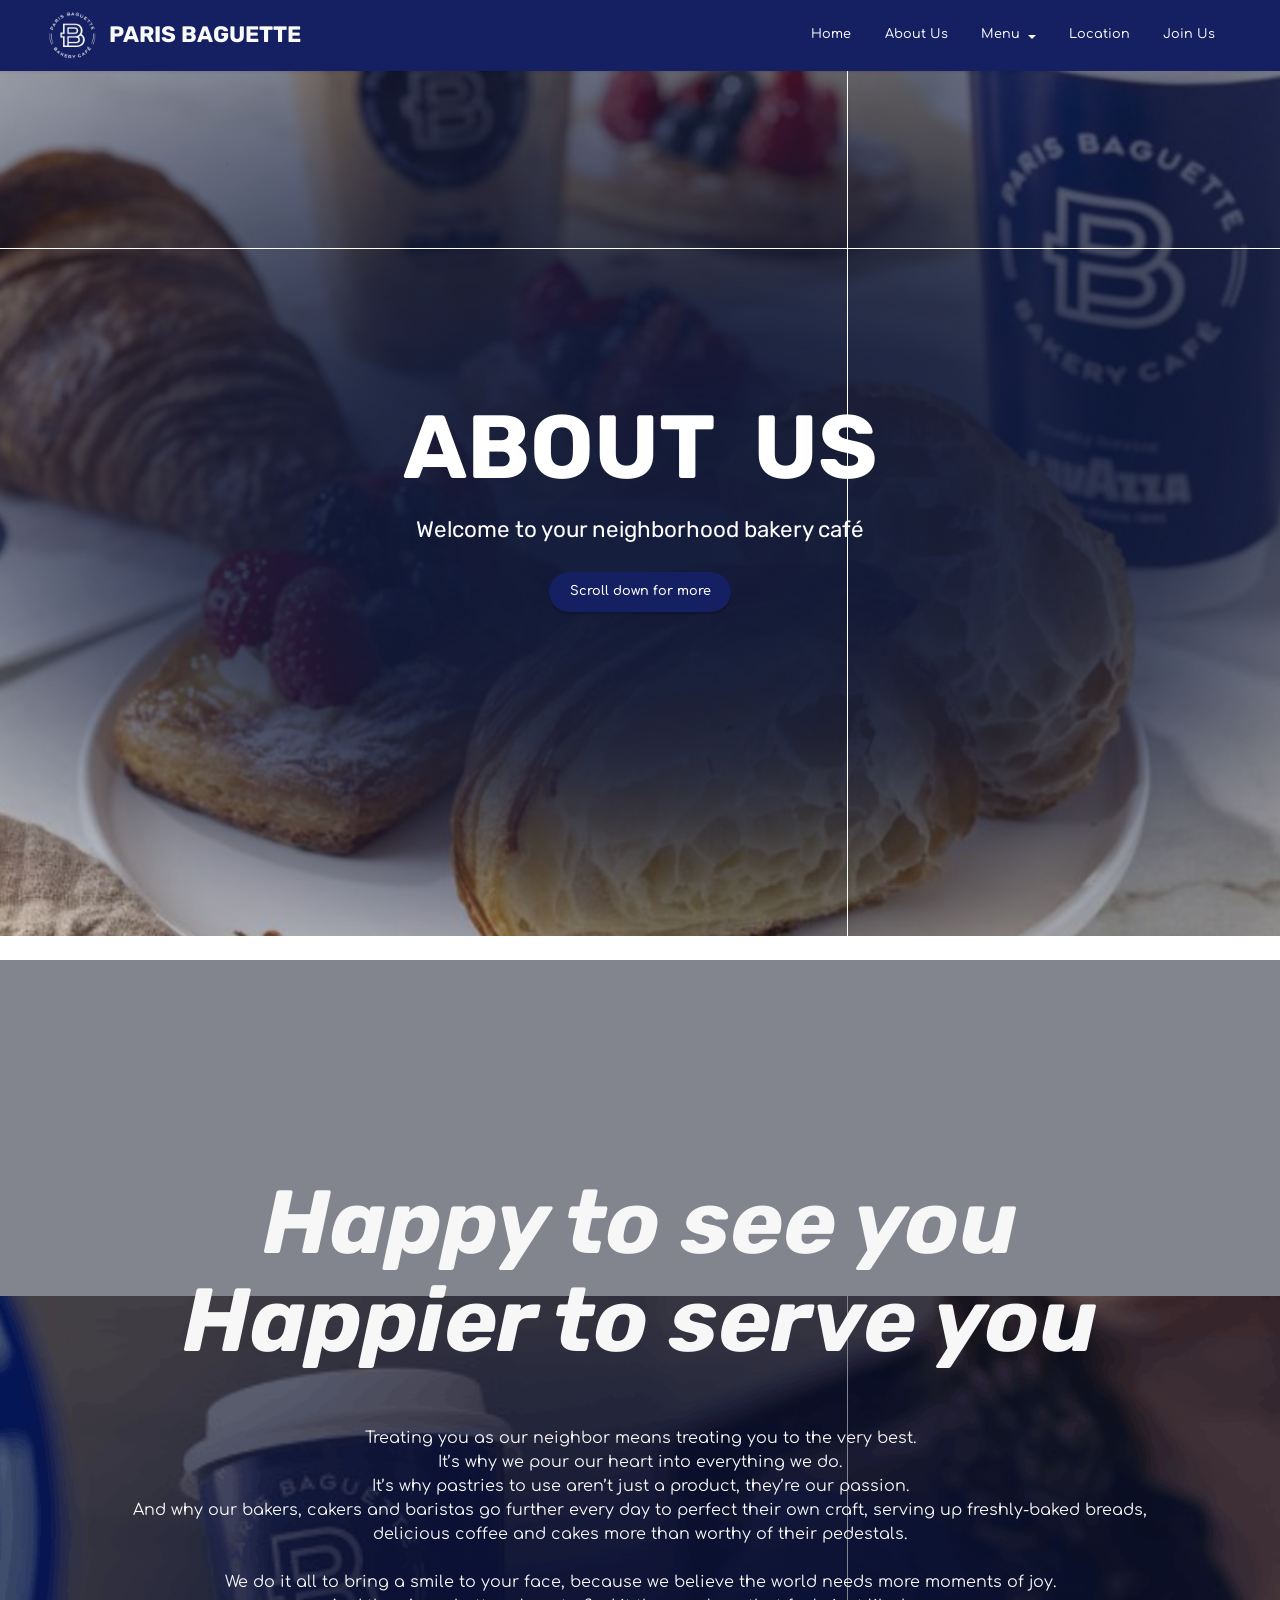
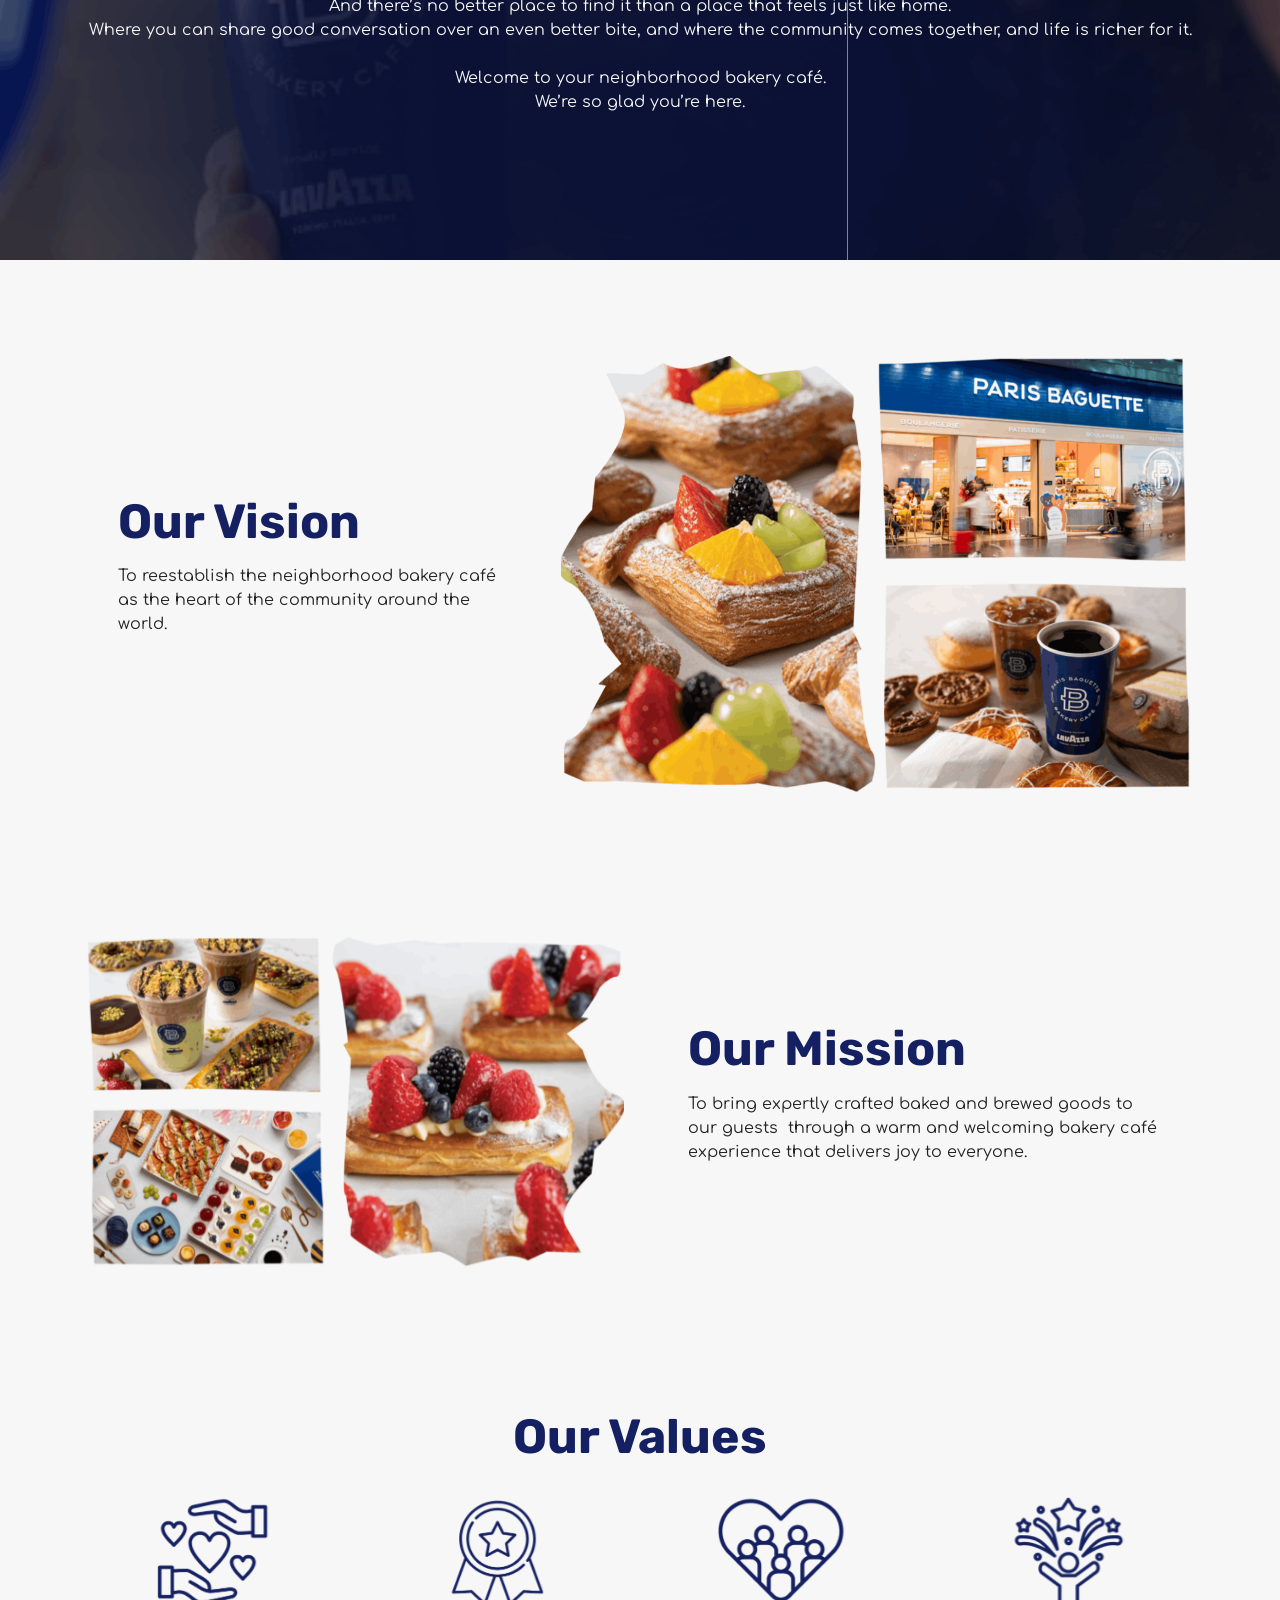
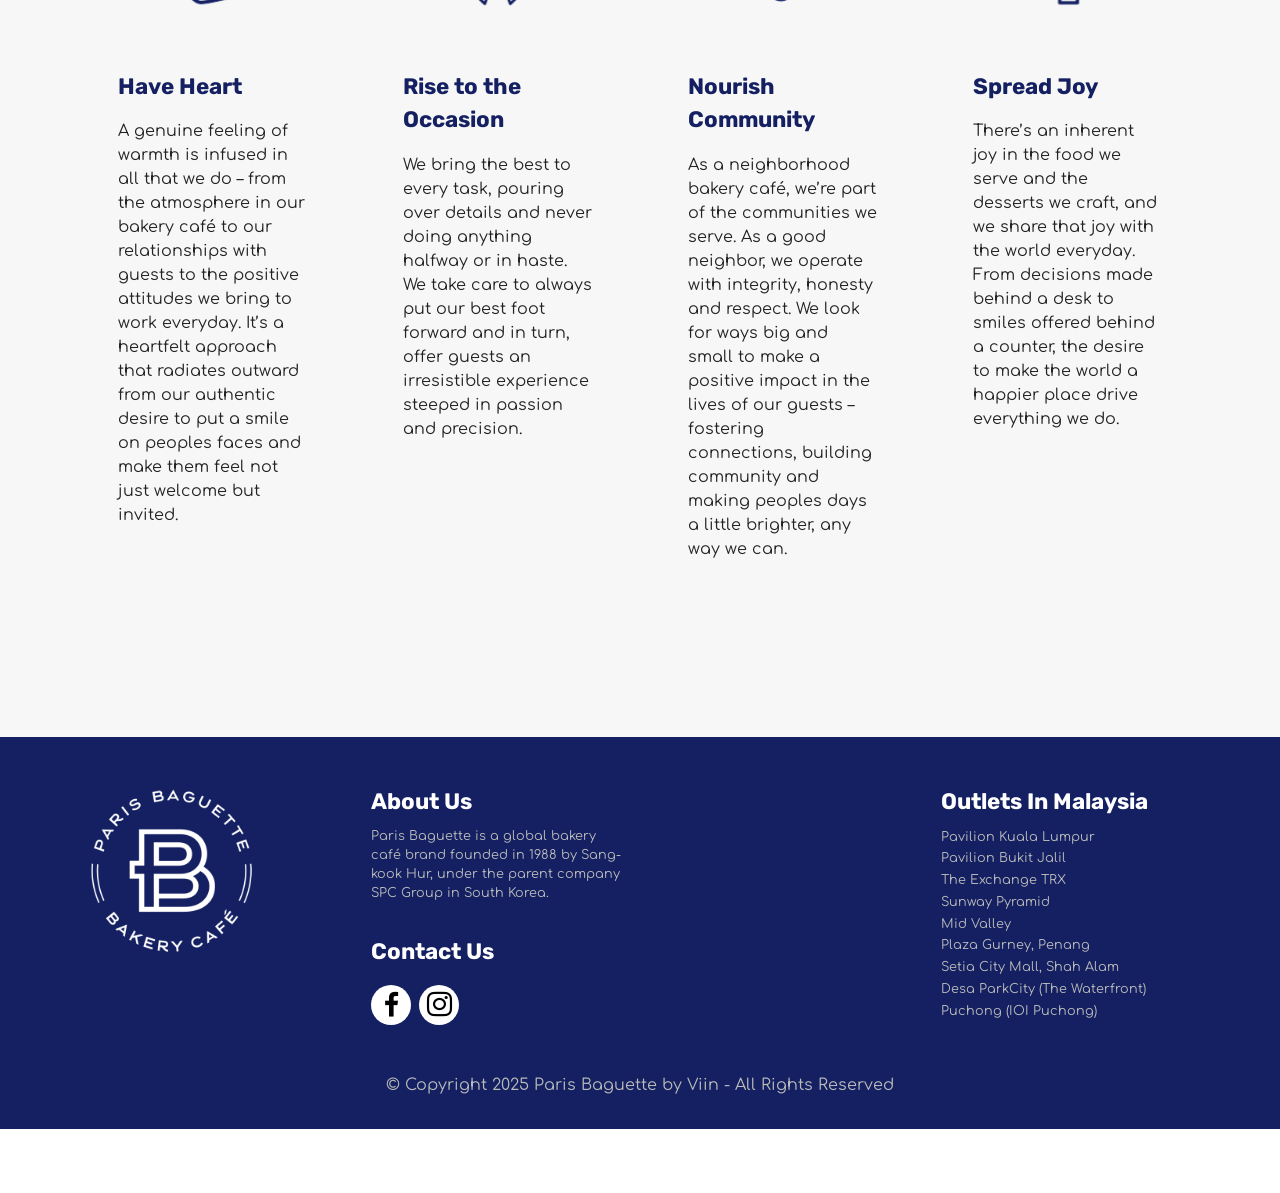
==== commit 53e5c8c0: "create github pages" ====
--- a/aboutus.html
+++ b/aboutus.html
@@ -21,7 +21,7 @@
   <noscript><link rel="stylesheet" href="https://fonts.googleapis.com/css?family=Rubik:300,400,500,600,700,800,900,300i,400i,500i,600i,700i,800i,900i&display=swap"></noscript>
   <link rel="preload" href="https://fonts.googleapis.com/css?family=Comfortaa:300,400,500,600,700&display=swap" as="style" onload="this.onload=null;this.rel='stylesheet'">
   <noscript><link rel="stylesheet" href="https://fonts.googleapis.com/css?family=Comfortaa:300,400,500,600,700&display=swap"></noscript>
-  <link rel="preload" as="style" href="assets/mobirise/css/mbr-additional.css?v=2D3X2s"><link rel="stylesheet" href="assets/mobirise/css/mbr-additional.css?v=2D3X2s" type="text/css">
+  <link rel="preload" as="style" href="assets/mobirise/css/mbr-additional.css?v=JScL8L"><link rel="stylesheet" href="assets/mobirise/css/mbr-additional.css?v=JScL8L" type="text/css">
 
   
   
@@ -52,7 +52,7 @@
             <div class="collapse navbar-collapse" id="navbarSupportedContent">
                 <ul class="navbar-nav nav-dropdown nav-right" data-app-modern-menu="true"><li class="nav-item"><a class="nav-link link text-white text-primary display-4" href="index.html">Home</a></li>
                     <li class="nav-item"><a class="nav-link link text-white text-primary display-4" href="aboutus.html">About Us</a></li>
-                    <li class="nav-item dropdown"><a class="nav-link link text-white dropdown-toggle display-4" href="https://mobiri.se" data-toggle="dropdown-submenu" data-bs-toggle="dropdown" data-bs-auto-close="outside" aria-expanded="false">Menu</a><div class="dropdown-menu" aria-labelledby="dropdown-866"><a class="text-white show dropdown-item text-primary display-4" href="page7.html">Sweets &amp; Pastries</a><a class="text-white dropdown-item text-primary display-4" href="cake.html">Cakes</a><a class="text-white dropdown-item text-primary display-4" href="page6.html">Salad &amp; Sandwiches&nbsp;</a><a class="text-white show dropdown-item text-primary display-4" href="beverage.html">Beverage</a></div></li><li class="nav-item"><a class="nav-link link text-white text-primary display-4" href="location.html">Location</a></li><li class="nav-item"><a class="nav-link link text-white text-primary display-4" href="joinus.html" target="_blank">Join Us</a></li></ul>
+                    <li class="nav-item dropdown"><a class="nav-link link text-white dropdown-toggle display-4" href="https://mobiri.se" data-toggle="dropdown-submenu" data-bs-toggle="dropdown" data-bs-auto-close="outside" aria-expanded="false">Menu</a><div class="dropdown-menu" aria-labelledby="dropdown-866"><a class="text-white show dropdown-item text-primary display-4" href="sweetnpastries.html">Sweets &amp; Pastries</a><a class="text-white dropdown-item text-primary display-4" href="cake.html">Cakes</a><a class="text-white dropdown-item text-primary display-4" href="salad.html">Salad &amp; Sandwiches&nbsp;</a><a class="text-white show dropdown-item text-primary display-4" href="beverage.html">Beverage</a></div></li><li class="nav-item"><a class="nav-link link text-white text-primary display-4" href="location.html">Location</a></li><li class="nav-item"><a class="nav-link link text-white text-primary display-4" href="joinus.html">Join Us</a></li></ul>
                 
                 
             </div>
@@ -155,7 +155,7 @@
     
     <div class="container">
         <div class="mbr-section-head">
-            <h4 class="mbr-section-title mbr-fonts-style align-center mb-0 display-2"><strong>Our Values</strong></h4>
+            <h4 class="mbr-section-title mbr-fonts-style align-center mb-0 display-2"><strong>Our Values</strong><strong><br></strong></h4>
             
         </div>
         <div class="row mt-4">
@@ -273,7 +273,7 @@
             </div>
         </div>
     </div>
-</section><section class="display-7" style="padding: 0;align-items: center;justify-content: center;flex-wrap: wrap;    align-content: center;display: flex;position: relative;height: 4rem;"><a href="https://mobiri.se/4250575" style="flex: 1 1;height: 4rem;position: absolute;width: 100%;z-index: 1;"><img alt="" style="height: 4rem;" src="[data-uri]"></a><p style="margin: 0;text-align: center;" class="display-7">&#8204;</p><a style="z-index:1" href="https://mobirise.com/html-builder.html">HTML Generator</a></section><script src="assets/bootstrap/js/bootstrap.bundle.min.js"></script>  <script src="assets/parallax/jarallax.js"></script>  <script src="assets/smoothscroll/smooth-scroll.js"></script>  <script src="assets/ytplayer/index.js"></script>  <script src="assets/dropdown/js/navbar-dropdown.js"></script>  <script src="assets/theme/js/script.js"></script>  
+</section><section class="display-7" style="padding: 0;align-items: center;justify-content: center;flex-wrap: wrap;    align-content: center;display: flex;position: relative;height: 4rem;"><a href="https://mobiri.se/4250575" style="flex: 1 1;height: 4rem;position: absolute;width: 100%;z-index: 1;"><img alt="" style="height: 4rem;" src="[data-uri]"></a><p style="margin: 0;text-align: center;" class="display-7">&#8204;</p><a style="z-index:1" href="https://mobirise.com/offline-website-builder.html">Offline Website Software</a></section><script src="assets/bootstrap/js/bootstrap.bundle.min.js"></script>  <script src="assets/parallax/jarallax.js"></script>  <script src="assets/smoothscroll/smooth-scroll.js"></script>  <script src="assets/ytplayer/index.js"></script>  <script src="assets/dropdown/js/navbar-dropdown.js"></script>  <script src="assets/theme/js/script.js"></script>  
   
   
   <input name="animation" type="hidden">
--- a/assets/mobirise/css/mbr-additional.css
+++ b/assets/mobirise/css/mbr-additional.css
@@ -1113,6 +1113,9 @@
 .cid-uYQL1ZzX1r img,
 .cid-uYQL1ZzX1r .item-img {
   width: 100%;
+  height: 100%;
+  height: 300px;
+  object-fit: cover;
 }
 .cid-uYQL1ZzX1r .item:focus,
 .cid-uYQL1ZzX1r span:focus {
@@ -2088,7 +2091,7 @@
   color: #142061;
 }
 .cid-uZ5TW0T3wE {
-  padding-top: 4rem;
+  padding-top: 5rem;
   padding-bottom: 4rem;
   background-color: #f7f7f7;
 }
@@ -2709,7 +2712,7 @@
 }
 .cid-uYVTGFQLYU {
   padding-top: 4rem;
-  padding-bottom: 5rem;
+  padding-bottom: 4rem;
   background-color: #f7f7f7;
 }
 .cid-uYVTGFQLYU .mbr-fallback-image.disabled {
@@ -2741,8 +2744,8 @@
   color: #142061;
 }
 .cid-uZ0DMN10AC {
-  padding-top: 6rem;
-  padding-bottom: 6rem;
+  padding-top: 5rem;
+  padding-bottom: 3rem;
   background-color: #f7f7f7;
 }
 .cid-uZ0DMN10AC img,
@@ -8831,1062 +8834,3 @@
     margin-top: 0 !important;
   }
 }
-.cid-uZ0XgmBQ8Q {
-  z-index: 1000;
-  width: 100%;
-  position: relative;
-  min-height: 60px;
-}
-.cid-uZ0XgmBQ8Q nav.navbar {
-  position: fixed;
-}
-.cid-uZ0XgmBQ8Q .dropdown-item:before {
-  font-family: Moririse2 !important;
-  content: "\e966";
-  display: inline-block;
-  width: 0;
-  position: absolute;
-  left: 1rem;
-  top: 0.5rem;
-  margin-right: 0.5rem;
-  line-height: 1;
-  font-size: inherit;
-  vertical-align: middle;
-  text-align: center;
-  overflow: hidden;
-  transform: scale(0, 1);
-  transition: all 0.25s ease-in-out;
-}
-.cid-uZ0XgmBQ8Q .dropdown-menu {
-  padding: 0;
-  border-radius: 4px;
-  box-shadow: 0 1px 3px 0 rgba(0, 0, 0, 0.1);
-}
-.cid-uZ0XgmBQ8Q .dropdown-item {
-  border-bottom: 1px solid #e6e6e6;
-}
-.cid-uZ0XgmBQ8Q .dropdown-item:hover,
-.cid-uZ0XgmBQ8Q .dropdown-item:focus {
-  background: #6592e6 !important;
-  color: white !important;
-}
-.cid-uZ0XgmBQ8Q .dropdown-item:hover span {
-  color: white;
-}
-.cid-uZ0XgmBQ8Q .dropdown-item:first-child {
-  border-top-left-radius: 4px;
-  border-top-right-radius: 4px;
-}
-.cid-uZ0XgmBQ8Q .dropdown-item:last-child {
-  border-bottom: none;
-  border-bottom-left-radius: 4px;
-  border-bottom-right-radius: 4px;
-}
-.cid-uZ0XgmBQ8Q .nav-dropdown .link {
-  padding: 0 0.3em !important;
-  margin: 0.667em 1em !important;
-}
-.cid-uZ0XgmBQ8Q .nav-dropdown .link.dropdown-toggle::after {
-  margin-left: 0.5rem;
-  margin-top: 0.2rem;
-}
-.cid-uZ0XgmBQ8Q .nav-link {
-  position: relative;
-}
-.cid-uZ0XgmBQ8Q .container {
-  display: flex;
-  margin: auto;
-  flex-wrap: nowrap;
-}
-@media (max-width: 991px) {
-  .cid-uZ0XgmBQ8Q .container {
-    flex-wrap: wrap;
-  }
-}
-.cid-uZ0XgmBQ8Q .container-fluid {
-  flex-wrap: nowrap;
-}
-@media (max-width: 991px) {
-  .cid-uZ0XgmBQ8Q .container-fluid {
-    flex-wrap: wrap;
-  }
-}
-.cid-uZ0XgmBQ8Q .iconfont-wrapper {
-  color: #000000 !important;
-  font-size: 1.5rem;
-  padding-right: 0.5rem;
-}
-.cid-uZ0XgmBQ8Q .dropdown-menu,
-.cid-uZ0XgmBQ8Q .navbar.opened {
-  background: #142061 !important;
-}
-.cid-uZ0XgmBQ8Q .nav-item:focus,
-.cid-uZ0XgmBQ8Q .nav-link:focus {
-  outline: none;
-}
-.cid-uZ0XgmBQ8Q .dropdown .dropdown-menu .dropdown-item {
-  width: auto;
-  transition: all 0.25s ease-in-out;
-}
-.cid-uZ0XgmBQ8Q .dropdown .dropdown-menu .dropdown-item::after {
-  right: 0.5rem;
-}
-.cid-uZ0XgmBQ8Q .dropdown .dropdown-menu .dropdown-item .mbr-iconfont {
-  margin-right: 0.5rem;
-  vertical-align: sub;
-}
-.cid-uZ0XgmBQ8Q .dropdown .dropdown-menu .dropdown-item .mbr-iconfont:before {
-  display: inline-block;
-  transform: scale(1, 1);
-  transition: all 0.25s ease-in-out;
-}
-.cid-uZ0XgmBQ8Q .collapsed .dropdown-menu .dropdown-item:before {
-  display: none;
-}
-.cid-uZ0XgmBQ8Q .collapsed .dropdown .dropdown-menu .dropdown-item {
-  padding: 0.235em 1.5em 0.235em 1.5em !important;
-  transition: none;
-  margin: 0 !important;
-}
-.cid-uZ0XgmBQ8Q .navbar {
-  min-height: 70px;
-  transition: all 0.3s;
-  border-bottom: 1px solid transparent;
-  box-shadow: 0 1px 3px 0 rgba(0, 0, 0, 0.1);
-  background: #142061;
-}
-.cid-uZ0XgmBQ8Q .navbar.opened {
-  transition: all 0.3s;
-}
-.cid-uZ0XgmBQ8Q .navbar .dropdown-item {
-  padding: 0.5rem 1.8rem;
-}
-.cid-uZ0XgmBQ8Q .navbar .navbar-logo img {
-  width: auto;
-}
-.cid-uZ0XgmBQ8Q .navbar .navbar-collapse {
-  justify-content: flex-end;
-  z-index: 1;
-}
-.cid-uZ0XgmBQ8Q .navbar.collapsed {
-  justify-content: center;
-}
-.cid-uZ0XgmBQ8Q .navbar.collapsed .nav-item .nav-link::before {
-  display: none;
-}
-.cid-uZ0XgmBQ8Q .navbar.collapsed.opened .dropdown-menu {
-  top: 0;
-}
-@media (min-width: 992px) {
-  .cid-uZ0XgmBQ8Q .navbar.collapsed.opened:not(.navbar-short) .navbar-collapse {
-    max-height: calc(98.5vh - 3rem);
-  }
-}
-.cid-uZ0XgmBQ8Q .navbar.collapsed .dropdown-menu .dropdown-submenu {
-  left: 0 !important;
-}
-.cid-uZ0XgmBQ8Q .navbar.collapsed .dropdown-menu .dropdown-item:after {
-  right: auto;
-}
-.cid-uZ0XgmBQ8Q .navbar.collapsed .dropdown-menu .dropdown-toggle[data-toggle="dropdown-submenu"]:after {
-  margin-left: 0.5rem;
-  margin-top: 0.2rem;
-  border-top: 0.35em solid;
-  border-right: 0.35em solid transparent;
-  border-left: 0.35em solid transparent;
-  border-bottom: 0;
-  top: 41%;
-}
-.cid-uZ0XgmBQ8Q .navbar.collapsed ul.navbar-nav li {
-  margin: auto;
-}
-.cid-uZ0XgmBQ8Q .navbar.collapsed .dropdown-menu .dropdown-item {
-  padding: 0.25rem 1.5rem;
-  text-align: center;
-}
-.cid-uZ0XgmBQ8Q .navbar.collapsed .icons-menu {
-  padding-left: 0;
-  padding-right: 0;
-  padding-top: 0.5rem;
-  padding-bottom: 0.5rem;
-}
-@media (max-width: 991px) {
-  .cid-uZ0XgmBQ8Q .navbar .nav-item .nav-link::before {
-    display: none;
-  }
-  .cid-uZ0XgmBQ8Q .navbar.opened .dropdown-menu {
-    top: 0;
-  }
-  .cid-uZ0XgmBQ8Q .navbar .dropdown-menu .dropdown-submenu {
-    left: 0 !important;
-  }
-  .cid-uZ0XgmBQ8Q .navbar .dropdown-menu .dropdown-item:after {
-    right: auto;
-  }
-  .cid-uZ0XgmBQ8Q .navbar .dropdown-menu .dropdown-toggle[data-toggle="dropdown-submenu"]:after {
-    margin-left: 0.5rem;
-    margin-top: 0.2rem;
-    border-top: 0.35em solid;
-    border-right: 0.35em solid transparent;
-    border-left: 0.35em solid transparent;
-    border-bottom: 0;
-    top: 40%;
-  }
-  .cid-uZ0XgmBQ8Q .navbar .navbar-logo img {
-    height: 3rem !important;
-  }
-  .cid-uZ0XgmBQ8Q .navbar ul.navbar-nav li {
-    margin: auto;
-  }
-  .cid-uZ0XgmBQ8Q .navbar .dropdown-menu .dropdown-item {
-    padding: 0.25rem 1.5rem !important;
-    text-align: center;
-  }
-  .cid-uZ0XgmBQ8Q .navbar .navbar-brand {
-    flex-shrink: initial;
-    flex-basis: auto;
-    word-break: break-word;
-    padding-right: 2rem;
-  }
-  .cid-uZ0XgmBQ8Q .navbar .navbar-toggler {
-    flex-basis: auto;
-  }
-  .cid-uZ0XgmBQ8Q .navbar .icons-menu {
-    padding-left: 0;
-    padding-top: 0.5rem;
-    padding-bottom: 0.5rem;
-  }
-}
-@media (max-width: 991px) and (max-width: 767px) {
-  .cid-uZ0XgmBQ8Q .navbar .navbar-brand {
-    width: calc(100% - 31px);
-  }
-}
-.cid-uZ0XgmBQ8Q .navbar.navbar-short {
-  min-height: 60px;
-}
-.cid-uZ0XgmBQ8Q .navbar.navbar-short .navbar-logo img {
-  height: 2.5rem !important;
-}
-.cid-uZ0XgmBQ8Q .navbar.navbar-short .navbar-brand {
-  min-height: 60px;
-  padding: 0;
-}
-.cid-uZ0XgmBQ8Q .navbar-brand {
-  min-height: 70px;
-  flex-shrink: 0;
-  align-items: center;
-  margin-right: 0;
-  padding: 10px 0;
-  transition: all 0.3s;
-  word-break: break-word;
-  z-index: 1;
-}
-.cid-uZ0XgmBQ8Q .navbar-brand .navbar-caption {
-  line-height: inherit !important;
-}
-.cid-uZ0XgmBQ8Q .navbar-brand .navbar-logo a {
-  outline: none;
-}
-.cid-uZ0XgmBQ8Q .dropdown-item.active,
-.cid-uZ0XgmBQ8Q .dropdown-item:active {
-  background-color: transparent;
-}
-.cid-uZ0XgmBQ8Q .navbar-expand-lg .navbar-nav .nav-link {
-  padding: 0;
-}
-.cid-uZ0XgmBQ8Q .nav-dropdown .link.dropdown-toggle {
-  margin-right: 1.667em;
-}
-.cid-uZ0XgmBQ8Q .nav-dropdown .link.dropdown-toggle[aria-expanded="true"] {
-  margin-right: 0;
-  padding: 0.667em 1.667em;
-}
-.cid-uZ0XgmBQ8Q .navbar.navbar-expand-lg .dropdown .dropdown-menu {
-  background: #142061;
-}
-.cid-uZ0XgmBQ8Q .navbar.navbar-expand-lg .dropdown .dropdown-menu .dropdown-submenu {
-  margin: 0;
-  left: 100%;
-}
-.cid-uZ0XgmBQ8Q .navbar .dropdown.open > .dropdown-menu {
-  display: block;
-}
-.cid-uZ0XgmBQ8Q ul.navbar-nav {
-  flex-wrap: wrap;
-}
-.cid-uZ0XgmBQ8Q .navbar-buttons {
-  text-align: center;
-  min-width: 170px;
-}
-.cid-uZ0XgmBQ8Q button.navbar-toggler {
-  outline: none;
-  width: 31px;
-  height: 20px;
-  cursor: pointer;
-  transition: all 0.2s;
-  position: relative;
-  align-self: center;
-}
-.cid-uZ0XgmBQ8Q button.navbar-toggler .hamburger span {
-  position: absolute;
-  right: 0;
-  width: 30px;
-  height: 2px;
-  border-right: 5px;
-  background-color: #000000;
-}
-.cid-uZ0XgmBQ8Q button.navbar-toggler .hamburger span:nth-child(1) {
-  top: 0;
-  transition: all 0.2s;
-}
-.cid-uZ0XgmBQ8Q button.navbar-toggler .hamburger span:nth-child(2) {
-  top: 8px;
-  transition: all 0.15s;
-}
-.cid-uZ0XgmBQ8Q button.navbar-toggler .hamburger span:nth-child(3) {
-  top: 8px;
-  transition: all 0.15s;
-}
-.cid-uZ0XgmBQ8Q button.navbar-toggler .hamburger span:nth-child(4) {
-  top: 16px;
-  transition: all 0.2s;
-}
-.cid-uZ0XgmBQ8Q nav.opened .hamburger span:nth-child(1) {
-  top: 8px;
-  width: 0;
-  opacity: 0;
-  right: 50%;
-  transition: all 0.2s;
-}
-.cid-uZ0XgmBQ8Q nav.opened .hamburger span:nth-child(2) {
-  transform: rotate(45deg);
-  transition: all 0.25s;
-}
-.cid-uZ0XgmBQ8Q nav.opened .hamburger span:nth-child(3) {
-  transform: rotate(-45deg);
-  transition: all 0.25s;
-}
-.cid-uZ0XgmBQ8Q nav.opened .hamburger span:nth-child(4) {
-  top: 8px;
-  width: 0;
-  opacity: 0;
-  right: 50%;
-  transition: all 0.2s;
-}
-.cid-uZ0XgmBQ8Q .navbar-dropdown {
-  padding: 0 1rem;
-  position: fixed;
-}
-.cid-uZ0XgmBQ8Q a.nav-link {
-  display: flex;
-  align-items: center;
-  justify-content: center;
-}
-.cid-uZ0XgmBQ8Q .icons-menu {
-  flex-wrap: nowrap;
-  display: flex;
-  justify-content: center;
-  padding-left: 1rem;
-  padding-right: 1rem;
-  padding-top: 0.3rem;
-  text-align: center;
-}
-@media screen and (-ms-high-contrast: active), (-ms-high-contrast: none) {
-  .cid-uZ0XgmBQ8Q .navbar {
-    height: 70px;
-  }
-  .cid-uZ0XgmBQ8Q .navbar.opened {
-    height: auto;
-  }
-  .cid-uZ0XgmBQ8Q .nav-item .nav-link:hover::before {
-    width: 175%;
-    max-width: calc(100% + 2rem);
-    left: -1rem;
-  }
-}
-.cid-uZ0Xgn6CAt {
-  background-image: url("../../../assets/images/untitled-design-4.png");
-}
-.cid-uZ0Xgn6CAt .mbr-fallback-image.disabled {
-  display: none;
-}
-.cid-uZ0Xgn6CAt .mbr-fallback-image {
-  display: block;
-  background-size: cover;
-  background-position: center center;
-  width: 100%;
-  height: 100%;
-  position: absolute;
-  top: 0;
-}
-.cid-uZ0Xgn6CAt .mbr-text,
-.cid-uZ0Xgn6CAt .mbr-section-btn {
-  color: #fafafa;
-}
-.cid-uZ0Xgn6CAt .mbr-section-title {
-  color: #ffffff;
-}
-.cid-uZ0XgnmpM5 {
-  padding-top: 5rem;
-  padding-bottom: 2rem;
-  background-color: #f7f7f7;
-}
-.cid-uZ0XgnmpM5 img,
-.cid-uZ0XgnmpM5 .item-img {
-  width: 100%;
-}
-.cid-uZ0XgnmpM5 .item:focus,
-.cid-uZ0XgnmpM5 span:focus {
-  outline: none;
-}
-.cid-uZ0XgnmpM5 .item {
-  cursor: pointer;
-  margin-bottom: 2rem;
-}
-.cid-uZ0XgnmpM5 .item-wrapper {
-  position: relative;
-  border-radius: 4px;
-  background: #ffffff;
-  height: 100%;
-  display: flex;
-  flex-flow: column nowrap;
-}
-@media (min-width: 992px) {
-  .cid-uZ0XgnmpM5 .item-wrapper .item-content {
-    padding: 2rem 2rem 0;
-  }
-  .cid-uZ0XgnmpM5 .item-wrapper .item-footer {
-    padding: 0 2rem 2rem;
-  }
-}
-@media (max-width: 991px) {
-  .cid-uZ0XgnmpM5 .item-wrapper .item-content {
-    padding: 1rem 1rem 0;
-  }
-  .cid-uZ0XgnmpM5 .item-wrapper .item-footer {
-    padding: 0 1rem 1rem;
-  }
-}
-.cid-uZ0XgnmpM5 .mbr-section-btn {
-  margin-top: auto !important;
-}
-.cid-uZ0XgnmpM5 .mbr-section-title {
-  color: #142061;
-}
-.cid-uZ0XgnmpM5 .mbr-text,
-.cid-uZ0XgnmpM5 .mbr-section-btn {
-  text-align: left;
-}
-.cid-uZ0XgnmpM5 .item-title {
-  text-align: left;
-  color: #142061;
-}
-.cid-uZ0XgnmpM5 .item-subtitle {
-  text-align: left;
-}
-.cid-uZ0XgnCoiy {
-  padding-top: 0rem;
-  padding-bottom: 0rem;
-  background-color: #f7f7f7;
-}
-.cid-uZ0XgnCoiy .mbr-fallback-image.disabled {
-  display: none;
-}
-.cid-uZ0XgnCoiy .mbr-fallback-image {
-  display: block;
-  background-size: cover;
-  background-position: center center;
-  width: 100%;
-  height: 100%;
-  position: absolute;
-  top: 0;
-}
-.cid-uZ0XgnCoiy .item {
-  padding-bottom: 2rem;
-}
-.cid-uZ0XgnCoiy .item-wrapper {
-  position: relative;
-}
-.cid-uZ0XgnCoiy .item-wrapper .icon-wrapper {
-  pointer-events: none;
-  position: absolute;
-  width: 60px;
-  height: 60px;
-  font-size: 22px;
-  left: 50%;
-  top: 50%;
-  display: flex;
-  align-items: center;
-  justify-content: center;
-  border: 2px solid #ffffff;
-  border-radius: 50%;
-  opacity: 0;
-  color: #ffffff;
-  transform: translateX(-50%) translateY(-50%);
-  background-color: #1b1b1b;
-  transition: 0.2s;
-}
-.cid-uZ0XgnCoiy .item-wrapper:hover .icon-wrapper {
-  opacity: 0.7;
-}
-.cid-uZ0XgnCoiy .carousel-control,
-.cid-uZ0XgnCoiy .close {
-  background: #1b1b1b;
-}
-.cid-uZ0XgnCoiy .carousel-control-prev {
-  margin-left: 2.5rem;
-}
-.cid-uZ0XgnCoiy .carousel-control-prev span {
-  margin-right: 5px;
-}
-.cid-uZ0XgnCoiy .carousel-control-next {
-  margin-right: 2.5rem;
-}
-.cid-uZ0XgnCoiy .carousel-control-next span {
-  margin-left: 5px;
-}
-.cid-uZ0XgnCoiy .close {
-  position: fixed;
-  opacity: 0.5;
-  font-size: 22px;
-  font-weight: 300;
-  width: 60px;
-  height: 60px;
-  border-radius: 50%;
-  color: #fff;
-  top: 2.5rem;
-  right: 2.5rem;
-  border: 2px solid #fff;
-  text-shadow: none;
-  z-index: 5;
-  transition: opacity 0.3s ease;
-  font-family: 'Moririse2';
-  align-items: center;
-  justify-content: center;
-  display: flex;
-}
-.cid-uZ0XgnCoiy .close::before {
-  content: '\e91a';
-}
-.cid-uZ0XgnCoiy .close:hover {
-  opacity: 1;
-  background: #000;
-  color: #fff;
-}
-.cid-uZ0XgnCoiy .carousel-control {
-  display: flex;
-  top: 50%;
-  width: 60px;
-  height: 60px;
-  margin-top: -1.5rem;
-  font-size: 22px;
-  background-color: rgba(0, 0, 0, 0.5);
-  border: 2px solid #fff;
-  border-radius: 50%;
-  transition: all 0.3s;
-}
-.cid-uZ0XgnCoiy .carousel-control.carousel-control-prev {
-  left: 0;
-  margin-left: 2.5rem;
-}
-.cid-uZ0XgnCoiy .carousel-control.carousel-control-next {
-  right: 0;
-  margin-right: 2.5rem;
-}
-@media (max-width: 767px) {
-  .cid-uZ0XgnCoiy .carousel-control {
-    top: auto;
-    bottom: 1rem;
-  }
-}
-.cid-uZ0XgnCoiy .carousel-indicators {
-  position: absolute;
-  bottom: 0;
-  margin-bottom: 3px;
-}
-.cid-uZ0XgnCoiy .carousel-indicators li {
-  max-width: 15px;
-  height: 15px;
-  width: 15px;
-  max-height: 15px;
-  margin: 3px;
-  background-color: rgba(0, 0, 0, 0.5);
-  border: 2px solid #fff;
-  border-radius: 50%;
-  opacity: 0.5;
-  transition: all 0.3s;
-}
-.cid-uZ0XgnCoiy .carousel-indicators li.active,
-.cid-uZ0XgnCoiy .carousel-indicators li:hover {
-  opacity: 0.9;
-}
-.cid-uZ0XgnCoiy .carousel-indicators li::after,
-.cid-uZ0XgnCoiy .carousel-indicators li::before {
-  content: none;
-}
-.cid-uZ0XgnCoiy .carousel-indicators.ie-fix {
-  left: 50%;
-  display: block;
-  width: 60%;
-  margin-left: -30%;
-  text-align: center;
-}
-@media (max-width: 768px) {
-  .cid-uZ0XgnCoiy .carousel-indicators {
-    display: none !important;
-  }
-}
-@media (max-width: 991px) {
-  .cid-uZ0XgnCoiy .carousel-indicators {
-    margin-bottom: 3.625rem !important;
-    padding-left: 2.5rem;
-    padding-right: 2.5rem;
-  }
-}
-@media (max-width: 767px) {
-  .cid-uZ0XgnCoiy .carousel-indicators {
-    display: none;
-  }
-}
-.cid-uZ0XgnCoiy .carousel-inner {
-  display: flex;
-  align-items: center;
-}
-.cid-uZ0XgnCoiy .carousel-inner > .active {
-  display: block;
-}
-.cid-uZ0XgnCoiy .carousel-control.left {
-  left: 0;
-  margin-left: 2.5rem;
-}
-.cid-uZ0XgnCoiy .carousel-control.right {
-  right: 0;
-  margin-right: 2.5rem;
-}
-.cid-uZ0XgnCoiy .carousel-control:hover {
-  background: #1b1b1b;
-  color: #fff;
-  opacity: 1;
-}
-@media (max-width: 768px) {
-  .cid-uZ0XgnCoiy .carousel-control,
-  .cid-uZ0XgnCoiy .carousel-indicators,
-  .cid-uZ0XgnCoiy .modal .close {
-    position: fixed;
-  }
-}
-@media (max-width: 767px) {
-  .cid-uZ0XgnCoiy .mbr-slider .carousel-control {
-    top: auto;
-    bottom: 20px;
-  }
-  .cid-uZ0XgnCoiy .mbr-slider > .container .carousel-control {
-    margin-bottom: 0;
-  }
-}
-.cid-uZ0XgnCoiy .carousel-indicators .active,
-.cid-uZ0XgnCoiy .carousel-indicators li {
-  width: 7px;
-  height: 7px;
-  margin: 3px;
-  background: #000000;
-  opacity: 0.5;
-  border: 4px solid #000000;
-}
-.cid-uZ0XgnCoiy .carousel-indicators .active {
-  background: #fff;
-}
-.cid-uZ0XgnCoiy .carousel-indicators li {
-  max-width: 15px;
-  max-height: 15px;
-  border-radius: 50%;
-}
-.cid-uZ0XgnCoiy .modal {
-  padding-left: 0 !important;
-  position: fixed;
-  overflow: hidden;
-  padding-right: 0 !important;
-}
-.cid-uZ0XgnCoiy .modal-dialog {
-  margin: 0 auto;
-  max-width: 100%;
-  padding-left: 1rem;
-  padding-right: 1rem;
-}
-.cid-uZ0XgnCoiy .modal-content {
-  border-radius: 0;
-  border: none;
-  background: transparent;
-}
-.cid-uZ0XgnCoiy .modal-body {
-  padding: 0;
-  display: flex;
-  align-items: center;
-}
-.cid-uZ0XgnCoiy .modal-body img {
-  width: 100%;
-  object-fit: contain;
-  max-height: calc(100vh - 1.75rem);
-}
-.cid-uZ0XgnCoiy .carousel {
-  width: 100%;
-}
-.cid-uZ0XgnCoiy .modal-backdrop.in {
-  opacity: 0.8;
-}
-.cid-uZ0XgnCoiy .modal.fade .modal-dialog {
-  transition: margin-top 0.3s ease-out;
-}
-.cid-uZ0XgnCoiy .modal.fade .modal-dialog,
-.cid-uZ0XgnCoiy .modal.in .modal-dialog {
-  transform: none;
-}
-.cid-uZ0XgnCoiy .mbr-gallery .item-wrapper {
-  cursor: pointer;
-}
-.cid-uZ0XgnCoiy H6 {
-  text-align: center;
-  color: #142061;
-}
-.cid-uZ0Xgo21fa {
-  padding-top: 0rem;
-  padding-bottom: 6rem;
-  background-color: #f7f7f7;
-}
-.cid-uZ0Xgo21fa .mbr-fallback-image.disabled {
-  display: none;
-}
-.cid-uZ0Xgo21fa .mbr-fallback-image {
-  display: block;
-  background-size: cover;
-  background-position: center center;
-  width: 100%;
-  height: 100%;
-  position: absolute;
-  top: 0;
-}
-.cid-uZ0Xgo21fa .item {
-  padding-bottom: 2rem;
-}
-.cid-uZ0Xgo21fa .item-wrapper {
-  position: relative;
-}
-.cid-uZ0Xgo21fa .item-wrapper .icon-wrapper {
-  pointer-events: none;
-  position: absolute;
-  width: 60px;
-  height: 60px;
-  font-size: 22px;
-  left: 50%;
-  top: 50%;
-  display: flex;
-  align-items: center;
-  justify-content: center;
-  border: 2px solid #ffffff;
-  border-radius: 50%;
-  opacity: 0;
-  color: #ffffff;
-  transform: translateX(-50%) translateY(-50%);
-  background-color: #1b1b1b;
-  transition: 0.2s;
-}
-.cid-uZ0Xgo21fa .item-wrapper:hover .icon-wrapper {
-  opacity: 0.7;
-}
-.cid-uZ0Xgo21fa .carousel-control,
-.cid-uZ0Xgo21fa .close {
-  background: #1b1b1b;
-}
-.cid-uZ0Xgo21fa .carousel-control-prev {
-  margin-left: 2.5rem;
-}
-.cid-uZ0Xgo21fa .carousel-control-prev span {
-  margin-right: 5px;
-}
-.cid-uZ0Xgo21fa .carousel-control-next {
-  margin-right: 2.5rem;
-}
-.cid-uZ0Xgo21fa .carousel-control-next span {
-  margin-left: 5px;
-}
-.cid-uZ0Xgo21fa .close {
-  position: fixed;
-  opacity: 0.5;
-  font-size: 22px;
-  font-weight: 300;
-  width: 60px;
-  height: 60px;
-  border-radius: 50%;
-  color: #fff;
-  top: 2.5rem;
-  right: 2.5rem;
-  border: 2px solid #fff;
-  text-shadow: none;
-  z-index: 5;
-  transition: opacity 0.3s ease;
-  font-family: 'Moririse2';
-  align-items: center;
-  justify-content: center;
-  display: flex;
-}
-.cid-uZ0Xgo21fa .close::before {
-  content: '\e91a';
-}
-.cid-uZ0Xgo21fa .close:hover {
-  opacity: 1;
-  background: #000;
-  color: #fff;
-}
-.cid-uZ0Xgo21fa .carousel-control {
-  display: flex;
-  top: 50%;
-  width: 60px;
-  height: 60px;
-  margin-top: -1.5rem;
-  font-size: 22px;
-  background-color: rgba(0, 0, 0, 0.5);
-  border: 2px solid #fff;
-  border-radius: 50%;
-  transition: all 0.3s;
-}
-.cid-uZ0Xgo21fa .carousel-control.carousel-control-prev {
-  left: 0;
-  margin-left: 2.5rem;
-}
-.cid-uZ0Xgo21fa .carousel-control.carousel-control-next {
-  right: 0;
-  margin-right: 2.5rem;
-}
-@media (max-width: 767px) {
-  .cid-uZ0Xgo21fa .carousel-control {
-    top: auto;
-    bottom: 1rem;
-  }
-}
-.cid-uZ0Xgo21fa .carousel-indicators {
-  position: absolute;
-  bottom: 0;
-  margin-bottom: 3px;
-}
-.cid-uZ0Xgo21fa .carousel-indicators li {
-  max-width: 15px;
-  height: 15px;
-  width: 15px;
-  max-height: 15px;
-  margin: 3px;
-  background-color: rgba(0, 0, 0, 0.5);
-  border: 2px solid #fff;
-  border-radius: 50%;
-  opacity: 0.5;
-  transition: all 0.3s;
-}
-.cid-uZ0Xgo21fa .carousel-indicators li.active,
-.cid-uZ0Xgo21fa .carousel-indicators li:hover {
-  opacity: 0.9;
-}
-.cid-uZ0Xgo21fa .carousel-indicators li::after,
-.cid-uZ0Xgo21fa .carousel-indicators li::before {
-  content: none;
-}
-.cid-uZ0Xgo21fa .carousel-indicators.ie-fix {
-  left: 50%;
-  display: block;
-  width: 60%;
-  margin-left: -30%;
-  text-align: center;
-}
-@media (max-width: 768px) {
-  .cid-uZ0Xgo21fa .carousel-indicators {
-    display: none !important;
-  }
-}
-@media (max-width: 991px) {
-  .cid-uZ0Xgo21fa .carousel-indicators {
-    margin-bottom: 3.625rem !important;
-    padding-left: 2.5rem;
-    padding-right: 2.5rem;
-  }
-}
-@media (max-width: 767px) {
-  .cid-uZ0Xgo21fa .carousel-indicators {
-    display: none;
-  }
-}
-.cid-uZ0Xgo21fa .carousel-inner {
-  display: flex;
-  align-items: center;
-}
-.cid-uZ0Xgo21fa .carousel-inner > .active {
-  display: block;
-}
-.cid-uZ0Xgo21fa .carousel-control.left {
-  left: 0;
-  margin-left: 2.5rem;
-}
-.cid-uZ0Xgo21fa .carousel-control.right {
-  right: 0;
-  margin-right: 2.5rem;
-}
-.cid-uZ0Xgo21fa .carousel-control:hover {
-  background: #1b1b1b;
-  color: #fff;
-  opacity: 1;
-}
-@media (max-width: 768px) {
-  .cid-uZ0Xgo21fa .carousel-control,
-  .cid-uZ0Xgo21fa .carousel-indicators,
-  .cid-uZ0Xgo21fa .modal .close {
-    position: fixed;
-  }
-}
-@media (max-width: 767px) {
-  .cid-uZ0Xgo21fa .mbr-slider .carousel-control {
-    top: auto;
-    bottom: 20px;
-  }
-  .cid-uZ0Xgo21fa .mbr-slider > .container .carousel-control {
-    margin-bottom: 0;
-  }
-}
-.cid-uZ0Xgo21fa .carousel-indicators .active,
-.cid-uZ0Xgo21fa .carousel-indicators li {
-  width: 7px;
-  height: 7px;
-  margin: 3px;
-  background: #000000;
-  opacity: 0.5;
-  border: 4px solid #000000;
-}
-.cid-uZ0Xgo21fa .carousel-indicators .active {
-  background: #fff;
-}
-.cid-uZ0Xgo21fa .carousel-indicators li {
-  max-width: 15px;
-  max-height: 15px;
-  border-radius: 50%;
-}
-.cid-uZ0Xgo21fa .modal {
-  padding-left: 0 !important;
-  position: fixed;
-  overflow: hidden;
-  padding-right: 0 !important;
-}
-.cid-uZ0Xgo21fa .modal-dialog {
-  margin: 0 auto;
-  max-width: 100%;
-  padding-left: 1rem;
-  padding-right: 1rem;
-}
-.cid-uZ0Xgo21fa .modal-content {
-  border-radius: 0;
-  border: none;
-  background: transparent;
-}
-.cid-uZ0Xgo21fa .modal-body {
-  padding: 0;
-  display: flex;
-  align-items: center;
-}
-.cid-uZ0Xgo21fa .modal-body img {
-  width: 100%;
-  object-fit: contain;
-  max-height: calc(100vh - 1.75rem);
-}
-.cid-uZ0Xgo21fa .carousel {
-  width: 100%;
-}
-.cid-uZ0Xgo21fa .modal-backdrop.in {
-  opacity: 0.8;
-}
-.cid-uZ0Xgo21fa .modal.fade .modal-dialog {
-  transition: margin-top 0.3s ease-out;
-}
-.cid-uZ0Xgo21fa .modal.fade .modal-dialog,
-.cid-uZ0Xgo21fa .modal.in .modal-dialog {
-  transform: none;
-}
-.cid-uZ0Xgo21fa .mbr-gallery .item-wrapper {
-  cursor: pointer;
-}
-.cid-uZ0Xgo21fa H6 {
-  text-align: center;
-}
-.cid-uZ0XgoCH3i {
-  padding-top: 3rem;
-  padding-bottom: 2rem;
-  background-color: #142061;
-}
-.cid-uZ0XgoCH3i .mbr-fallback-image.disabled {
-  display: none;
-}
-.cid-uZ0XgoCH3i .mbr-fallback-image {
-  display: block;
-  background-size: cover;
-  background-position: center center;
-  width: 100%;
-  height: 100%;
-  position: absolute;
-  top: 0;
-}
-.cid-uZ0XgoCH3i .media-wrap {
-  padding: 0;
-}
-@media (max-width: 991px) {
-  .cid-uZ0XgoCH3i .media-wrap {
-    margin-bottom: 1rem;
-  }
-}
-@media (max-width: 767px) {
-  .cid-uZ0XgoCH3i .row {
-    text-align: center;
-  }
-  .cid-uZ0XgoCH3i .row > div {
-    margin: auto;
-  }
-  .cid-uZ0XgoCH3i .social-row {
-    justify-content: center;
-  }
-}
-.cid-uZ0XgoCH3i .social-row {
-  display: flex;
-  flex-wrap: wrap;
-}
-.cid-uZ0XgoCH3i .list {
-  list-style: none;
-  padding-left: 0;
-  color: #bbbbbb;
-}
-@media (max-width: 991px) {
-  .cid-uZ0XgoCH3i .list {
-    margin-bottom: 2rem;
-  }
-}
-@media (min-width: 992px) {
-  .cid-uZ0XgoCH3i .list {
-    margin-bottom: 0rem;
-  }
-}
-.cid-uZ0XgoCH3i .mbr-text {
-  color: #bbbbbb;
-}
-.cid-uZ0XgoCH3i .soc-item {
-  display: flex;
-  align-items: center;
-  justify-content: center;
-  border-radius: 50%;
-  background-color: white;
-  margin-right: 0.5rem;
-  margin-bottom: 1rem;
-  padding: 0.5rem;
-  height: 2.5rem;
-  width: 2.5rem;
-}
-.cid-uZ0XgoCH3i .mbr-iconfont {
-  color: black;
-}
-@media (max-width: 991px) {
-  .cid-uZ0XgoCH3i div > *:last-child {
-    margin-top: 0 !important;
-  }
-}
--- a/assets/mobirise/css/mbr-additional.css
+++ b/assets/mobirise/css/mbr-additional.css
@@ -1113,6 +1113,9 @@
 .cid-uYQL1ZzX1r img,
 .cid-uYQL1ZzX1r .item-img {
   width: 100%;
+  height: 100%;
+  height: 300px;
+  object-fit: cover;
 }
 .cid-uYQL1ZzX1r .item:focus,
 .cid-uYQL1ZzX1r span:focus {
@@ -2088,7 +2091,7 @@
   color: #142061;
 }
 .cid-uZ5TW0T3wE {
-  padding-top: 4rem;
+  padding-top: 5rem;
   padding-bottom: 4rem;
   background-color: #f7f7f7;
 }
@@ -2709,7 +2712,7 @@
 }
 .cid-uYVTGFQLYU {
   padding-top: 4rem;
-  padding-bottom: 5rem;
+  padding-bottom: 4rem;
   background-color: #f7f7f7;
 }
 .cid-uYVTGFQLYU .mbr-fallback-image.disabled {
@@ -2741,8 +2744,8 @@
   color: #142061;
 }
 .cid-uZ0DMN10AC {
-  padding-top: 6rem;
-  padding-bottom: 6rem;
+  padding-top: 5rem;
+  padding-bottom: 3rem;
   background-color: #f7f7f7;
 }
 .cid-uZ0DMN10AC img,
@@ -8831,1062 +8834,3 @@
     margin-top: 0 !important;
   }
 }
-.cid-uZ0XgmBQ8Q {
-  z-index: 1000;
-  width: 100%;
-  position: relative;
-  min-height: 60px;
-}
-.cid-uZ0XgmBQ8Q nav.navbar {
-  position: fixed;
-}
-.cid-uZ0XgmBQ8Q .dropdown-item:before {
-  font-family: Moririse2 !important;
-  content: "\e966";
-  display: inline-block;
-  width: 0;
-  position: absolute;
-  left: 1rem;
-  top: 0.5rem;
-  margin-right: 0.5rem;
-  line-height: 1;
-  font-size: inherit;
-  vertical-align: middle;
-  text-align: center;
-  overflow: hidden;
-  transform: scale(0, 1);
-  transition: all 0.25s ease-in-out;
-}
-.cid-uZ0XgmBQ8Q .dropdown-menu {
-  padding: 0;
-  border-radius: 4px;
-  box-shadow: 0 1px 3px 0 rgba(0, 0, 0, 0.1);
-}
-.cid-uZ0XgmBQ8Q .dropdown-item {
-  border-bottom: 1px solid #e6e6e6;
-}
-.cid-uZ0XgmBQ8Q .dropdown-item:hover,
-.cid-uZ0XgmBQ8Q .dropdown-item:focus {
-  background: #6592e6 !important;
-  color: white !important;
-}
-.cid-uZ0XgmBQ8Q .dropdown-item:hover span {
-  color: white;
-}
-.cid-uZ0XgmBQ8Q .dropdown-item:first-child {
-  border-top-left-radius: 4px;
-  border-top-right-radius: 4px;
-}
-.cid-uZ0XgmBQ8Q .dropdown-item:last-child {
-  border-bottom: none;
-  border-bottom-left-radius: 4px;
-  border-bottom-right-radius: 4px;
-}
-.cid-uZ0XgmBQ8Q .nav-dropdown .link {
-  padding: 0 0.3em !important;
-  margin: 0.667em 1em !important;
-}
-.cid-uZ0XgmBQ8Q .nav-dropdown .link.dropdown-toggle::after {
-  margin-left: 0.5rem;
-  margin-top: 0.2rem;
-}
-.cid-uZ0XgmBQ8Q .nav-link {
-  position: relative;
-}
-.cid-uZ0XgmBQ8Q .container {
-  display: flex;
-  margin: auto;
-  flex-wrap: nowrap;
-}
-@media (max-width: 991px) {
-  .cid-uZ0XgmBQ8Q .container {
-    flex-wrap: wrap;
-  }
-}
-.cid-uZ0XgmBQ8Q .container-fluid {
-  flex-wrap: nowrap;
-}
-@media (max-width: 991px) {
-  .cid-uZ0XgmBQ8Q .container-fluid {
-    flex-wrap: wrap;
-  }
-}
-.cid-uZ0XgmBQ8Q .iconfont-wrapper {
-  color: #000000 !important;
-  font-size: 1.5rem;
-  padding-right: 0.5rem;
-}
-.cid-uZ0XgmBQ8Q .dropdown-menu,
-.cid-uZ0XgmBQ8Q .navbar.opened {
-  background: #142061 !important;
-}
-.cid-uZ0XgmBQ8Q .nav-item:focus,
-.cid-uZ0XgmBQ8Q .nav-link:focus {
-  outline: none;
-}
-.cid-uZ0XgmBQ8Q .dropdown .dropdown-menu .dropdown-item {
-  width: auto;
-  transition: all 0.25s ease-in-out;
-}
-.cid-uZ0XgmBQ8Q .dropdown .dropdown-menu .dropdown-item::after {
-  right: 0.5rem;
-}
-.cid-uZ0XgmBQ8Q .dropdown .dropdown-menu .dropdown-item .mbr-iconfont {
-  margin-right: 0.5rem;
-  vertical-align: sub;
-}
-.cid-uZ0XgmBQ8Q .dropdown .dropdown-menu .dropdown-item .mbr-iconfont:before {
-  display: inline-block;
-  transform: scale(1, 1);
-  transition: all 0.25s ease-in-out;
-}
-.cid-uZ0XgmBQ8Q .collapsed .dropdown-menu .dropdown-item:before {
-  display: none;
-}
-.cid-uZ0XgmBQ8Q .collapsed .dropdown .dropdown-menu .dropdown-item {
-  padding: 0.235em 1.5em 0.235em 1.5em !important;
-  transition: none;
-  margin: 0 !important;
-}
-.cid-uZ0XgmBQ8Q .navbar {
-  min-height: 70px;
-  transition: all 0.3s;
-  border-bottom: 1px solid transparent;
-  box-shadow: 0 1px 3px 0 rgba(0, 0, 0, 0.1);
-  background: #142061;
-}
-.cid-uZ0XgmBQ8Q .navbar.opened {
-  transition: all 0.3s;
-}
-.cid-uZ0XgmBQ8Q .navbar .dropdown-item {
-  padding: 0.5rem 1.8rem;
-}
-.cid-uZ0XgmBQ8Q .navbar .navbar-logo img {
-  width: auto;
-}
-.cid-uZ0XgmBQ8Q .navbar .navbar-collapse {
-  justify-content: flex-end;
-  z-index: 1;
-}
-.cid-uZ0XgmBQ8Q .navbar.collapsed {
-  justify-content: center;
-}
-.cid-uZ0XgmBQ8Q .navbar.collapsed .nav-item .nav-link::before {
-  display: none;
-}
-.cid-uZ0XgmBQ8Q .navbar.collapsed.opened .dropdown-menu {
-  top: 0;
-}
-@media (min-width: 992px) {
-  .cid-uZ0XgmBQ8Q .navbar.collapsed.opened:not(.navbar-short) .navbar-collapse {
-    max-height: calc(98.5vh - 3rem);
-  }
-}
-.cid-uZ0XgmBQ8Q .navbar.collapsed .dropdown-menu .dropdown-submenu {
-  left: 0 !important;
-}
-.cid-uZ0XgmBQ8Q .navbar.collapsed .dropdown-menu .dropdown-item:after {
-  right: auto;
-}
-.cid-uZ0XgmBQ8Q .navbar.collapsed .dropdown-menu .dropdown-toggle[data-toggle="dropdown-submenu"]:after {
-  margin-left: 0.5rem;
-  margin-top: 0.2rem;
-  border-top: 0.35em solid;
-  border-right: 0.35em solid transparent;
-  border-left: 0.35em solid transparent;
-  border-bottom: 0;
-  top: 41%;
-}
-.cid-uZ0XgmBQ8Q .navbar.collapsed ul.navbar-nav li {
-  margin: auto;
-}
-.cid-uZ0XgmBQ8Q .navbar.collapsed .dropdown-menu .dropdown-item {
-  padding: 0.25rem 1.5rem;
-  text-align: center;
-}
-.cid-uZ0XgmBQ8Q .navbar.collapsed .icons-menu {
-  padding-left: 0;
-  padding-right: 0;
-  padding-top: 0.5rem;
-  padding-bottom: 0.5rem;
-}
-@media (max-width: 991px) {
-  .cid-uZ0XgmBQ8Q .navbar .nav-item .nav-link::before {
-    display: none;
-  }
-  .cid-uZ0XgmBQ8Q .navbar.opened .dropdown-menu {
-    top: 0;
-  }
-  .cid-uZ0XgmBQ8Q .navbar .dropdown-menu .dropdown-submenu {
-    left: 0 !important;
-  }
-  .cid-uZ0XgmBQ8Q .navbar .dropdown-menu .dropdown-item:after {
-    right: auto;
-  }
-  .cid-uZ0XgmBQ8Q .navbar .dropdown-menu .dropdown-toggle[data-toggle="dropdown-submenu"]:after {
-    margin-left: 0.5rem;
-    margin-top: 0.2rem;
-    border-top: 0.35em solid;
-    border-right: 0.35em solid transparent;
-    border-left: 0.35em solid transparent;
-    border-bottom: 0;
-    top: 40%;
-  }
-  .cid-uZ0XgmBQ8Q .navbar .navbar-logo img {
-    height: 3rem !important;
-  }
-  .cid-uZ0XgmBQ8Q .navbar ul.navbar-nav li {
-    margin: auto;
-  }
-  .cid-uZ0XgmBQ8Q .navbar .dropdown-menu .dropdown-item {
-    padding: 0.25rem 1.5rem !important;
-    text-align: center;
-  }
-  .cid-uZ0XgmBQ8Q .navbar .navbar-brand {
-    flex-shrink: initial;
-    flex-basis: auto;
-    word-break: break-word;
-    padding-right: 2rem;
-  }
-  .cid-uZ0XgmBQ8Q .navbar .navbar-toggler {
-    flex-basis: auto;
-  }
-  .cid-uZ0XgmBQ8Q .navbar .icons-menu {
-    padding-left: 0;
-    padding-top: 0.5rem;
-    padding-bottom: 0.5rem;
-  }
-}
-@media (max-width: 991px) and (max-width: 767px) {
-  .cid-uZ0XgmBQ8Q .navbar .navbar-brand {
-    width: calc(100% - 31px);
-  }
-}
-.cid-uZ0XgmBQ8Q .navbar.navbar-short {
-  min-height: 60px;
-}
-.cid-uZ0XgmBQ8Q .navbar.navbar-short .navbar-logo img {
-  height: 2.5rem !important;
-}
-.cid-uZ0XgmBQ8Q .navbar.navbar-short .navbar-brand {
-  min-height: 60px;
-  padding: 0;
-}
-.cid-uZ0XgmBQ8Q .navbar-brand {
-  min-height: 70px;
-  flex-shrink: 0;
-  align-items: center;
-  margin-right: 0;
-  padding: 10px 0;
-  transition: all 0.3s;
-  word-break: break-word;
-  z-index: 1;
-}
-.cid-uZ0XgmBQ8Q .navbar-brand .navbar-caption {
-  line-height: inherit !important;
-}
-.cid-uZ0XgmBQ8Q .navbar-brand .navbar-logo a {
-  outline: none;
-}
-.cid-uZ0XgmBQ8Q .dropdown-item.active,
-.cid-uZ0XgmBQ8Q .dropdown-item:active {
-  background-color: transparent;
-}
-.cid-uZ0XgmBQ8Q .navbar-expand-lg .navbar-nav .nav-link {
-  padding: 0;
-}
-.cid-uZ0XgmBQ8Q .nav-dropdown .link.dropdown-toggle {
-  margin-right: 1.667em;
-}
-.cid-uZ0XgmBQ8Q .nav-dropdown .link.dropdown-toggle[aria-expanded="true"] {
-  margin-right: 0;
-  padding: 0.667em 1.667em;
-}
-.cid-uZ0XgmBQ8Q .navbar.navbar-expand-lg .dropdown .dropdown-menu {
-  background: #142061;
-}
-.cid-uZ0XgmBQ8Q .navbar.navbar-expand-lg .dropdown .dropdown-menu .dropdown-submenu {
-  margin: 0;
-  left: 100%;
-}
-.cid-uZ0XgmBQ8Q .navbar .dropdown.open > .dropdown-menu {
-  display: block;
-}
-.cid-uZ0XgmBQ8Q ul.navbar-nav {
-  flex-wrap: wrap;
-}
-.cid-uZ0XgmBQ8Q .navbar-buttons {
-  text-align: center;
-  min-width: 170px;
-}
-.cid-uZ0XgmBQ8Q button.navbar-toggler {
-  outline: none;
-  width: 31px;
-  height: 20px;
-  cursor: pointer;
-  transition: all 0.2s;
-  position: relative;
-  align-self: center;
-}
-.cid-uZ0XgmBQ8Q button.navbar-toggler .hamburger span {
-  position: absolute;
-  right: 0;
-  width: 30px;
-  height: 2px;
-  border-right: 5px;
-  background-color: #000000;
-}
-.cid-uZ0XgmBQ8Q button.navbar-toggler .hamburger span:nth-child(1) {
-  top: 0;
-  transition: all 0.2s;
-}
-.cid-uZ0XgmBQ8Q button.navbar-toggler .hamburger span:nth-child(2) {
-  top: 8px;
-  transition: all 0.15s;
-}
-.cid-uZ0XgmBQ8Q button.navbar-toggler .hamburger span:nth-child(3) {
-  top: 8px;
-  transition: all 0.15s;
-}
-.cid-uZ0XgmBQ8Q button.navbar-toggler .hamburger span:nth-child(4) {
-  top: 16px;
-  transition: all 0.2s;
-}
-.cid-uZ0XgmBQ8Q nav.opened .hamburger span:nth-child(1) {
-  top: 8px;
-  width: 0;
-  opacity: 0;
-  right: 50%;
-  transition: all 0.2s;
-}
-.cid-uZ0XgmBQ8Q nav.opened .hamburger span:nth-child(2) {
-  transform: rotate(45deg);
-  transition: all 0.25s;
-}
-.cid-uZ0XgmBQ8Q nav.opened .hamburger span:nth-child(3) {
-  transform: rotate(-45deg);
-  transition: all 0.25s;
-}
-.cid-uZ0XgmBQ8Q nav.opened .hamburger span:nth-child(4) {
-  top: 8px;
-  width: 0;
-  opacity: 0;
-  right: 50%;
-  transition: all 0.2s;
-}
-.cid-uZ0XgmBQ8Q .navbar-dropdown {
-  padding: 0 1rem;
-  position: fixed;
-}
-.cid-uZ0XgmBQ8Q a.nav-link {
-  display: flex;
-  align-items: center;
-  justify-content: center;
-}
-.cid-uZ0XgmBQ8Q .icons-menu {
-  flex-wrap: nowrap;
-  display: flex;
-  justify-content: center;
-  padding-left: 1rem;
-  padding-right: 1rem;
-  padding-top: 0.3rem;
-  text-align: center;
-}
-@media screen and (-ms-high-contrast: active), (-ms-high-contrast: none) {
-  .cid-uZ0XgmBQ8Q .navbar {
-    height: 70px;
-  }
-  .cid-uZ0XgmBQ8Q .navbar.opened {
-    height: auto;
-  }
-  .cid-uZ0XgmBQ8Q .nav-item .nav-link:hover::before {
-    width: 175%;
-    max-width: calc(100% + 2rem);
-    left: -1rem;
-  }
-}
-.cid-uZ0Xgn6CAt {
-  background-image: url("../../../assets/images/untitled-design-4.png");
-}
-.cid-uZ0Xgn6CAt .mbr-fallback-image.disabled {
-  display: none;
-}
-.cid-uZ0Xgn6CAt .mbr-fallback-image {
-  display: block;
-  background-size: cover;
-  background-position: center center;
-  width: 100%;
-  height: 100%;
-  position: absolute;
-  top: 0;
-}
-.cid-uZ0Xgn6CAt .mbr-text,
-.cid-uZ0Xgn6CAt .mbr-section-btn {
-  color: #fafafa;
-}
-.cid-uZ0Xgn6CAt .mbr-section-title {
-  color: #ffffff;
-}
-.cid-uZ0XgnmpM5 {
-  padding-top: 5rem;
-  padding-bottom: 2rem;
-  background-color: #f7f7f7;
-}
-.cid-uZ0XgnmpM5 img,
-.cid-uZ0XgnmpM5 .item-img {
-  width: 100%;
-}
-.cid-uZ0XgnmpM5 .item:focus,
-.cid-uZ0XgnmpM5 span:focus {
-  outline: none;
-}
-.cid-uZ0XgnmpM5 .item {
-  cursor: pointer;
-  margin-bottom: 2rem;
-}
-.cid-uZ0XgnmpM5 .item-wrapper {
-  position: relative;
-  border-radius: 4px;
-  background: #ffffff;
-  height: 100%;
-  display: flex;
-  flex-flow: column nowrap;
-}
-@media (min-width: 992px) {
-  .cid-uZ0XgnmpM5 .item-wrapper .item-content {
-    padding: 2rem 2rem 0;
-  }
-  .cid-uZ0XgnmpM5 .item-wrapper .item-footer {
-    padding: 0 2rem 2rem;
-  }
-}
-@media (max-width: 991px) {
-  .cid-uZ0XgnmpM5 .item-wrapper .item-content {
-    padding: 1rem 1rem 0;
-  }
-  .cid-uZ0XgnmpM5 .item-wrapper .item-footer {
-    padding: 0 1rem 1rem;
-  }
-}
-.cid-uZ0XgnmpM5 .mbr-section-btn {
-  margin-top: auto !important;
-}
-.cid-uZ0XgnmpM5 .mbr-section-title {
-  color: #142061;
-}
-.cid-uZ0XgnmpM5 .mbr-text,
-.cid-uZ0XgnmpM5 .mbr-section-btn {
-  text-align: left;
-}
-.cid-uZ0XgnmpM5 .item-title {
-  text-align: left;
-  color: #142061;
-}
-.cid-uZ0XgnmpM5 .item-subtitle {
-  text-align: left;
-}
-.cid-uZ0XgnCoiy {
-  padding-top: 0rem;
-  padding-bottom: 0rem;
-  background-color: #f7f7f7;
-}
-.cid-uZ0XgnCoiy .mbr-fallback-image.disabled {
-  display: none;
-}
-.cid-uZ0XgnCoiy .mbr-fallback-image {
-  display: block;
-  background-size: cover;
-  background-position: center center;
-  width: 100%;
-  height: 100%;
-  position: absolute;
-  top: 0;
-}
-.cid-uZ0XgnCoiy .item {
-  padding-bottom: 2rem;
-}
-.cid-uZ0XgnCoiy .item-wrapper {
-  position: relative;
-}
-.cid-uZ0XgnCoiy .item-wrapper .icon-wrapper {
-  pointer-events: none;
-  position: absolute;
-  width: 60px;
-  height: 60px;
-  font-size: 22px;
-  left: 50%;
-  top: 50%;
-  display: flex;
-  align-items: center;
-  justify-content: center;
-  border: 2px solid #ffffff;
-  border-radius: 50%;
-  opacity: 0;
-  color: #ffffff;
-  transform: translateX(-50%) translateY(-50%);
-  background-color: #1b1b1b;
-  transition: 0.2s;
-}
-.cid-uZ0XgnCoiy .item-wrapper:hover .icon-wrapper {
-  opacity: 0.7;
-}
-.cid-uZ0XgnCoiy .carousel-control,
-.cid-uZ0XgnCoiy .close {
-  background: #1b1b1b;
-}
-.cid-uZ0XgnCoiy .carousel-control-prev {
-  margin-left: 2.5rem;
-}
-.cid-uZ0XgnCoiy .carousel-control-prev span {
-  margin-right: 5px;
-}
-.cid-uZ0XgnCoiy .carousel-control-next {
-  margin-right: 2.5rem;
-}
-.cid-uZ0XgnCoiy .carousel-control-next span {
-  margin-left: 5px;
-}
-.cid-uZ0XgnCoiy .close {
-  position: fixed;
-  opacity: 0.5;
-  font-size: 22px;
-  font-weight: 300;
-  width: 60px;
-  height: 60px;
-  border-radius: 50%;
-  color: #fff;
-  top: 2.5rem;
-  right: 2.5rem;
-  border: 2px solid #fff;
-  text-shadow: none;
-  z-index: 5;
-  transition: opacity 0.3s ease;
-  font-family: 'Moririse2';
-  align-items: center;
-  justify-content: center;
-  display: flex;
-}
-.cid-uZ0XgnCoiy .close::before {
-  content: '\e91a';
-}
-.cid-uZ0XgnCoiy .close:hover {
-  opacity: 1;
-  background: #000;
-  color: #fff;
-}
-.cid-uZ0XgnCoiy .carousel-control {
-  display: flex;
-  top: 50%;
-  width: 60px;
-  height: 60px;
-  margin-top: -1.5rem;
-  font-size: 22px;
-  background-color: rgba(0, 0, 0, 0.5);
-  border: 2px solid #fff;
-  border-radius: 50%;
-  transition: all 0.3s;
-}
-.cid-uZ0XgnCoiy .carousel-control.carousel-control-prev {
-  left: 0;
-  margin-left: 2.5rem;
-}
-.cid-uZ0XgnCoiy .carousel-control.carousel-control-next {
-  right: 0;
-  margin-right: 2.5rem;
-}
-@media (max-width: 767px) {
-  .cid-uZ0XgnCoiy .carousel-control {
-    top: auto;
-    bottom: 1rem;
-  }
-}
-.cid-uZ0XgnCoiy .carousel-indicators {
-  position: absolute;
-  bottom: 0;
-  margin-bottom: 3px;
-}
-.cid-uZ0XgnCoiy .carousel-indicators li {
-  max-width: 15px;
-  height: 15px;
-  width: 15px;
-  max-height: 15px;
-  margin: 3px;
-  background-color: rgba(0, 0, 0, 0.5);
-  border: 2px solid #fff;
-  border-radius: 50%;
-  opacity: 0.5;
-  transition: all 0.3s;
-}
-.cid-uZ0XgnCoiy .carousel-indicators li.active,
-.cid-uZ0XgnCoiy .carousel-indicators li:hover {
-  opacity: 0.9;
-}
-.cid-uZ0XgnCoiy .carousel-indicators li::after,
-.cid-uZ0XgnCoiy .carousel-indicators li::before {
-  content: none;
-}
-.cid-uZ0XgnCoiy .carousel-indicators.ie-fix {
-  left: 50%;
-  display: block;
-  width: 60%;
-  margin-left: -30%;
-  text-align: center;
-}
-@media (max-width: 768px) {
-  .cid-uZ0XgnCoiy .carousel-indicators {
-    display: none !important;
-  }
-}
-@media (max-width: 991px) {
-  .cid-uZ0XgnCoiy .carousel-indicators {
-    margin-bottom: 3.625rem !important;
-    padding-left: 2.5rem;
-    padding-right: 2.5rem;
-  }
-}
-@media (max-width: 767px) {
-  .cid-uZ0XgnCoiy .carousel-indicators {
-    display: none;
-  }
-}
-.cid-uZ0XgnCoiy .carousel-inner {
-  display: flex;
-  align-items: center;
-}
-.cid-uZ0XgnCoiy .carousel-inner > .active {
-  display: block;
-}
-.cid-uZ0XgnCoiy .carousel-control.left {
-  left: 0;
-  margin-left: 2.5rem;
-}
-.cid-uZ0XgnCoiy .carousel-control.right {
-  right: 0;
-  margin-right: 2.5rem;
-}
-.cid-uZ0XgnCoiy .carousel-control:hover {
-  background: #1b1b1b;
-  color: #fff;
-  opacity: 1;
-}
-@media (max-width: 768px) {
-  .cid-uZ0XgnCoiy .carousel-control,
-  .cid-uZ0XgnCoiy .carousel-indicators,
-  .cid-uZ0XgnCoiy .modal .close {
-    position: fixed;
-  }
-}
-@media (max-width: 767px) {
-  .cid-uZ0XgnCoiy .mbr-slider .carousel-control {
-    top: auto;
-    bottom: 20px;
-  }
-  .cid-uZ0XgnCoiy .mbr-slider > .container .carousel-control {
-    margin-bottom: 0;
-  }
-}
-.cid-uZ0XgnCoiy .carousel-indicators .active,
-.cid-uZ0XgnCoiy .carousel-indicators li {
-  width: 7px;
-  height: 7px;
-  margin: 3px;
-  background: #000000;
-  opacity: 0.5;
-  border: 4px solid #000000;
-}
-.cid-uZ0XgnCoiy .carousel-indicators .active {
-  background: #fff;
-}
-.cid-uZ0XgnCoiy .carousel-indicators li {
-  max-width: 15px;
-  max-height: 15px;
-  border-radius: 50%;
-}
-.cid-uZ0XgnCoiy .modal {
-  padding-left: 0 !important;
-  position: fixed;
-  overflow: hidden;
-  padding-right: 0 !important;
-}
-.cid-uZ0XgnCoiy .modal-dialog {
-  margin: 0 auto;
-  max-width: 100%;
-  padding-left: 1rem;
-  padding-right: 1rem;
-}
-.cid-uZ0XgnCoiy .modal-content {
-  border-radius: 0;
-  border: none;
-  background: transparent;
-}
-.cid-uZ0XgnCoiy .modal-body {
-  padding: 0;
-  display: flex;
-  align-items: center;
-}
-.cid-uZ0XgnCoiy .modal-body img {
-  width: 100%;
-  object-fit: contain;
-  max-height: calc(100vh - 1.75rem);
-}
-.cid-uZ0XgnCoiy .carousel {
-  width: 100%;
-}
-.cid-uZ0XgnCoiy .modal-backdrop.in {
-  opacity: 0.8;
-}
-.cid-uZ0XgnCoiy .modal.fade .modal-dialog {
-  transition: margin-top 0.3s ease-out;
-}
-.cid-uZ0XgnCoiy .modal.fade .modal-dialog,
-.cid-uZ0XgnCoiy .modal.in .modal-dialog {
-  transform: none;
-}
-.cid-uZ0XgnCoiy .mbr-gallery .item-wrapper {
-  cursor: pointer;
-}
-.cid-uZ0XgnCoiy H6 {
-  text-align: center;
-  color: #142061;
-}
-.cid-uZ0Xgo21fa {
-  padding-top: 0rem;
-  padding-bottom: 6rem;
-  background-color: #f7f7f7;
-}
-.cid-uZ0Xgo21fa .mbr-fallback-image.disabled {
-  display: none;
-}
-.cid-uZ0Xgo21fa .mbr-fallback-image {
-  display: block;
-  background-size: cover;
-  background-position: center center;
-  width: 100%;
-  height: 100%;
-  position: absolute;
-  top: 0;
-}
-.cid-uZ0Xgo21fa .item {
-  padding-bottom: 2rem;
-}
-.cid-uZ0Xgo21fa .item-wrapper {
-  position: relative;
-}
-.cid-uZ0Xgo21fa .item-wrapper .icon-wrapper {
-  pointer-events: none;
-  position: absolute;
-  width: 60px;
-  height: 60px;
-  font-size: 22px;
-  left: 50%;
-  top: 50%;
-  display: flex;
-  align-items: center;
-  justify-content: center;
-  border: 2px solid #ffffff;
-  border-radius: 50%;
-  opacity: 0;
-  color: #ffffff;
-  transform: translateX(-50%) translateY(-50%);
-  background-color: #1b1b1b;
-  transition: 0.2s;
-}
-.cid-uZ0Xgo21fa .item-wrapper:hover .icon-wrapper {
-  opacity: 0.7;
-}
-.cid-uZ0Xgo21fa .carousel-control,
-.cid-uZ0Xgo21fa .close {
-  background: #1b1b1b;
-}
-.cid-uZ0Xgo21fa .carousel-control-prev {
-  margin-left: 2.5rem;
-}
-.cid-uZ0Xgo21fa .carousel-control-prev span {
-  margin-right: 5px;
-}
-.cid-uZ0Xgo21fa .carousel-control-next {
-  margin-right: 2.5rem;
-}
-.cid-uZ0Xgo21fa .carousel-control-next span {
-  margin-left: 5px;
-}
-.cid-uZ0Xgo21fa .close {
-  position: fixed;
-  opacity: 0.5;
-  font-size: 22px;
-  font-weight: 300;
-  width: 60px;
-  height: 60px;
-  border-radius: 50%;
-  color: #fff;
-  top: 2.5rem;
-  right: 2.5rem;
-  border: 2px solid #fff;
-  text-shadow: none;
-  z-index: 5;
-  transition: opacity 0.3s ease;
-  font-family: 'Moririse2';
-  align-items: center;
-  justify-content: center;
-  display: flex;
-}
-.cid-uZ0Xgo21fa .close::before {
-  content: '\e91a';
-}
-.cid-uZ0Xgo21fa .close:hover {
-  opacity: 1;
-  background: #000;
-  color: #fff;
-}
-.cid-uZ0Xgo21fa .carousel-control {
-  display: flex;
-  top: 50%;
-  width: 60px;
-  height: 60px;
-  margin-top: -1.5rem;
-  font-size: 22px;
-  background-color: rgba(0, 0, 0, 0.5);
-  border: 2px solid #fff;
-  border-radius: 50%;
-  transition: all 0.3s;
-}
-.cid-uZ0Xgo21fa .carousel-control.carousel-control-prev {
-  left: 0;
-  margin-left: 2.5rem;
-}
-.cid-uZ0Xgo21fa .carousel-control.carousel-control-next {
-  right: 0;
-  margin-right: 2.5rem;
-}
-@media (max-width: 767px) {
-  .cid-uZ0Xgo21fa .carousel-control {
-    top: auto;
-    bottom: 1rem;
-  }
-}
-.cid-uZ0Xgo21fa .carousel-indicators {
-  position: absolute;
-  bottom: 0;
-  margin-bottom: 3px;
-}
-.cid-uZ0Xgo21fa .carousel-indicators li {
-  max-width: 15px;
-  height: 15px;
-  width: 15px;
-  max-height: 15px;
-  margin: 3px;
-  background-color: rgba(0, 0, 0, 0.5);
-  border: 2px solid #fff;
-  border-radius: 50%;
-  opacity: 0.5;
-  transition: all 0.3s;
-}
-.cid-uZ0Xgo21fa .carousel-indicators li.active,
-.cid-uZ0Xgo21fa .carousel-indicators li:hover {
-  opacity: 0.9;
-}
-.cid-uZ0Xgo21fa .carousel-indicators li::after,
-.cid-uZ0Xgo21fa .carousel-indicators li::before {
-  content: none;
-}
-.cid-uZ0Xgo21fa .carousel-indicators.ie-fix {
-  left: 50%;
-  display: block;
-  width: 60%;
-  margin-left: -30%;
-  text-align: center;
-}
-@media (max-width: 768px) {
-  .cid-uZ0Xgo21fa .carousel-indicators {
-    display: none !important;
-  }
-}
-@media (max-width: 991px) {
-  .cid-uZ0Xgo21fa .carousel-indicators {
-    margin-bottom: 3.625rem !important;
-    padding-left: 2.5rem;
-    padding-right: 2.5rem;
-  }
-}
-@media (max-width: 767px) {
-  .cid-uZ0Xgo21fa .carousel-indicators {
-    display: none;
-  }
-}
-.cid-uZ0Xgo21fa .carousel-inner {
-  display: flex;
-  align-items: center;
-}
-.cid-uZ0Xgo21fa .carousel-inner > .active {
-  display: block;
-}
-.cid-uZ0Xgo21fa .carousel-control.left {
-  left: 0;
-  margin-left: 2.5rem;
-}
-.cid-uZ0Xgo21fa .carousel-control.right {
-  right: 0;
-  margin-right: 2.5rem;
-}
-.cid-uZ0Xgo21fa .carousel-control:hover {
-  background: #1b1b1b;
-  color: #fff;
-  opacity: 1;
-}
-@media (max-width: 768px) {
-  .cid-uZ0Xgo21fa .carousel-control,
-  .cid-uZ0Xgo21fa .carousel-indicators,
-  .cid-uZ0Xgo21fa .modal .close {
-    position: fixed;
-  }
-}
-@media (max-width: 767px) {
-  .cid-uZ0Xgo21fa .mbr-slider .carousel-control {
-    top: auto;
-    bottom: 20px;
-  }
-  .cid-uZ0Xgo21fa .mbr-slider > .container .carousel-control {
-    margin-bottom: 0;
-  }
-}
-.cid-uZ0Xgo21fa .carousel-indicators .active,
-.cid-uZ0Xgo21fa .carousel-indicators li {
-  width: 7px;
-  height: 7px;
-  margin: 3px;
-  background: #000000;
-  opacity: 0.5;
-  border: 4px solid #000000;
-}
-.cid-uZ0Xgo21fa .carousel-indicators .active {
-  background: #fff;
-}
-.cid-uZ0Xgo21fa .carousel-indicators li {
-  max-width: 15px;
-  max-height: 15px;
-  border-radius: 50%;
-}
-.cid-uZ0Xgo21fa .modal {
-  padding-left: 0 !important;
-  position: fixed;
-  overflow: hidden;
-  padding-right: 0 !important;
-}
-.cid-uZ0Xgo21fa .modal-dialog {
-  margin: 0 auto;
-  max-width: 100%;
-  padding-left: 1rem;
-  padding-right: 1rem;
-}
-.cid-uZ0Xgo21fa .modal-content {
-  border-radius: 0;
-  border: none;
-  background: transparent;
-}
-.cid-uZ0Xgo21fa .modal-body {
-  padding: 0;
-  display: flex;
-  align-items: center;
-}
-.cid-uZ0Xgo21fa .modal-body img {
-  width: 100%;
-  object-fit: contain;
-  max-height: calc(100vh - 1.75rem);
-}
-.cid-uZ0Xgo21fa .carousel {
-  width: 100%;
-}
-.cid-uZ0Xgo21fa .modal-backdrop.in {
-  opacity: 0.8;
-}
-.cid-uZ0Xgo21fa .modal.fade .modal-dialog {
-  transition: margin-top 0.3s ease-out;
-}
-.cid-uZ0Xgo21fa .modal.fade .modal-dialog,
-.cid-uZ0Xgo21fa .modal.in .modal-dialog {
-  transform: none;
-}
-.cid-uZ0Xgo21fa .mbr-gallery .item-wrapper {
-  cursor: pointer;
-}
-.cid-uZ0Xgo21fa H6 {
-  text-align: center;
-}
-.cid-uZ0XgoCH3i {
-  padding-top: 3rem;
-  padding-bottom: 2rem;
-  background-color: #142061;
-}
-.cid-uZ0XgoCH3i .mbr-fallback-image.disabled {
-  display: none;
-}
-.cid-uZ0XgoCH3i .mbr-fallback-image {
-  display: block;
-  background-size: cover;
-  background-position: center center;
-  width: 100%;
-  height: 100%;
-  position: absolute;
-  top: 0;
-}
-.cid-uZ0XgoCH3i .media-wrap {
-  padding: 0;
-}
-@media (max-width: 991px) {
-  .cid-uZ0XgoCH3i .media-wrap {
-    margin-bottom: 1rem;
-  }
-}
-@media (max-width: 767px) {
-  .cid-uZ0XgoCH3i .row {
-    text-align: center;
-  }
-  .cid-uZ0XgoCH3i .row > div {
-    margin: auto;
-  }
-  .cid-uZ0XgoCH3i .social-row {
-    justify-content: center;
-  }
-}
-.cid-uZ0XgoCH3i .social-row {
-  display: flex;
-  flex-wrap: wrap;
-}
-.cid-uZ0XgoCH3i .list {
-  list-style: none;
-  padding-left: 0;
-  color: #bbbbbb;
-}
-@media (max-width: 991px) {
-  .cid-uZ0XgoCH3i .list {
-    margin-bottom: 2rem;
-  }
-}
-@media (min-width: 992px) {
-  .cid-uZ0XgoCH3i .list {
-    margin-bottom: 0rem;
-  }
-}
-.cid-uZ0XgoCH3i .mbr-text {
-  color: #bbbbbb;
-}
-.cid-uZ0XgoCH3i .soc-item {
-  display: flex;
-  align-items: center;
-  justify-content: center;
-  border-radius: 50%;
-  background-color: white;
-  margin-right: 0.5rem;
-  margin-bottom: 1rem;
-  padding: 0.5rem;
-  height: 2.5rem;
-  width: 2.5rem;
-}
-.cid-uZ0XgoCH3i .mbr-iconfont {
-  color: black;
-}
-@media (max-width: 991px) {
-  .cid-uZ0XgoCH3i div > *:last-child {
-    margin-top: 0 !important;
-  }
-}
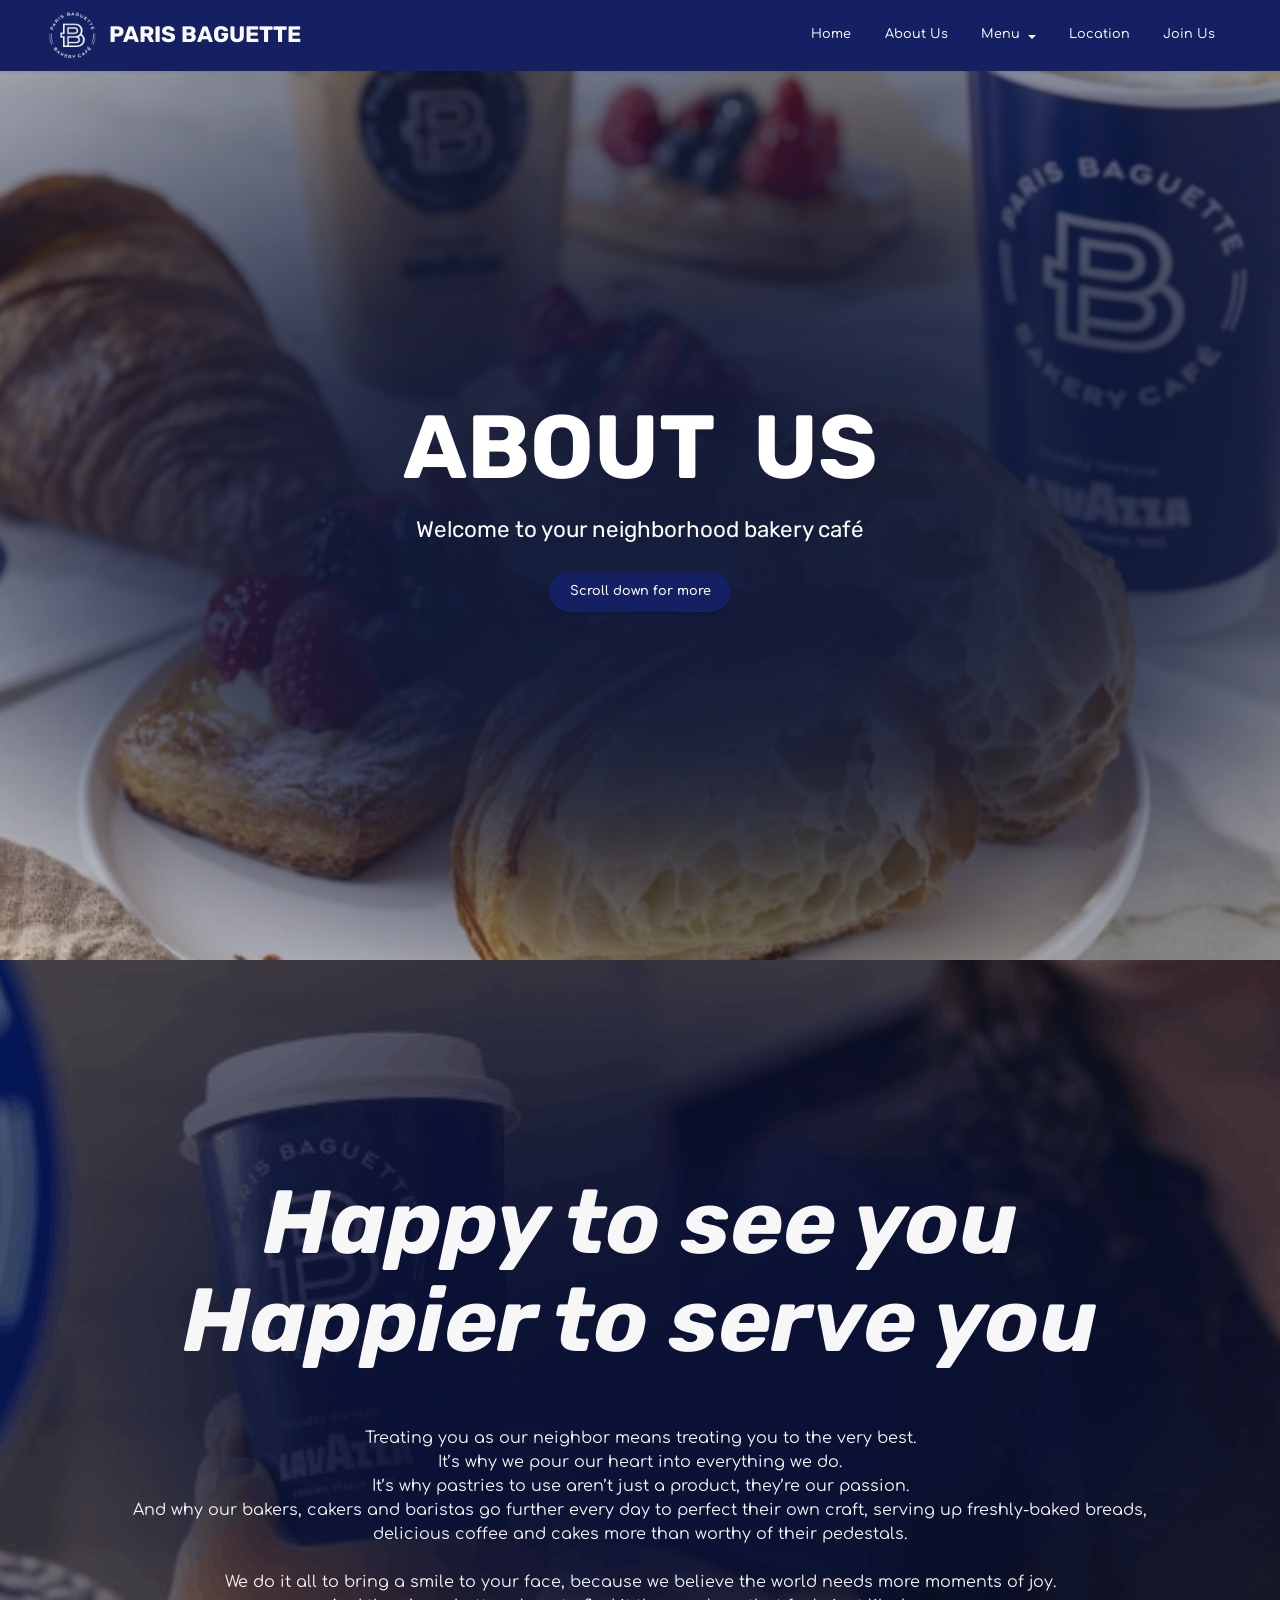
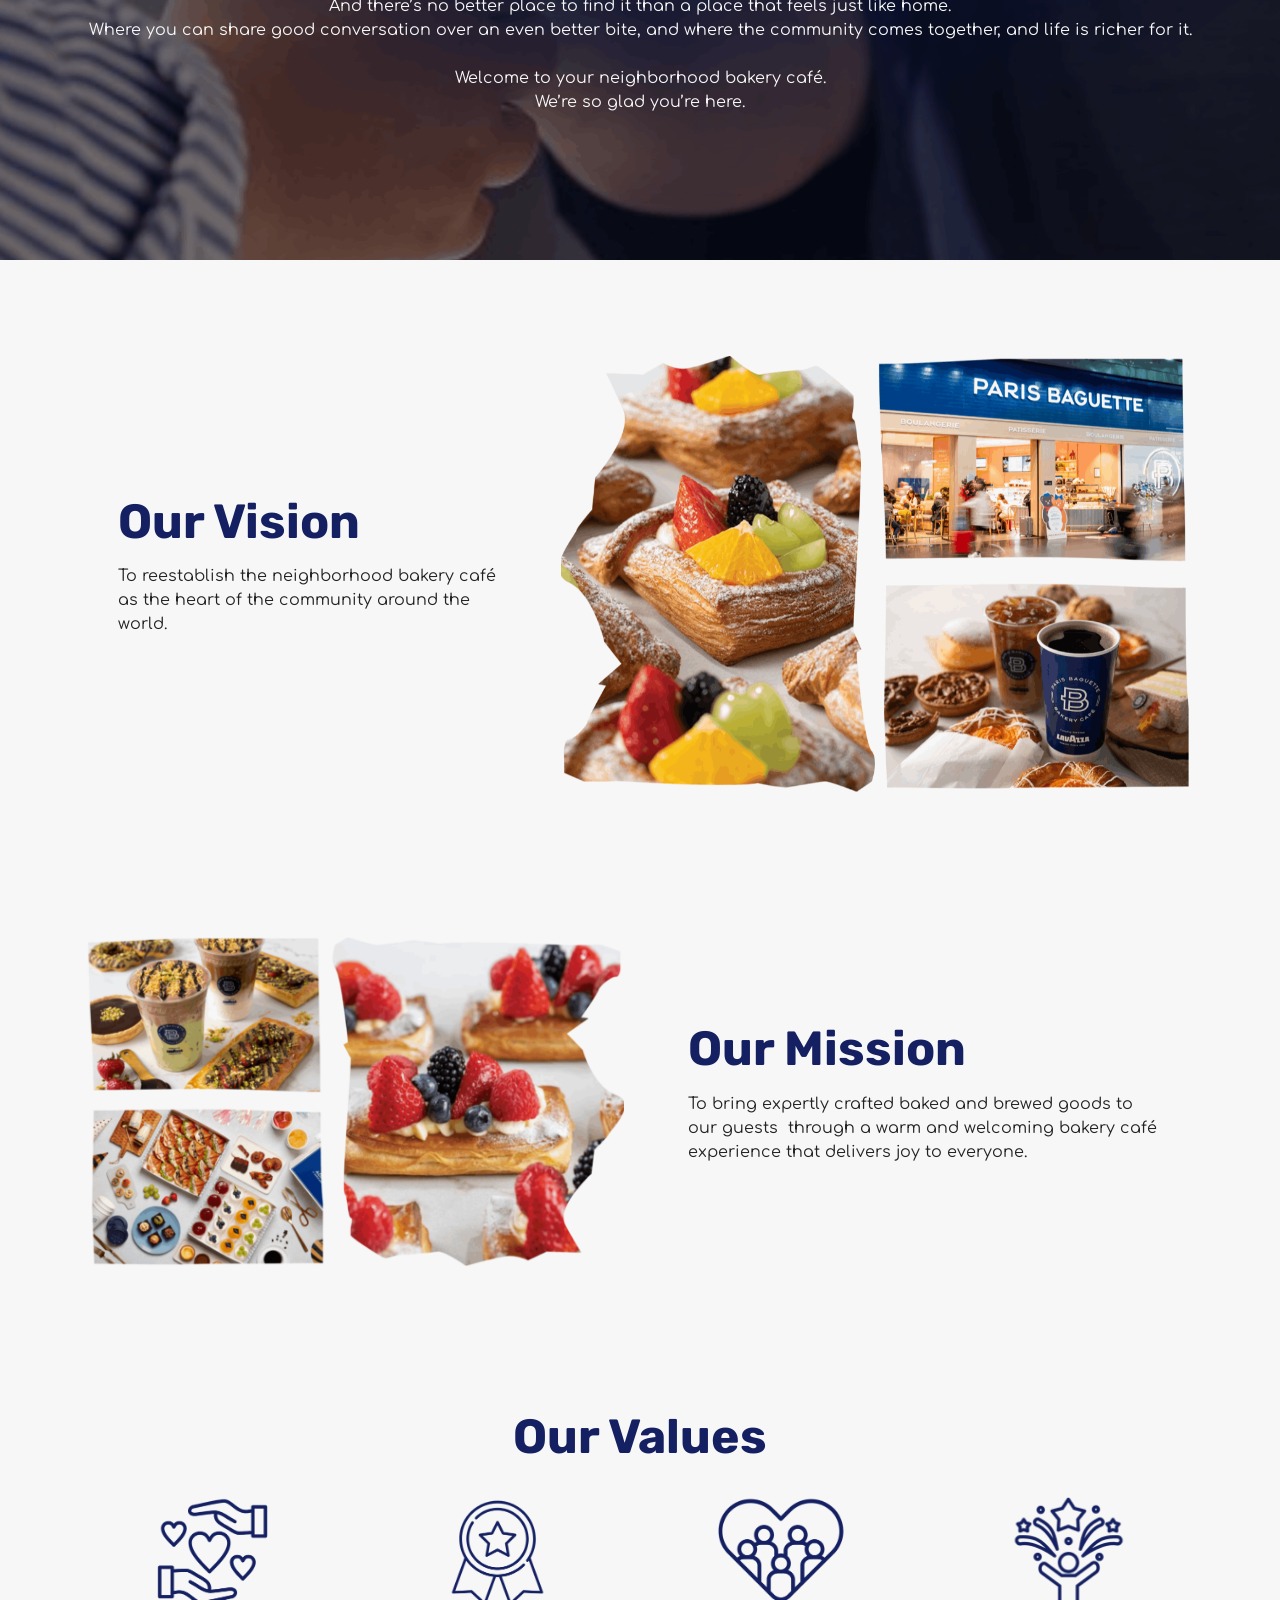
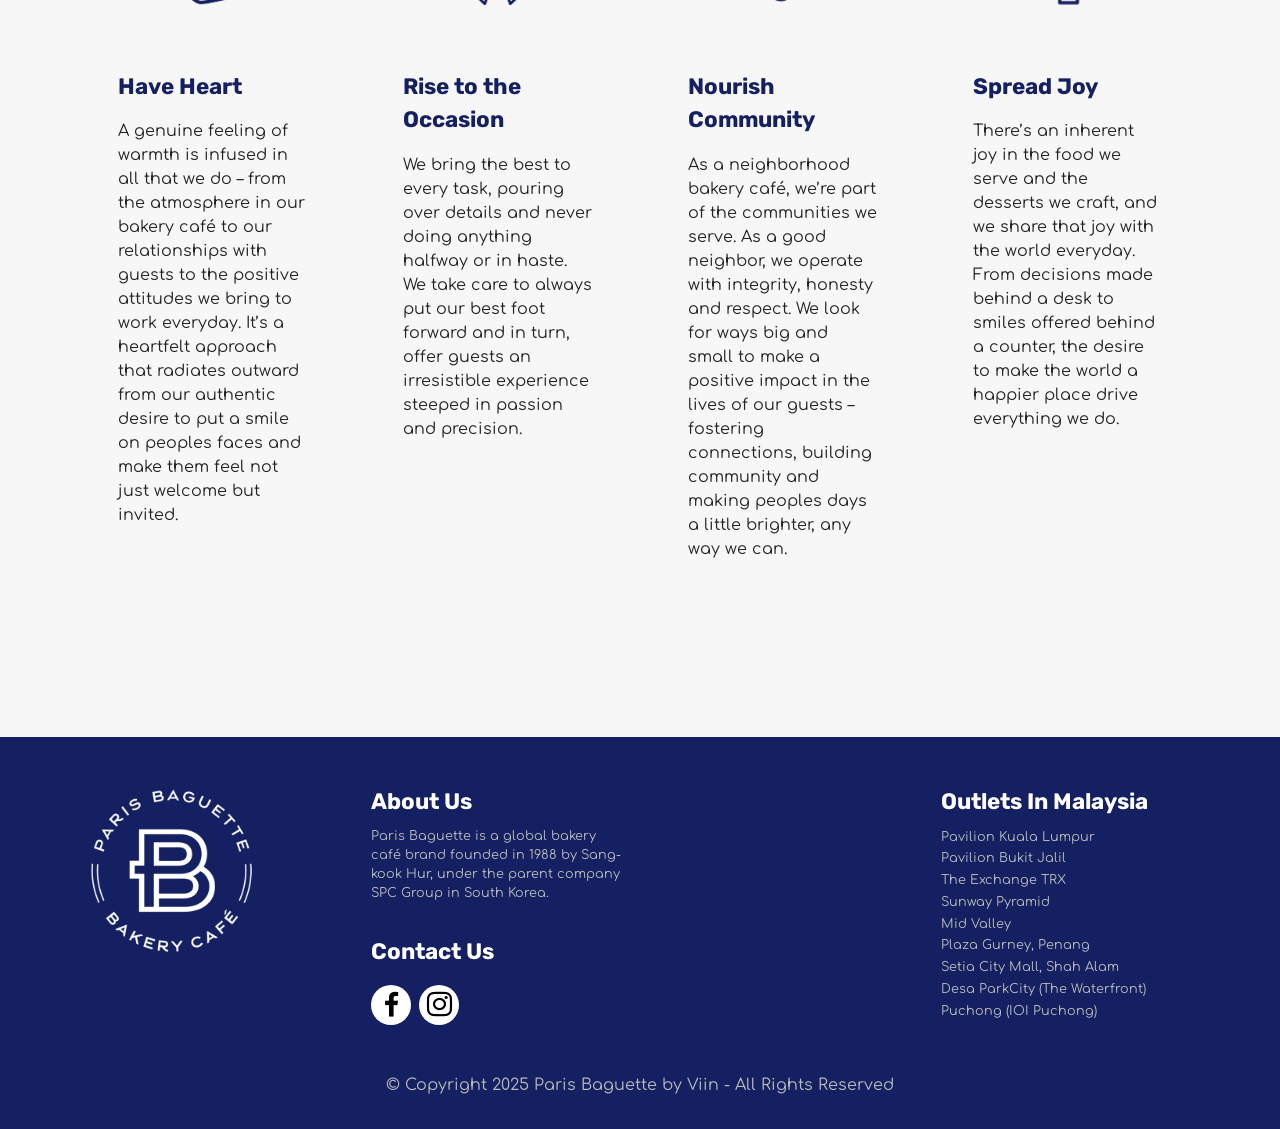
==== commit 6654f9a1: "Update aboutus.html" ====
--- a/aboutus.html
+++ b/aboutus.html
@@ -5,9 +5,15 @@
   <meta charset="UTF-8">
   <meta http-equiv="X-UA-Compatible" content="IE=edge">
   <meta name="generator" content="Mobirise v6.1.4, mobirise.com">
+  <meta name="twitter:card" content="summary_large_image"/>
+  <meta name="twitter:image:src" content="assets/images/aboutus-meta.jpg">
+  <meta property="og:image" content="assets/images/aboutus-meta.jpg">
+  <meta name="twitter:title" content="About Us">
   <meta name="viewport" content="width=device-width, initial-scale=1, minimum-scale=1">
   <link rel="shortcut icon" href="assets/images/untitled20design-80x80.png" type="image/x-icon">
-  <meta name="description" content="frtfv gfgfh vvh">
+  <meta name="description" content="At Paris Baguette, we believe that every day deserves a little indulgence. Founded with a passion for French-inspired baking, we bring together time-honored techniques, quality ingredients, and a love for sharing joy through food.
+
+From our buttery croissants to our beautifully crafted cakes, each item is made fresh daily to deliver the perfect balance of flavor and artistry. More than just a bakery, Paris Baguette is a place where people gather, connect, and create sweet memories — one bite at a time.">
   
   
   <title>About Us</title>
@@ -21,7 +27,7 @@
   <noscript><link rel="stylesheet" href="https://fonts.googleapis.com/css?family=Rubik:300,400,500,600,700,800,900,300i,400i,500i,600i,700i,800i,900i&display=swap"></noscript>
   <link rel="preload" href="https://fonts.googleapis.com/css?family=Comfortaa:300,400,500,600,700&display=swap" as="style" onload="this.onload=null;this.rel='stylesheet'">
   <noscript><link rel="stylesheet" href="https://fonts.googleapis.com/css?family=Comfortaa:300,400,500,600,700&display=swap"></noscript>
-  <link rel="preload" as="style" href="assets/mobirise/css/mbr-additional.css?v=JScL8L"><link rel="stylesheet" href="assets/mobirise/css/mbr-additional.css?v=JScL8L" type="text/css">
+  <link rel="preload" as="style" href="assets/mobirise/css/mbr-additional.css?v=LlzwvY"><link rel="stylesheet" href="assets/mobirise/css/mbr-additional.css?v=LlzwvY" type="text/css">
 
   
   
@@ -273,9 +279,8 @@
             </div>
         </div>
     </div>
-</section><section class="display-7" style="padding: 0;align-items: center;justify-content: center;flex-wrap: wrap;    align-content: center;display: flex;position: relative;height: 4rem;"><a href="https://mobiri.se/4250575" style="flex: 1 1;height: 4rem;position: absolute;width: 100%;z-index: 1;"><img alt="" style="height: 4rem;" src="[data-uri]"></a><p style="margin: 0;text-align: center;" class="display-7">&#8204;</p><a style="z-index:1" href="https://mobirise.com/offline-website-builder.html">Offline Website Software</a></section><script src="assets/bootstrap/js/bootstrap.bundle.min.js"></script>  <script src="assets/parallax/jarallax.js"></script>  <script src="assets/smoothscroll/smooth-scroll.js"></script>  <script src="assets/ytplayer/index.js"></script>  <script src="assets/dropdown/js/navbar-dropdown.js"></script>  <script src="assets/theme/js/script.js"></script>  
-  
+</section> 
   
   <input name="animation" type="hidden">
   </body>
-</html>+</html>
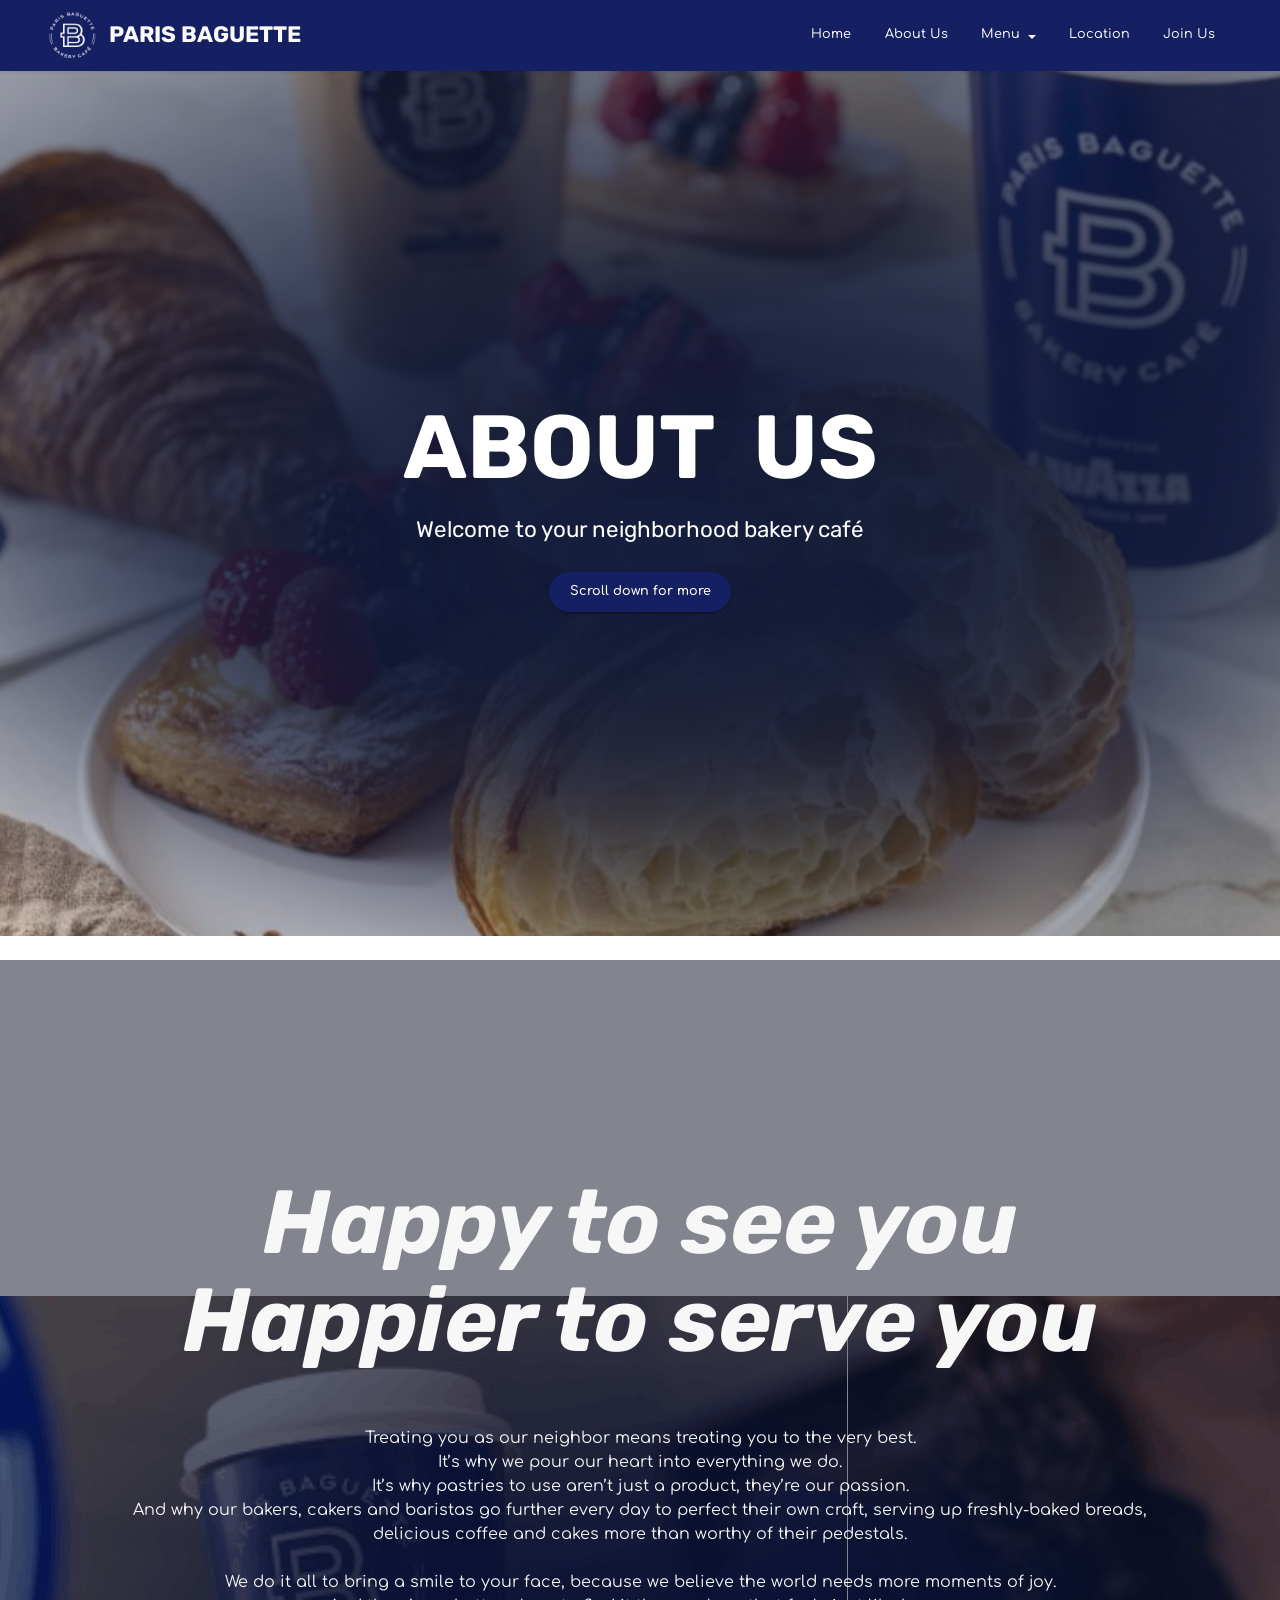
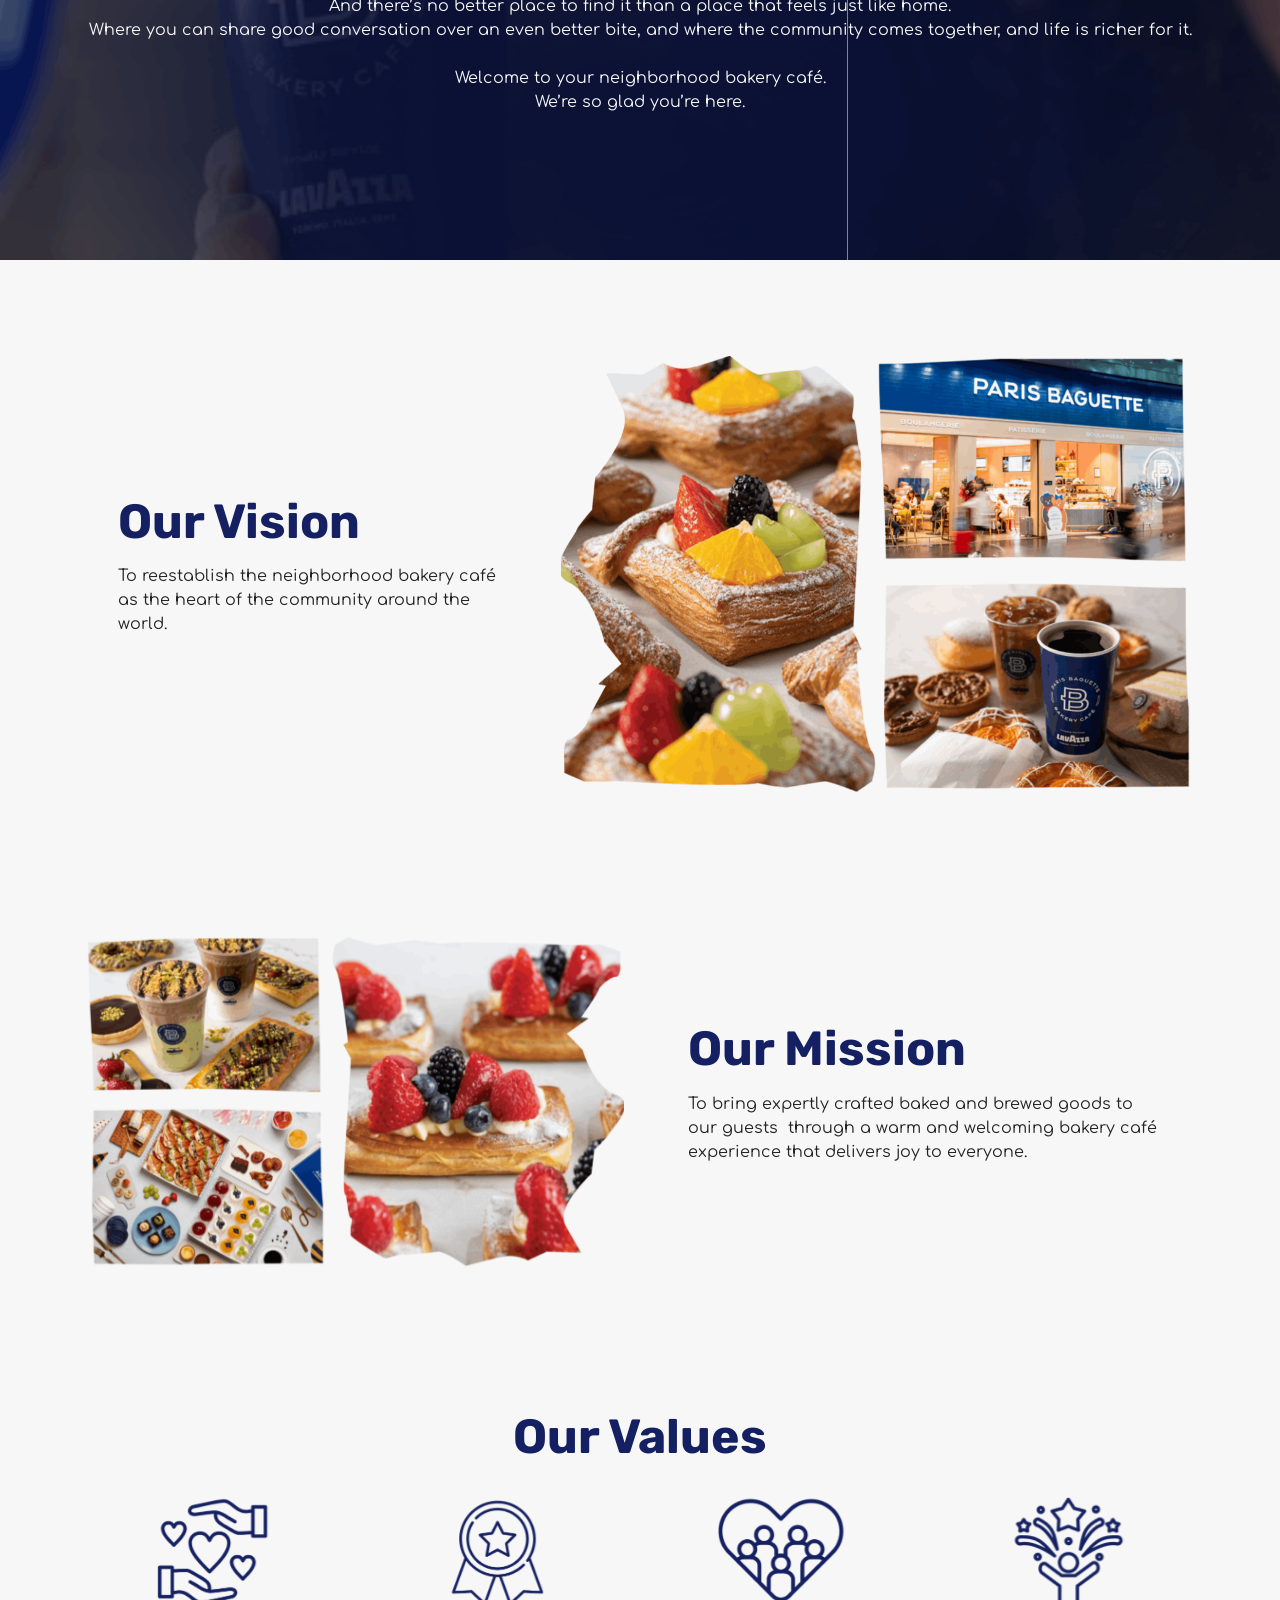
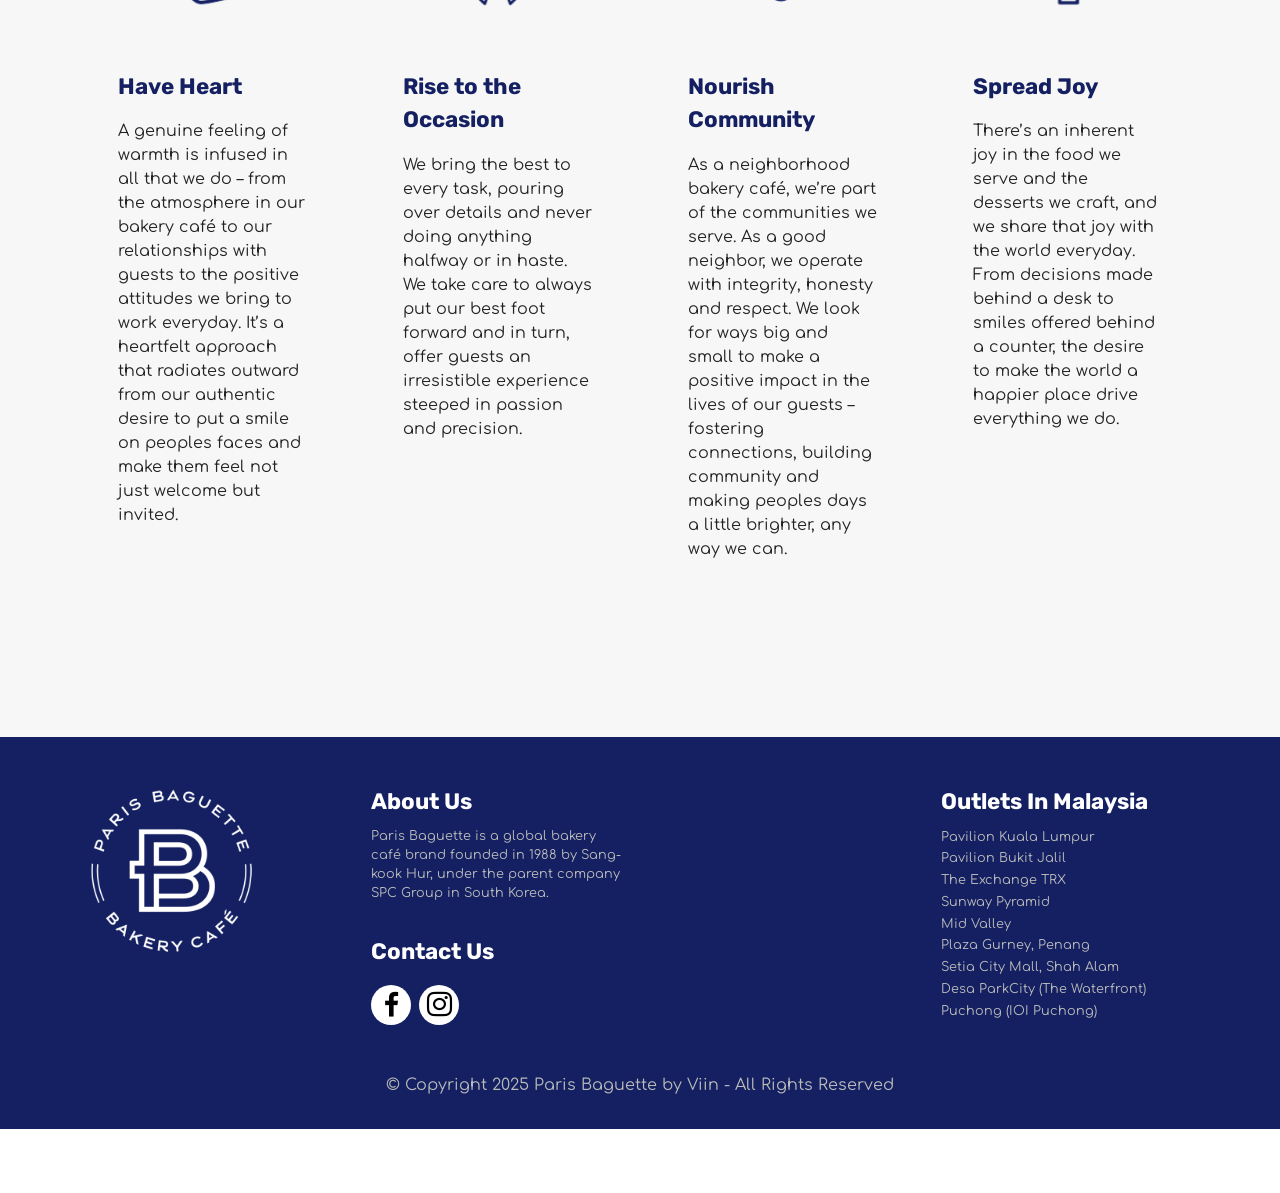
==== commit 4cb0b289: "create github pages" ====
--- a/aboutus.html
+++ b/aboutus.html
@@ -27,7 +27,7 @@
   <noscript><link rel="stylesheet" href="https://fonts.googleapis.com/css?family=Rubik:300,400,500,600,700,800,900,300i,400i,500i,600i,700i,800i,900i&display=swap"></noscript>
   <link rel="preload" href="https://fonts.googleapis.com/css?family=Comfortaa:300,400,500,600,700&display=swap" as="style" onload="this.onload=null;this.rel='stylesheet'">
   <noscript><link rel="stylesheet" href="https://fonts.googleapis.com/css?family=Comfortaa:300,400,500,600,700&display=swap"></noscript>
-  <link rel="preload" as="style" href="assets/mobirise/css/mbr-additional.css?v=LlzwvY"><link rel="stylesheet" href="assets/mobirise/css/mbr-additional.css?v=LlzwvY" type="text/css">
+  <link rel="preload" as="style" href="assets/mobirise/css/mbr-additional.css?v=qbyl4o"><link rel="stylesheet" href="assets/mobirise/css/mbr-additional.css?v=qbyl4o" type="text/css">
 
   
   
@@ -58,7 +58,7 @@
             <div class="collapse navbar-collapse" id="navbarSupportedContent">
                 <ul class="navbar-nav nav-dropdown nav-right" data-app-modern-menu="true"><li class="nav-item"><a class="nav-link link text-white text-primary display-4" href="index.html">Home</a></li>
                     <li class="nav-item"><a class="nav-link link text-white text-primary display-4" href="aboutus.html">About Us</a></li>
-                    <li class="nav-item dropdown"><a class="nav-link link text-white dropdown-toggle display-4" href="https://mobiri.se" data-toggle="dropdown-submenu" data-bs-toggle="dropdown" data-bs-auto-close="outside" aria-expanded="false">Menu</a><div class="dropdown-menu" aria-labelledby="dropdown-866"><a class="text-white show dropdown-item text-primary display-4" href="sweetnpastries.html">Sweets &amp; Pastries</a><a class="text-white dropdown-item text-primary display-4" href="cake.html">Cakes</a><a class="text-white dropdown-item text-primary display-4" href="salad.html">Salad &amp; Sandwiches&nbsp;</a><a class="text-white show dropdown-item text-primary display-4" href="beverage.html">Beverage</a></div></li><li class="nav-item"><a class="nav-link link text-white text-primary display-4" href="location.html">Location</a></li><li class="nav-item"><a class="nav-link link text-white text-primary display-4" href="joinus.html">Join Us</a></li></ul>
+                    <li class="nav-item dropdown"><a class="nav-link link text-white dropdown-toggle show display-4" href="https://mobiri.se" data-toggle="dropdown-submenu" data-bs-toggle="dropdown" data-bs-auto-close="outside" aria-expanded="false">Menu</a><div class="dropdown-menu show" aria-labelledby="dropdown-866" data-bs-popper="none"><a class="text-white show dropdown-item text-primary display-4" href="sweetnpastries.html">Sweets &amp; Pastries</a><a class="text-white dropdown-item text-primary display-4" href="cake.html">Cakes</a><a class="text-white dropdown-item text-primary display-4" href="salad.html">Salad &amp; Sandwiches&nbsp;</a><a class="text-white show dropdown-item text-primary display-4" href="beverage.html">Beverage</a><a class="text-white show dropdown-item display-4" href="https://mobiri.se">New Item</a></div></li><li class="nav-item"><a class="nav-link link text-white text-primary display-4" href="location.html">Location</a></li><li class="nav-item"><a class="nav-link link text-white text-primary display-4" href="joinus.html">Join Us</a></li></ul>
                 
                 
             </div>
@@ -279,8 +279,9 @@
             </div>
         </div>
     </div>
-</section> 
+</section><section class="display-7" style="padding: 0;align-items: center;justify-content: center;flex-wrap: wrap;    align-content: center;display: flex;position: relative;height: 4rem;"><a href="https://mobiri.se/4250575" style="flex: 1 1;height: 4rem;position: absolute;width: 100%;z-index: 1;"><img alt="" style="height: 4rem;" src="[data-uri]"></a><p style="margin: 0;text-align: center;" class="display-7">&#8204;</p><a style="z-index:1" href="https://mobirise.com/builder/ai-website-generator.html">AI Website Generator</a></section><script src="assets/bootstrap/js/bootstrap.bundle.min.js"></script>  <script src="assets/parallax/jarallax.js"></script>  <script src="assets/smoothscroll/smooth-scroll.js"></script>  <script src="assets/ytplayer/index.js"></script>  <script src="assets/dropdown/js/navbar-dropdown.js"></script>  <script src="assets/theme/js/script.js"></script>  
+  
   
   <input name="animation" type="hidden">
   </body>
-</html>
+</html>
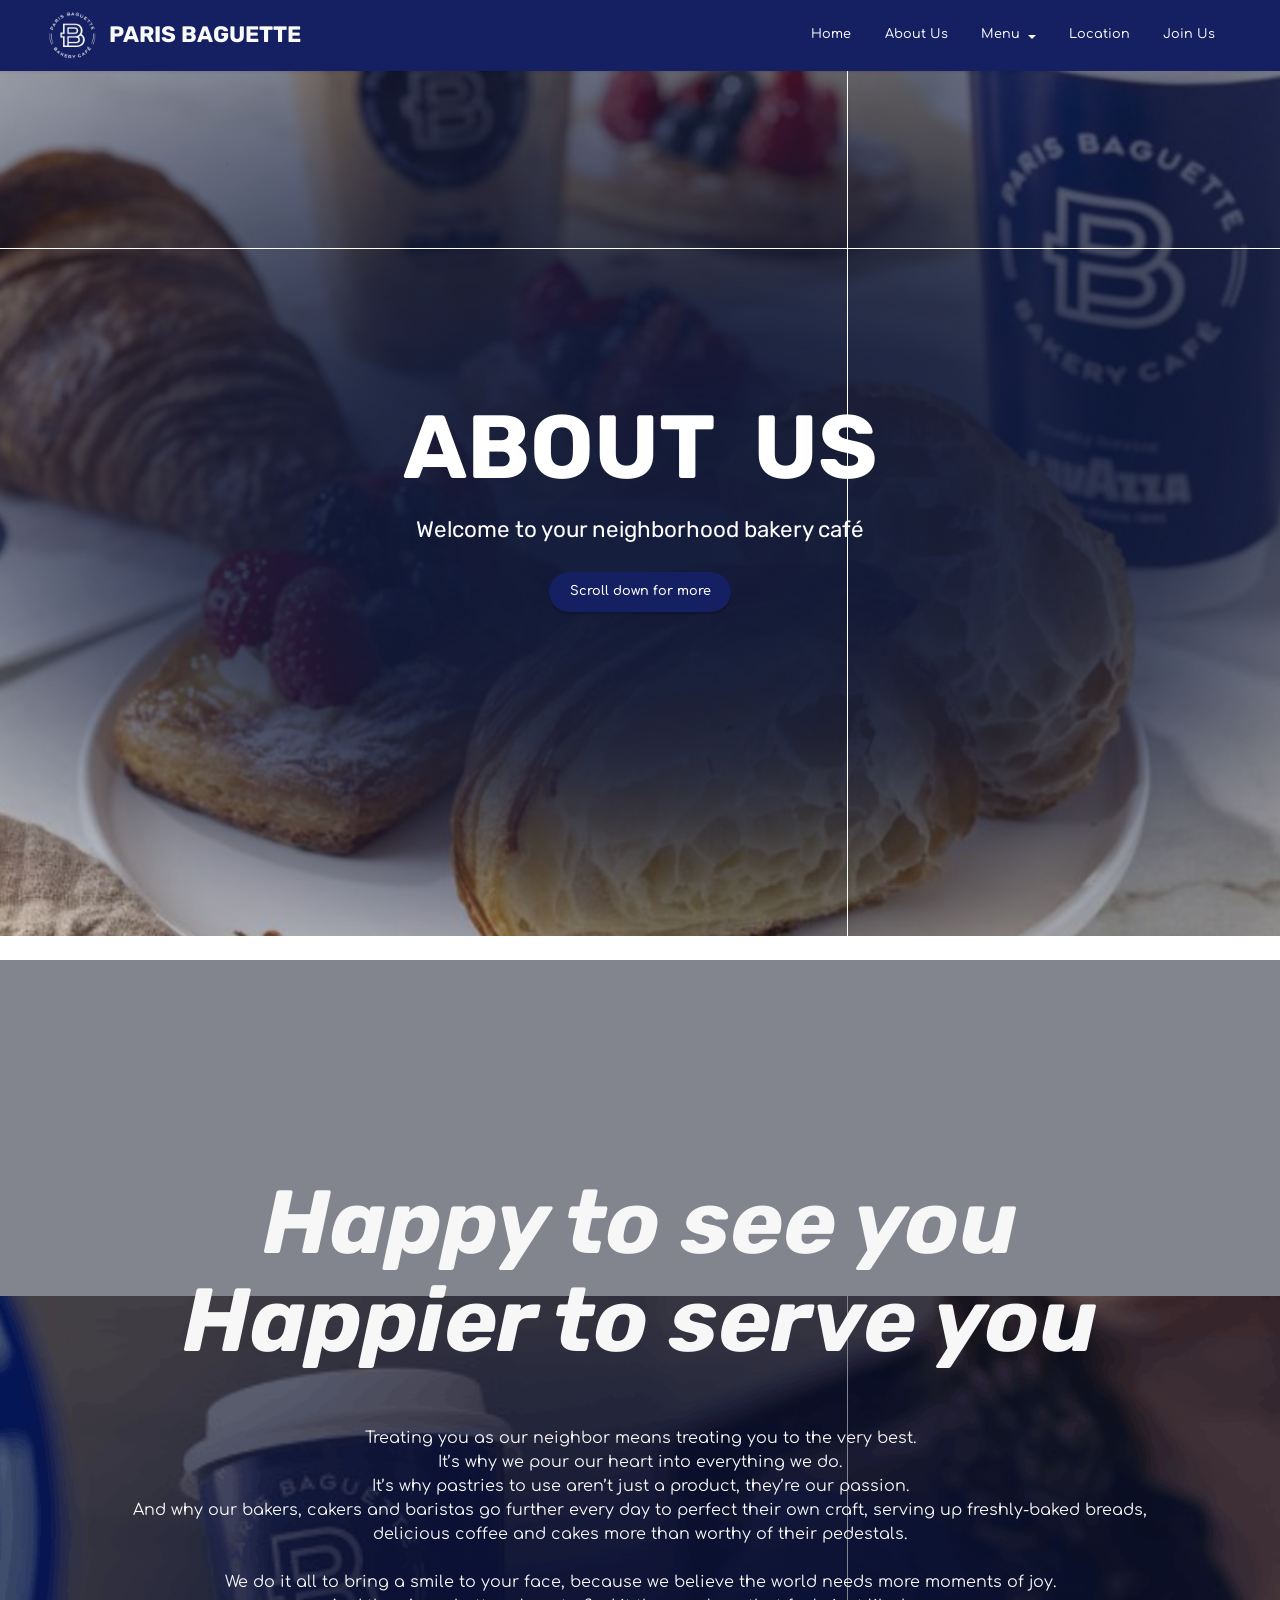
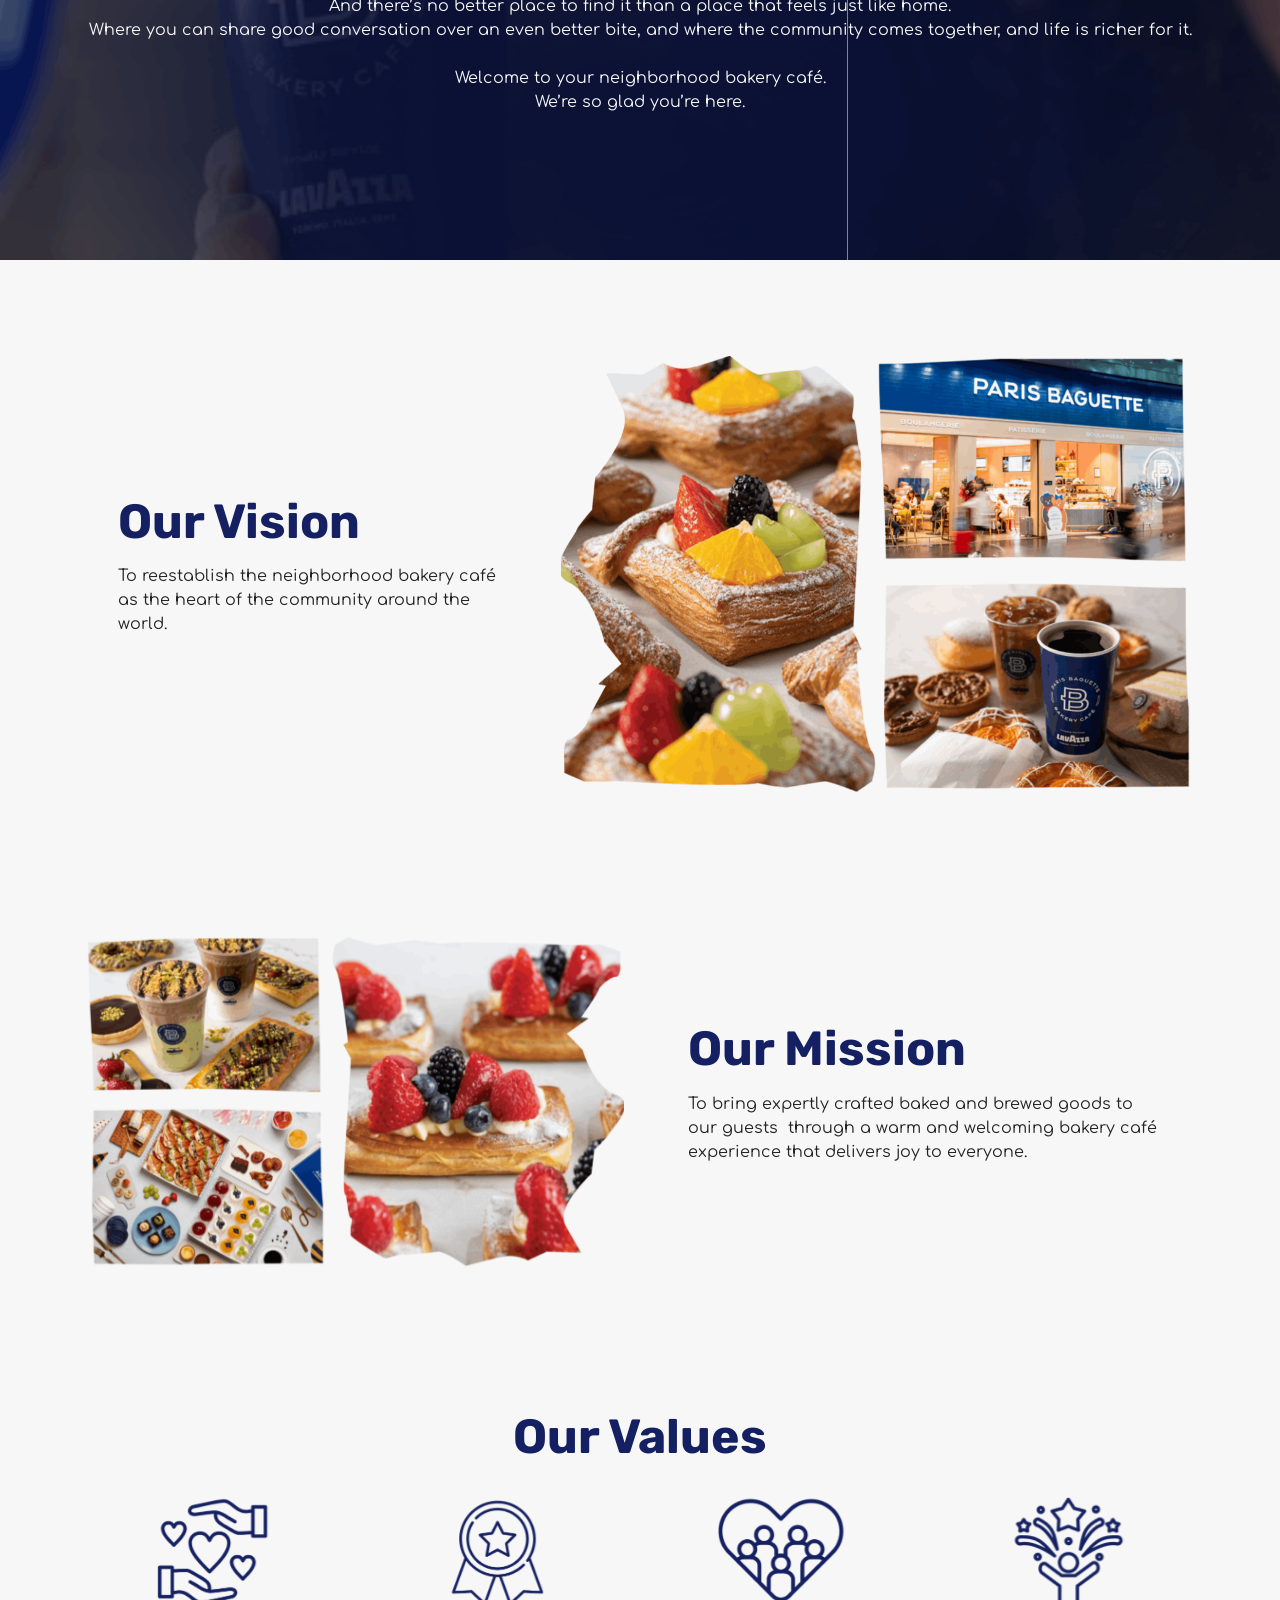
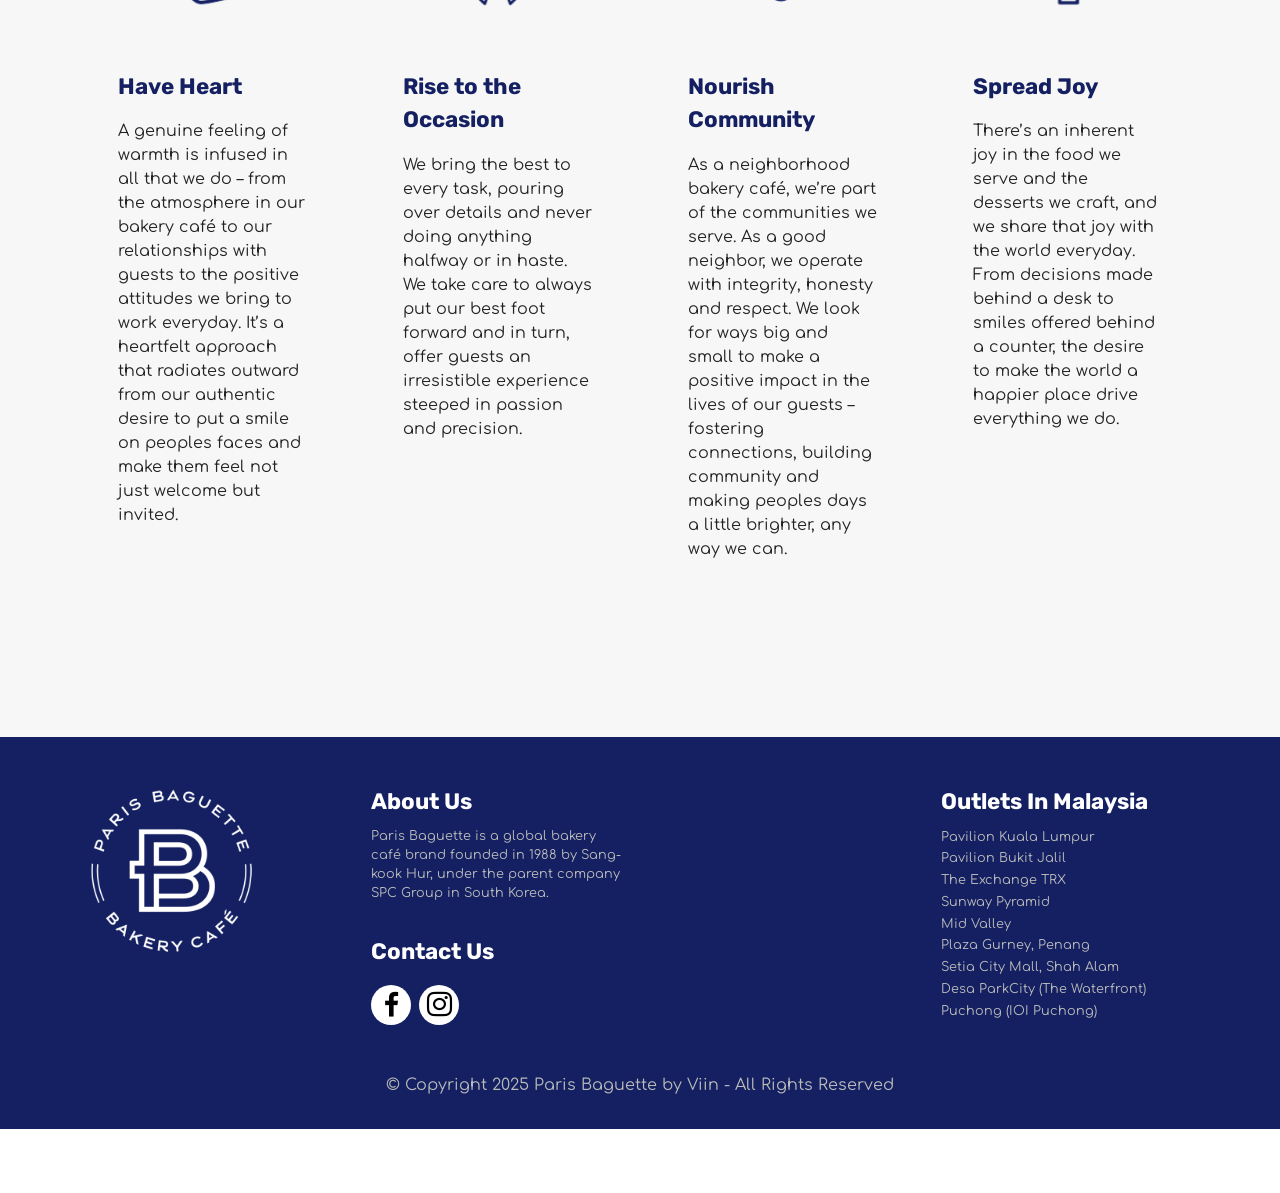
==== commit 081a5418: "create github pages" ====
--- a/aboutus.html
+++ b/aboutus.html
@@ -27,7 +27,7 @@
   <noscript><link rel="stylesheet" href="https://fonts.googleapis.com/css?family=Rubik:300,400,500,600,700,800,900,300i,400i,500i,600i,700i,800i,900i&display=swap"></noscript>
   <link rel="preload" href="https://fonts.googleapis.com/css?family=Comfortaa:300,400,500,600,700&display=swap" as="style" onload="this.onload=null;this.rel='stylesheet'">
   <noscript><link rel="stylesheet" href="https://fonts.googleapis.com/css?family=Comfortaa:300,400,500,600,700&display=swap"></noscript>
-  <link rel="preload" as="style" href="assets/mobirise/css/mbr-additional.css?v=qbyl4o"><link rel="stylesheet" href="assets/mobirise/css/mbr-additional.css?v=qbyl4o" type="text/css">
+  <link rel="preload" as="style" href="assets/mobirise/css/mbr-additional.css?v=AQRmi4"><link rel="stylesheet" href="assets/mobirise/css/mbr-additional.css?v=AQRmi4" type="text/css">
 
   
   
@@ -58,7 +58,7 @@
             <div class="collapse navbar-collapse" id="navbarSupportedContent">
                 <ul class="navbar-nav nav-dropdown nav-right" data-app-modern-menu="true"><li class="nav-item"><a class="nav-link link text-white text-primary display-4" href="index.html">Home</a></li>
                     <li class="nav-item"><a class="nav-link link text-white text-primary display-4" href="aboutus.html">About Us</a></li>
-                    <li class="nav-item dropdown"><a class="nav-link link text-white dropdown-toggle show display-4" href="https://mobiri.se" data-toggle="dropdown-submenu" data-bs-toggle="dropdown" data-bs-auto-close="outside" aria-expanded="false">Menu</a><div class="dropdown-menu show" aria-labelledby="dropdown-866" data-bs-popper="none"><a class="text-white show dropdown-item text-primary display-4" href="sweetnpastries.html">Sweets &amp; Pastries</a><a class="text-white dropdown-item text-primary display-4" href="cake.html">Cakes</a><a class="text-white dropdown-item text-primary display-4" href="salad.html">Salad &amp; Sandwiches&nbsp;</a><a class="text-white show dropdown-item text-primary display-4" href="beverage.html">Beverage</a><a class="text-white show dropdown-item display-4" href="https://mobiri.se">New Item</a></div></li><li class="nav-item"><a class="nav-link link text-white text-primary display-4" href="location.html">Location</a></li><li class="nav-item"><a class="nav-link link text-white text-primary display-4" href="joinus.html">Join Us</a></li></ul>
+                    <li class="nav-item dropdown"><a class="nav-link link text-white dropdown-toggle show display-4" href="https://mobiri.se" data-toggle="dropdown-submenu" data-bs-toggle="dropdown" data-bs-auto-close="outside" aria-expanded="false">Menu</a><div class="dropdown-menu show" aria-labelledby="dropdown-866" data-bs-popper="none"><a class="text-white show dropdown-item text-primary display-4" href="sweetnpastries.html">Sweets &amp; Pastries</a><a class="text-white dropdown-item text-primary display-4" href="cake.html">Cakes</a><a class="text-white dropdown-item text-primary display-4" href="salad.html">Salad &amp; Sandwiches&nbsp;</a><a class="text-white show dropdown-item text-primary display-4" href="beverage.html">Beverage</a></div></li><li class="nav-item"><a class="nav-link link text-white text-primary display-4" href="location.html">Location</a></li><li class="nav-item"><a class="nav-link link text-white text-primary display-4" href="joinus.html">Join Us</a></li></ul>
                 
                 
             </div>
@@ -279,7 +279,7 @@
             </div>
         </div>
     </div>
-</section><section class="display-7" style="padding: 0;align-items: center;justify-content: center;flex-wrap: wrap;    align-content: center;display: flex;position: relative;height: 4rem;"><a href="https://mobiri.se/4250575" style="flex: 1 1;height: 4rem;position: absolute;width: 100%;z-index: 1;"><img alt="" style="height: 4rem;" src="[data-uri]"></a><p style="margin: 0;text-align: center;" class="display-7">&#8204;</p><a style="z-index:1" href="https://mobirise.com/builder/ai-website-generator.html">AI Website Generator</a></section><script src="assets/bootstrap/js/bootstrap.bundle.min.js"></script>  <script src="assets/parallax/jarallax.js"></script>  <script src="assets/smoothscroll/smooth-scroll.js"></script>  <script src="assets/ytplayer/index.js"></script>  <script src="assets/dropdown/js/navbar-dropdown.js"></script>  <script src="assets/theme/js/script.js"></script>  
+</section><section class="display-7" style="padding: 0;align-items: center;justify-content: center;flex-wrap: wrap;    align-content: center;display: flex;position: relative;height: 4rem;"><a href="https://mobiri.se/4250575" style="flex: 1 1;height: 4rem;position: absolute;width: 100%;z-index: 1;"><img alt="" style="height: 4rem;" src="[data-uri]"></a><p style="margin: 0;text-align: center;" class="display-7">&#8204;</p><a style="z-index:1" href="https://mobirise.com/builder/ai-website-creator.html">Free AI Website Creator</a></section><script src="assets/bootstrap/js/bootstrap.bundle.min.js"></script>  <script src="assets/parallax/jarallax.js"></script>  <script src="assets/smoothscroll/smooth-scroll.js"></script>  <script src="assets/ytplayer/index.js"></script>  <script src="assets/dropdown/js/navbar-dropdown.js"></script>  <script src="assets/theme/js/script.js"></script>  
   
   
   <input name="animation" type="hidden">
